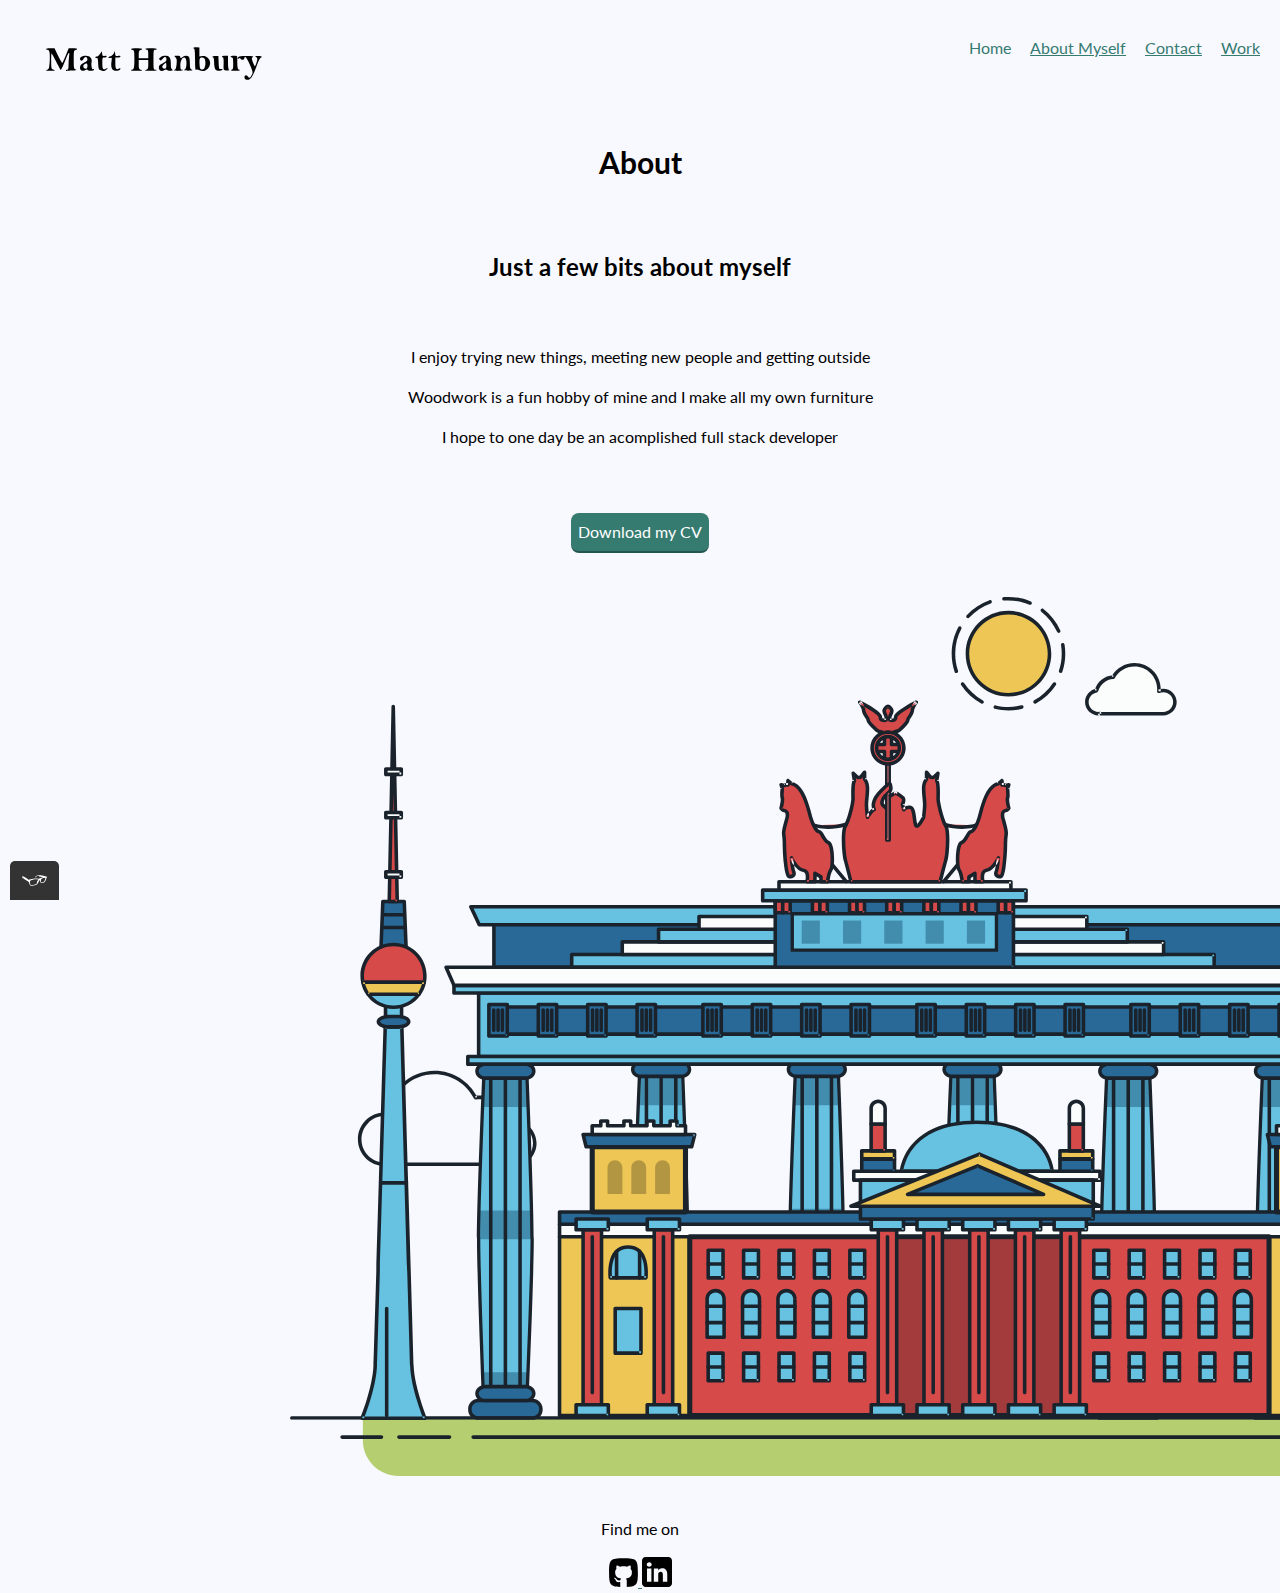
==== about.html @ 6213d6ac "Initial commit" ====
<DOCTYPE html>
<html>
  <body>
      <head>
        <meta charset="utf-8">
        <title>Matt Hanbury</title>
        <link rel="shortcut icon" type="image.png" href="img/favicon-196x196.png">
        <link href="https://fonts.googleapis.com/css2?family=Lato:wght@400;700&display=swap" rel="stylesheet">
        <link rel="stylesheet" href="css/normalize.css">
        <link rel="stylesheet" href="css/style.production.css">
        <meta name="viewport" content="width=device-width, initial-scale=1.0">
      </head>

      <header class="page-header">
          <img src="img/logomatt.svg" alt="my logo" class="page-header__image">

          <nav class="page-header__item">
            <ul role="menubar" class="navigation-list">
              <li role="presentation">
                <a href="index.html" role="menuitem" class="navigation-list__item navigation-list__item--active">Home</a>
              </li>
              <li role="presentation">
                <a href="about.html" role="menuitem" class="navigation-list__item" >About Myself</a>
              </li>
              <li role="presentation">
                <a href="contact.html" role="menuitem" class="navigation-list__item" >Contact</a>
              </li>
              <li role="presentation">
                <a href="work.html" role="menuitem" class="navigation-list__item" >Work</a>
              </li>
            </ul>
          </nav>
      </header>
<div class="about-myself-main-body"><!Main Body>
  <h1>About</h1>
<br>
<div>
  <h2> Just a few bits about myself </h2>
<br>
<p> I enjoy trying new things, meeting new people and getting outside </p>
<p> Woodwork is a fun hobby of mine and I make all my own furniture </p>
<p> I hope to one day be an acomplished full stack developer </p>
</div>
<br>
<br>
<a href="files/matt hanbury cv 2021.pdf" class="button_cv" target="_blank"> Download my CV </a>
<br>
<br>
<svg id="about-picture" xmlns="http://www.w3.org/2000/svg" class="berlin-illustration" height="auto" viewBox="0 0 700 505" xmlns:xlink="http://www.w3.org/1999/xlink" class="svg-image">
        <defs>
            <polygon id="a" points=".06 231.917 .06 .929 688.717 .929 688.717 231.917"></polygon>
        </defs>
        <g fill="none" fill-rule="evenodd">
          <g transform="translate(0 241)" class="cloud-front">
          <path fill="#1A232C" d="M87.602,29 L87.602,28 C87.326,28.001 87.103,28.024 86.927,28.033 L86.979,29.031 L87.947,28.78 C85.741,20.282 78.041,14.002 68.852,14 C67.858,14 66.904,14.096 65.98,14.231 L66.125,15.22 L67.019,14.772 C62.626,6.015 53.567,0.001 43.102,0 C29.041,0.002 17.524,10.848 16.443,24.632 L17.44,24.71 L17.606,23.724 C16.803,23.589 15.969,23.5 15.102,23.5 C6.817,23.501 0.102,30.215 0.102,38.5 C0.102,46.785 6.817,53.499 15.102,53.5 L87.602,53.5 C94.644,53.499 100.351,47.792 100.352,40.75 C100.351,33.708 94.644,28.001 87.602,28 L87.602,30 C90.573,30 93.254,31.202 95.203,33.149 C97.15,35.097 98.351,37.778 98.352,40.75 C98.351,43.722 97.15,46.403 95.203,48.351 C93.254,50.298 90.573,51.5 87.602,51.5 L15.102,51.5 C11.509,51.5 8.265,50.046 5.909,47.692 C3.555,45.337 2.102,42.093 2.102,38.5 C2.102,34.907 3.555,31.663 5.909,29.308 C8.265,26.954 11.509,25.5 15.102,25.5 C15.831,25.5 16.553,25.575 17.273,25.697 C17.551,25.743 17.832,25.672 18.055,25.499 C18.277,25.325 18.414,25.07 18.436,24.789 C19.436,12.04 30.094,1.998 43.102,2 C52.786,1.999 61.163,7.564 65.231,15.669 C65.425,16.055 65.842,16.272 66.27,16.21 C67.132,16.084 67.988,16 68.852,16 C77.108,15.998 84.027,21.647 86.011,29.283 C86.13,29.741 86.557,30.054 87.031,30.03 C87.27,30.017 87.457,29.999 87.602,30 L87.602,29" transform="translate(38 36)"></path>
            </g>
            <path fill="#B5CE6F" d="M646.484,484.382 C646.484,489.501 644.531,494.62 640.627,498.525 C636.722,502.43 631.603,504.382 626.484,504.382 L60.873,504.382 C55.754,504.382 50.636,502.43 46.731,498.525 C42.826,494.62 40.873,489.501 40.873,484.382 L40.873,471.917 L646.484,471.917 L646.484,484.382"></path>
            <polyline fill="#67C2E2" points="334.824 185.029 101.449 185.029 106.209 195.08 563.438 195.08 568.2 185.029 334.824 185.029"></polyline>
            <path fill="#1A232C" d="M334.824,185.029 L334.824,184.029 L101.449,184.029 C101.104,184.029 100.788,184.203 100.604,184.494 C100.42,184.785 100.398,185.146 100.545,185.457 L105.306,195.508 C105.471,195.856 105.824,196.079 106.209,196.079 L563.438,196.079 C563.824,196.079 564.177,195.856 564.342,195.508 L569.104,185.457 C569.251,185.146 569.229,184.785 569.045,184.494 C568.861,184.203 568.544,184.029 568.2,184.029 L334.824,184.029 L334.824,186.029 L566.62,186.029 L562.806,194.08 L106.842,194.08 L103.029,186.029 L334.824,186.029 L334.824,185.029"></path>
            <polygon fill="#296997" points="114.416 218.974 560.222 218.974 560.222 195.08 114.416 195.08"></polygon>
            <path fill="#1A232C" d="M560.222,218.974 L560.222,217.974 L115.416,217.974 L115.416,196.079 L559.222,196.079 L559.222,218.974 L560.222,218.974 L560.222,217.974 L560.222,218.974 L561.222,218.974 L561.222,195.08 C561.222,194.816 561.115,194.559 560.929,194.372 C560.742,194.186 560.485,194.08 560.222,194.08 L114.416,194.08 C114.152,194.08 113.895,194.186 113.708,194.372 C113.522,194.559 113.416,194.816 113.416,195.08 L113.416,218.974 C113.416,219.237 113.522,219.495 113.708,219.681 C113.895,219.867 114.152,219.974 114.416,219.974 L560.222,219.974 C560.485,219.974 560.742,219.867 560.929,219.681 C561.115,219.495 561.222,219.237 561.222,218.974 L560.222,218.974"></path>
            <polygon fill="#67C2E2" points="105.85 269.08 573.225 269.08 573.225 233.398 105.85 233.398"></polygon>
            <path fill="#1A232C" d="M573.225,233.398 L573.225,232.398 L105.85,232.398 C105.587,232.398 105.329,232.505 105.143,232.691 C104.957,232.877 104.85,233.134 104.85,233.398 L104.85,269.08 C104.85,269.344 104.957,269.601 105.143,269.788 C105.329,269.974 105.587,270.08 105.85,270.08 L573.225,270.08 C573.488,270.08 573.745,269.974 573.932,269.788 C574.118,269.601 574.225,269.344 574.225,269.08 L574.225,233.398 C574.225,233.134 574.118,232.877 573.932,232.691 C573.745,232.505 573.488,232.398 573.225,232.398 L573.225,233.398 L572.225,233.398 L572.225,268.08 L106.85,268.08 L106.85,234.398 L573.225,234.398 L573.225,233.398 L572.225,233.398 L573.225,233.398"></path>
            <polygon fill="#296997" points="116.751 256.508 562.557 256.508 562.557 241.243 116.751 241.243"></polygon>
            <path fill="#1A232C" d="M562.557,256.508 L562.557,255.508 L117.75,255.508 L117.75,242.243 L561.557,242.243 L561.557,256.508 L562.557,256.508 L562.557,255.508 L562.557,256.508 L563.557,256.508 L563.557,241.243 C563.557,240.979 563.45,240.722 563.264,240.535 C563.078,240.349 562.82,240.243 562.557,240.243 L116.75,240.243 C116.487,240.243 116.23,240.349 116.043,240.535 C115.857,240.722 115.751,240.979 115.751,241.243 L115.751,256.508 C115.751,256.771 115.857,257.029 116.043,257.215 C116.23,257.401 116.487,257.508 116.751,257.508 L562.557,257.508 C562.82,257.508 563.077,257.401 563.264,257.215 C563.45,257.029 563.557,256.771 563.557,256.508 L562.557,256.508"></path>
            <polygon fill="#67C2E2" points="158.07 218.974 518.563 218.974 518.563 211.858 158.07 211.858"></polygon>
            <path fill="#1A232C" d="M518.563,211.858 L518.563,210.858 L158.07,210.858 C157.807,210.858 157.549,210.964 157.363,211.151 C157.177,211.337 157.07,211.594 157.07,211.858 L157.07,218.974 C157.07,219.237 157.177,219.495 157.363,219.681 C157.549,219.867 157.807,219.974 158.07,219.974 L518.563,219.974 C518.826,219.974 519.083,219.867 519.27,219.681 C519.456,219.495 519.562,219.237 519.562,218.974 L519.562,211.858 C519.562,211.594 519.456,211.337 519.27,211.151 C519.083,210.964 518.826,210.858 518.563,210.858 L518.563,211.858 L517.563,211.858 L517.563,217.974 L159.07,217.974 L159.07,212.858 L518.563,212.858 L518.563,211.858 L517.563,211.858 L518.563,211.858"></path>
            <polygon fill="#FBFDFC" points="186.438 211.858 490.194 211.858 490.194 204.741 186.438 204.741"></polygon>
            <path fill="#1A232C" d="M490.194,204.741 L490.194,203.741 L186.438,203.741 C186.175,203.741 185.917,203.848 185.731,204.034 C185.545,204.221 185.438,204.478 185.438,204.741 L185.438,211.858 C185.438,212.121 185.545,212.379 185.731,212.565 C185.917,212.751 186.175,212.858 186.438,212.858 L490.194,212.858 C490.458,212.858 490.715,212.751 490.902,212.565 C491.088,212.379 491.194,212.121 491.194,211.858 L491.194,204.741 C491.194,204.478 491.088,204.221 490.902,204.034 C490.715,203.848 490.458,203.741 490.194,203.741 L490.194,204.741 L489.194,204.741 L489.194,210.858 L187.438,210.858 L187.438,205.741 L490.194,205.741 L490.194,204.741 L489.194,204.741 L490.194,204.741"></path>
            <polygon fill="#67C2E2" points="206.805 204.741 469.828 204.741 469.828 197.624 206.805 197.624"></polygon>
            <path fill="#1A232C" d="M469.828,197.624 L469.828,196.624 L206.805,196.624 C206.541,196.624 206.284,196.731 206.098,196.917 C205.911,197.103 205.805,197.361 205.805,197.624 L205.805,204.741 C205.805,205.005 205.911,205.262 206.098,205.449 C206.284,205.635 206.541,205.741 206.805,205.741 L469.828,205.741 C470.091,205.741 470.349,205.635 470.535,205.449 C470.722,205.262 470.828,205.005 470.828,204.741 L470.828,197.624 C470.828,197.361 470.722,197.103 470.535,196.917 C470.349,196.731 470.091,196.624 469.828,196.624 L469.828,197.624 L468.828,197.624 L468.828,203.741 L207.805,203.741 L207.805,198.624 L469.828,198.624 L469.828,197.624 L468.828,197.624 L469.828,197.624"></path>
            <polygon fill="#FBFDFC" points="229.521 197.624 447.111 197.624 447.111 190.509 229.521 190.509"></polygon>
            <path fill="#1A232C" d="M447.111,190.509 L447.111,189.509 L229.521,189.509 C229.258,189.509 229,189.616 228.814,189.802 C228.628,189.988 228.521,190.246 228.521,190.509 L228.521,197.624 C228.521,197.888 228.628,198.145 228.814,198.332 C229,198.518 229.258,198.624 229.521,198.624 L447.111,198.624 C447.375,198.624 447.632,198.518 447.818,198.332 C448.005,198.145 448.111,197.888 448.111,197.624 L448.111,190.509 C448.111,190.246 448.005,189.988 447.818,189.802 C447.632,189.616 447.375,189.509 447.111,189.509 L447.111,190.509 L446.111,190.509 L446.111,196.624 L230.521,196.624 L230.521,191.509 L447.111,191.509 L447.111,190.509 L446.111,190.509 L447.111,190.509"></path>
            <path fill="#67C2E2" d="M135.607,355.447 C135.163,337.766 134.264,313.326 133.648,297.387 C133.274,287.721 133.004,281.18 133.004,281.18 L108.722,281.18 C108.722,281.18 108.452,287.721 108.079,297.387 C107.462,313.326 106.563,337.766 106.119,355.447 C105.953,362.059 105.85,367.732 105.85,371.653 L105.85,371.654 C105.85,386.117 107.243,424.332 108.089,446.189 C108.457,455.706 108.722,462.126 108.722,462.126 L133.004,462.126 C133.004,462.126 133.269,455.706 133.637,446.189 C134.482,424.332 135.876,386.117 135.876,371.654 L135.876,371.653 C135.876,367.732 135.773,362.059 135.607,355.447"></path>
            <path fill="#428DAE" d="M133.648 297.387L108.079 297.387C108.452 287.721 108.722 281.18 108.722 281.18L133.004 281.18C133.004 281.18 133.274 287.721 133.648 297.387M135.876 371.654L105.85 371.654 105.85 371.653C105.85 367.732 105.953 362.059 106.119 355.447L135.607 355.447C135.773 362.059 135.876 367.732 135.876 371.653L135.876 371.654M133.004 462.126L108.722 462.126C108.722 462.126 108.457 455.706 108.089 446.189L133.637 446.189C133.269 455.706 133.004 462.126 133.004 462.126"></path>
            <path fill="#1A232C" d="M109.612,461.199 L132.114,461.199 C132.447,453.007 134.949,390.886 134.949,371.653 C134.949,352.42 132.447,290.299 132.114,282.108 L109.612,282.108 C109.279,290.299 106.778,352.42 106.778,371.653 C106.778,390.886 109.279,453.007 109.612,461.199 Z M133.895,463.054 L107.832,463.054 L107.794,462.164 C107.766,461.466 104.922,392.193 104.922,371.653 C104.922,351.114 107.766,281.839 107.794,281.142 L107.832,280.252 L133.895,280.252 L133.931,281.142 C133.96,281.839 136.804,351.114 136.804,371.653 C136.804,392.193 133.96,461.466 133.931,462.164 L133.895,463.054 L133.895,463.054 Z"></path>
            <path fill="#1A232C" d="M111.638 281.18L111.638 462.126C111.638 462.679 112.086 463.126 112.638 463.126 113.19 463.126 113.638 462.679 113.638 462.126L113.638 281.18C113.638 280.628 113.19 280.18 112.638 280.18 112.086 280.18 111.638 280.628 111.638 281.18M119.863 281.18L119.863 462.126C119.863 462.679 120.311 463.126 120.863 463.126 121.416 463.126 121.863 462.679 121.863 462.126L121.863 281.18C121.863 280.628 121.416 280.18 120.863 280.18 120.311 280.18 119.863 280.628 119.863 281.18M128.088 281.18L128.088 462.126C128.088 462.679 128.536 463.126 129.088 463.126 129.64 463.126 130.088 462.679 130.088 462.126L130.088 281.18C130.088 280.628 129.64 280.18 129.088 280.18 128.536 280.18 128.088 280.628 128.088 281.18"></path>
            <path fill="#296997" d="M136.79,277.265 C136.79,279.418 134.675,281.18 132.09,281.18 L109.636,281.18 C107.051,281.18 104.936,279.418 104.936,277.265 C104.936,275.111 107.051,273.349 109.636,273.349 L132.09,273.349 C134.675,273.349 136.79,275.111 136.79,277.265"></path>
            <path fill="#1A232C" d="M136.79,277.265 L135.79,277.265 C135.789,278.005 135.433,278.704 134.769,279.262 C134.109,279.814 133.155,280.181 132.09,280.18 L109.636,280.18 C108.571,280.181 107.617,279.814 106.956,279.262 C106.293,278.704 105.936,278.005 105.936,277.265 C105.936,276.524 106.293,275.825 106.957,275.267 C107.617,274.715 108.571,274.348 109.636,274.349 L132.09,274.349 C133.155,274.348 134.109,274.716 134.769,275.267 C135.433,275.825 135.789,276.524 135.79,277.265 L137.79,277.265 C137.791,275.851 137.09,274.593 136.049,273.731 C135.006,272.863 133.61,272.35 132.09,272.349 L109.636,272.349 C108.116,272.35 106.72,272.863 105.676,273.731 C104.636,274.593 103.935,275.851 103.936,277.265 C103.935,278.678 104.636,279.937 105.677,280.798 C106.72,281.666 108.116,282.179 109.636,282.18 L132.09,282.18 C133.61,282.179 135.006,281.666 136.049,280.798 C137.09,279.937 137.791,278.678 137.79,277.265 L136.79,277.265"></path>
            <path fill="#296997" d="M140.775,467.217 C140.775,469.803 138.661,471.917 136.076,471.917 L105.65,471.917 C103.065,471.917 100.951,469.803 100.951,467.217 L100.951,466.825 C100.951,464.241 103.065,462.126 105.65,462.126 L136.076,462.126 C138.661,462.126 140.775,464.241 140.775,466.825 L140.775,467.217"></path>
            <path fill="#1A232C" d="M140.775,467.217 L139.775,467.217 C139.775,468.235 139.361,469.155 138.688,469.83 C138.013,470.503 137.093,470.917 136.076,470.917 L105.65,470.917 C104.633,470.917 103.713,470.504 103.038,469.83 C102.365,469.155 101.951,468.235 101.951,467.217 L101.951,466.825 C101.951,465.808 102.365,464.889 103.038,464.214 C103.713,463.54 104.633,463.127 105.65,463.126 L136.076,463.126 C137.093,463.127 138.013,463.54 138.688,464.214 C139.362,464.889 139.775,465.808 139.775,466.825 L139.775,467.217 L141.775,467.217 L141.775,466.825 C141.772,463.684 139.217,461.13 136.076,461.126 L105.65,461.126 C102.509,461.13 99.955,463.684 99.951,466.825 L99.951,467.217 C99.954,470.36 102.509,472.914 105.65,472.917 L136.076,472.917 C139.217,472.914 141.772,470.36 141.775,467.217 L140.775,467.217"></path>
            <path fill="#296997" d="M136.79,458.208 C136.79,460.363 134.675,462.126 132.09,462.126 L109.636,462.126 C107.051,462.126 104.936,460.363 104.936,458.208 C104.936,456.057 107.051,454.292 109.636,454.292 L132.09,454.292 C134.675,454.292 136.79,456.057 136.79,458.208"></path>
            <path fill="#1A232C" d="M136.79,458.208 L135.79,458.208 C135.789,458.949 135.432,459.649 134.769,460.207 C134.108,460.76 133.154,461.128 132.09,461.126 L109.636,461.126 C108.572,461.128 107.617,460.76 106.957,460.207 C106.293,459.649 105.936,458.949 105.936,458.208 C105.936,457.47 106.293,456.77 106.957,456.212 C107.617,455.659 108.572,455.291 109.636,455.292 L132.09,455.292 C133.154,455.291 134.108,455.659 134.769,456.212 C135.433,456.77 135.789,457.47 135.79,458.208 L137.79,458.208 C137.791,456.796 137.09,455.538 136.05,454.675 C135.006,453.808 133.61,453.294 132.09,453.292 L109.636,453.292 C108.115,453.294 106.719,453.808 105.676,454.675 C104.636,455.538 103.935,456.796 103.936,458.208 C103.935,459.622 104.636,460.881 105.676,461.743 C106.72,462.611 108.116,463.125 109.636,463.126 L132.09,463.126 C133.61,463.125 135.006,462.611 136.05,461.743 C137.09,460.881 137.791,459.622 137.79,458.208 L136.79,458.208"></path>
            <path fill="#67C2E2" d="M572.471,355.447 C572.025,337.766 571.126,313.326 570.51,297.387 C570.137,287.721 569.867,281.18 569.867,281.18 L545.585,281.18 C545.585,281.18 545.315,287.721 544.942,297.387 C544.326,313.326 543.427,337.766 542.981,355.447 C542.815,362.059 542.713,367.732 542.713,371.653 L542.713,371.654 C542.713,386.117 544.107,424.332 544.952,446.189 C545.32,455.706 545.585,462.126 545.585,462.126 L569.867,462.126 C569.867,462.126 570.132,455.706 570.499,446.189 C571.346,424.332 572.739,386.117 572.739,371.654 L572.739,371.653 C572.739,367.732 572.637,362.059 572.471,355.447"></path>
            <path fill="#428DAE" d="M569.582 297.387L566.951 297.387 566.951 282.108 568.977 282.108C569.063 284.206 569.29 289.841 569.582 297.387M564.951 297.387L545.871 297.387C546.162 289.841 546.39 284.206 546.476 282.108L564.951 282.108 564.951 297.387M571.8 369.187L566.951 369.187 566.951 356.265 571.562 356.265C571.685 361.272 571.771 365.701 571.8 369.187M564.951 369.187L543.653 369.187C543.684 365.512 543.777 360.79 543.912 355.447L553.551 355.447 553.551 356.265 564.951 356.265 564.951 369.187"></path>
            <path fill="#1A232C" d="M546.476,461.199 L568.977,461.199 C569.31,453.007 571.812,390.886 571.812,371.653 C571.812,352.42 569.31,290.299 568.977,282.108 L546.476,282.108 C546.142,290.299 543.642,352.42 543.642,371.653 C543.642,390.886 546.142,453.007 546.476,461.199 M570.758,463.054 L544.694,463.054 L544.658,462.164 C544.629,461.466 541.785,392.193 541.785,371.653 C541.785,351.114 544.629,281.839 544.658,281.142 L544.694,280.252 L570.758,280.252 L570.795,281.142 C570.823,281.839 573.667,351.114 573.667,371.653 C573.667,392.193 570.823,461.466 570.795,462.164 L570.758,463.054"></path>
            <path fill="#1A232C" d="M548.501 281.18L548.501 462.126C548.501 462.679 548.949 463.126 549.501 463.126 550.053 463.126 550.501 462.679 550.501 462.126L550.501 281.18C550.501 280.628 550.053 280.18 549.501 280.18 548.949 280.18 548.501 280.628 548.501 281.18M556.727 281.18L556.727 462.126C556.727 462.679 557.174 463.126 557.727 463.126 558.279 463.126 558.727 462.679 558.727 462.126L558.727 281.18C558.727 280.628 558.279 280.18 557.727 280.18 557.174 280.18 556.727 280.628 556.727 281.18M564.951 281.18L564.951 462.126C564.951 462.679 565.399 463.126 565.951 463.126 566.503 463.126 566.951 462.679 566.951 462.126L566.951 281.18C566.951 280.628 566.503 280.18 565.951 280.18 565.399 280.18 564.951 280.628 564.951 281.18"></path>
            <path fill="#296997" d="M573.653,277.265 C573.653,279.418 571.537,281.18 568.953,281.18 L546.499,281.18 C543.915,281.18 541.799,279.418 541.799,277.265 C541.799,275.111 543.915,273.349 546.499,273.349 L568.953,273.349 C571.537,273.349 573.653,275.111 573.653,277.265"></path>
            <path fill="#1A232C" d="M573.653,277.265 L572.653,277.265 C572.653,278.005 572.296,278.704 571.632,279.262 C570.972,279.814 570.017,280.181 568.953,280.18 L546.499,280.18 C545.435,280.181 544.48,279.814 543.82,279.262 C543.156,278.704 542.8,278.005 542.799,277.265 C542.8,276.525 543.156,275.825 543.82,275.267 C544.481,274.715 545.435,274.348 546.499,274.349 L568.953,274.349 C570.017,274.348 570.972,274.715 571.632,275.267 C572.296,275.825 572.653,276.525 572.653,277.265 L574.653,277.265 C574.654,275.851 573.953,274.593 572.912,273.731 C571.869,272.863 570.473,272.35 568.953,272.349 L546.499,272.349 C544.979,272.35 543.583,272.863 542.54,273.731 C541.499,274.593 540.798,275.851 540.799,277.265 C540.798,278.679 541.499,279.937 542.54,280.798 C543.583,281.666 544.979,282.179 546.499,282.18 L568.953,282.18 C570.473,282.179 571.869,281.666 572.912,280.798 C573.953,279.937 574.654,278.679 574.653,277.265 L573.653,277.265"></path>
            <path fill="#296997" d="M577.639,467.217 C577.639,469.803 575.524,471.917 572.938,471.917 L542.514,471.917 C539.929,471.917 537.813,469.803 537.813,467.217 L537.813,466.825 C537.813,464.241 539.929,462.126 542.514,462.126 L572.938,462.126 C575.524,462.126 577.639,464.241 577.639,466.825 L577.639,467.217"></path>
            <path fill="#1A232C" d="M577.639,467.217 L576.639,467.217 C576.638,468.235 576.225,469.155 575.551,469.83 C574.876,470.503 573.956,470.917 572.938,470.917 L542.514,470.917 C541.497,470.917 540.576,470.503 539.901,469.83 C539.227,469.155 538.814,468.234 538.813,467.217 L538.813,466.825 C538.814,465.808 539.227,464.889 539.901,464.214 C540.576,463.54 541.497,463.127 542.514,463.126 L572.938,463.126 C573.956,463.127 574.876,463.54 575.551,464.214 C576.225,464.888 576.638,465.808 576.639,466.825 L576.639,467.217 L578.639,467.217 L578.639,466.825 C578.635,463.684 576.081,461.13 572.938,461.126 L542.514,461.126 C539.372,461.13 536.817,463.684 536.813,466.825 L536.813,467.217 C536.817,470.36 539.372,472.914 542.514,472.917 L572.938,472.917 C576.081,472.914 578.635,470.359 578.639,467.217 L577.639,467.217"></path>
            <path fill="#296997" d="M573.653,458.208 C573.653,460.363 571.537,462.126 568.953,462.126 L546.499,462.126 C543.915,462.126 541.799,460.363 541.799,458.208 C541.799,456.057 543.915,454.292 546.499,454.292 L568.953,454.292 C571.537,454.292 573.653,456.057 573.653,458.208"></path>
            <path fill="#1A232C" d="M573.653,458.208 L572.653,458.208 C572.653,458.949 572.296,459.649 571.632,460.207 C570.971,460.76 570.017,461.128 568.953,461.126 L546.499,461.126 C545.435,461.128 544.481,460.76 543.82,460.207 C543.157,459.649 542.799,458.949 542.799,458.208 C542.799,457.47 543.156,456.77 543.82,456.212 C544.481,455.659 545.435,455.291 546.499,455.292 L568.953,455.292 C570.017,455.291 570.971,455.659 571.632,456.212 C572.296,456.77 572.653,457.47 572.653,458.208 L574.653,458.208 C574.654,456.796 573.953,455.538 572.912,454.675 C571.869,453.808 570.473,453.294 568.953,453.292 L546.499,453.292 C544.979,453.294 543.583,453.808 542.54,454.675 C541.499,455.538 540.798,456.796 540.799,458.208 C540.798,459.622 541.499,460.881 542.54,461.743 C543.583,462.611 544.979,463.125 546.499,463.126 L568.953,463.126 C570.473,463.125 571.869,462.611 572.912,461.743 C573.953,460.881 574.654,459.622 574.653,458.208 L573.653,458.208"></path>
            <path fill="#67C2E2" d="M485.098,355.447 C484.654,337.766 483.753,313.326 483.137,297.387 C482.764,287.721 482.494,281.18 482.494,281.18 L458.213,281.18 C458.213,281.18 457.942,287.721 457.569,297.387 C456.953,313.326 456.055,337.766 455.608,355.447 C455.443,362.059 455.34,367.732 455.34,371.653 L455.34,371.654 C455.34,386.117 456.733,424.332 457.58,446.189 C457.948,455.706 458.213,462.126 458.213,462.126 L482.494,462.126 C482.494,462.126 482.759,455.706 483.126,446.189 C483.973,424.332 485.366,386.117 485.366,371.654 L485.366,371.653 C485.366,367.732 485.265,362.059 485.098,355.447"></path>
            <path fill="#428DAE" d="M483.137 297.387L457.569 297.387C457.942 287.721 458.213 281.18 458.213 281.18L482.494 281.18C482.494 281.18 482.764 287.721 483.137 297.387M485.355 369.187L455.351 369.187C455.382 365.502 455.475 360.78 455.608 355.447L485.098 355.447C485.232 360.78 485.325 365.502 485.355 369.187"></path>
            <path fill="#1A232C" d="M459.103,461.199 L481.605,461.199 C481.938,453.007 484.439,390.886 484.439,371.653 C484.439,352.42 481.938,290.299 481.605,282.108 L459.103,282.108 C458.769,290.299 456.268,352.42 456.268,371.653 C456.268,390.886 458.769,453.007 459.103,461.199 Z M483.386,463.054 L457.321,463.054 L457.285,462.164 C457.256,461.466 454.412,392.193 454.412,371.653 C454.412,351.114 457.256,281.839 457.285,281.142 L457.321,280.252 L483.386,280.252 L483.422,281.142 C483.45,281.839 486.294,351.114 486.294,371.653 C486.294,392.193 483.45,461.466 483.422,462.164 L483.386,463.054 L483.386,463.054 Z"></path>
            <path fill="#1A232C" d="M461.128 281.18L461.128 462.126C461.128 462.679 461.576 463.126 462.128 463.126 462.68 463.126 463.128 462.679 463.128 462.126L463.128 281.18C463.128 280.628 462.68 280.18 462.128 280.18 461.576 280.18 461.128 280.628 461.128 281.18M469.354 281.18L469.354 462.126C469.354 462.679 469.801 463.126 470.354 463.126 470.906 463.126 471.354 462.679 471.354 462.126L471.354 281.18C471.354 280.628 470.906 280.18 470.354 280.18 469.801 280.18 469.354 280.628 469.354 281.18M477.578 281.18L477.578 462.126C477.578 462.679 478.026 463.126 478.578 463.126 479.13 463.126 479.578 462.679 479.578 462.126L479.578 281.18C479.578 280.628 479.13 280.18 478.578 280.18 478.026 280.18 477.578 280.628 477.578 281.18"></path>
            <path fill="#296997" d="M486.281,277.265 C486.281,279.418 484.164,281.18 481.58,281.18 L459.126,281.18 C456.542,281.18 454.426,279.418 454.426,277.265 C454.426,275.111 456.542,273.349 459.126,273.349 L481.58,273.349 C484.164,273.349 486.281,275.111 486.281,277.265"></path>
            <path fill="#1A232C" d="M486.281,277.265 L485.281,277.265 C485.281,278.005 484.924,278.704 484.26,279.262 C483.599,279.814 482.644,280.181 481.58,280.18 L459.126,280.18 C458.062,280.181 457.107,279.814 456.447,279.262 C455.783,278.704 455.427,278.005 455.426,277.265 C455.427,276.525 455.783,275.825 456.447,275.267 C457.108,274.715 458.062,274.348 459.126,274.349 L481.58,274.349 C482.644,274.348 483.599,274.716 484.26,275.268 C484.924,275.825 485.281,276.525 485.281,277.265 L487.281,277.265 C487.282,275.851 486.58,274.593 485.54,273.731 C484.496,272.863 483.1,272.35 481.58,272.349 L459.126,272.349 C457.606,272.35 456.21,272.863 455.167,273.731 C454.126,274.593 453.425,275.851 453.426,277.265 C453.425,278.679 454.126,279.937 455.167,280.798 C456.21,281.666 457.606,282.179 459.126,282.18 L481.58,282.18 C483.1,282.179 484.496,281.666 485.54,280.799 C486.58,279.937 487.282,278.679 487.281,277.265 L486.281,277.265"></path>
            <path fill="#296997" d="M490.266,467.217 C490.266,469.803 488.151,471.917 485.565,471.917 L455.141,471.917 C452.556,471.917 450.44,469.803 450.44,467.217 L450.44,466.825 C450.44,464.241 452.556,462.126 455.141,462.126 L485.565,462.126 C488.151,462.126 490.266,464.241 490.266,466.825 L490.266,467.217"></path>
            <path fill="#1A232C" d="M490.266,467.217 L489.266,467.217 C489.265,468.235 488.852,469.155 488.178,469.83 C487.503,470.503 486.583,470.917 485.565,470.917 L455.141,470.917 C454.124,470.917 453.203,470.503 452.528,469.83 C451.854,469.155 451.441,468.234 451.44,467.217 L451.44,466.825 C451.441,465.808 451.854,464.889 452.528,464.214 C453.203,463.54 454.124,463.127 455.141,463.126 L485.565,463.126 C486.583,463.127 487.503,463.54 488.178,464.214 C488.852,464.888 489.265,465.808 489.266,466.825 L489.266,467.217 L491.266,467.217 L491.266,466.825 C491.262,463.684 488.708,461.13 485.565,461.126 L455.141,461.126 C451.999,461.13 449.444,463.684 449.44,466.825 L449.44,467.217 C449.444,470.36 451.999,472.914 455.141,472.917 L485.565,472.917 C488.708,472.914 491.262,470.359 491.266,467.217 L490.266,467.217"></path>
            <path fill="#296997" d="M486.281,458.208 C486.281,460.363 484.164,462.126 481.58,462.126 L459.126,462.126 C456.542,462.126 454.426,460.363 454.426,458.208 C454.426,456.057 456.542,454.292 459.126,454.292 L481.58,454.292 C484.164,454.292 486.281,456.057 486.281,458.208"></path>
            <path fill="#1A232C" d="M486.281,458.208 L485.281,458.208 C485.281,458.949 484.923,459.649 484.26,460.207 C483.599,460.76 482.644,461.128 481.58,461.126 L459.126,461.126 C458.062,461.128 457.108,460.76 456.447,460.207 C455.784,459.649 455.427,458.949 455.426,458.208 C455.426,457.47 455.783,456.77 456.447,456.212 C457.108,455.659 458.062,455.291 459.126,455.292 L481.58,455.292 C482.644,455.291 483.598,455.659 484.26,456.212 C484.924,456.77 485.281,457.47 485.281,458.208 L487.281,458.208 C487.282,456.795 486.58,455.538 485.54,454.675 C484.496,453.808 483.1,453.294 481.58,453.292 L459.126,453.292 C457.606,453.294 456.21,453.808 455.167,454.675 C454.126,455.538 453.425,456.796 453.426,458.208 C453.425,459.622 454.126,460.881 455.167,461.743 C456.21,462.611 457.606,463.125 459.126,463.126 L481.58,463.126 C483.1,463.125 484.496,462.611 485.54,461.743 C486.581,460.881 487.282,459.622 487.281,458.208 L486.281,458.208"></path>
            <path fill="#67C2E2" d="M397.726,354.466 C397.28,336.787 396.381,312.346 395.765,296.407 C395.392,286.742 395.122,280.2 395.122,280.2 L370.84,280.2 C370.84,280.2 370.57,286.742 370.197,296.407 C369.581,312.346 368.682,336.787 368.236,354.466 C368.07,361.078 367.968,366.751 367.968,370.672 L367.968,370.673 C367.968,385.136 369.361,423.352 370.207,445.208 C370.575,454.726 370.84,461.146 370.84,461.146 L395.122,461.146 C395.122,461.146 395.386,454.726 395.754,445.208 C396.601,423.352 397.994,385.136 397.994,370.673 L397.994,370.672 C397.994,366.751 397.892,361.078 397.726,354.466"></path>
            <path fill="#428DAE" d="M394.837 296.407L392.206 296.407 392.206 281.127 394.233 281.127C394.318 283.225 394.545 288.861 394.837 296.407L394.837 296.407zM383.981 296.407L390.206 296.407 390.206 281.127 383.981 281.127 383.981 296.407zM375.756 296.407L381.98 296.407 381.98 281.127 375.756 281.127 375.756 296.407zM373.756 296.407L371.126 296.407C371.417 288.861 371.645 283.225 371.73 281.127L373.756 281.127 373.756 296.407 373.756 296.407zM397.062 369.187L392.206 369.187 392.206 354.466 396.796 354.466C396.943 360.298 397.041 365.389 397.062 369.187L397.062 369.187zM383.981 369.187L390.206 369.187 390.206 354.466 383.981 354.466 383.981 369.187zM375.756 369.187L381.98 369.187 381.98 354.466 375.756 354.466 375.756 369.187zM373.756 369.187L368.9 369.187C368.921 365.389 369.019 360.298 369.166 354.466L373.756 354.466 373.756 369.187 373.756 369.187z"></path>
            <path fill="#1A232C" d="M371.73,460.218 L394.233,460.218 C394.565,452.027 397.066,389.906 397.066,370.672 C397.066,351.44 394.565,289.319 394.233,281.127 L371.73,281.127 C371.397,289.319 368.895,351.44 368.895,370.672 C368.895,389.906 371.397,452.027 371.73,460.218 M396.013,462.074 L369.949,462.074 L369.912,461.184 C369.884,460.486 367.04,391.212 367.04,370.672 C367.04,350.133 369.884,280.859 369.912,280.162 L369.949,279.272 L396.013,279.272 L396.05,280.162 C396.078,280.859 398.922,350.133 398.922,370.672 C398.922,391.212 396.078,460.486 396.05,461.184 L396.013,462.074"></path>
            <path fill="#1A232C" d="M373.756 280.2L373.756 461.146C373.756 461.698 374.203 462.146 374.756 462.146 375.308 462.146 375.756 461.698 375.756 461.146L375.756 280.2C375.756 279.647 375.308 279.2 374.756 279.2 374.203 279.2 373.756 279.647 373.756 280.2M381.98 280.2L381.98 461.146C381.98 461.698 382.428 462.146 382.98 462.146 383.533 462.146 383.981 461.698 383.981 461.146L383.981 280.2C383.981 279.647 383.533 279.2 382.98 279.2 382.428 279.2 381.98 279.647 381.98 280.2M390.206 280.2L390.206 461.146C390.206 461.698 390.654 462.146 391.206 462.146 391.758 462.146 392.206 461.698 392.206 461.146L392.206 280.2C392.206 279.647 391.758 279.2 391.206 279.2 390.654 279.2 390.206 279.647 390.206 280.2"></path>
            <path fill="#296997" d="M398.908,276.285 C398.908,278.439 396.792,280.2 394.208,280.2 L371.754,280.2 C369.17,280.2 367.053,278.439 367.053,276.285 C367.053,274.13 369.17,272.369 371.754,272.369 L394.208,272.369 C396.792,272.369 398.908,274.13 398.908,276.285"></path>
            <path fill="#1A232C" d="M398.908,276.285 L397.908,276.285 C397.907,277.025 397.551,277.724 396.887,278.281 C396.227,278.833 395.272,279.201 394.208,279.2 L371.754,279.2 C370.69,279.201 369.735,278.833 369.074,278.281 C368.41,277.724 368.053,277.025 368.053,276.285 C368.053,275.544 368.41,274.845 369.074,274.287 C369.735,273.735 370.69,273.367 371.754,273.369 L394.208,273.369 C395.272,273.367 396.227,273.735 396.887,274.287 C397.551,274.844 397.907,275.544 397.908,276.285 L399.908,276.285 C399.909,274.871 399.208,273.612 398.167,272.75 C397.124,271.883 395.728,271.37 394.208,271.369 L371.754,271.369 C370.234,271.37 368.838,271.883 367.794,272.75 C366.754,273.612 366.052,274.871 366.053,276.285 C366.052,277.699 366.754,278.957 367.795,279.818 C368.838,280.686 370.234,281.198 371.754,281.2 L394.208,281.2 C395.728,281.198 397.123,280.686 398.167,279.818 C399.208,278.957 399.909,277.698 399.908,276.285 L398.908,276.285"></path>
            <path fill="#296997" d="M402.894,466.237 C402.894,468.823 400.779,470.937 398.193,470.937 L367.768,470.937 C365.183,470.937 363.068,468.823 363.068,466.237 L363.068,465.844 C363.068,463.26 365.183,461.146 367.768,461.146 L398.193,461.146 C400.779,461.146 402.894,463.26 402.894,465.844 L402.894,466.237"></path>
            <path fill="#1A232C" d="M402.894,466.237 L401.894,466.237 C401.893,467.254 401.48,468.174 400.806,468.849 C400.131,469.523 399.211,469.937 398.193,469.937 L367.768,469.937 C366.751,469.937 365.831,469.523 365.156,468.849 C364.482,468.174 364.069,467.254 364.068,466.237 L364.068,465.844 C364.069,464.828 364.482,463.908 365.156,463.233 C365.831,462.56 366.751,462.146 367.768,462.146 L398.193,462.146 C399.211,462.146 400.131,462.56 400.806,463.233 C401.48,463.908 401.893,464.828 401.894,465.844 L401.894,466.237 L403.894,466.237 L403.894,465.844 C403.89,462.703 401.336,460.15 398.193,460.146 L367.768,460.146 C364.626,460.15 362.072,462.703 362.068,465.844 L362.068,466.237 C362.072,469.379 364.626,471.933 367.768,471.937 L398.193,471.937 C401.336,471.933 403.89,469.379 403.894,466.237 L402.894,466.237"></path>
            <path fill="#296997" d="M398.908,457.228 C398.908,459.382 396.792,461.146 394.208,461.146 L371.754,461.146 C369.17,461.146 367.053,459.382 367.053,457.228 C367.053,455.077 369.17,453.312 371.754,453.312 L394.208,453.312 C396.792,453.312 398.908,455.077 398.908,457.228"></path>
            <path fill="#1A232C" d="M398.908,457.228 L397.908,457.228 C397.908,457.968 397.55,458.669 396.887,459.226 C396.226,459.779 395.272,460.147 394.208,460.146 L371.754,460.146 C370.69,460.147 369.736,459.779 369.074,459.226 C368.411,458.668 368.053,457.968 368.053,457.228 C368.053,456.489 368.41,455.789 369.074,455.231 C369.736,454.679 370.69,454.311 371.754,454.312 L394.208,454.312 C395.272,454.311 396.226,454.679 396.887,455.231 C397.551,455.789 397.908,456.489 397.908,457.228 L399.908,457.228 C399.909,455.815 399.208,454.557 398.167,453.695 C397.124,452.827 395.728,452.313 394.208,452.312 L371.754,452.312 C370.234,452.313 368.838,452.827 367.794,453.695 C366.754,454.557 366.052,455.815 366.053,457.228 C366.052,458.642 366.753,459.901 367.794,460.763 C368.838,461.631 370.234,462.145 371.754,462.146 L394.208,462.146 C395.728,462.145 397.124,461.631 398.167,460.763 C399.208,459.9 399.909,458.642 399.908,457.228 L398.908,457.228"></path>
            <path fill="#67C2E2" d="M310.353,354.466 C309.908,336.787 309.009,312.346 308.393,296.407 C308.019,286.742 307.75,280.2 307.75,280.2 L283.467,280.2 C283.467,280.2 283.198,286.742 282.824,296.407 C282.208,312.346 281.309,336.787 280.864,354.466 C280.698,361.078 280.596,366.751 280.596,370.672 L280.596,370.673 C280.596,385.136 281.989,423.352 282.834,445.208 C283.202,454.726 283.467,461.146 283.467,461.146 L307.75,461.146 C307.75,461.146 308.014,454.726 308.382,445.208 C309.228,423.352 310.622,385.136 310.622,370.673 L310.622,370.672 C310.622,366.751 310.518,361.078 310.353,354.466"></path>
            <path fill="#428DAE" d="M308.393 296.407L282.824 296.407C283.198 286.742 283.467 280.2 283.467 280.2L307.75 280.2C307.75 280.2 308.019 286.742 308.393 296.407M310.617 369.187L280.6 369.187C280.621 365.377 280.718 360.285 280.864 354.466L310.353 354.466C310.498 360.285 310.596 365.377 310.617 369.187"></path>
            <path fill="#1A232C" d="M284.357,460.218 L306.86,460.218 C307.193,452.027 309.694,389.906 309.694,370.672 C309.694,351.44 307.193,289.319 306.86,281.127 L284.357,281.127 C284.024,289.319 281.523,351.44 281.523,370.672 C281.523,389.906 284.024,452.027 284.357,460.218 Z M308.639,462.074 L282.576,462.074 L282.54,461.184 C282.511,460.486 279.668,391.212 279.668,370.672 C279.668,350.133 282.511,280.859 282.54,280.162 L282.576,279.272 L308.639,279.272 L308.677,280.162 C308.706,280.859 311.549,350.133 311.549,370.672 C311.549,391.212 308.706,460.486 308.677,461.184 L308.639,462.074 L308.639,462.074 Z"></path>
            <path fill="#1A232C" d="M286.383 280.2L286.383 461.146C286.383 461.698 286.831 462.146 287.383 462.146 287.936 462.146 288.383 461.698 288.383 461.146L288.383 280.2C288.383 279.647 287.936 279.2 287.383 279.2 286.831 279.2 286.383 279.647 286.383 280.2M294.608 280.2L294.608 461.146C294.608 461.698 295.056 462.146 295.608 462.146 296.161 462.146 296.608 461.698 296.608 461.146L296.608 280.2C296.608 279.647 296.161 279.2 295.608 279.2 295.056 279.2 294.608 279.647 294.608 280.2M302.834 280.2L302.834 461.146C302.834 461.698 303.281 462.146 303.834 462.146 304.386 462.146 304.834 461.698 304.834 461.146L304.834 280.2C304.834 279.647 304.386 279.2 303.834 279.2 303.281 279.2 302.834 279.647 302.834 280.2"></path>
            <path fill="#296997" d="M311.535,276.285 C311.535,278.439 309.42,280.2 306.836,280.2 L284.381,280.2 C281.797,280.2 279.681,278.439 279.681,276.285 C279.681,274.13 281.797,272.369 284.381,272.369 L306.836,272.369 C309.42,272.369 311.535,274.13 311.535,276.285"></path>
            <path fill="#1A232C" d="M311.535,276.285 L310.535,276.285 C310.534,277.025 310.177,277.724 309.514,278.282 C308.854,278.833 307.901,279.201 306.836,279.2 L284.381,279.2 C283.316,279.201 282.362,278.833 281.702,278.281 C281.038,277.724 280.681,277.025 280.681,276.285 C280.681,275.544 281.038,274.844 281.702,274.287 C282.362,273.735 283.317,273.367 284.381,273.369 L306.836,273.369 C307.9,273.367 308.854,273.735 309.514,274.287 C310.177,274.844 310.534,275.544 310.535,276.285 L312.535,276.285 C312.535,274.871 311.835,273.613 310.795,272.75 C309.751,271.883 308.356,271.37 306.836,271.369 L284.381,271.369 C282.861,271.37 281.465,271.883 280.422,272.75 C279.381,273.612 278.68,274.871 278.681,276.285 C278.68,277.698 279.381,278.957 280.422,279.818 C281.465,280.686 282.861,281.198 284.381,281.2 L306.836,281.2 C308.356,281.198 309.751,280.685 310.794,279.818 C311.835,278.956 312.535,277.698 312.535,276.285 L311.535,276.285"></path>
            <path fill="#296997" d="M315.522,466.237 C315.522,468.823 313.407,470.937 310.821,470.937 L280.396,470.937 C277.811,470.937 275.696,468.823 275.696,466.237 L275.696,465.844 C275.696,463.26 277.811,461.146 280.396,461.146 L310.821,461.146 C313.407,461.146 315.522,463.26 315.522,465.844 L315.522,466.237"></path>
            <path fill="#1A232C" d="M315.522,466.237 L314.522,466.237 C314.521,467.254 314.108,468.174 313.434,468.849 C312.759,469.523 311.838,469.937 310.821,469.937 L280.396,469.937 C279.379,469.937 278.458,469.523 277.783,468.849 C277.11,468.174 276.696,467.254 276.696,466.237 L276.696,465.844 C276.696,464.828 277.11,463.908 277.783,463.233 C278.458,462.56 279.379,462.146 280.396,462.146 L310.821,462.146 C311.838,462.146 312.759,462.56 313.434,463.233 C314.108,463.908 314.521,464.828 314.522,465.844 L314.522,466.237 L316.521,466.237 L316.521,465.844 C316.518,462.703 313.963,460.15 310.821,460.146 L280.396,460.146 C277.254,460.15 274.7,462.703 274.696,465.844 L274.696,466.237 C274.699,469.379 277.254,471.933 280.396,471.937 L310.821,471.937 C313.963,471.933 316.518,469.379 316.521,466.237 L315.522,466.237"></path>
            <path fill="#296997" d="M311.535,457.228 C311.535,459.382 309.42,461.146 306.836,461.146 L284.381,461.146 C281.797,461.146 279.681,459.382 279.681,457.228 C279.681,455.077 281.797,453.312 284.381,453.312 L306.836,453.312 C309.42,453.312 311.535,455.077 311.535,457.228"></path>
            <path fill="#1A232C" d="M311.535,457.228 L310.535,457.228 C310.534,457.969 310.177,458.669 309.514,459.227 C308.854,459.779 307.9,460.147 306.836,460.146 L284.381,460.146 C283.317,460.147 282.363,459.779 281.702,459.227 C281.038,458.669 280.681,457.968 280.681,457.228 C280.681,456.489 281.038,455.789 281.702,455.231 C282.363,454.679 283.317,454.311 284.381,454.312 L306.836,454.312 C307.9,454.311 308.854,454.679 309.514,455.231 C310.177,455.789 310.534,456.489 310.535,457.228 L312.535,457.228 C312.535,455.815 311.835,454.558 310.795,453.695 C309.752,452.827 308.356,452.313 306.836,452.312 L284.381,452.312 C282.861,452.313 281.465,452.827 280.422,453.695 C279.381,454.557 278.68,455.815 278.681,457.228 C278.68,458.642 279.381,459.9 280.422,460.763 C281.465,461.631 282.861,462.145 284.381,462.146 L306.836,462.146 C308.356,462.145 309.752,461.631 310.795,460.763 C311.835,459.9 312.535,458.641 312.535,457.228 L311.535,457.228"></path>
            <path fill="#67C2E2" d="M222.981,354.466 C222.535,336.787 221.636,312.346 221.02,296.407 C220.647,286.742 220.377,280.2 220.377,280.2 L196.094,280.2 C196.094,280.2 195.825,286.742 195.452,296.407 C194.835,312.346 193.936,336.787 193.491,354.466 C193.325,361.078 193.223,366.751 193.223,370.672 L193.223,370.673 C193.223,385.136 194.616,423.352 195.462,445.208 C195.83,454.726 196.094,461.146 196.094,461.146 L220.377,461.146 C220.377,461.146 220.642,454.726 221.009,445.208 C221.855,423.352 223.249,385.136 223.249,370.673 L223.249,370.672 C223.249,366.751 223.146,361.078 222.981,354.466"></path>
            <path fill="#428DAE" d="M220.091 296.407L209.236 296.407 209.236 281.127 219.487 281.127C219.573 283.225 219.8 288.861 220.091 296.407L220.091 296.407zM201.011 296.407L207.236 296.407 207.236 281.127 201.011 281.127 201.011 296.407zM199.011 296.407L196.381 296.407C196.672 288.861 196.899 283.225 196.985 281.127L199.011 281.127 199.011 296.407 199.011 296.407zM222.317 369.187L209.236 369.187 209.236 356.265 221.923 356.265 221.923 354.466 222.051 354.466C222.198 360.298 222.296 365.389 222.317 369.187L222.317 369.187zM201.011 369.187L207.236 369.187 207.236 356.265 201.011 356.265 201.011 369.187zM199.011 369.187L194.155 369.187C194.174 365.784 194.255 361.345 194.377 356.265L199.011 356.265 199.011 369.187 199.011 369.187z"></path>
            <path fill="#1A232C" d="M196.985,460.218 L219.487,460.218 C219.82,452.027 222.321,389.906 222.321,370.672 C222.321,351.44 219.82,289.319 219.487,281.127 L196.985,281.127 C196.651,289.319 194.151,351.44 194.151,370.672 C194.151,389.906 196.651,452.027 196.985,460.218 M221.267,462.074 L195.204,462.074 L195.167,461.184 C195.138,460.486 192.295,391.212 192.295,370.672 C192.295,350.133 195.138,280.859 195.167,280.162 L195.204,279.272 L221.267,279.272 L221.305,280.162 C221.334,280.859 224.177,350.133 224.177,370.672 C224.177,391.212 221.334,460.486 221.305,461.184 L221.267,462.074"></path>
            <path fill="#1A232C" d="M199.011 280.2L199.011 461.146C199.011 461.698 199.458 462.146 200.011 462.146 200.563 462.146 201.011 461.698 201.011 461.146L201.011 280.2C201.011 279.647 200.563 279.2 200.011 279.2 199.458 279.2 199.011 279.647 199.011 280.2M207.236 280.2L207.236 461.146C207.236 461.698 207.684 462.146 208.236 462.146 208.788 462.146 209.236 461.698 209.236 461.146L209.236 280.2C209.236 279.647 208.788 279.2 208.236 279.2 207.684 279.2 207.236 279.647 207.236 280.2M215.461 280.2L215.461 461.146C215.461 461.698 215.909 462.146 216.461 462.146 217.013 462.146 217.461 461.698 217.461 461.146L217.461 280.2C217.461 279.647 217.013 279.2 216.461 279.2 215.909 279.2 215.461 279.647 215.461 280.2"></path>
            <path fill="#296997" d="M224.162,276.285 C224.162,278.439 222.047,280.2 219.463,280.2 L197.008,280.2 C194.424,280.2 192.308,278.439 192.308,276.285 C192.308,274.13 194.424,272.369 197.008,272.369 L219.463,272.369 C222.047,272.369 224.162,274.13 224.162,276.285"></path>
            <path fill="#1A232C" d="M224.162,276.285 L223.162,276.285 C223.161,277.025 222.805,277.724 222.142,278.282 C221.482,278.833 220.528,279.201 219.463,279.2 L197.008,279.2 C195.944,279.201 194.99,278.833 194.329,278.281 C193.665,277.724 193.308,277.025 193.308,276.285 C193.308,275.544 193.665,274.845 194.329,274.287 C194.99,273.735 195.944,273.367 197.008,273.369 L219.463,273.369 C220.528,273.367 221.481,273.735 222.142,274.287 C222.805,274.844 223.161,275.544 223.162,276.285 L225.162,276.285 C225.163,274.871 224.462,273.613 223.422,272.75 C222.379,271.883 220.983,271.37 219.463,271.369 L197.008,271.369 C195.489,271.37 194.093,271.883 193.049,272.75 C192.008,273.612 191.307,274.871 191.308,276.285 C191.307,277.698 192.008,278.957 193.049,279.818 C194.093,280.686 195.489,281.198 197.008,281.2 L219.463,281.2 C220.983,281.198 222.379,280.686 223.422,279.818 C224.462,278.956 225.163,277.698 225.162,276.285 L224.162,276.285"></path>
            <path fill="#296997" d="M228.149,466.237 C228.149,468.823 226.034,470.937 223.448,470.937 L193.022,470.937 C190.438,470.937 188.323,468.823 188.323,466.237 L188.323,465.844 C188.323,463.26 190.438,461.146 193.022,461.146 L223.448,461.146 C226.034,461.146 228.149,463.26 228.149,465.844 L228.149,466.237"></path>
            <path fill="#1A232C" d="M228.149,466.237 L227.149,466.237 C227.149,467.254 226.735,468.174 226.061,468.849 C225.386,469.523 224.466,469.937 223.448,469.937 L193.022,469.937 C192.006,469.937 191.086,469.523 190.411,468.849 C189.737,468.174 189.324,467.254 189.323,466.237 L189.323,465.844 C189.324,464.828 189.737,463.908 190.411,463.233 C191.086,462.56 192.006,462.146 193.022,462.146 L223.448,462.146 C224.466,462.146 225.386,462.56 226.061,463.233 C226.735,463.908 227.149,464.828 227.149,465.844 L227.149,466.237 L229.149,466.237 L229.149,465.844 C229.145,462.703 226.59,460.15 223.448,460.146 L193.022,460.146 C189.881,460.15 187.327,462.703 187.323,465.844 L187.323,466.237 C187.327,469.379 189.881,471.933 193.022,471.937 L223.448,471.937 C226.59,471.933 229.145,469.379 229.149,466.237 L228.149,466.237"></path>
            <path fill="#296997" d="M224.162,457.228 C224.162,459.382 222.047,461.146 219.463,461.146 L197.008,461.146 C194.424,461.146 192.308,459.382 192.308,457.228 C192.308,455.077 194.424,453.312 197.008,453.312 L219.463,453.312 C222.047,453.312 224.162,455.077 224.162,457.228"></path>
            <path fill="#1A232C" d="M224.162,457.228 L223.162,457.228 C223.161,457.969 222.805,458.669 222.141,459.227 C221.481,459.779 220.527,460.147 219.463,460.146 L197.008,460.146 C195.944,460.147 194.99,459.779 194.329,459.227 C193.665,458.669 193.308,457.968 193.308,457.228 C193.308,456.489 193.665,455.789 194.329,455.231 C194.99,454.679 195.945,454.311 197.008,454.312 L219.463,454.312 C220.527,454.311 221.481,454.679 222.141,455.231 C222.805,455.789 223.161,456.489 223.162,457.228 L225.162,457.228 C225.163,455.815 224.462,454.557 223.422,453.695 C222.379,452.827 220.984,452.313 219.463,452.312 L197.008,452.312 C195.488,452.313 194.092,452.827 193.049,453.695 C192.008,454.557 191.307,455.815 191.308,457.228 C191.307,458.642 192.008,459.9 193.049,460.763 C194.092,461.631 195.488,462.145 197.008,462.146 L219.463,462.146 C220.983,462.145 222.379,461.631 223.422,460.763 C224.462,459.9 225.163,458.641 225.162,457.228 L224.162,457.228"></path>
            <polygon fill="#67C2E2" points="99.774 273.349 579.301 273.349 579.301 269.08 99.774 269.08"></polygon>
            <path fill="#1A232C" d="M579.301,273.349 L579.301,272.349 L100.774,272.349 L100.774,270.08 L578.301,270.08 L578.301,273.349 L579.301,273.349 L579.301,272.349 L579.301,273.349 L580.301,273.349 L580.301,269.08 C580.301,268.817 580.194,268.56 580.008,268.373 C579.822,268.187 579.564,268.08 579.301,268.08 L99.774,268.08 C99.511,268.08 99.254,268.187 99.067,268.373 C98.881,268.56 98.774,268.817 98.774,269.08 L98.774,273.349 C98.774,273.612 98.881,273.87 99.067,274.056 C99.254,274.242 99.511,274.349 99.774,274.349 L579.301,274.349 C579.564,274.349 579.822,274.242 580.008,274.056 C580.194,273.87 580.301,273.612 580.301,273.349 L579.301,273.349"></path>
            <polygon fill="#67C2E2" points="92.01 233.398 587.064 233.398 587.064 229.131 92.01 229.131"></polygon>
            <path fill="#1A232C" d="M587.064,233.398 L587.064,232.398 L93.01,232.398 L93.01,230.131 L586.064,230.131 L586.064,233.398 L587.064,233.398 L587.064,232.398 L587.064,233.398 L588.064,233.398 L588.064,229.131 C588.064,228.868 587.958,228.61 587.772,228.424 C587.585,228.238 587.328,228.131 587.064,228.131 L92.01,228.131 C91.746,228.131 91.489,228.238 91.303,228.424 C91.116,228.61 91.01,228.868 91.01,229.131 L91.01,233.398 C91.01,233.661 91.117,233.919 91.303,234.105 C91.489,234.291 91.746,234.398 92.01,234.398 L587.064,234.398 C587.328,234.398 587.585,234.291 587.771,234.105 C587.958,233.919 588.064,233.661 588.064,233.398 L587.064,233.398"></path>
            <polyline fill="#FBFDFC" points="337.318 218.974 87.572 218.974 92.01 229.131 582.626 229.131 587.064 218.974 337.318 218.974"></polyline>
            <path fill="#1A232C" d="M337.318,218.974 L337.318,217.974 L87.572,217.974 C87.235,217.974 86.92,218.144 86.736,218.426 C86.551,218.709 86.521,219.065 86.656,219.374 L91.093,229.532 C91.253,229.896 91.612,230.131 92.01,230.131 L582.626,230.131 C583.024,230.131 583.383,229.897 583.542,229.532 L587.981,219.374 C588.116,219.065 588.086,218.709 587.901,218.426 C587.716,218.144 587.402,217.974 587.064,217.974 L337.318,217.974 L337.318,219.974 L585.536,219.974 L581.972,228.131 L92.664,228.131 L89.1,219.974 L337.318,219.974 L337.318,218.974"></path>
            <polygon fill="#296997" points="272.283 218.974 405.943 218.974 405.943 181.701 272.283 181.701"></polygon>
            <path fill="#1A232C" d="M405.943,218.974 L405.943,217.974 L273.283,217.974 L273.283,182.701 L404.943,182.701 L404.943,218.974 L405.943,218.974 L405.943,217.974 L405.943,218.974 L406.943,218.974 L406.943,181.701 C406.943,181.437 406.837,181.18 406.65,180.993 C406.464,180.807 406.207,180.701 405.943,180.701 L272.283,180.701 C272.02,180.701 271.762,180.807 271.576,180.993 C271.39,181.18 271.283,181.437 271.283,181.701 L271.283,218.974 C271.283,219.237 271.39,219.495 271.576,219.681 C271.762,219.867 272.02,219.974 272.283,219.974 L405.943,219.974 C406.207,219.974 406.464,219.867 406.65,219.681 C406.837,219.495 406.943,219.237 406.943,218.974 L405.943,218.974"></path>
            <polygon fill="#67C2E2" points="281.833 209.312 396.393 209.312 396.393 188.946 281.833 188.946"></polygon>
            <polygon fill="#428DAE" points="287.111 205.753 297.328 205.753 297.328 192.749 287.111 192.749"></polygon>
            <polygon fill="#428DAE" points="310.284 205.753 320.501 205.753 320.501 192.749 310.284 192.749"></polygon>
            <polygon fill="#428DAE" points="333.457 205.753 343.673 205.753 343.673 192.749 333.457 192.749"></polygon>
            <polygon fill="#428DAE" points="356.63 205.753 366.847 205.753 366.847 192.749 356.63 192.749"></polygon>
            <polygon fill="#428DAE" points="379.804 205.753 390.02 205.753 390.02 192.749 379.804 192.749"></polygon>
            <path fill="#1A232C" d="M282.761,208.384 L395.465,208.384 L395.465,189.873 L282.761,189.873 L282.761,208.384 Z M280.905,210.24 L397.32,210.24 L397.32,188.018 L280.905,188.018 L280.905,210.24 Z"></path>
            <polygon fill="#D64A4A" points="272.283 188.359 276.48 188.359 276.48 181.701 272.283 181.701"></polygon>
            <path fill="#1A232C" d="M276.48,188.359 L276.48,187.359 L273.283,187.359 L273.283,182.701 L275.48,182.701 L275.48,188.359 L276.48,188.359 L276.48,187.359 L276.48,188.359 L277.48,188.359 L277.48,181.701 C277.48,181.437 277.374,181.18 277.188,180.993 C277.001,180.807 276.744,180.701 276.48,180.701 L272.283,180.701 C272.02,180.701 271.762,180.807 271.576,180.993 C271.39,181.18 271.283,181.437 271.283,181.701 L271.283,188.359 C271.283,188.622 271.39,188.88 271.576,189.066 C271.762,189.252 272.02,189.359 272.283,189.359 L276.48,189.359 C276.744,189.359 277.001,189.252 277.188,189.066 C277.374,188.88 277.48,188.622 277.48,188.359 L276.48,188.359"></path>
            <polygon fill="#D64A4A" points="276.48 188.359 280.678 188.359 280.678 181.701 276.48 181.701"></polygon>
            <path fill="#1A232C" d="M280.678,188.359 L280.678,187.359 L277.48,187.359 L277.48,182.701 L279.678,182.701 L279.678,188.359 L280.678,188.359 L280.678,187.359 L280.678,188.359 L281.678,188.359 L281.678,181.701 C281.678,181.437 281.571,181.18 281.385,180.993 C281.199,180.807 280.941,180.701 280.678,180.701 L276.48,180.701 C276.217,180.701 275.96,180.807 275.773,180.993 C275.587,181.18 275.48,181.437 275.48,181.701 L275.48,188.359 C275.48,188.622 275.587,188.88 275.773,189.066 C275.96,189.252 276.217,189.359 276.48,189.359 L280.678,189.359 C280.941,189.359 281.199,189.252 281.385,189.066 C281.571,188.88 281.678,188.622 281.678,188.359 L280.678,188.359"></path>
            <polygon fill="#D64A4A" points="293.13 188.359 297.328 188.359 297.328 181.701 293.13 181.701"></polygon>
            <path fill="#1A232C" d="M297.328,188.359 L297.328,187.359 L294.13,187.359 L294.13,182.701 L296.328,182.701 L296.328,188.359 L297.328,188.359 L297.328,187.359 L297.328,188.359 L298.328,188.359 L298.328,181.701 C298.328,181.437 298.221,181.18 298.035,180.993 C297.849,180.807 297.591,180.701 297.328,180.701 L293.13,180.701 C292.867,180.701 292.609,180.807 292.423,180.993 C292.237,181.18 292.13,181.437 292.13,181.701 L292.13,188.359 C292.13,188.622 292.237,188.88 292.423,189.066 C292.609,189.252 292.867,189.359 293.13,189.359 L297.328,189.359 C297.591,189.359 297.849,189.252 298.035,189.066 C298.221,188.88 298.328,188.622 298.328,188.359 L297.328,188.359"></path>
            <polygon fill="#D64A4A" points="297.328 188.359 301.524 188.359 301.524 181.701 297.328 181.701"></polygon>
            <path fill="#1A232C" d="M301.524,188.359 L301.524,187.359 L298.328,187.359 L298.328,182.701 L300.524,182.701 L300.524,188.359 L301.524,188.359 L301.524,187.359 L301.524,188.359 L302.524,188.359 L302.524,181.701 C302.524,181.437 302.418,181.18 302.232,180.993 C302.045,180.807 301.788,180.701 301.524,180.701 L297.328,180.701 C297.064,180.701 296.807,180.807 296.621,180.993 C296.434,181.18 296.328,181.437 296.328,181.701 L296.328,188.359 C296.328,188.622 296.434,188.88 296.621,189.066 C296.807,189.252 297.064,189.359 297.328,189.359 L301.524,189.359 C301.788,189.359 302.045,189.252 302.232,189.066 C302.418,188.88 302.524,188.622 302.524,188.359 L301.524,188.359"></path>
            <polygon fill="#D64A4A" points="313.977 188.359 318.175 188.359 318.175 181.701 313.977 181.701"></polygon>
            <path fill="#1A232C" d="M318.175,188.359 L318.175,187.359 L314.977,187.359 L314.977,182.701 L317.175,182.701 L317.175,188.359 L318.175,188.359 L318.175,187.359 L318.175,188.359 L319.175,188.359 L319.175,181.701 C319.175,181.437 319.068,181.18 318.882,180.993 C318.696,180.807 318.438,180.701 318.175,180.701 L313.977,180.701 C313.714,180.701 313.456,180.807 313.27,180.993 C313.084,181.18 312.977,181.437 312.977,181.701 L312.977,188.359 C312.977,188.622 313.084,188.88 313.27,189.066 C313.456,189.252 313.714,189.359 313.977,189.359 L318.175,189.359 C318.438,189.359 318.696,189.252 318.882,189.066 C319.068,188.88 319.175,188.622 319.175,188.359 L318.175,188.359"></path>
            <polygon fill="#D64A4A" points="318.175 188.359 322.372 188.359 322.372 181.701 318.175 181.701"></polygon>
            <path fill="#1A232C" d="M322.372,188.359 L322.372,187.359 L319.175,187.359 L319.175,182.701 L321.372,182.701 L321.372,188.359 L322.372,188.359 L322.372,187.359 L322.372,188.359 L323.372,188.359 L323.372,181.701 C323.372,181.437 323.265,181.18 323.079,180.993 C322.893,180.807 322.635,180.701 322.372,180.701 L318.175,180.701 C317.911,180.701 317.654,180.807 317.468,180.993 C317.281,181.18 317.175,181.437 317.175,181.701 L317.175,188.359 C317.175,188.622 317.282,188.88 317.468,189.066 C317.654,189.252 317.911,189.359 318.175,189.359 L322.372,189.359 C322.635,189.359 322.892,189.252 323.079,189.066 C323.265,188.88 323.372,188.622 323.372,188.359 L322.372,188.359"></path>
            <polygon fill="#D64A4A" points="334.824 188.359 339.022 188.359 339.022 181.701 334.824 181.701"></polygon>
            <path fill="#1A232C" d="M339.022,188.359 L339.022,187.359 L335.824,187.359 L335.824,182.701 L338.021,182.701 L338.022,188.359 L339.022,188.359 L339.022,187.359 L339.022,188.359 L340.021,188.359 L340.021,181.701 C340.021,181.437 339.915,181.18 339.729,180.993 C339.542,180.807 339.285,180.701 339.022,180.701 L334.824,180.701 C334.561,180.701 334.303,180.807 334.117,180.993 C333.931,181.18 333.824,181.437 333.824,181.701 L333.824,188.359 C333.824,188.622 333.931,188.88 334.117,189.066 C334.303,189.252 334.561,189.359 334.824,189.359 L339.022,189.359 C339.285,189.359 339.542,189.252 339.729,189.066 C339.915,188.88 340.021,188.622 340.021,188.359 L339.022,188.359"></path>
            <polygon fill="#D64A4A" points="339.022 188.359 343.219 188.359 343.219 181.701 339.022 181.701"></polygon>
            <path fill="#1A232C" d="M343.219,188.359 L343.219,187.359 L340.021,187.359 L340.021,182.701 L342.219,182.701 L342.219,188.359 L343.219,188.359 L343.219,187.359 L343.219,188.359 L344.219,188.359 L344.219,181.701 C344.219,181.437 344.112,181.18 343.926,180.993 C343.74,180.807 343.482,180.701 343.219,180.701 L339.022,180.701 C338.758,180.701 338.501,180.807 338.314,180.993 C338.128,181.18 338.022,181.437 338.022,181.701 L338.022,188.359 C338.022,188.622 338.128,188.88 338.314,189.066 C338.501,189.252 338.758,189.359 339.022,189.359 L343.219,189.359 C343.482,189.359 343.74,189.252 343.926,189.066 C344.112,188.88 344.219,188.622 344.219,188.359 L343.219,188.359"></path>
            <polygon fill="#D64A4A" points="355.671 188.359 359.868 188.359 359.868 181.701 355.671 181.701"></polygon>
            <path fill="#1A232C" d="M359.868,188.359 L359.868,187.359 L356.671,187.359 L356.671,182.701 L358.868,182.701 L358.868,188.359 L359.868,188.359 L359.868,187.359 L359.868,188.359 L360.868,188.359 L360.868,181.701 C360.868,181.437 360.762,181.18 360.575,180.993 C360.389,180.807 360.132,180.701 359.868,180.701 L355.671,180.701 C355.408,180.701 355.15,180.807 354.964,180.993 C354.778,181.18 354.671,181.437 354.671,181.701 L354.671,188.359 C354.671,188.622 354.778,188.88 354.964,189.066 C355.15,189.252 355.408,189.359 355.671,189.359 L359.868,189.359 C360.132,189.359 360.389,189.252 360.575,189.066 C360.762,188.88 360.868,188.622 360.868,188.359 L359.868,188.359"></path>
            <polygon fill="#D64A4A" points="359.868 188.359 364.065 188.359 364.065 181.701 359.868 181.701"></polygon>
            <path fill="#1A232C" d="M364.065,188.359 L364.065,187.359 L360.868,187.359 L360.868,182.701 L363.065,182.701 L363.065,188.359 L364.065,188.359 L364.065,187.359 L364.065,188.359 L365.065,188.359 L365.065,181.701 C365.065,181.437 364.959,181.18 364.773,180.993 C364.586,180.807 364.329,180.701 364.065,180.701 L359.868,180.701 C359.605,180.701 359.347,180.807 359.161,180.993 C358.975,181.18 358.868,181.437 358.868,181.701 L358.868,188.359 C358.868,188.622 358.975,188.88 359.161,189.066 C359.347,189.252 359.605,189.359 359.868,189.359 L364.065,189.359 C364.329,189.359 364.586,189.252 364.773,189.066 C364.959,188.88 365.065,188.622 365.065,188.359 L364.065,188.359"></path>
            <polygon fill="#D64A4A" points="376.518 188.359 380.715 188.359 380.715 181.701 376.518 181.701"></polygon>
            <path fill="#1A232C" d="M380.715,188.359 L380.715,187.359 L377.518,187.359 L377.518,182.701 L379.715,182.701 L379.715,188.359 L380.715,188.359 L380.715,187.359 L380.715,188.359 L381.715,188.359 L381.715,181.701 C381.715,181.437 381.608,181.18 381.422,180.993 C381.236,180.807 380.978,180.701 380.715,180.701 L376.518,180.701 C376.254,180.701 375.997,180.807 375.81,180.993 C375.624,181.18 375.518,181.437 375.518,181.701 L375.518,188.359 C375.518,188.622 375.624,188.88 375.81,189.066 C375.997,189.252 376.254,189.359 376.518,189.359 L380.715,189.359 C380.978,189.359 381.236,189.252 381.422,189.066 C381.608,188.88 381.715,188.622 381.715,188.359 L380.715,188.359"></path>
            <polygon fill="#D64A4A" points="380.715 188.359 384.912 188.359 384.912 181.701 380.715 181.701"></polygon>
            <path fill="#1A232C" d="M384.912,188.359 L384.912,187.359 L381.715,187.359 L381.715,182.701 L383.912,182.701 L383.912,188.359 L384.912,188.359 L384.912,187.359 L384.912,188.359 L385.912,188.359 L385.912,181.701 C385.912,181.437 385.805,181.18 385.619,180.993 C385.433,180.807 385.175,180.701 384.912,180.701 L380.715,180.701 C380.452,180.701 380.194,180.807 380.008,180.993 C379.822,181.18 379.715,181.437 379.715,181.701 L379.715,188.359 C379.715,188.622 379.822,188.88 380.008,189.066 C380.194,189.252 380.452,189.359 380.715,189.359 L384.912,189.359 C385.175,189.359 385.433,189.252 385.619,189.066 C385.805,188.88 385.912,188.622 385.912,188.359 L384.912,188.359"></path>
            <polygon fill="#D64A4A" points="397.364 188.359 401.561 188.359 401.561 181.701 397.364 181.701"></polygon>
            <path fill="#1A232C" d="M401.561,188.359 L401.561,187.359 L398.364,187.359 L398.364,182.701 L400.561,182.701 L400.561,188.359 L401.561,188.359 L401.561,187.359 L401.561,188.359 L402.561,188.359 L402.561,181.701 C402.561,181.437 402.454,181.18 402.268,180.993 C402.081,180.807 401.824,180.701 401.561,180.701 L397.364,180.701 C397.101,180.701 396.843,180.807 396.657,180.993 C396.471,181.18 396.364,181.437 396.364,181.701 L396.364,188.359 C396.364,188.622 396.471,188.88 396.657,189.066 C396.843,189.252 397.101,189.359 397.364,189.359 L401.561,189.359 C401.824,189.359 402.081,189.252 402.268,189.066 C402.454,188.88 402.561,188.622 402.561,188.359 L401.561,188.359"></path>
            <polygon fill="#D64A4A" points="401.561 188.359 405.759 188.359 405.759 181.701 401.561 181.701"></polygon>
            <path fill="#1A232C" d="M405.759,188.359 L405.759,187.359 L402.561,187.359 L402.561,182.701 L404.759,182.701 L404.759,188.359 L405.759,188.359 L405.759,187.359 L405.759,188.359 L406.759,188.359 L406.759,181.701 C406.759,181.437 406.652,181.18 406.466,180.993 C406.28,180.807 406.022,180.701 405.759,180.701 L401.561,180.701 C401.297,180.701 401.04,180.807 400.853,180.993 C400.667,181.18 400.561,181.437 400.561,181.701 L400.561,188.359 C400.561,188.622 400.667,188.88 400.853,189.066 C401.04,189.252 401.297,189.359 401.561,189.359 L405.759,189.359 C406.022,189.359 406.28,189.252 406.466,189.066 C406.652,188.88 406.759,188.622 406.759,188.359 L405.759,188.359"></path>
            <polygon fill="#67C2E2" points="265.221 181.701 413.006 181.701 413.006 175.695 265.221 175.695"></polygon>
            <path fill="#1A232C" d="M413.006,175.695 L413.006,174.695 L265.221,174.695 C264.957,174.695 264.7,174.801 264.514,174.988 C264.327,175.174 264.221,175.431 264.221,175.695 L264.221,181.701 C264.221,181.964 264.327,182.221 264.514,182.408 C264.7,182.594 264.957,182.701 265.221,182.701 L413.006,182.701 C413.269,182.701 413.527,182.594 413.713,182.408 C413.899,182.221 414.006,181.964 414.006,181.701 L414.006,175.695 C414.006,175.431 413.899,175.174 413.713,174.988 C413.527,174.801 413.269,174.695 413.006,174.695 L413.006,175.695 L412.006,175.695 L412.006,180.701 L266.221,180.701 L266.221,176.695 L413.006,176.695 L413.006,175.695 L412.006,175.695 L413.006,175.695"></path>
            <polygon fill="#FBFDFC" points="274.382 175.695 404.506 175.695 404.506 170.979 274.382 170.979"></polygon>
            <path fill="#1A232C" d="M404.506,170.979 L404.506,169.979 L274.382,169.979 C274.119,169.979 273.861,170.086 273.675,170.272 C273.489,170.458 273.382,170.716 273.382,170.979 L273.382,175.695 C273.382,175.958 273.489,176.216 273.675,176.402 C273.861,176.588 274.119,176.695 274.382,176.695 L404.506,176.695 C404.769,176.695 405.027,176.588 405.213,176.402 C405.399,176.216 405.506,175.958 405.506,175.695 L405.506,170.979 C405.506,170.716 405.399,170.458 405.213,170.272 C405.027,170.086 404.769,169.979 404.506,169.979 L404.506,170.979 L403.506,170.979 L403.506,174.695 L275.382,174.695 L275.382,171.979 L404.506,171.979 L404.506,170.979 L403.506,170.979 L404.506,170.979"></path>
            <path fill="#D64A4A" d="M375.91,159.845 L366.735,170.979"></path>
            <path fill="#1A232C" d="M375.138,159.209 L365.964,170.343 C365.612,170.769 365.673,171.399 366.099,171.751 C366.526,172.102 367.156,172.041 367.507,171.615 L376.682,160.481 C377.033,160.055 376.972,159.425 376.546,159.073 C376.12,158.722 375.49,158.783 375.138,159.209"></path>
            <path fill="#D64A4A" d="M401.361,153.429 C401.361,153.429 400.742,167.964 398.733,168.119 C396.723,168.273 395.486,167.037 396.259,165.335 C397.031,163.634 397.495,157.604 397.495,157.604 C397.495,157.604 394.402,164.098 390.847,164.562 C387.29,165.026 388.837,170.979 388.837,170.979 L384.353,170.979 L384.353,166.263 L380.95,168.273 L380.95,170.979 L377.239,170.979 C377.239,170.979 376.621,165.953 375.384,164.252 C374.147,162.552 374.147,150.336 376.775,149.099 C379.404,147.862 380.485,143.068 382.033,142.914 C383.579,142.759 385.435,139.049 386.672,135.183 C387.909,131.317 390.46,117.285 397.418,116.009 L399.506,114.269 L399.506,116.704 C399.506,116.704 400.55,116.473 401.361,116.936 L403.333,116.588 L402.637,118.676 C402.637,118.676 403.101,122.851 402.637,124.011 C402.173,125.17 403.333,129.693 403.333,129.693 C403.333,129.693 402.985,130.737 401.478,131.085 C399.97,131.433 399.622,132.593 399.854,134.448 C400.086,136.304 402.289,141.986 401.825,144.653 C401.361,147.321 401.519,150.726 401.361,153.429"></path>
            <path fill="#1A232C" d="M401.361,153.429 L400.362,153.387 C400.362,153.387 400.353,153.608 400.332,154.002 C400.26,155.379 400.05,158.847 399.645,161.95 C399.444,163.499 399.189,164.962 398.898,165.982 C398.756,166.49 398.597,166.888 398.479,167.088 L398.408,167.196 L398.387,167.221 L398.569,167.406 L398.449,167.179 L398.387,167.221 L398.569,167.406 L398.449,167.179 L398.697,167.651 L398.657,167.121 L398.449,167.179 L398.697,167.651 L398.657,167.121 L398.4,167.132 C397.86,167.133 397.483,166.988 397.289,166.836 C397.096,166.675 397.036,166.56 397.026,166.316 C397.026,166.178 397.06,165.99 397.169,165.749 C397.429,165.165 397.598,164.439 397.76,163.595 C398.232,161.093 398.49,157.699 398.492,157.681 C398.529,157.199 398.219,156.762 397.753,156.638 C397.286,156.513 396.8,156.738 396.592,157.174 L396.563,157.235 C396.404,157.559 395.603,159.129 394.473,160.622 C393.91,161.368 393.264,162.092 392.605,162.628 C391.945,163.168 391.285,163.5 390.717,163.57 C390.092,163.65 389.529,163.876 389.079,164.214 C388.399,164.723 388.006,165.437 387.788,166.143 C387.568,166.854 387.503,167.584 387.502,168.266 C387.505,169.843 387.859,171.184 387.869,171.23 L388.837,170.979 L388.837,169.979 L385.353,169.979 L385.353,166.263 C385.353,165.903 385.161,165.573 384.848,165.395 C384.535,165.216 384.154,165.219 383.844,165.402 L380.442,167.412 C380.137,167.592 379.95,167.919 379.95,168.273 L379.95,169.979 L377.239,169.979 L377.239,170.979 L378.232,170.857 C378.229,170.84 378.073,169.562 377.754,168.047 C377.594,167.289 377.395,166.472 377.146,165.71 C376.893,164.947 376.61,164.245 376.192,163.664 L376.176,163.636 C376.129,163.552 376.04,163.311 375.966,162.986 C375.733,162 375.58,160.263 375.582,158.403 C375.581,156.47 375.74,154.375 376.074,152.735 C376.24,151.917 376.452,151.213 376.681,150.727 C376.904,150.231 377.156,150.009 377.201,150.004 C378.062,149.596 378.721,148.948 379.272,148.253 C380.096,147.208 380.706,146.017 381.241,145.125 C381.505,144.681 381.752,144.314 381.942,144.105 C382.036,144 382.113,143.937 382.15,143.914 L382.173,143.901 L382.117,143.754 L382.132,143.909 L382.173,143.901 L382.117,143.754 L382.132,143.909 C382.515,143.87 382.854,143.729 383.15,143.547 C383.668,143.224 384.09,142.773 384.499,142.232 C385.107,141.42 385.67,140.39 386.198,139.232 C386.723,138.074 387.208,136.789 387.624,135.488 C387.953,134.457 388.339,132.869 388.858,131.003 C389.632,128.212 390.698,124.826 392.168,122.09 C392.9,120.722 393.733,119.522 394.645,118.638 C395.56,117.752 396.531,117.189 397.598,116.992 C397.765,116.962 397.928,116.885 398.058,116.777 L398.506,116.404 L398.506,116.704 C398.506,117.008 398.643,117.294 398.88,117.484 C399.117,117.674 399.426,117.747 399.723,117.681 L399.644,117.325 L399.716,117.682 L399.723,117.681 L399.644,117.325 L399.716,117.682 C399.725,117.68 399.905,117.646 400.129,117.646 C400.388,117.644 400.688,117.698 400.865,117.805 C401.069,117.921 401.303,117.962 401.535,117.921 L401.853,117.865 L401.688,118.36 C401.642,118.498 401.627,118.641 401.643,118.787 C401.643,118.787 401.655,118.894 401.674,119.088 C401.73,119.666 401.843,120.989 401.843,122.112 C401.843,122.485 401.83,122.836 401.803,123.115 C401.778,123.391 401.725,123.606 401.708,123.639 C401.549,124.057 401.533,124.424 401.527,124.834 C401.531,125.838 401.744,127.072 401.95,128.105 C402.157,129.132 402.362,129.931 402.364,129.942 L403.333,129.693 L402.384,129.377 L402.762,129.503 L402.395,129.347 L402.384,129.377 L402.762,129.503 L402.395,129.347 C402.392,129.356 402.329,129.497 402.165,129.654 C401.999,129.81 401.739,129.996 401.253,130.11 C400.462,130.284 399.756,130.712 399.337,131.358 C398.916,131.999 398.789,132.737 398.788,133.5 C398.788,133.844 398.815,134.201 398.861,134.572 C398.93,135.103 399.092,135.731 399.296,136.481 C399.602,137.597 400.005,138.947 400.329,140.271 C400.655,141.591 400.892,142.895 400.889,143.819 C400.889,144.076 400.872,144.301 400.84,144.482 C400.353,147.317 400.521,150.743 400.363,153.371 L400.362,153.387 L401.361,153.429 L402.36,153.487 C402.516,150.709 402.37,147.325 402.81,144.825 C402.867,144.499 402.889,144.165 402.889,143.819 C402.883,142.181 402.401,140.226 401.915,138.423 C401.671,137.525 401.422,136.673 401.225,135.952 C401.027,135.236 400.882,134.633 400.846,134.324 C400.807,134.016 400.788,133.74 400.788,133.5 C400.787,132.958 400.889,132.631 401.005,132.462 C401.122,132.297 401.261,132.17 401.703,132.059 C402.656,131.843 403.32,131.368 403.712,130.929 C404.108,130.49 404.25,130.103 404.282,130.009 C404.342,129.829 404.349,129.629 404.302,129.445 L404.269,129.315 C404.195,129.014 404.006,128.224 403.837,127.337 C403.668,126.455 403.525,125.457 403.527,124.834 C403.527,124.694 403.534,124.575 403.545,124.493 L403.561,124.4 L403.566,124.381 L403.547,124.375 L403.565,124.382 L403.566,124.381 L403.547,124.375 L403.565,124.382 C403.703,124.028 403.753,123.689 403.793,123.311 C403.83,122.935 403.843,122.529 403.843,122.112 C403.842,120.451 403.632,118.585 403.631,118.566 L402.637,118.676 L403.585,118.993 L404.282,116.905 C404.394,116.569 404.321,116.203 404.09,115.935 C403.859,115.667 403.508,115.542 403.159,115.603 L401.187,115.952 L401.361,116.936 L401.858,116.068 C401.224,115.711 400.595,115.649 400.129,115.646 C399.661,115.647 399.337,115.718 399.289,115.728 L399.506,116.704 L400.506,116.704 L400.506,114.269 C400.506,113.88 400.282,113.528 399.93,113.363 C399.578,113.198 399.165,113.252 398.866,113.501 L396.778,115.24 L397.418,116.009 L397.238,115.025 C395.176,115.405 393.519,116.71 392.195,118.377 C390.205,120.888 388.847,124.295 387.829,127.447 C387.323,129.023 386.907,130.535 386.561,131.829 C386.215,133.121 385.936,134.204 385.719,134.878 C385.118,136.76 384.36,138.607 383.599,139.946 C383.22,140.615 382.838,141.155 382.513,141.494 C382.352,141.663 382.206,141.78 382.101,141.844 C381.995,141.91 381.938,141.919 381.934,141.919 C381.485,141.964 381.12,142.169 380.841,142.397 C380.351,142.803 380.016,143.307 379.669,143.86 C379.161,144.688 378.665,145.643 378.108,146.459 C377.555,147.28 376.945,147.922 376.35,148.194 C375.615,148.556 375.203,149.184 374.869,149.88 C374.379,150.938 374.079,152.284 373.874,153.772 C373.673,155.257 373.583,156.873 373.582,158.403 C373.583,159.803 373.658,161.127 373.803,162.222 C373.876,162.77 373.966,163.261 374.081,163.689 C374.201,164.12 374.322,164.481 374.575,164.84 C374.777,165.11 375.034,165.674 375.245,166.331 C375.569,167.321 375.826,168.528 375.994,169.475 C376.079,169.949 376.142,170.358 376.185,170.648 C376.206,170.793 376.221,170.908 376.232,170.985 L376.247,171.101 C376.308,171.601 376.735,171.979 377.239,171.979 L380.95,171.979 C381.214,171.979 381.471,171.872 381.657,171.686 C381.844,171.5 381.95,171.242 381.95,170.979 L381.95,168.844 L383.353,168.015 L383.353,170.979 C383.353,171.242 383.459,171.5 383.645,171.686 C383.832,171.872 384.089,171.979 384.353,171.979 L388.837,171.979 C389.148,171.979 389.438,171.836 389.628,171.591 C389.818,171.345 389.883,171.028 389.805,170.727 L389.803,170.721 C389.776,170.62 389.5,169.458 389.502,168.266 C389.498,167.536 389.614,166.806 389.854,166.343 C389.973,166.109 390.11,165.941 390.277,165.816 C390.445,165.692 390.65,165.598 390.976,165.553 C392.149,165.395 393.157,164.785 394.035,164.04 C395.349,162.913 396.412,161.428 397.176,160.214 C397.937,159.001 398.386,158.058 398.398,158.034 L397.495,157.604 L396.498,157.527 C396.498,157.528 396.47,157.894 396.415,158.479 C396.333,159.356 396.191,160.715 396,161.994 C395.905,162.634 395.798,163.254 395.683,163.775 C395.571,164.294 395.44,164.725 395.348,164.922 C395.14,165.379 395.026,165.85 395.026,166.316 C395.016,167.158 395.435,167.95 396.075,168.426 C396.713,168.91 397.523,169.13 398.4,169.131 C398.535,169.131 398.671,169.126 398.81,169.116 C399.245,169.082 399.583,168.857 399.801,168.635 C400.213,168.207 400.418,167.722 400.63,167.14 C400.982,166.128 401.245,164.807 401.468,163.351 C402.127,158.999 402.359,153.49 402.36,153.472 L401.361,153.429 L402.36,153.487 L401.361,153.429"></path>
            <path fill="#D64A4A" d="M385.085,139.252 C385.085,139.252 376.873,142.052 366.735,138.714"></path>
            <path fill="#1A232C" d="M384.762,138.305 L384.739,138.313 C384.438,138.411 381.414,139.352 376.96,139.351 C374.127,139.351 370.717,138.973 367.048,137.764 C366.523,137.592 365.958,137.877 365.786,138.402 C365.613,138.926 365.898,139.491 366.423,139.664 C370.325,140.949 373.949,141.351 376.96,141.351 C382.011,141.35 385.335,140.222 385.408,140.198 C385.93,140.02 386.21,139.452 386.031,138.929 C385.853,138.406 385.285,138.127 384.762,138.305"></path>
            <polyline fill="#CA6A6F" points="334.873 122.735 336.209 121.807 336.209 103.793 334.873 103.793 334.873 122.735"></polyline>
            <path fill="#1A232C" d="M334.873,122.735 L335.443,123.556 L336.779,122.628 C337.049,122.441 337.209,122.135 337.209,121.807 L337.209,103.793 C337.209,103.53 337.102,103.272 336.916,103.086 C336.73,102.9 336.472,102.793 336.209,102.793 L334.873,102.793 C334.61,102.793 334.352,102.9 334.166,103.086 C333.98,103.272 333.873,103.53 333.873,103.793 L333.873,122.735 C333.873,123.108 334.079,123.448 334.41,123.621 C334.74,123.794 335.137,123.769 335.443,123.556 L334.873,122.735 L335.873,122.735 L335.873,104.793 L336.209,104.793 L336.209,103.793 L335.209,103.793 L335.209,121.284 L334.303,121.913 L334.873,122.735 L335.873,122.735 L334.873,122.735"></path>
            <path fill="#D64A4A" d="M367.891,139.512 C366.035,136.729 363.603,126.832 363.659,124.359 C363.715,121.885 363.909,115.777 362.865,114.269 L363.562,110.094 L361.01,112.53 L359.387,112.298 L357.183,109.514 L357.183,113.457 C357.183,113.457 355.676,114.849 355.56,118.212 C355.443,121.575 356.255,125.75 356.139,128.302 C356.023,130.853 355.549,134.796 355.549,134.796 C355.549,134.796 352.987,140.117 351.563,139.742 C350.139,139.367 350.663,130.296 348.414,129.396 C346.166,128.497 344.426,130.621 344.426,130.621 L343.614,127.606 C343.614,127.606 344.774,125.634 344.194,124.359 C343.628,123.113 339.976,121.209 339.804,121.12 L339.804,121.111 L339.796,121.116 L339.787,121.111 L339.787,121.12 C339.614,121.21 335.963,123.113 335.397,124.359 C334.816,125.634 335.977,127.606 335.977,127.606 L335.165,130.621 C335.165,130.621 334.469,129.345 332.846,128.185 C331.222,127.026 332.961,123.895 333.657,123.083 C334.353,122.271 337.601,120.415 337.137,118.096 C336.673,115.777 337.368,114.153 331.338,120.3 C325.307,126.446 327.858,130.505 327.858,130.505 C326.351,130.853 324.043,134.796 324.043,134.796 C324.043,134.796 323.568,130.853 323.452,128.302 C323.336,125.75 324.147,121.575 324.032,118.212 C323.916,114.849 322.408,113.457 322.408,113.457 L322.408,109.514 L320.205,112.298 L318.581,112.53 L316.03,110.094 L316.726,114.269 C315.682,115.777 315.875,121.885 315.931,124.359 C315.987,126.832 313.555,136.729 311.7,139.512 C309.844,142.295 310.617,155.285 311.7,159.15 C312.782,163.015 314.792,170.979 314.792,170.979 L364.799,170.979 C364.799,170.979 366.809,163.015 367.891,159.15 C368.974,155.285 369.746,142.295 367.891,139.512"></path>
            <path fill="#1A232C" d="M367.891,139.512 L368.723,138.957 C368.35,138.406 367.861,137.322 367.396,136.025 C366.691,134.073 365.998,131.609 365.488,129.41 C365.233,128.31 365.022,127.275 364.878,126.407 C364.733,125.542 364.656,124.828 364.658,124.447 L364.659,124.386 L364.659,124.381 C364.677,123.58 364.71,122.379 364.71,121.071 C364.71,119.714 364.675,118.244 364.547,116.949 C364.482,116.3 364.395,115.696 364.268,115.155 C364.136,114.613 363.984,114.138 363.687,113.7 L362.865,114.269 L363.852,114.433 L364.548,110.259 C364.619,109.833 364.411,109.412 364.029,109.21 C363.648,109.008 363.184,109.073 362.871,109.371 L360.671,111.471 L359.923,111.364 L357.967,108.893 C357.702,108.559 357.256,108.43 356.854,108.57 C356.452,108.71 356.183,109.088 356.183,109.514 L356.183,113.457 L357.183,113.457 L356.504,112.723 C356.362,112.843 354.68,114.514 354.56,118.178 C354.552,118.416 354.548,118.657 354.548,118.9 C354.549,120.464 354.703,122.111 354.854,123.658 C355.005,125.203 355.151,126.654 355.15,127.767 C355.15,127.939 355.147,128.102 355.14,128.257 C355.084,129.495 354.938,131.11 354.806,132.404 C354.74,133.052 354.677,133.621 354.631,134.028 C354.585,134.434 354.556,134.676 354.556,134.676 L355.549,134.796 L354.648,134.362 L354.624,134.411 C354.5,134.664 353.897,135.868 353.185,136.968 C352.832,137.516 352.447,138.038 352.119,138.379 C351.958,138.549 351.81,138.671 351.719,138.727 L351.641,138.769 L351.712,138.968 L351.712,138.76 L351.641,138.769 L351.712,138.968 L351.712,138.76 L351.712,139.173 L351.816,138.774 L351.712,138.76 L351.712,139.173 L351.816,138.774 L351.691,139.252 L352.076,138.922 C352.063,138.906 351.978,138.817 351.817,138.775 L351.691,139.252 L352.076,138.922 L352.021,138.969 L352.08,138.927 L352.076,138.922 L352.021,138.969 L352.08,138.927 C352.066,138.917 351.966,138.714 351.888,138.414 C351.741,137.884 351.611,137.06 351.488,136.142 C351.301,134.758 351.122,133.155 350.799,131.766 C350.636,131.07 350.44,130.425 350.153,129.856 C350.008,129.571 349.838,129.303 349.619,129.061 C349.401,128.821 349.124,128.603 348.786,128.468 C348.276,128.263 347.766,128.174 347.289,128.174 C346.154,128.178 345.255,128.651 344.647,129.084 C344.035,129.522 343.69,129.943 343.652,129.987 L344.426,130.621 L345.391,130.361 L344.58,127.346 L343.614,127.606 L344.476,128.113 C344.493,128.084 344.7,127.731 344.913,127.204 C345.123,126.675 345.352,125.977 345.357,125.186 C345.356,124.791 345.295,124.364 345.105,123.945 C344.969,123.65 344.791,123.418 344.593,123.196 C344.247,122.814 343.826,122.468 343.375,122.135 C342.031,121.149 340.398,120.304 340.265,120.233 L339.804,121.12 L340.804,121.12 L340.804,121.111 C340.804,120.757 340.614,120.427 340.309,120.248 C340.003,120.069 339.622,120.066 339.313,120.24 L339.306,120.244 L339.796,121.116 L340.243,120.221 L340.234,120.217 C339.923,120.061 339.557,120.078 339.261,120.261 C338.966,120.443 338.787,120.764 338.787,121.111 L338.787,121.12 L339.787,121.12 L339.326,120.233 C339.226,120.285 338.249,120.793 337.201,121.463 C336.675,121.8 336.132,122.175 335.656,122.573 C335.418,122.772 335.196,122.977 334.998,123.196 C334.8,123.418 334.622,123.65 334.486,123.945 C334.296,124.364 334.234,124.791 334.234,125.186 C334.239,125.977 334.468,126.675 334.678,127.204 C334.891,127.731 335.098,128.084 335.115,128.113 L335.977,127.606 L335.011,127.346 L334.199,130.361 L335.165,130.621 L336.043,130.142 C335.995,130.057 335.223,128.658 333.427,127.372 C333.33,127.3 333.288,127.243 333.245,127.148 C333.204,127.054 333.173,126.912 333.173,126.722 C333.167,126.278 333.363,125.608 333.639,125.023 C333.907,124.44 334.262,123.909 334.416,123.734 C334.465,123.669 334.758,123.413 335.116,123.124 C335.66,122.677 336.383,122.09 337.003,121.354 C337.313,120.984 337.6,120.574 337.818,120.109 C338.035,119.645 338.182,119.118 338.182,118.55 C338.182,118.336 338.161,118.118 338.117,117.9 C338.016,117.403 337.978,116.908 337.867,116.413 C337.805,116.163 337.736,115.896 337.518,115.592 C337.409,115.442 337.248,115.287 337.042,115.178 C336.837,115.068 336.599,115.018 336.389,115.019 C335.932,115.029 335.609,115.188 335.271,115.38 C334.77,115.679 334.219,116.129 333.471,116.81 C332.727,117.49 331.801,118.4 330.624,119.599 C327.22,123.058 326.316,126.058 326.322,128.137 C326.323,129.893 326.943,130.927 327.012,131.037 L327.858,130.505 L327.633,129.53 C327.271,129.616 326.974,129.777 326.699,129.962 C326.221,130.29 325.799,130.714 325.394,131.173 C324.197,132.543 323.198,134.264 323.18,134.291 L324.043,134.796 L325.035,134.676 C325.035,134.676 325.006,134.434 324.96,134.027 C324.822,132.81 324.535,130.118 324.451,128.256 C324.444,128.103 324.44,127.94 324.44,127.769 C324.439,126.656 324.585,125.204 324.737,123.658 C324.888,122.11 325.043,120.462 325.043,118.897 C325.043,118.655 325.039,118.416 325.031,118.178 C324.911,114.514 323.229,112.843 323.087,112.723 L322.408,113.457 L323.408,113.457 L323.408,109.514 C323.408,109.088 323.139,108.709 322.737,108.57 C322.335,108.43 321.888,108.559 321.624,108.893 L319.668,111.364 L318.92,111.471 L316.72,109.371 C316.408,109.073 315.944,109.008 315.562,109.21 C315.18,109.412 314.972,109.832 315.043,110.259 L315.739,114.433 L316.726,114.269 L315.903,113.7 C315.607,114.138 315.455,114.614 315.323,115.157 C315.133,115.967 315.028,116.928 314.963,117.954 C314.9,118.978 314.88,120.061 314.88,121.079 C314.88,122.384 314.913,123.581 314.931,124.382 L314.931,124.38 L314.932,124.446 C314.935,124.96 314.795,126.042 314.546,127.326 C314.175,129.263 313.567,131.723 312.889,133.931 C312.55,135.034 312.193,136.076 311.843,136.953 C311.495,137.828 311.144,138.546 310.868,138.957 C310.573,139.404 310.38,139.916 310.218,140.502 C309.746,142.248 309.583,144.724 309.579,147.403 C309.58,149.695 309.709,152.114 309.916,154.248 C310.125,156.387 310.402,158.218 310.737,159.42 C311.274,161.337 312.047,164.293 312.683,166.763 C313.002,167.999 313.287,169.114 313.492,169.921 C313.697,170.727 313.822,171.222 313.822,171.224 C313.935,171.669 314.333,171.979 314.792,171.979 L364.799,171.979 C365.258,171.979 365.656,171.669 365.768,171.224 C365.769,171.222 365.894,170.727 366.099,169.921 C366.714,167.504 368.048,162.297 368.854,159.419 C369.188,158.218 369.465,156.387 369.675,154.249 C369.882,152.115 370.011,149.696 370.011,147.404 C370.011,145.621 369.933,143.919 369.747,142.472 C369.653,141.748 369.532,141.088 369.373,140.502 C369.21,139.916 369.018,139.404 368.723,138.957 L367.059,140.067 C367.169,140.228 367.32,140.569 367.443,141.03 C367.83,142.422 368.015,144.825 368.011,147.404 C368.011,149.62 367.885,151.987 367.684,154.055 C367.485,156.119 367.203,157.907 366.928,158.88 C365.839,162.771 363.831,170.73 363.829,170.734 L364.799,170.979 L364.799,169.979 L314.792,169.979 L314.792,170.979 L315.762,170.734 C315.76,170.73 313.752,162.771 312.663,158.88 C312.388,157.907 312.105,156.119 311.906,154.055 C311.706,151.986 311.579,149.619 311.579,147.403 C311.579,145.681 311.656,144.046 311.827,142.728 C311.912,142.069 312.021,141.49 312.147,141.03 C312.271,140.569 312.421,140.228 312.532,140.067 C313.077,139.242 313.575,138.082 314.075,136.704 C314.819,134.644 315.524,132.128 316.05,129.861 C316.313,128.727 316.531,127.657 316.685,126.734 C316.838,125.807 316.93,125.043 316.932,124.446 L316.93,124.337 L316.93,124.336 C316.912,123.529 316.88,122.351 316.88,121.079 C316.879,119.758 316.915,118.335 317.033,117.15 C317.092,116.559 317.172,116.028 317.269,115.615 C317.362,115.204 317.492,114.909 317.548,114.838 C317.695,114.625 317.755,114.36 317.712,114.105 L317.509,112.889 L317.891,113.253 C318.113,113.465 318.418,113.563 318.723,113.52 L320.346,113.288 C320.599,113.252 320.83,113.119 320.989,112.918 L321.408,112.388 L321.408,113.457 C321.408,113.736 321.525,114.003 321.73,114.192 L321.98,113.921 L321.72,114.183 L321.73,114.192 L321.98,113.921 L321.72,114.183 C321.749,114.222 322.927,115.373 323.032,118.247 C323.04,118.459 323.043,118.676 323.043,118.897 C323.043,120.33 322.897,121.924 322.746,123.464 C322.597,125.007 322.441,126.493 322.44,127.769 C322.44,127.966 322.444,128.159 322.453,128.347 C322.573,130.964 323.049,134.903 323.05,134.915 C323.101,135.341 323.419,135.688 323.839,135.775 C324.259,135.862 324.689,135.671 324.905,135.301 L324.928,135.264 C325.045,135.066 325.627,134.109 326.326,133.195 C326.673,132.738 327.053,132.293 327.394,131.971 C327.563,131.811 327.723,131.682 327.85,131.599 C327.977,131.514 328.07,131.48 328.083,131.479 C328.399,131.406 328.659,131.186 328.783,130.886 C328.907,130.586 328.878,130.247 328.705,129.973 L328.242,130.263 L328.712,129.984 L328.705,129.973 L328.242,130.263 L328.712,129.984 L328.654,129.869 C328.545,129.629 328.323,129.035 328.322,128.137 C328.329,126.634 328.923,124.201 332.052,121 C333.601,119.42 334.701,118.363 335.449,117.731 C335.822,117.416 336.108,117.208 336.289,117.102 L336.463,117.014 L336.461,117.009 L336.462,117.013 L336.463,117.014 L336.461,117.009 L336.462,117.013 L336.389,116.646 L336.389,117.019 L336.462,117.013 L336.389,116.646 L336.389,117.019 L336.389,116.416 L336.109,116.947 C336.206,117 336.321,117.021 336.389,117.019 L336.389,116.416 L336.109,116.947 L336.385,116.423 L335.924,116.799 L336.109,116.947 L336.385,116.423 L335.924,116.799 L336.176,116.593 L335.881,116.734 L335.924,116.799 L336.176,116.593 L335.881,116.734 L335.891,116.762 C335.918,116.84 335.959,117.051 335.998,117.32 C336.038,117.591 336.083,117.925 336.156,118.292 L336.182,118.55 C336.182,118.845 336.081,119.166 335.866,119.524 C335.547,120.06 334.976,120.627 334.407,121.112 C334.122,121.356 333.839,121.583 333.585,121.794 C333.328,122.009 333.107,122.192 332.898,122.432 C332.566,122.825 332.178,123.429 331.826,124.181 C331.482,124.931 331.18,125.796 331.173,126.722 C331.173,127.119 331.235,127.535 331.408,127.939 C331.579,128.342 331.873,128.722 332.265,128.999 C332.99,129.517 333.507,130.062 333.838,130.469 C334.003,130.672 334.122,130.841 334.196,130.953 L334.274,131.077 L334.288,131.102 L334.29,131.105 L334.771,130.836 L334.287,131.1 L334.29,131.105 L334.771,130.836 L334.287,131.1 C334.482,131.458 334.878,131.662 335.283,131.614 C335.688,131.566 336.025,131.274 336.131,130.881 L336.942,127.866 C337.012,127.608 336.974,127.329 336.838,127.099 L336.547,127.27 L336.84,127.101 L336.838,127.099 L336.547,127.27 L336.84,127.101 C336.835,127.093 336.671,126.807 336.518,126.419 C336.362,126.034 336.23,125.541 336.234,125.186 C336.234,125.002 336.265,124.864 336.307,124.773 C336.312,124.756 336.372,124.656 336.484,124.535 C336.678,124.318 337.014,124.029 337.4,123.747 C338.565,122.888 340.156,122.054 340.248,122.007 C340.579,121.835 340.787,121.493 340.787,121.12 L340.787,121.111 L339.787,121.111 L339.34,122.006 L339.349,122.01 C339.645,122.158 339.998,122.149 340.286,121.987 L340.294,121.983 L339.804,121.111 L338.804,121.111 L338.804,121.12 C338.804,121.493 339.011,121.835 339.342,122.007 C339.415,122.045 340.35,122.533 341.312,123.148 C341.792,123.455 342.279,123.794 342.652,124.107 C342.839,124.262 342.996,124.411 343.107,124.535 C343.218,124.656 343.279,124.756 343.284,124.773 C343.326,124.864 343.357,125.002 343.357,125.186 C343.361,125.553 343.219,126.065 343.058,126.456 C342.979,126.653 342.898,126.821 342.84,126.936 L342.771,127.066 L342.754,127.096 L342.751,127.101 L343.045,127.271 L342.752,127.099 L342.751,127.101 L343.045,127.271 L342.752,127.099 C342.617,127.329 342.579,127.608 342.649,127.866 L343.46,130.881 C343.558,131.244 343.848,131.52 344.216,131.599 C344.584,131.678 344.961,131.546 345.199,131.255 L345.151,131.215 L345.198,131.256 L345.199,131.255 L345.151,131.215 L345.198,131.256 C345.227,131.221 345.494,130.922 345.886,130.658 C346.281,130.389 346.779,130.172 347.289,130.174 C347.522,130.175 347.767,130.215 348.043,130.325 L348.11,130.376 C348.192,130.452 348.335,130.656 348.465,130.968 C348.7,131.511 348.903,132.349 349.062,133.274 C349.305,134.668 349.464,136.261 349.677,137.579 C349.786,138.241 349.904,138.831 350.084,139.346 C350.176,139.604 350.282,139.848 350.453,140.09 C350.62,140.324 350.887,140.595 351.308,140.709 C351.443,140.744 351.58,140.761 351.712,140.76 C352.185,140.755 352.546,140.576 352.846,140.379 C353.37,140.025 353.788,139.544 354.199,139.009 C355.406,137.413 356.433,135.258 356.45,135.23 C356.498,135.13 356.528,135.025 356.542,134.915 C356.543,134.903 357.019,130.964 357.138,128.347 C357.146,128.158 357.15,127.965 357.15,127.767 C357.149,126.491 356.994,125.007 356.844,123.464 C356.694,121.925 356.548,120.332 356.548,118.9 C356.548,118.678 356.552,118.46 356.559,118.247 C356.613,116.71 356.978,115.674 357.306,115.027 C357.47,114.705 357.627,114.48 357.733,114.343 L357.85,114.204 L357.871,114.183 L357.611,113.922 L357.861,114.192 L357.871,114.183 L357.611,113.922 L357.861,114.192 C358.066,114.003 358.183,113.736 358.183,113.457 L358.183,112.388 L358.603,112.918 C358.761,113.119 358.992,113.252 359.245,113.288 L360.868,113.52 C361.172,113.563 361.478,113.465 361.7,113.253 L362.082,112.889 L361.879,114.104 C361.836,114.36 361.895,114.625 362.043,114.838 C362.099,114.909 362.228,115.203 362.321,115.614 C362.468,116.233 362.571,117.114 362.63,118.073 C362.69,119.034 362.71,120.081 362.71,121.071 C362.71,122.346 362.678,123.527 362.659,124.336 L362.66,124.332 L362.658,124.447 C362.661,125.238 362.822,126.348 363.079,127.704 C363.468,129.726 364.088,132.233 364.79,134.519 C365.141,135.661 365.512,136.748 365.89,137.695 C366.271,138.644 366.647,139.447 367.059,140.067 L367.891,139.512"></path>
            <polyline fill="#CA6A6F" points="334.873 122.028 334.873 147.553 336.209 147.553 336.209 120.741 334.873 122.028"></polyline>
            <path fill="#1A232C" d="M334.873,122.028 L333.873,122.028 L333.873,147.553 C333.873,147.816 333.98,148.074 334.166,148.26 C334.352,148.446 334.61,148.553 334.873,148.553 L336.209,148.553 C336.472,148.553 336.73,148.446 336.916,148.26 C337.102,148.074 337.209,147.816 337.209,147.553 L337.209,120.741 C337.209,120.339 336.97,119.977 336.6,119.82 C336.231,119.663 335.804,119.742 335.515,120.02 L334.179,121.308 C333.984,121.496 333.873,121.757 333.873,122.028 L334.873,122.028 L335.567,122.748 L336.903,121.461 L336.209,120.741 L335.209,120.741 L335.209,146.553 L334.873,146.553 L334.873,147.553 L335.873,147.553 L335.873,122.028 L334.873,122.028 L335.567,122.748 L334.873,122.028"></path>
            <polyline fill="#D64A4A" points="342.586 93.971 337.516 93.971 337.516 88.9 333.565 88.9 333.565 93.971 328.495 93.971 328.495 97.921 333.565 97.921 333.565 102.991 337.516 102.991 337.516 97.921 342.586 97.921 342.586 93.971"></polyline>
            <path fill="#1A232C" d="M342.586,93.971 L342.586,92.971 L338.516,92.971 L338.516,88.9 C338.516,88.637 338.409,88.379 338.223,88.193 C338.037,88.007 337.779,87.9 337.516,87.9 L333.565,87.9 C333.302,87.9 333.045,88.007 332.858,88.193 C332.672,88.379 332.565,88.637 332.565,88.9 L332.565,92.971 L328.495,92.971 C328.232,92.971 327.974,93.077 327.788,93.263 C327.602,93.45 327.495,93.707 327.495,93.971 L327.495,97.921 C327.495,98.184 327.602,98.442 327.788,98.628 C327.974,98.814 328.232,98.921 328.495,98.921 L332.565,98.921 L332.565,102.991 C332.565,103.254 332.672,103.512 332.858,103.698 C333.045,103.884 333.302,103.991 333.565,103.991 L337.516,103.991 C337.779,103.991 338.037,103.884 338.223,103.698 C338.409,103.512 338.516,103.254 338.516,102.991 L338.516,98.921 L342.586,98.921 C342.849,98.921 343.107,98.814 343.293,98.628 C343.479,98.442 343.586,98.184 343.586,97.921 L343.586,93.971 C343.586,93.707 343.479,93.45 343.293,93.263 C343.107,93.077 342.849,92.971 342.586,92.971 L342.586,93.971 L341.586,93.971 L341.586,96.921 L337.516,96.921 C337.252,96.921 336.995,97.027 336.809,97.214 C336.622,97.4 336.516,97.657 336.516,97.921 L336.516,101.991 L334.565,101.991 L334.565,97.921 C334.565,97.657 334.459,97.4 334.273,97.214 C334.086,97.027 333.829,96.921 333.565,96.921 L329.495,96.921 L329.495,94.971 L333.565,94.971 C333.829,94.971 334.086,94.864 334.273,94.678 C334.459,94.491 334.565,94.234 334.565,93.971 L334.565,89.9 L336.516,89.9 L336.516,93.971 C336.516,94.234 336.622,94.491 336.809,94.678 C336.995,94.864 337.252,94.971 337.516,94.971 L342.586,94.971 L342.586,93.971 L341.586,93.971 L342.586,93.971"></path>
            <path fill="#D64A4A" d="M335.541,102.324 C332.019,102.324 329.162,99.468 329.162,95.946 C329.162,92.423 332.019,89.567 335.541,89.567 C339.064,89.567 341.919,92.423 341.919,95.946 C341.919,99.468 339.064,102.324 335.541,102.324 Z M335.541,87.016 C330.609,87.016 326.611,91.014 326.611,95.946 C326.611,100.878 330.609,104.875 335.541,104.875 C340.473,104.875 344.471,100.878 344.471,95.946 C344.471,91.014 340.473,87.016 335.541,87.016 L335.541,87.016 Z"></path>
            <path fill="#1A232C" d="M335.541,102.324 L335.541,101.324 C334.053,101.324 332.714,100.724 331.738,99.749 C330.763,98.772 330.163,97.434 330.162,95.946 C330.163,94.458 330.763,93.119 331.738,92.143 C332.714,91.168 334.053,90.568 335.541,90.567 C337.029,90.568 338.367,91.168 339.344,92.143 C340.319,93.119 340.918,94.457 340.919,95.946 C340.918,97.434 340.319,98.772 339.344,99.749 C338.367,100.724 337.029,101.324 335.541,101.324 L335.541,103.324 C339.616,103.323 342.918,100.021 342.919,95.946 C342.918,91.871 339.616,88.568 335.541,88.567 C331.466,88.568 328.163,91.87 328.162,95.946 C328.163,100.021 331.466,103.323 335.541,103.324 L335.541,102.324 Z M335.541,87.016 L335.541,86.016 C330.057,86.017 325.612,90.461 325.611,95.946 C325.612,101.431 330.057,105.875 335.541,105.875 C341.025,105.875 345.47,101.43 345.471,95.946 C345.47,90.461 341.025,86.017 335.541,86.016 L335.541,88.016 C337.734,88.016 339.71,88.902 341.148,90.339 C342.585,91.777 343.47,93.753 343.471,95.946 C343.47,98.139 342.585,100.115 341.148,101.553 C339.71,102.989 337.734,103.875 335.541,103.875 C333.348,103.875 331.372,102.989 329.934,101.553 C328.497,100.115 327.611,98.139 327.611,95.946 C327.611,93.753 328.497,91.777 329.934,90.339 C331.372,88.902 333.348,88.016 335.541,88.016 L335.541,87.016 L335.541,87.016 Z"></path>
            <path fill="#D64A4A" d="M339.82,78.756 C340.028,80.465 338.022,80.532 336.685,80.394 C336.639,80.248 336.308,79.108 336.693,77.97 C337.106,76.752 338.44,75.129 337.223,73.853 C336.005,72.578 335.541,72.531 335.541,72.531 C335.541,72.531 335.077,72.578 333.859,73.853 C332.642,75.129 333.976,76.752 334.389,77.97 C334.774,79.108 334.442,80.248 334.397,80.394 C333.061,80.532 331.054,80.465 331.261,78.756 C331.569,76.217 319.664,70.239 319.664,70.239 C319.664,70.239 321.751,72.868 321.905,74.955 C322.06,77.042 324.303,78.975 324.457,80.367 C324.611,81.759 327.858,84.62 328.941,85.702 C330.024,86.784 333.432,87.272 333.432,87.272 L335.541,87.016 L337.65,87.272 C337.65,87.272 341.058,86.784 342.141,85.702 C343.223,84.62 346.47,81.759 346.624,80.367 C346.779,78.975 349.022,77.042 349.176,74.955 C349.33,72.868 351.418,70.239 351.418,70.239 C351.418,70.239 339.512,76.217 339.82,78.756"></path>
            <path fill="#1A232C" d="M339.82,78.756 L338.828,78.876 L338.835,78.993 C338.832,79.12 338.813,79.136 338.803,79.155 C338.793,79.177 338.711,79.261 338.471,79.333 C338.239,79.403 337.894,79.442 337.536,79.441 C337.284,79.441 337.025,79.424 336.787,79.4 L336.685,80.394 L337.639,80.094 C337.629,80.067 337.507,79.648 337.509,79.151 C337.508,78.872 337.545,78.571 337.64,78.291 C337.74,77.987 337.987,77.518 338.229,76.983 C338.466,76.445 338.718,75.822 338.723,75.074 C338.734,74.437 338.483,73.711 337.946,73.163 C337.297,72.484 336.824,72.102 336.463,71.871 C336.103,71.642 335.847,71.558 335.641,71.536 L335.442,71.536 C335.235,71.558 334.979,71.642 334.619,71.871 C334.258,72.102 333.785,72.484 333.136,73.163 C332.599,73.711 332.348,74.437 332.359,75.074 C332.364,75.822 332.616,76.445 332.853,76.983 C333.095,77.518 333.342,77.987 333.442,78.291 C333.537,78.57 333.573,78.871 333.573,79.15 C333.574,79.649 333.454,80.062 333.441,80.102 L334.397,80.394 L334.295,79.4 C334.057,79.424 333.798,79.441 333.546,79.441 C333.068,79.446 332.614,79.365 332.42,79.26 C332.319,79.209 332.29,79.172 332.278,79.155 C332.268,79.136 332.249,79.119 332.246,78.992 L332.253,78.877 L332.254,78.876 L332.267,78.657 C332.266,78.306 332.172,77.996 332.045,77.718 C331.802,77.197 331.435,76.752 330.989,76.296 C330.206,75.506 329.155,74.707 327.998,73.918 C324.537,71.564 320.132,69.357 320.112,69.345 C319.694,69.135 319.183,69.245 318.888,69.608 C318.592,69.972 318.589,70.495 318.88,70.861 L318.897,70.882 C318.993,71.006 319.488,71.658 319.96,72.485 C320.436,73.306 320.866,74.325 320.908,75.029 C321.023,76.411 321.738,77.524 322.344,78.468 C322.651,78.939 322.943,79.366 323.147,79.724 C323.355,80.08 323.457,80.368 323.463,80.477 L323.463,80.478 C323.503,80.824 323.616,81.114 323.753,81.395 C323.997,81.883 324.336,82.35 324.727,82.826 C325.311,83.537 326.014,84.255 326.662,84.891 C327.308,85.524 327.904,86.078 328.235,86.409 C328.666,86.833 329.176,87.096 329.713,87.326 C330.517,87.662 331.392,87.886 332.084,88.038 C332.773,88.188 333.273,88.26 333.29,88.262 L333.552,88.265 L335.541,88.023 L337.53,88.265 L337.792,88.262 C337.815,88.259 338.694,88.133 339.742,87.861 C340.266,87.723 340.833,87.551 341.369,87.326 C341.906,87.096 342.416,86.833 342.848,86.409 C343.356,85.899 344.46,84.894 345.458,83.837 C345.959,83.304 346.438,82.757 346.825,82.216 C347.018,81.945 347.189,81.675 347.328,81.395 C347.465,81.114 347.577,80.823 347.618,80.477 L347.618,80.478 C347.624,80.369 347.726,80.08 347.934,79.725 C348.241,79.185 348.743,78.5 349.202,77.727 C349.657,76.95 350.092,76.065 350.173,75.029 C350.217,74.277 350.706,73.171 351.216,72.322 C351.468,71.894 351.719,71.522 351.905,71.261 C351.997,71.131 352.074,71.028 352.126,70.959 L352.185,70.882 L352.201,70.861 C352.492,70.495 352.489,69.972 352.194,69.608 C351.899,69.245 351.388,69.135 350.969,69.345 C350.955,69.353 348.039,70.816 345.093,72.624 C343.619,73.529 342.139,74.516 340.986,75.481 C340.408,75.966 339.911,76.442 339.524,76.936 C339.331,77.185 339.165,77.439 339.036,77.718 C338.909,77.996 338.815,78.306 338.814,78.657 L338.828,78.879 L338.828,78.876 L339.82,78.756 L340.813,78.633 L340.62,78.657 L340.814,78.657 L340.813,78.633 L340.62,78.657 L340.814,78.657 L340.756,78.657 L340.814,78.664 L340.814,78.657 L340.756,78.657 L340.814,78.664 C340.804,78.655 340.903,78.387 341.189,78.057 C341.677,77.468 342.617,76.685 343.724,75.907 C345.387,74.733 347.433,73.531 349.054,72.631 C349.865,72.181 350.57,71.805 351.072,71.543 C351.322,71.411 351.522,71.308 351.659,71.238 C351.795,71.169 351.866,71.133 351.867,71.133 L351.418,70.239 L350.635,69.617 C350.617,69.641 350.071,70.327 349.493,71.306 C348.921,72.294 348.289,73.545 348.179,74.881 C348.139,75.587 347.655,76.484 347.063,77.375 C346.771,77.823 346.463,78.27 346.199,78.731 C345.938,79.194 345.702,79.669 345.63,80.256 L345.63,80.257 C345.632,80.259 345.609,80.362 345.535,80.508 C345.409,80.767 345.146,81.15 344.81,81.556 C344.306,82.17 343.643,82.852 343.019,83.463 C342.394,84.076 341.813,84.615 341.434,84.994 C341.324,85.112 341.002,85.315 340.595,85.482 C339.984,85.74 339.194,85.949 338.573,86.084 C338.262,86.151 337.991,86.202 337.801,86.235 C337.706,86.251 337.631,86.264 337.58,86.272 L337.509,86.282 L337.65,87.272 L337.771,86.28 L335.662,86.023 L335.42,86.023 L333.311,86.28 L333.432,87.272 L333.574,86.282 L333.443,86.262 C333.134,86.212 332.316,86.067 331.495,85.829 C331.085,85.711 330.675,85.57 330.339,85.417 C330.003,85.268 329.745,85.096 329.648,84.994 C329.074,84.422 328.013,83.455 327.078,82.464 C326.613,81.972 326.184,81.475 325.884,81.055 C325.735,80.845 325.618,80.655 325.545,80.508 C325.471,80.362 325.448,80.258 325.45,80.257 L325.451,80.257 C325.38,79.67 325.143,79.195 324.883,78.731 C324.486,78.042 323.992,77.373 323.601,76.709 C323.206,76.047 322.937,75.41 322.903,74.881 C322.792,73.545 322.161,72.294 321.588,71.306 C321.01,70.327 320.465,69.641 320.447,69.617 L319.664,70.239 L319.215,71.133 C319.215,71.133 319.389,71.22 319.702,71.382 C320.797,71.949 323.555,73.414 326.005,74.997 C327.228,75.786 328.376,76.608 329.174,77.329 C329.573,77.687 329.883,78.022 330.065,78.28 C330.156,78.408 330.214,78.515 330.241,78.584 L330.265,78.655 L330.267,78.665 L330.335,78.657 L330.267,78.657 L330.267,78.665 L330.335,78.657 L330.267,78.657 L330.443,78.657 L330.268,78.635 L330.267,78.657 L330.443,78.657 L330.268,78.635 L330.268,78.634 C330.254,78.754 330.246,78.873 330.246,78.992 C330.243,79.45 330.371,79.907 330.617,80.269 C330.99,80.82 331.537,81.1 332.04,81.25 C332.551,81.4 333.063,81.44 333.546,81.441 C333.885,81.441 334.208,81.419 334.5,81.389 C334.899,81.348 335.236,81.071 335.354,80.687 C335.398,80.539 335.572,79.948 335.573,79.15 C335.573,78.703 335.517,78.187 335.336,77.649 C335.146,77.1 334.878,76.617 334.678,76.165 C334.472,75.717 334.353,75.318 334.359,75.074 C334.369,74.861 334.39,74.761 334.583,74.544 C335.152,73.947 335.519,73.668 335.695,73.557 L335.79,73.501 L335.813,73.49 L335.582,72.942 L335.641,73.526 C335.756,73.515 335.813,73.49 335.813,73.49 L335.582,72.942 L335.641,73.526 L335.541,72.531 L335.442,73.526 L335.506,72.885 L335.27,73.49 C335.28,73.494 335.339,73.516 335.442,73.526 L335.506,72.885 L335.27,73.49 L335.28,73.495 C335.352,73.527 335.753,73.76 336.499,74.544 C336.692,74.761 336.713,74.861 336.723,75.074 C336.729,75.318 336.61,75.717 336.404,76.165 C336.204,76.617 335.936,77.1 335.746,77.649 C335.564,78.187 335.509,78.704 335.509,79.151 C335.51,79.95 335.682,80.535 335.731,80.694 C335.85,81.074 336.186,81.348 336.582,81.389 C336.874,81.419 337.197,81.441 337.536,81.441 C338.179,81.436 338.876,81.378 339.551,81.051 C339.885,80.886 340.22,80.634 340.464,80.27 C340.71,79.908 340.838,79.451 340.835,78.993 C340.835,78.875 340.828,78.755 340.813,78.635 L340.813,78.633 L339.82,78.756"></path>
            <path fill="#D64A4A" d="M302.979,159.845 L312.154,170.979"></path>
            <path fill="#1A232C" d="M302.207,160.481 L311.382,171.615 C311.733,172.041 312.364,172.102 312.79,171.751 C313.216,171.399 313.277,170.769 312.926,170.343 L303.75,159.209 C303.399,158.783 302.769,158.722 302.343,159.073 C301.916,159.425 301.856,160.055 302.207,160.481"></path>
            <path fill="#D64A4A" d="M277.527,153.429 C277.527,153.429 278.146,167.964 280.156,168.119 C282.166,168.273 283.403,167.037 282.63,165.335 C281.856,163.634 281.393,157.604 281.393,157.604 C281.393,157.604 284.485,164.098 288.042,164.562 C291.598,165.026 290.052,170.979 290.052,170.979 L294.536,170.979 L294.536,166.263 L297.938,168.273 L297.938,170.979 L301.649,170.979 C301.649,170.979 302.267,165.953 303.505,164.252 C304.742,162.552 304.742,150.336 302.113,149.099 C299.484,147.862 298.402,143.068 296.855,142.914 C295.309,142.759 293.454,139.049 292.217,135.183 C290.98,131.317 288.429,117.285 281.47,116.009 L279.383,114.269 L279.383,116.704 C279.383,116.704 278.339,116.473 277.527,116.936 L275.556,116.588 L276.251,118.676 C276.251,118.676 275.788,122.851 276.251,124.011 C276.715,125.17 275.556,129.693 275.556,129.693 C275.556,129.693 275.904,130.737 277.411,131.085 C278.919,131.433 279.267,132.593 279.035,134.448 C278.803,136.304 276.6,141.986 277.064,144.653 C277.527,147.321 277.37,150.726 277.527,153.429"></path>
            <path fill="#1A232C" d="M277.527,153.429 L276.528,153.472 C276.529,153.484 276.684,157.131 277.094,160.826 C277.3,162.677 277.567,164.534 277.926,165.997 C278.109,166.732 278.307,167.364 278.574,167.896 C278.711,168.162 278.863,168.408 279.088,168.635 C279.307,168.857 279.644,169.082 280.079,169.116 C280.218,169.126 280.354,169.131 280.489,169.131 C281.366,169.13 282.176,168.91 282.814,168.426 C283.454,167.95 283.873,167.158 283.862,166.316 C283.862,165.85 283.748,165.379 283.54,164.922 C283.414,164.655 283.234,163.989 283.093,163.224 C282.873,162.065 282.695,160.63 282.575,159.496 C282.514,158.928 282.468,158.434 282.437,158.083 C282.405,157.732 282.39,157.528 282.39,157.527 L281.393,157.604 L280.49,158.034 C280.506,158.066 281.297,159.73 282.574,161.495 C283.214,162.379 283.975,163.289 284.853,164.04 C285.731,164.785 286.739,165.395 287.912,165.553 C288.238,165.598 288.444,165.692 288.612,165.816 C288.858,166 289.054,166.298 289.191,166.737 C289.328,167.172 289.387,167.721 289.386,168.268 C289.387,168.902 289.31,169.531 289.233,169.992 C289.194,170.223 289.156,170.413 289.128,170.541 L289.094,170.687 L289.086,170.721 L289.084,170.728 C289.006,171.028 289.071,171.345 289.261,171.591 C289.451,171.836 289.742,171.979 290.052,171.979 L294.536,171.979 C294.799,171.979 295.057,171.872 295.243,171.686 C295.429,171.5 295.536,171.242 295.536,170.979 L295.536,168.015 L296.938,168.844 L296.938,170.979 C296.938,171.242 297.045,171.5 297.231,171.686 C297.417,171.872 297.675,171.979 297.938,171.979 L301.649,171.979 C302.153,171.979 302.581,171.601 302.642,171.101 C302.642,171.101 302.651,171.031 302.669,170.895 C302.734,170.421 302.917,169.189 303.211,167.919 C303.357,167.285 303.531,166.641 303.725,166.089 C303.916,165.538 304.139,165.076 304.313,164.841 C304.567,164.481 304.688,164.12 304.808,163.689 C304.979,163.048 305.098,162.261 305.181,161.36 C305.264,160.46 305.306,159.452 305.307,158.402 C305.306,156.361 305.147,154.172 304.774,152.337 C304.586,151.417 304.348,150.586 304.02,149.88 C303.686,149.184 303.273,148.556 302.539,148.194 C302.085,147.983 301.623,147.569 301.184,147.012 C300.522,146.179 299.939,145.069 299.364,144.1 C299.072,143.614 298.784,143.161 298.433,142.768 C298.257,142.572 298.062,142.388 297.822,142.232 C297.584,142.078 297.289,141.952 296.955,141.919 C296.951,141.919 296.893,141.91 296.787,141.844 C296.601,141.734 296.301,141.453 295.989,141.032 C295.514,140.402 294.997,139.475 294.512,138.405 C294.025,137.333 293.565,136.114 293.169,134.878 C292.88,133.976 292.483,132.36 291.958,130.468 C291.166,127.622 290.079,124.123 288.484,121.144 C287.683,119.654 286.755,118.29 285.636,117.203 C284.521,116.119 283.192,115.307 281.651,115.025 L281.47,116.009 L282.11,115.24 L280.023,113.501 C279.724,113.252 279.311,113.198 278.959,113.363 C278.606,113.528 278.383,113.88 278.383,114.269 L278.383,116.704 L279.383,116.704 L279.6,115.728 C279.551,115.718 279.228,115.647 278.759,115.646 C278.293,115.649 277.665,115.711 277.031,116.068 L277.527,116.936 L277.701,115.952 L275.73,115.603 C275.384,115.543 275.028,115.669 274.799,115.935 C274.569,116.201 274.496,116.572 274.607,116.904 L275.303,118.992 L276.251,118.676 L275.258,118.566 C275.256,118.585 275.046,120.451 275.045,122.112 C275.045,122.529 275.058,122.935 275.095,123.311 C275.135,123.689 275.185,124.028 275.323,124.382 L275.342,124.374 L275.322,124.38 L275.323,124.382 L275.342,124.374 L275.322,124.38 C275.333,124.405 275.363,124.59 275.361,124.834 C275.364,125.549 275.175,126.744 274.978,127.711 C274.88,128.197 274.782,128.634 274.708,128.947 C274.671,129.104 274.641,129.229 274.619,129.315 L274.587,129.445 C274.54,129.629 274.547,129.829 274.607,130.01 C274.639,130.103 274.781,130.49 275.177,130.929 C275.569,131.368 276.233,131.843 277.186,132.059 C277.628,132.17 277.766,132.297 277.884,132.462 C278,132.631 278.102,132.958 278.101,133.499 C278.101,133.739 278.081,134.016 278.043,134.324 C278.006,134.633 277.862,135.237 277.664,135.952 C277.368,137.034 276.957,138.407 276.617,139.796 C276.278,141.189 276.003,142.587 275.999,143.82 C276,144.165 276.022,144.5 276.078,144.825 C276.296,146.07 276.373,147.548 276.411,149.053 C276.449,150.56 276.448,152.093 276.529,153.487 L277.527,153.429 L276.528,153.472 L277.527,153.429 L278.526,153.371 C278.449,152.062 278.448,150.541 278.41,149.003 C278.371,147.462 278.295,145.904 278.049,144.482 C278.017,144.301 277.999,144.076 277.999,143.82 C277.993,142.582 278.424,140.691 278.903,138.948 C279.142,138.072 279.389,137.225 279.593,136.481 C279.797,135.731 279.959,135.103 280.027,134.572 C280.074,134.201 280.101,133.844 280.101,133.499 C280.099,132.737 279.973,131.998 279.551,131.357 C279.132,130.712 278.426,130.284 277.636,130.11 C277.082,129.979 276.818,129.757 276.66,129.587 L276.512,129.384 L276.493,129.346 L276.127,129.503 L276.504,129.377 L276.493,129.346 L276.127,129.503 L276.504,129.377 L275.556,129.693 L276.524,129.942 C276.527,129.931 276.732,129.132 276.939,128.105 C277.144,127.072 277.357,125.838 277.361,124.834 C277.355,124.425 277.339,124.057 277.18,123.639 C277.163,123.606 277.11,123.391 277.086,123.115 C277.058,122.836 277.045,122.485 277.045,122.112 C277.045,121.364 277.095,120.525 277.145,119.879 C277.171,119.556 277.196,119.281 277.215,119.088 C277.233,118.894 277.245,118.787 277.245,118.787 C277.261,118.641 277.246,118.499 277.2,118.36 L277.035,117.865 L277.353,117.921 C277.585,117.962 277.819,117.921 278.024,117.805 C278.201,117.698 278.501,117.644 278.759,117.646 C278.887,117.646 279.001,117.657 279.077,117.667 L279.159,117.68 L279.173,117.682 L279.245,117.324 L279.166,117.681 L279.173,117.682 L279.245,117.324 L279.166,117.681 C279.462,117.747 279.772,117.674 280.009,117.484 C280.245,117.294 280.383,117.008 280.383,116.704 L280.383,116.404 L280.83,116.777 C280.964,116.889 281.118,116.961 281.29,116.992 C282.707,117.25 283.978,118.178 285.128,119.622 C286.85,121.776 288.181,125.012 289.156,128.06 C289.646,129.584 290.053,131.062 290.396,132.346 C290.74,133.631 291.017,134.712 291.264,135.488 C291.9,137.471 292.689,139.412 293.551,140.934 C293.984,141.695 294.433,142.353 294.929,142.875 C295.179,143.136 295.441,143.364 295.739,143.547 C296.035,143.729 296.373,143.87 296.756,143.909 L296.775,143.724 L296.723,143.903 L296.756,143.909 L296.775,143.724 L296.723,143.903 L296.738,143.852 L296.715,143.9 L296.723,143.903 L296.738,143.852 L296.715,143.9 C296.723,143.902 296.807,143.953 296.92,144.076 C297.122,144.289 297.395,144.696 297.686,145.191 C298.128,145.935 298.626,146.875 299.248,147.76 C299.873,148.641 300.627,149.499 301.688,150.004 C301.733,150.009 301.984,150.231 302.208,150.727 C302.554,151.458 302.85,152.671 303.033,154.04 C303.219,155.413 303.307,156.952 303.307,158.402 C303.307,159.728 303.233,160.983 303.103,161.958 C303.039,162.445 302.959,162.863 302.877,163.171 C302.836,163.324 302.794,163.449 302.758,163.536 L302.713,163.636 L302.696,163.664 C302.279,164.245 301.995,164.947 301.742,165.71 C301.004,167.983 300.663,170.825 300.657,170.857 L301.649,170.979 L301.649,169.979 L298.938,169.979 L298.938,168.273 C298.938,167.919 298.751,167.592 298.447,167.412 L295.045,165.402 C294.734,165.219 294.354,165.216 294.04,165.395 C293.727,165.573 293.536,165.903 293.536,166.263 L293.536,169.979 L290.052,169.979 L290.052,170.979 L291.02,171.23 C291.03,171.184 291.384,169.844 291.386,168.268 C291.382,167.36 291.277,166.361 290.82,165.443 C290.591,164.987 290.261,164.552 289.809,164.214 C289.359,163.876 288.796,163.65 288.171,163.57 C287.565,163.496 286.854,163.121 286.151,162.518 C285.096,161.622 284.104,160.27 283.406,159.152 C283.055,158.593 282.775,158.092 282.583,157.735 C282.488,157.556 282.414,157.413 282.365,157.316 L282.311,157.206 L282.295,157.174 C282.088,156.738 281.602,156.513 281.135,156.638 C280.668,156.762 280.358,157.199 280.396,157.681 C280.396,157.69 280.513,159.208 280.729,160.954 C280.837,161.828 280.969,162.758 281.128,163.596 C281.291,164.439 281.459,165.165 281.72,165.749 C281.829,165.99 281.862,166.178 281.862,166.316 C281.852,166.56 281.792,166.676 281.6,166.837 C281.405,166.988 281.028,167.133 280.489,167.132 L280.232,167.121 L280.192,167.649 L280.442,167.18 L280.232,167.121 L280.192,167.649 L280.442,167.18 L280.323,167.403 L280.502,167.221 L280.442,167.18 L280.323,167.403 L280.502,167.221 C280.487,167.222 280.298,166.935 280.15,166.49 C279.872,165.706 279.61,164.454 279.4,163.063 C279.082,160.972 278.862,158.544 278.723,156.647 C278.654,155.698 278.605,154.881 278.573,154.302 C278.541,153.724 278.527,153.387 278.526,153.387 L278.526,153.371 L277.527,153.429"></path>
            <path fill="#D64A4A" d="M293.804,139.252 C293.804,139.252 302.015,142.052 312.154,138.714"></path>
            <path fill="#1A232C" d="M293.481,140.198 C293.555,140.222 296.878,141.35 301.929,141.351 C304.939,141.351 308.564,140.949 312.467,139.664 C312.991,139.491 313.276,138.926 313.104,138.402 C312.931,137.877 312.366,137.592 311.841,137.764 C308.171,138.973 304.762,139.351 301.929,139.351 C299.553,139.351 297.585,139.084 296.219,138.82 C295.536,138.687 295.004,138.556 294.647,138.459 C294.469,138.41 294.334,138.37 294.246,138.343 L294.15,138.313 L294.127,138.305 C293.604,138.127 293.036,138.406 292.858,138.929 C292.679,139.452 292.959,140.02 293.481,140.198"></path>
            <polygon fill="#296997" points="111.594 257.55 121.907 257.55 121.907 239.925 111.594 239.925"></polygon>
            <path fill="#1A232C" d="M121.907,257.55 L121.907,256.55 L112.594,256.55 L112.594,240.925 L120.907,240.925 L120.907,257.55 L121.907,257.55 L121.907,256.55 L121.907,257.55 L122.907,257.55 L122.907,239.925 C122.907,239.662 122.801,239.404 122.614,239.218 C122.428,239.032 122.171,238.925 121.907,238.925 L111.594,238.925 C111.331,238.925 111.073,239.032 110.887,239.218 C110.701,239.404 110.594,239.662 110.594,239.925 L110.594,257.55 C110.594,257.813 110.701,258.071 110.887,258.257 C111.073,258.443 111.331,258.55 111.594,258.55 L121.907,258.55 C122.171,258.55 122.428,258.443 122.614,258.257 C122.801,258.071 122.907,257.813 122.907,257.55 L121.907,257.55"></path>
            <path fill="#296997" d="M114.335,242.929 L114.335,254.287"></path>
            <path fill="#1A232C" d="M113.335,242.929 L113.335,254.287 C113.335,254.839 113.783,255.287 114.335,255.287 C114.888,255.287 115.335,254.839 115.335,254.287 L115.335,242.929 C115.335,242.377 114.888,241.929 114.335,241.929 C113.783,241.929 113.335,242.377 113.335,242.929"></path>
            <path fill="#296997" d="M116.751,242.929 L116.751,254.287"></path>
            <path fill="#1A232C" d="M115.751,242.929 L115.751,254.287 C115.751,254.839 116.198,255.287 116.751,255.287 C117.303,255.287 117.751,254.839 117.751,254.287 L117.751,242.929 C117.751,242.377 117.303,241.929 116.751,241.929 C116.198,241.929 115.751,242.377 115.751,242.929"></path>
            <path fill="#296997" d="M119.166,242.929 L119.166,254.287"></path>
            <path fill="#1A232C" d="M118.166,242.929 L118.166,254.287 C118.166,254.839 118.614,255.287 119.166,255.287 C119.718,255.287 120.166,254.839 120.166,254.287 L120.166,242.929 C120.166,242.377 119.718,241.929 119.166,241.929 C118.614,241.929 118.166,242.377 118.166,242.929"></path>
            <polygon fill="#296997" points="139.314 257.55 149.627 257.55 149.627 239.925 139.314 239.925"></polygon>
            <path fill="#1A232C" d="M149.627,257.55 L149.627,256.55 L140.314,256.55 L140.314,240.925 L148.627,240.925 L148.627,257.55 L149.627,257.55 L149.627,256.55 L149.627,257.55 L150.627,257.55 L150.627,239.925 C150.627,239.662 150.521,239.404 150.335,239.218 C150.148,239.032 149.891,238.925 149.627,238.925 L139.314,238.925 C139.051,238.925 138.794,239.032 138.607,239.218 C138.421,239.404 138.314,239.662 138.314,239.925 L138.314,257.55 C138.314,257.813 138.421,258.071 138.607,258.257 C138.794,258.443 139.051,258.55 139.314,258.55 L149.627,258.55 C149.891,258.55 150.148,258.443 150.335,258.257 C150.521,258.071 150.627,257.813 150.627,257.55 L149.627,257.55"></path>
            <path fill="#296997" d="M142.055,242.929 L142.055,254.287"></path>
            <path fill="#1A232C" d="M141.055,242.929 L141.055,254.287 C141.055,254.839 141.503,255.287 142.055,255.287 C142.607,255.287 143.055,254.839 143.055,254.287 L143.055,242.929 C143.055,242.377 142.607,241.929 142.055,241.929 C141.503,241.929 141.055,242.377 141.055,242.929"></path>
            <path fill="#296997" d="M144.47,242.929 L144.47,254.287"></path>
            <path fill="#1A232C" d="M143.47,242.929 L143.47,254.287 C143.47,254.839 143.918,255.287 144.47,255.287 C145.023,255.287 145.47,254.839 145.47,254.287 L145.47,242.929 C145.47,242.377 145.023,241.929 144.47,241.929 C143.918,241.929 143.47,242.377 143.47,242.929"></path>
            <path fill="#296997" d="M146.886,242.929 L146.886,254.287"></path>
            <path fill="#1A232C" d="M145.886,242.929 L145.886,254.287 C145.886,254.839 146.333,255.287 146.886,255.287 C147.438,255.287 147.886,254.839 147.886,254.287 L147.886,242.929 C147.886,242.377 147.438,241.929 146.886,241.929 C146.333,241.929 145.886,242.377 145.886,242.929"></path>
            <polygon fill="#296997" points="167.034 257.55 177.347 257.55 177.347 239.925 167.034 239.925"></polygon>
            <path fill="#1A232C" d="M177.347,257.55 L177.347,256.55 L168.034,256.55 L168.034,240.925 L176.347,240.925 L176.347,257.55 L177.347,257.55 L177.347,256.55 L177.347,257.55 L178.347,257.55 L178.347,239.925 C178.347,239.662 178.241,239.404 178.054,239.218 C177.868,239.032 177.611,238.925 177.347,238.925 L167.034,238.925 C166.771,238.925 166.513,239.032 166.327,239.218 C166.141,239.404 166.034,239.662 166.034,239.925 L166.034,257.55 C166.034,257.813 166.141,258.071 166.327,258.257 C166.513,258.443 166.771,258.55 167.034,258.55 L177.347,258.55 C177.611,258.55 177.868,258.443 178.054,258.257 C178.24,258.071 178.347,257.813 178.347,257.55 L177.347,257.55"></path>
            <path fill="#296997" d="M169.775,242.929 L169.775,254.287"></path>
            <path fill="#1A232C" d="M168.775,242.929 L168.775,254.287 C168.775,254.839 169.223,255.287 169.775,255.287 C170.327,255.287 170.775,254.839 170.775,254.287 L170.775,242.929 C170.775,242.377 170.327,241.929 169.775,241.929 C169.223,241.929 168.775,242.377 168.775,242.929"></path>
            <path fill="#296997" d="M172.19,242.929 L172.19,254.287"></path>
            <path fill="#1A232C" d="M171.19,242.929 L171.19,254.287 C171.19,254.839 171.638,255.287 172.19,255.287 C172.743,255.287 173.19,254.839 173.19,254.287 L173.19,242.929 C173.19,242.377 172.743,241.929 172.19,241.929 C171.638,241.929 171.19,242.377 171.19,242.929"></path>
            <path fill="#296997" d="M174.606,242.929 L174.606,254.287"></path>
            <path fill="#1A232C" d="M173.606,242.929 L173.606,254.287 C173.606,254.839 174.054,255.287 174.606,255.287 C175.158,255.287 175.606,254.839 175.606,254.287 L175.606,242.929 C175.606,242.377 175.158,241.929 174.606,241.929 C174.054,241.929 173.606,242.377 173.606,242.929"></path>
            <polygon fill="#296997" points="194.754 257.55 205.067 257.55 205.067 239.925 194.754 239.925"></polygon>
            <path fill="#1A232C" d="M205.067,257.55 L205.067,256.55 L195.754,256.55 L195.754,240.925 L204.067,240.925 L204.067,257.55 L205.067,257.55 L205.067,256.55 L205.067,257.55 L206.067,257.55 L206.067,239.925 C206.067,239.662 205.961,239.404 205.775,239.218 C205.588,239.032 205.331,238.925 205.067,238.925 L194.754,238.925 C194.491,238.925 194.233,239.032 194.047,239.218 C193.861,239.404 193.754,239.662 193.754,239.925 L193.754,257.55 C193.754,257.813 193.861,258.071 194.047,258.257 C194.233,258.443 194.491,258.55 194.754,258.55 L205.067,258.55 C205.331,258.55 205.588,258.443 205.775,258.257 C205.961,258.071 206.067,257.813 206.067,257.55 L205.067,257.55"></path>
            <path fill="#296997" d="M197.495,242.929 L197.495,254.287"></path>
            <path fill="#1A232C" d="M196.495,242.929 L196.495,254.287 C196.495,254.839 196.942,255.287 197.495,255.287 C198.047,255.287 198.495,254.839 198.495,254.287 L198.495,242.929 C198.495,242.377 198.047,241.929 197.495,241.929 C196.942,241.929 196.495,242.377 196.495,242.929"></path>
            <path fill="#296997" d="M199.91,242.929 L199.91,254.287"></path>
            <path fill="#1A232C" d="M198.91,242.929 L198.91,254.287 C198.91,254.839 199.358,255.287 199.91,255.287 C200.462,255.287 200.91,254.839 200.91,254.287 L200.91,242.929 C200.91,242.377 200.462,241.929 199.91,241.929 C199.358,241.929 198.91,242.377 198.91,242.929"></path>
            <path fill="#296997" d="M202.326,242.929 L202.326,254.287"></path>
            <path fill="#1A232C" d="M201.326,242.929 L201.326,254.287 C201.326,254.839 201.773,255.287 202.326,255.287 C202.878,255.287 203.326,254.839 203.326,254.287 L203.326,242.929 C203.326,242.377 202.878,241.929 202.326,241.929 C201.773,241.929 201.326,242.377 201.326,242.929"></path>
            <polygon fill="#296997" points="231.671 257.55 241.985 257.55 241.985 239.925 231.671 239.925"></polygon>
            <path fill="#1A232C" d="M241.985,257.55 L241.985,256.55 L232.671,256.55 L232.671,240.925 L240.985,240.925 L240.985,257.55 L241.985,257.55 L241.985,256.55 L241.985,257.55 L242.985,257.55 L242.985,239.925 C242.985,239.662 242.878,239.404 242.692,239.218 C242.506,239.032 242.248,238.925 241.985,238.925 L231.671,238.925 C231.408,238.925 231.15,239.032 230.964,239.218 C230.778,239.404 230.671,239.662 230.671,239.925 L230.671,257.55 C230.671,257.813 230.778,258.071 230.964,258.257 C231.15,258.443 231.408,258.55 231.671,258.55 L241.985,258.55 C242.248,258.55 242.506,258.443 242.692,258.257 C242.878,258.071 242.985,257.813 242.985,257.55 L241.985,257.55"></path>
            <path fill="#296997" d="M234.413,242.929 L234.413,254.287"></path>
            <path fill="#1A232C" d="M233.413,242.929 L233.413,254.287 C233.413,254.839 233.86,255.287 234.413,255.287 C234.965,255.287 235.413,254.839 235.413,254.287 L235.413,242.929 C235.413,242.377 234.965,241.929 234.413,241.929 C233.86,241.929 233.413,242.377 233.413,242.929"></path>
            <path fill="#296997" d="M236.828,242.929 L236.828,254.287"></path>
            <path fill="#1A232C" d="M235.828,242.929 L235.828,254.287 C235.828,254.839 236.276,255.287 236.828,255.287 C237.38,255.287 237.828,254.839 237.828,254.287 L237.828,242.929 C237.828,242.377 237.38,241.929 236.828,241.929 C236.276,241.929 235.828,242.377 235.828,242.929"></path>
            <path fill="#296997" d="M239.243,242.929 L239.243,254.287"></path>
            <path fill="#1A232C" d="M238.243,242.929 L238.243,254.287 C238.243,254.839 238.691,255.287 239.243,255.287 C239.795,255.287 240.243,254.839 240.243,254.287 L240.243,242.929 C240.243,242.377 239.795,241.929 239.243,241.929 C238.691,241.929 238.243,242.377 238.243,242.929"></path>
            <polygon fill="#296997" points="259.391 257.55 269.705 257.55 269.705 239.925 259.391 239.925"></polygon>
            <path fill="#1A232C" d="M269.705,257.55 L269.705,256.55 L260.391,256.55 L260.391,240.925 L268.705,240.925 L268.705,257.55 L269.705,257.55 L269.705,256.55 L269.705,257.55 L270.705,257.55 L270.705,239.925 C270.705,239.662 270.598,239.404 270.412,239.218 C270.226,239.032 269.968,238.925 269.705,238.925 L259.391,238.925 C259.128,238.925 258.87,239.032 258.684,239.218 C258.498,239.404 258.391,239.662 258.391,239.925 L258.391,257.55 C258.391,257.813 258.498,258.071 258.684,258.257 C258.87,258.443 259.128,258.55 259.391,258.55 L269.705,258.55 C269.968,258.55 270.225,258.443 270.412,258.257 C270.598,258.071 270.705,257.813 270.705,257.55 L269.705,257.55"></path>
            <path fill="#296997" d="M262.133,242.929 L262.133,254.287"></path>
            <path fill="#1A232C" d="M261.133,242.929 L261.133,254.287 C261.133,254.839 261.581,255.287 262.133,255.287 C262.685,255.287 263.133,254.839 263.133,254.287 L263.133,242.929 C263.133,242.377 262.685,241.929 262.133,241.929 C261.581,241.929 261.133,242.377 261.133,242.929"></path>
            <path fill="#296997" d="M264.548,242.929 L264.548,254.287"></path>
            <path fill="#1A232C" d="M263.548,242.929 L263.548,254.287 C263.548,254.839 263.996,255.287 264.548,255.287 C265.1,255.287 265.548,254.839 265.548,254.287 L265.548,242.929 C265.548,242.377 265.1,241.929 264.548,241.929 C263.996,241.929 263.548,242.377 263.548,242.929"></path>
            <path fill="#296997" d="M266.963,242.929 L266.963,254.287"></path>
            <path fill="#1A232C" d="M265.963,242.929 L265.963,254.287 C265.963,254.839 266.411,255.287 266.963,255.287 C267.515,255.287 267.963,254.839 267.963,254.287 L267.963,242.929 C267.963,242.377 267.515,241.929 266.963,241.929 C266.411,241.929 265.963,242.377 265.963,242.929"></path>
            <polygon fill="#296997" points="287.111 257.55 297.425 257.55 297.425 239.925 287.111 239.925"></polygon>
            <path fill="#1A232C" d="M297.425,257.55 L297.425,256.55 L288.111,256.55 L288.111,240.925 L296.425,240.925 L296.425,257.55 L297.425,257.55 L297.425,256.55 L297.425,257.55 L298.425,257.55 L298.425,239.925 C298.425,239.662 298.318,239.404 298.132,239.218 C297.946,239.032 297.688,238.925 297.425,238.925 L287.111,238.925 C286.848,238.925 286.59,239.032 286.404,239.218 C286.218,239.404 286.111,239.662 286.111,239.925 L286.111,257.55 C286.111,257.813 286.218,258.071 286.404,258.257 C286.59,258.443 286.848,258.55 287.111,258.55 L297.425,258.55 C297.688,258.55 297.946,258.443 298.132,258.257 C298.318,258.071 298.425,257.813 298.425,257.55 L297.425,257.55"></path>
            <path fill="#296997" d="M289.853,242.929 L289.853,254.287"></path>
            <path fill="#1A232C" d="M288.853,242.929 L288.853,254.287 C288.853,254.839 289.3,255.287 289.853,255.287 C290.405,255.287 290.853,254.839 290.853,254.287 L290.853,242.929 C290.853,242.377 290.405,241.929 289.853,241.929 C289.3,241.929 288.853,242.377 288.853,242.929"></path>
            <path fill="#296997" d="M292.268,242.929 L292.268,254.287"></path>
            <path fill="#1A232C" d="M291.268,242.929 L291.268,254.287 C291.268,254.839 291.715,255.287 292.268,255.287 C292.82,255.287 293.268,254.839 293.268,254.287 L293.268,242.929 C293.268,242.377 292.82,241.929 292.268,241.929 C291.715,241.929 291.268,242.377 291.268,242.929"></path>
            <path fill="#296997" d="M294.683,242.929 L294.683,254.287"></path>
            <path fill="#1A232C" d="M293.683,242.929 L293.683,254.287 C293.683,254.839 294.13,255.287 294.683,255.287 C295.235,255.287 295.683,254.839 295.683,254.287 L295.683,242.929 C295.683,242.377 295.235,241.929 294.683,241.929 C294.13,241.929 293.683,242.377 293.683,242.929"></path>
            <polygon fill="#296997" points="314.831 257.55 325.145 257.55 325.145 239.925 314.831 239.925"></polygon>
            <path fill="#1A232C" d="M325.145,257.55 L325.145,256.55 L315.831,256.55 L315.831,240.925 L324.145,240.925 L324.145,257.55 L325.145,257.55 L325.145,256.55 L325.145,257.55 L326.145,257.55 L326.145,239.925 C326.145,239.662 326.038,239.404 325.852,239.218 C325.665,239.032 325.408,238.925 325.145,238.925 L314.831,238.925 C314.568,238.925 314.31,239.032 314.124,239.218 C313.938,239.404 313.831,239.662 313.831,239.925 L313.831,257.55 C313.831,257.813 313.938,258.071 314.124,258.257 C314.31,258.443 314.568,258.55 314.831,258.55 L325.145,258.55 C325.408,258.55 325.665,258.443 325.852,258.257 C326.038,258.071 326.145,257.813 326.145,257.55 L325.145,257.55"></path>
            <path fill="#296997" d="M317.573,242.929 L317.573,254.287"></path>
            <path fill="#1A232C" d="M316.573,242.929 L316.573,254.287 C316.573,254.839 317.02,255.287 317.573,255.287 C318.125,255.287 318.573,254.839 318.573,254.287 L318.573,242.929 C318.573,242.377 318.125,241.929 317.573,241.929 C317.02,241.929 316.573,242.377 316.573,242.929"></path>
            <path fill="#296997" d="M319.987,242.929 L319.987,254.287"></path>
            <path fill="#1A232C" d="M318.987,242.929 L318.987,254.287 C318.987,254.839 319.435,255.287 319.987,255.287 C320.54,255.287 320.987,254.839 320.987,254.287 L320.987,242.929 C320.987,242.377 320.54,241.929 319.987,241.929 C319.435,241.929 318.987,242.377 318.987,242.929"></path>
            <path fill="#296997" d="M322.403,242.929 L322.403,254.287"></path>
            <path fill="#1A232C" d="M321.403,242.929 L321.403,254.287 C321.403,254.839 321.851,255.287 322.403,255.287 C322.955,255.287 323.403,254.839 323.403,254.287 L323.403,242.929 C323.403,242.377 322.955,241.929 322.403,241.929 C321.851,241.929 321.403,242.377 321.403,242.929"></path>
            <polygon fill="#296997" points="351.749 257.55 362.063 257.55 362.063 239.925 351.749 239.925"></polygon>
            <path fill="#1A232C" d="M362.063,257.55 L362.063,256.55 L352.749,256.55 L352.749,240.925 L361.063,240.925 L361.063,257.55 L362.063,257.55 L362.063,256.55 L362.063,257.55 L363.063,257.55 L363.063,239.925 C363.063,239.662 362.956,239.404 362.77,239.218 C362.583,239.032 362.326,238.925 362.063,238.925 L351.749,238.925 C351.486,238.925 351.228,239.032 351.042,239.218 C350.856,239.404 350.749,239.662 350.749,239.925 L350.749,257.55 C350.749,257.813 350.856,258.071 351.042,258.257 C351.228,258.443 351.486,258.55 351.749,258.55 L362.063,258.55 C362.326,258.55 362.583,258.443 362.77,258.257 C362.956,258.071 363.063,257.813 363.063,257.55 L362.063,257.55"></path>
            <path fill="#296997" d="M354.49,242.929 L354.49,254.287"></path>
            <path fill="#1A232C" d="M353.49,242.929 L353.49,254.287 C353.49,254.839 353.938,255.287 354.49,255.287 C355.043,255.287 355.49,254.839 355.49,254.287 L355.49,242.929 C355.49,242.377 355.043,241.929 354.49,241.929 C353.938,241.929 353.49,242.377 353.49,242.929"></path>
            <path fill="#296997" d="M356.904,242.929 L356.904,254.287"></path>
            <path fill="#1A232C" d="M355.904,242.929 L355.904,254.287 C355.904,254.839 356.352,255.287 356.904,255.287 C357.457,255.287 357.904,254.839 357.904,254.287 L357.904,242.929 C357.904,242.377 357.457,241.929 356.904,241.929 C356.352,241.929 355.904,242.377 355.904,242.929"></path>
            <path fill="#296997" d="M359.321,242.929 L359.321,254.287"></path>
            <path fill="#1A232C" d="M358.321,242.929 L358.321,254.287 C358.321,254.839 358.769,255.287 359.321,255.287 C359.874,255.287 360.321,254.839 360.321,254.287 L360.321,242.929 C360.321,242.377 359.874,241.929 359.321,241.929 C358.769,241.929 358.321,242.377 358.321,242.929"></path>
            <polygon fill="#296997" points="379.469 257.55 389.781 257.55 389.781 239.925 379.469 239.925"></polygon>
            <path fill="#1A232C" d="M389.781,257.55 L389.781,256.55 L380.469,256.55 L380.469,240.925 L388.781,240.925 L388.781,257.55 L389.781,257.55 L389.781,256.55 L389.781,257.55 L390.781,257.55 L390.781,239.925 C390.781,239.662 390.675,239.404 390.488,239.218 C390.302,239.032 390.045,238.925 389.781,238.925 L379.469,238.925 C379.205,238.925 378.948,239.032 378.762,239.218 C378.575,239.404 378.469,239.662 378.469,239.925 L378.469,257.55 C378.469,257.813 378.575,258.071 378.762,258.257 C378.948,258.443 379.205,258.55 379.469,258.55 L389.781,258.55 C390.045,258.55 390.302,258.443 390.488,258.257 C390.675,258.071 390.781,257.813 390.781,257.55 L389.781,257.55"></path>
            <path fill="#296997" d="M382.21,242.929 L382.21,254.287"></path>
            <path fill="#1A232C" d="M381.21,242.929 L381.21,254.287 C381.21,254.839 381.658,255.287 382.21,255.287 C382.762,255.287 383.21,254.839 383.21,254.287 L383.21,242.929 C383.21,242.377 382.762,241.929 382.21,241.929 C381.658,241.929 381.21,242.377 381.21,242.929"></path>
            <path fill="#296997" d="M384.625,242.929 L384.625,254.287"></path>
            <path fill="#1A232C" d="M383.625,242.929 L383.625,254.287 C383.625,254.839 384.073,255.287 384.625,255.287 C385.177,255.287 385.625,254.839 385.625,254.287 L385.625,242.929 C385.625,242.377 385.177,241.929 384.625,241.929 C384.073,241.929 383.625,242.377 383.625,242.929"></path>
            <path fill="#296997" d="M387.041,242.929 L387.041,254.287"></path>
            <path fill="#1A232C" d="M386.041,242.929 L386.041,254.287 C386.041,254.839 386.489,255.287 387.041,255.287 C387.593,255.287 388.041,254.839 388.041,254.287 L388.041,242.929 C388.041,242.377 387.593,241.929 387.041,241.929 C386.489,241.929 386.041,242.377 386.041,242.929"></path>
            <polygon fill="#296997" points="407.189 257.55 417.502 257.55 417.502 239.925 407.189 239.925"></polygon>
            <path fill="#1A232C" d="M417.502,257.55 L417.502,256.55 L408.188,256.55 L408.188,240.925 L416.502,240.925 L416.502,257.55 L417.502,257.55 L417.502,256.55 L417.502,257.55 L418.502,257.55 L418.502,239.925 C418.502,239.662 418.395,239.404 418.209,239.218 C418.023,239.032 417.765,238.925 417.502,238.925 L407.189,238.925 C406.925,238.925 406.668,239.032 406.481,239.218 C406.295,239.404 406.189,239.662 406.189,239.925 L406.189,257.55 C406.189,257.813 406.295,258.071 406.481,258.257 C406.668,258.443 406.925,258.55 407.189,258.55 L417.502,258.55 C417.765,258.55 418.023,258.443 418.209,258.257 C418.395,258.071 418.502,257.813 418.502,257.55 L417.502,257.55"></path>
            <path fill="#296997" d="M409.93,242.929 L409.93,254.287"></path>
            <path fill="#1A232C" d="M408.93,242.929 L408.93,254.287 C408.93,254.839 409.377,255.287 409.93,255.287 C410.482,255.287 410.93,254.839 410.93,254.287 L410.93,242.929 C410.93,242.377 410.482,241.929 409.93,241.929 C409.377,241.929 408.93,242.377 408.93,242.929"></path>
            <path fill="#296997" d="M412.345,242.929 L412.345,254.287"></path>
            <path fill="#1A232C" d="M411.345,242.929 L411.345,254.287 C411.345,254.839 411.792,255.287 412.345,255.287 C412.897,255.287 413.345,254.839 413.345,254.287 L413.345,242.929 C413.345,242.377 412.897,241.929 412.345,241.929 C411.792,241.929 411.345,242.377 411.345,242.929"></path>
            <path fill="#296997" d="M414.761,242.929 L414.761,254.287"></path>
            <path fill="#1A232C" d="M413.761,242.929 L413.761,254.287 C413.761,254.839 414.208,255.287 414.761,255.287 C415.313,255.287 415.761,254.839 415.761,254.287 L415.761,242.929 C415.761,242.377 415.313,241.929 414.761,241.929 C414.208,241.929 413.761,242.377 413.761,242.929"></path>
            <polygon fill="#296997" points="434.908 257.55 445.222 257.55 445.222 239.925 434.908 239.925"></polygon>
            <path fill="#1A232C" d="M445.222,257.55 L445.222,256.55 L435.908,256.55 L435.908,240.925 L444.222,240.925 L444.222,257.55 L445.222,257.55 L445.222,256.55 L445.222,257.55 L446.222,257.55 L446.222,239.925 C446.222,239.662 446.115,239.404 445.929,239.218 C445.743,239.032 445.485,238.925 445.222,238.925 L434.908,238.925 C434.645,238.925 434.387,239.032 434.201,239.218 C434.015,239.404 433.908,239.662 433.908,239.925 L433.908,257.55 C433.908,257.813 434.015,258.071 434.201,258.257 C434.387,258.443 434.645,258.55 434.908,258.55 L445.222,258.55 C445.485,258.55 445.743,258.443 445.929,258.257 C446.115,258.071 446.222,257.813 446.222,257.55 L445.222,257.55"></path>
            <path fill="#296997" d="M437.649,242.929 L437.649,254.287"></path>
            <path fill="#1A232C" d="M436.649,242.929 L436.649,254.287 C436.649,254.839 437.097,255.287 437.649,255.287 C438.202,255.287 438.649,254.839 438.649,254.287 L438.649,242.929 C438.649,242.377 438.202,241.929 437.649,241.929 C437.097,241.929 436.649,242.377 436.649,242.929"></path>
            <path fill="#296997" d="M440.065,242.929 L440.065,254.287"></path>
            <path fill="#1A232C" d="M439.065,242.929 L439.065,254.287 C439.065,254.839 439.513,255.287 440.065,255.287 C440.618,255.287 441.065,254.839 441.065,254.287 L441.065,242.929 C441.065,242.377 440.618,241.929 440.065,241.929 C439.513,241.929 439.065,242.377 439.065,242.929"></path>
            <path fill="#296997" d="M442.48,242.929 L442.48,254.287"></path>
            <path fill="#1A232C" d="M441.48,242.929 L441.48,254.287 C441.48,254.839 441.928,255.287 442.48,255.287 C443.033,255.287 443.48,254.839 443.48,254.287 L443.48,242.929 C443.48,242.377 443.033,241.929 442.48,241.929 C441.928,241.929 441.48,242.377 441.48,242.929"></path>
            <polygon fill="#296997" points="471.825 257.55 482.139 257.55 482.139 239.925 471.825 239.925"></polygon>
            <path fill="#1A232C" d="M482.139,257.55 L482.139,256.55 L472.825,256.55 L472.825,240.925 L481.139,240.925 L481.139,257.55 L482.139,257.55 L482.139,256.55 L482.139,257.55 L483.139,257.55 L483.139,239.925 C483.139,239.662 483.032,239.404 482.846,239.218 C482.66,239.032 482.402,238.925 482.139,238.925 L471.825,238.925 C471.562,238.925 471.304,239.032 471.118,239.218 C470.932,239.404 470.825,239.662 470.825,239.925 L470.825,257.55 C470.825,257.813 470.932,258.071 471.118,258.257 C471.304,258.443 471.562,258.55 471.825,258.55 L482.139,258.55 C482.402,258.55 482.66,258.443 482.846,258.257 C483.032,258.071 483.139,257.813 483.139,257.55 L482.139,257.55"></path>
            <path fill="#296997" d="M474.566,242.929 L474.566,254.287"></path>
            <path fill="#1A232C" d="M473.566,242.929 L473.566,254.287 C473.566,254.839 474.014,255.287 474.566,255.287 C475.119,255.287 475.566,254.839 475.566,254.287 L475.566,242.929 C475.566,242.377 475.119,241.929 474.566,241.929 C474.014,241.929 473.566,242.377 473.566,242.929"></path>
            <path fill="#296997" d="M476.981,242.929 L476.981,254.287"></path>
            <path fill="#1A232C" d="M475.981,242.929 L475.981,254.287 C475.981,254.839 476.429,255.287 476.981,255.287 C477.534,255.287 477.981,254.839 477.981,254.287 L477.981,242.929 C477.981,242.377 477.534,241.929 476.981,241.929 C476.429,241.929 475.981,242.377 475.981,242.929"></path>
            <path fill="#296997" d="M479.397,242.929 L479.397,254.287"></path>
            <path fill="#1A232C" d="M478.397,242.929 L478.397,254.287 C478.397,254.839 478.844,255.287 479.397,255.287 C479.949,255.287 480.397,254.839 480.397,254.287 L480.397,242.929 C480.397,242.377 479.949,241.929 479.397,241.929 C478.844,241.929 478.397,242.377 478.397,242.929"></path>
            <polygon fill="#296997" points="499.545 257.55 509.858 257.55 509.858 239.925 499.545 239.925"></polygon>
            <path fill="#1A232C" d="M509.858,257.55 L509.858,256.55 L500.545,256.55 L500.545,240.925 L508.858,240.925 L508.858,257.55 L509.858,257.55 L509.858,256.55 L509.858,257.55 L510.858,257.55 L510.858,239.925 C510.858,239.662 510.752,239.404 510.566,239.218 C510.379,239.032 510.122,238.925 509.858,238.925 L499.545,238.925 C499.282,238.925 499.024,239.032 498.838,239.218 C498.652,239.404 498.545,239.662 498.545,239.925 L498.545,257.55 C498.545,257.813 498.652,258.071 498.838,258.257 C499.024,258.443 499.282,258.55 499.545,258.55 L509.858,258.55 C510.122,258.55 510.379,258.443 510.566,258.257 C510.752,258.071 510.858,257.813 510.858,257.55 L509.858,257.55"></path>
            <path fill="#296997" d="M502.286,242.929 L502.286,254.287"></path>
            <path fill="#1A232C" d="M501.286,242.929 L501.286,254.287 C501.286,254.839 501.734,255.287 502.286,255.287 C502.838,255.287 503.286,254.839 503.286,254.287 L503.286,242.929 C503.286,242.377 502.838,241.929 502.286,241.929 C501.734,241.929 501.286,242.377 501.286,242.929"></path>
            <path fill="#296997" d="M504.702,242.929 L504.702,254.287"></path>
            <path fill="#1A232C" d="M503.702,242.929 L503.702,254.287 C503.702,254.839 504.15,255.287 504.702,255.287 C505.254,255.287 505.702,254.839 505.702,254.287 L505.702,242.929 C505.702,242.377 505.254,241.929 504.702,241.929 C504.15,241.929 503.702,242.377 503.702,242.929"></path>
            <path fill="#296997" d="M507.117,242.929 L507.117,254.287"></path>
            <path fill="#1A232C" d="M506.117,242.929 L506.117,254.287 C506.117,254.839 506.565,255.287 507.117,255.287 C507.669,255.287 508.117,254.839 508.117,254.287 L508.117,242.929 C508.117,242.377 507.669,241.929 507.117,241.929 C506.565,241.929 506.117,242.377 506.117,242.929"></path>
            <polygon fill="#296997" points="527.265 257.55 537.579 257.55 537.579 239.925 527.265 239.925"></polygon>
            <path fill="#1A232C" d="M537.579,257.55 L537.579,256.55 L528.265,256.55 L528.265,240.925 L536.579,240.925 L536.579,257.55 L537.579,257.55 L537.579,256.55 L537.579,257.55 L538.579,257.55 L538.579,239.925 C538.579,239.662 538.472,239.404 538.286,239.218 C538.1,239.032 537.842,238.925 537.579,238.925 L527.265,238.925 C527.001,238.925 526.744,239.032 526.557,239.218 C526.371,239.404 526.265,239.662 526.265,239.925 L526.265,257.55 C526.265,257.813 526.371,258.071 526.557,258.257 C526.744,258.443 527.001,258.55 527.265,258.55 L537.579,258.55 C537.842,258.55 538.1,258.443 538.286,258.257 C538.472,258.071 538.579,257.813 538.579,257.55 L537.579,257.55"></path>
            <path fill="#296997" d="M530.007,242.929 L530.007,254.287"></path>
            <path fill="#1A232C" d="M529.007,242.929 L529.007,254.287 C529.007,254.839 529.455,255.287 530.007,255.287 C530.559,255.287 531.007,254.839 531.007,254.287 L531.007,242.929 C531.007,242.377 530.559,241.929 530.007,241.929 C529.455,241.929 529.007,242.377 529.007,242.929"></path>
            <path fill="#296997" d="M532.422,242.929 L532.422,254.287"></path>
            <path fill="#1A232C" d="M531.422,242.929 L531.422,254.287 C531.422,254.839 531.87,255.287 532.422,255.287 C532.974,255.287 533.422,254.839 533.422,254.287 L533.422,242.929 C533.422,242.377 532.974,241.929 532.422,241.929 C531.87,241.929 531.422,242.377 531.422,242.929"></path>
            <path fill="#296997" d="M534.838,242.929 L534.838,254.287"></path>
            <path fill="#1A232C" d="M533.838,242.929 L533.838,254.287 C533.838,254.839 534.286,255.287 534.838,255.287 C535.39,255.287 535.838,254.839 535.838,254.287 L535.838,242.929 C535.838,242.377 535.39,241.929 534.838,241.929 C534.286,241.929 533.838,242.377 533.838,242.929"></path>
            <polygon fill="#296997" points="554.985 257.55 565.299 257.55 565.299 239.925 554.985 239.925"></polygon>
            <path fill="#1A232C" d="M565.299,257.55 L565.299,256.55 L555.985,256.55 L555.985,240.925 L564.299,240.925 L564.299,257.55 L565.299,257.55 L565.299,256.55 L565.299,257.55 L566.299,257.55 L566.299,239.925 C566.299,239.662 566.192,239.404 566.006,239.218 C565.82,239.032 565.562,238.925 565.299,238.925 L554.985,238.925 C554.722,238.925 554.464,239.032 554.278,239.218 C554.092,239.404 553.985,239.662 553.985,239.925 L553.985,257.55 C553.985,257.813 554.092,258.071 554.278,258.257 C554.464,258.443 554.722,258.55 554.985,258.55 L565.299,258.55 C565.562,258.55 565.82,258.443 566.006,258.257 C566.192,258.071 566.299,257.813 566.299,257.55 L565.299,257.55"></path>
            <path fill="#296997" d="M557.727,242.929 L557.727,254.287"></path>
            <path fill="#1A232C" d="M556.727,242.929 L556.727,254.287 C556.727,254.839 557.174,255.287 557.727,255.287 C558.279,255.287 558.727,254.839 558.727,254.287 L558.727,242.929 C558.727,242.377 558.279,241.929 557.727,241.929 C557.174,241.929 556.727,242.377 556.727,242.929"></path>
            <path fill="#296997" d="M560.142,242.929 L560.142,254.287"></path>
            <path fill="#1A232C" d="M559.142,242.929 L559.142,254.287 C559.142,254.839 559.589,255.287 560.142,255.287 C560.694,255.287 561.142,254.839 561.142,254.287 L561.142,242.929 C561.142,242.377 560.694,241.929 560.142,241.929 C559.589,241.929 559.142,242.377 559.142,242.929"></path>
            <path fill="#296997" d="M562.557,242.929 L562.557,254.287"></path>
            <g transform="translate(0 241)">
                <mask id="b" fill="white">
                    <use xlink:href="#a"></use>
                </mask>
                <path fill="#1A232C" d="M561.557 1.929L561.557 13.287C561.557 13.839 562.004 14.287 562.557 14.287 563.109 14.287 563.557 13.839 563.557 13.287L563.557 1.929C563.557 1.377 563.109.929 562.557.929 562.004.929 561.557 1.377 561.557 1.929M1 231.917L687.717 231.917C688.269 231.917 688.717 231.47 688.717 230.917 688.717 230.365 688.269 229.917 687.717 229.917L1 229.917C.448 229.917 0 230.365 0 230.917 0 231.47.448 231.917 1 231.917" mask="url(#b)"></path>
            </g>

            <path fill="#FBFDFC" d="M102.808,482.615 L585.908,482.615"></path>
            <path fill="#1A232C" d="M102.808,483.615 L585.908,483.615 C586.46,483.615 586.908,483.167 586.908,482.615 C586.908,482.062 586.46,481.615 585.908,481.615 L102.808,481.615 C102.256,481.615 101.808,482.062 101.808,482.615 C101.808,483.167 102.256,483.615 102.808,483.615"></path>
            <path fill="#67C2E2" d="M68.388,442.64 C67.908,430.16 62.767,252.426 62.767,252.426 L53.434,252.426 C53.434,252.426 48.293,430.16 47.814,442.64 C47.333,455.12 40.434,472.06 40.434,472.06 L75.767,472.06 C75.767,472.06 68.868,455.12 68.388,442.64"></path>
            <path fill="#1A232C" d="M68.388,442.64 L69.387,442.602 C69.147,436.377 67.742,388.814 66.397,342.824 C65.724,319.827 65.067,297.22 64.577,280.363 C64.333,271.934 64.13,264.943 63.988,260.059 C63.918,257.616 63.862,255.701 63.824,254.396 C63.787,253.091 63.767,252.399 63.767,252.397 C63.751,251.857 63.307,251.426 62.767,251.426 L53.434,251.426 C52.894,251.426 52.45,251.857 52.434,252.397 C52.434,252.399 52.414,253.091 52.377,254.396 C51.81,273.964 47.264,430.919 46.814,442.602 C46.584,448.681 44.762,455.987 42.988,461.736 C42.102,464.612 41.23,467.104 40.581,468.874 C40.256,469.759 39.987,470.463 39.799,470.945 C39.706,471.186 39.632,471.372 39.583,471.496 C39.533,471.621 39.508,471.683 39.508,471.683 C39.382,471.992 39.418,472.34 39.604,472.618 C39.791,472.895 40.1,473.06 40.434,473.06 L75.767,473.06 C76.101,473.06 76.41,472.895 76.597,472.618 C76.784,472.34 76.819,471.992 76.693,471.683 C76.693,471.683 76.668,471.621 76.618,471.496 C76.246,470.562 74.542,466.204 72.881,460.64 C71.218,455.079 69.603,448.3 69.387,442.602 L68.388,442.64 L67.388,442.678 C67.638,449.08 69.505,456.484 71.302,462.324 C73.1,468.161 74.834,472.419 74.841,472.437 L75.767,472.06 L75.767,471.06 L40.434,471.06 L40.434,472.06 L41.36,472.437 C41.368,472.419 43.102,468.161 44.9,462.324 C46.696,456.484 48.563,449.08 48.813,442.678 C49.293,430.18 54.434,252.459 54.434,252.455 L53.434,252.426 L53.434,253.426 L62.767,253.426 L62.767,252.426 L61.768,252.455 C61.768,252.459 66.908,430.18 67.388,442.678 L68.388,442.64"></path>
            <polygon fill="#67C2E2" points="53.601 247.426 62.601 247.426 62.601 239.676 53.601 239.676"></polygon>
            <path fill="#1A232C" d="M62.601,247.426 L62.601,246.426 L54.601,246.426 L54.601,240.676 L61.601,240.676 L61.601,247.426 L62.601,247.426 L62.601,246.426 L62.601,247.426 L63.601,247.426 L63.601,239.676 C63.601,239.413 63.494,239.155 63.308,238.969 C63.121,238.783 62.864,238.676 62.601,238.676 L53.601,238.676 C53.337,238.676 53.08,238.783 52.894,238.969 C52.707,239.155 52.601,239.413 52.601,239.676 L52.601,247.426 C52.601,247.689 52.707,247.947 52.894,248.133 C53.08,248.319 53.337,248.426 53.601,248.426 L62.601,248.426 C62.864,248.426 63.121,248.319 63.308,248.133 C63.494,247.947 63.601,247.689 63.601,247.426 L62.601,247.426"></path>
            <polyline fill="#296997" points="65.267 211.176 50.934 211.176 52.101 182.093 64.101 182.093 65.267 211.176"></polyline>
            <path fill="#1A232C" d="M65.267,211.176 L65.267,210.176 L51.975,210.176 L53.061,183.093 L63.14,183.093 L64.268,211.216 L65.267,211.176 L65.267,210.176 L65.267,211.176 L66.266,211.136 L65.1,182.053 C65.078,181.516 64.638,181.093 64.101,181.093 L52.101,181.093 C51.564,181.093 51.123,181.516 51.101,182.053 L49.935,211.136 C49.924,211.407 50.025,211.674 50.213,211.869 C50.401,212.064 50.663,212.176 50.934,212.176 L65.267,212.176 C65.538,212.176 65.8,212.064 65.988,211.869 C66.176,211.674 66.277,211.407 66.266,211.136 L65.267,211.176"></path>
            <path fill="#296997" d="M66.601,249.509 C66.601,251.114 63.9,252.426 60.601,252.426 L55.601,252.426 C52.301,252.426 49.601,251.114 49.601,249.509 C49.601,247.906 52.301,246.593 55.601,246.593 L60.601,246.593 C63.9,246.593 66.601,247.906 66.601,249.509"></path>
            <path fill="#296997" d="M66.601,249.509 C66.601,251.114 63.9,252.426 60.601,252.426 L55.601,252.426 C52.301,252.426 49.601,251.114 49.601,249.509 C49.601,247.906 52.301,246.593 55.601,246.593 L60.601,246.593 C63.9,246.593 66.601,247.906 66.601,249.509"></path>
            <path fill="#1A232C" d="M66.601,249.509 L65.601,249.509 C65.599,249.621 65.562,249.764 65.374,249.984 C65.099,250.308 64.48,250.703 63.637,250.976 C62.794,251.254 61.738,251.427 60.601,251.426 L55.601,251.426 C54.084,251.429 52.71,251.116 51.8,250.67 C51.345,250.45 51.012,250.198 50.827,249.984 C50.639,249.764 50.602,249.621 50.601,249.509 C50.602,249.397 50.639,249.255 50.827,249.035 C51.102,248.711 51.721,248.316 52.565,248.043 C53.407,247.765 54.463,247.592 55.601,247.593 L60.601,247.593 C62.117,247.59 63.491,247.903 64.401,248.349 C64.856,248.569 65.189,248.821 65.374,249.035 C65.562,249.255 65.599,249.397 65.601,249.509 L67.601,249.509 C67.602,248.819 67.301,248.196 66.88,247.719 C66.241,246.998 65.334,246.501 64.262,246.143 C63.188,245.79 61.938,245.594 60.601,245.593 L55.601,245.593 C53.817,245.596 52.191,245.939 50.926,246.55 C50.294,246.859 49.746,247.236 49.321,247.719 C48.9,248.196 48.599,248.819 48.601,249.509 C48.599,250.199 48.9,250.823 49.321,251.3 C49.96,252.021 50.867,252.518 51.939,252.876 C53.013,253.229 54.263,253.425 55.601,253.426 L60.601,253.426 C62.384,253.423 64.01,253.08 65.275,252.469 C65.907,252.16 66.456,251.783 66.88,251.3 C67.301,250.823 67.602,250.199 67.601,249.509 L66.601,249.509"></path>
            <polyline fill="#D64A4A" points="60.184 182.093 55.684 182.093 57.934 72.676 60.184 182.093"></polyline>
            <path fill="#1A232C" d="M60.184,182.093 L60.184,181.093 L56.705,181.093 L57.934,121.316 L59.184,182.114 L60.184,182.093 L60.184,181.093 L60.184,182.093 L61.184,182.073 L58.934,72.656 C58.923,72.113 58.477,71.676 57.934,71.676 C57.391,71.676 56.945,72.113 56.934,72.656 L54.684,182.073 C54.679,182.34 54.783,182.602 54.97,182.793 C55.157,182.984 55.417,183.093 55.684,183.093 L60.184,183.093 C60.451,183.093 60.712,182.984 60.898,182.793 C61.085,182.602 61.189,182.34 61.184,182.073 L60.184,182.093"></path>
            <polygon fill="#FBFDFC" points="53.768 168.426 62.435 168.426 62.435 165.426 53.768 165.426"></polygon>
            <path fill="#1A232C" d="M62.434,168.426 L62.434,167.426 L54.768,167.426 L54.768,166.426 L61.434,166.426 L61.434,168.426 L62.434,168.426 L62.434,167.426 L62.434,168.426 L63.434,168.426 L63.434,165.426 C63.434,165.163 63.327,164.905 63.141,164.719 C62.955,164.533 62.697,164.426 62.434,164.426 L53.768,164.426 C53.504,164.426 53.247,164.533 53.061,164.719 C52.874,164.905 52.768,165.163 52.768,165.426 L52.768,168.426 C52.768,168.689 52.874,168.947 53.061,169.133 C53.247,169.319 53.504,169.426 53.768,169.426 L62.434,169.426 C62.697,169.426 62.955,169.319 63.141,169.133 C63.327,168.947 63.434,168.689 63.434,168.426 L62.434,168.426"></path>
            <polygon fill="#FBFDFC" points="53.768 135.093 62.435 135.093 62.435 132.093 53.768 132.093"></polygon>
            <path fill="#1A232C" d="M62.434,135.093 L62.434,134.093 L54.768,134.093 L54.768,133.093 L61.434,133.093 L61.434,135.093 L62.434,135.093 L62.434,134.093 L62.434,135.093 L63.434,135.093 L63.434,132.093 C63.434,131.829 63.327,131.572 63.141,131.386 C62.955,131.199 62.697,131.093 62.434,131.093 L53.768,131.093 C53.504,131.093 53.247,131.199 53.061,131.386 C52.874,131.572 52.768,131.829 52.768,132.093 L52.768,135.093 C52.768,135.356 52.874,135.614 53.061,135.8 C53.247,135.986 53.504,136.093 53.768,136.093 L62.434,136.093 C62.697,136.093 62.955,135.986 63.141,135.8 C63.327,135.614 63.434,135.356 63.434,135.093 L62.434,135.093"></path>
            <polygon fill="#FBFDFC" points="53.768 110.759 62.435 110.759 62.435 107.759 53.768 107.759"></polygon>
            <path fill="#1A232C" d="M62.434 110.759L62.434 109.759 54.768 109.759 54.768 108.759 61.434 108.759 61.434 110.759 62.434 110.759 62.434 109.759 62.434 110.759 63.434 110.759 63.434 107.759C63.434 107.496 63.327 107.238 63.141 107.052 62.955 106.866 62.697 106.759 62.434 106.759L53.768 106.759C53.504 106.759 53.247 106.866 53.061 107.052 52.874 107.238 52.768 107.496 52.768 107.759L52.768 110.759C52.768 111.022 52.874 111.28 53.061 111.466 53.247 111.652 53.504 111.759 53.768 111.759L62.434 111.759C62.697 111.759 62.955 111.652 63.141 111.466 63.327 111.28 63.434 111.022 63.434 110.759L62.434 110.759M52.05 190.551L63.809 190.551C64.361 190.551 64.809 190.103 64.809 189.551 64.809 188.999 64.361 188.551 63.809 188.551L52.05 188.551C51.498 188.551 51.05 188.999 51.05 189.551 51.05 190.103 51.498 190.551 52.05 190.551M52.05 197.634L63.809 197.634C64.361 197.634 64.809 197.186 64.809 196.634 64.809 196.082 64.361 195.634 63.809 195.634L52.05 195.634C51.498 195.634 51.05 196.082 51.05 196.634 51.05 197.186 51.498 197.634 52.05 197.634"></path>
            <path fill="#D64A4A" d="M75.684,223.843 C75.684,214.132 67.811,206.259 58.101,206.259 C48.39,206.259 40.517,214.132 40.517,223.843 C40.517,225.072 40.645,226.269 40.884,227.426 L75.317,227.426 C75.556,226.269 75.684,225.072 75.684,223.843"></path>
            <path fill="#1A232C" d="M75.684,223.843 L76.684,223.843 C76.683,213.58 68.364,205.26 58.101,205.259 C47.837,205.26 39.518,213.58 39.517,223.843 C39.517,225.141 39.652,226.407 39.905,227.629 C40.001,228.093 40.41,228.426 40.884,228.426 L75.317,228.426 C75.791,228.426 76.2,228.093 76.296,227.629 C76.549,226.407 76.684,225.141 76.684,223.843 L74.684,223.843 C74.684,225.002 74.564,226.131 74.338,227.224 L75.317,227.426 L75.317,226.426 L40.884,226.426 L40.884,227.426 L41.864,227.224 C41.638,226.131 41.517,225.002 41.517,223.843 C41.518,219.261 43.372,215.121 46.374,212.117 C49.379,209.114 53.518,207.26 58.101,207.259 C62.683,207.26 66.823,209.114 69.827,212.117 C72.829,215.121 74.684,219.261 74.684,223.843 L75.684,223.843"></path>
            <path fill="#67C2E2" d="M58.101,241.426 C63.971,241.426 69.155,238.538 72.349,234.118 L43.852,234.118 C47.046,238.538 52.23,241.426 58.101,241.426"></path>
            <path fill="#1A232C" d="M58.101,241.426 L58.101,242.426 C64.305,242.426 69.789,239.371 73.16,234.703 C73.38,234.398 73.411,233.998 73.24,233.662 C73.068,233.327 72.725,233.118 72.349,233.118 L43.852,233.118 C43.476,233.118 43.133,233.327 42.962,233.662 C42.79,233.997 42.821,234.398 43.042,234.703 C46.412,239.371 51.897,242.426 58.101,242.426 L58.101,240.426 C52.563,240.426 47.68,237.705 44.663,233.532 L43.852,234.118 L43.852,235.118 L72.349,235.118 L72.349,234.118 L71.538,233.532 C68.521,237.705 63.638,240.426 58.101,240.426 L58.101,241.426"></path>
            <path fill="#EDC655" d="M40.884,227.426 C41.394,229.888 42.431,232.15 43.852,234.118 L72.349,234.118 C73.771,232.15 74.807,229.888 75.317,227.426 L40.884,227.426"></path>
            <path fill="#1A232C" d="M40.884,227.426 L39.905,227.629 C40.445,230.236 41.542,232.628 43.041,234.703 C43.229,234.963 43.531,235.118 43.852,235.118 L72.349,235.118 C72.67,235.118 72.972,234.963 73.16,234.703 C74.659,232.628 75.756,230.236 76.296,227.629 C76.357,227.335 76.282,227.028 76.092,226.795 C75.903,226.562 75.617,226.426 75.317,226.426 L40.884,226.426 C40.584,226.426 40.298,226.562 40.109,226.795 C39.919,227.028 39.844,227.335 39.905,227.629 L40.884,227.426 L40.884,228.426 L75.317,228.426 L75.317,227.426 L74.338,227.223 C73.858,229.54 72.882,231.672 71.538,233.532 L72.349,234.118 L72.349,233.118 L43.852,233.118 L43.852,234.118 L44.663,233.532 C43.319,231.672 42.343,229.54 41.863,227.223 L40.884,227.426 L40.884,228.426 L40.884,227.426"></path>
            <polygon fill="#FBFDFC" points="151.248 370.187 622.418 370.187 622.418 363.226 151.248 363.226"></polygon>
            <path fill="#1A232C" d="M622.418,363.226 L622.418,362.226 L151.248,362.226 C150.984,362.226 150.727,362.333 150.54,362.519 C150.354,362.705 150.248,362.963 150.248,363.226 L150.248,370.187 C150.248,370.45 150.354,370.708 150.54,370.894 C150.727,371.08 150.984,371.187 151.248,371.187 L622.418,371.187 C622.681,371.187 622.939,371.08 623.125,370.894 C623.311,370.708 623.418,370.45 623.418,370.187 L623.418,363.226 C623.418,362.963 623.311,362.705 623.125,362.519 C622.939,362.333 622.681,362.226 622.418,362.226 L622.418,363.226 L621.418,363.226 L621.418,369.187 L152.248,369.187 L152.248,364.226 L622.418,364.226 L622.418,363.226 L621.418,363.226 L622.418,363.226"></path>
            <polygon fill="#296997" points="151.248 363.226 622.418 363.226 622.418 356.265 151.248 356.265"></polygon>
            <path fill="#1A232C" d="M622.418,356.265 L622.418,355.265 L151.248,355.265 C150.984,355.265 150.727,355.372 150.54,355.558 C150.354,355.744 150.248,356.002 150.248,356.265 L150.248,363.226 C150.248,363.489 150.354,363.747 150.54,363.933 C150.727,364.119 150.984,364.226 151.248,364.226 L622.418,364.226 C622.681,364.226 622.939,364.119 623.125,363.933 C623.311,363.747 623.418,363.489 623.418,363.226 L623.418,356.265 C623.418,356.002 623.311,355.744 623.125,355.558 C622.939,355.372 622.681,355.265 622.418,355.265 L622.418,356.265 L621.418,356.265 L621.418,362.226 L152.248,362.226 L152.248,357.265 L622.418,357.265 L622.418,356.265 L621.418,356.265 L622.418,356.265"></path>
            <polygon fill="#EDC655" points="151.248 470.489 622.418 470.489 622.418 370.187 151.248 370.187"></polygon>
            <path fill="#1A232C" d="M622.418,470.489 L622.418,469.489 L152.248,469.489 L152.248,371.187 L621.418,371.187 L621.418,470.489 L622.418,470.489 L622.418,469.489 L622.418,470.489 L623.418,470.489 L623.418,370.187 C623.418,369.923 623.311,369.666 623.125,369.48 C622.939,369.294 622.681,369.187 622.418,369.187 L151.248,369.187 C150.984,369.187 150.727,369.294 150.541,369.48 C150.354,369.666 150.248,369.923 150.248,370.187 L150.248,470.489 C150.248,470.752 150.354,471.009 150.541,471.196 C150.727,471.382 150.984,471.489 151.248,471.489 L622.418,471.489 C622.681,471.489 622.939,471.382 623.125,471.196 C623.311,471.009 623.418,470.752 623.418,470.489 L622.418,470.489"></path>
            <path fill="#67C2E2" d="M385.404,305.937 C345.101,305.937 343.136,333.42 343.136,333.42 L427.674,333.42 C427.674,333.42 425.709,305.937 385.404,305.937"></path>
            <path fill="#1A232C" d="M385.404,305.937 L385.404,304.937 C375.216,304.937 367.392,306.675 361.394,309.316 C352.392,313.274 347.542,319.273 344.993,324.269 C342.438,329.268 342.146,333.259 342.138,333.349 C342.118,333.627 342.214,333.898 342.404,334.102 C342.594,334.305 342.857,334.42 343.136,334.42 L427.674,334.42 C427.952,334.42 428.216,334.305 428.406,334.102 C428.595,333.898 428.691,333.627 428.671,333.349 C428.66,333.234 428.148,326.163 422.432,319.052 C419.576,315.5 415.414,311.955 409.415,309.316 C403.417,306.675 395.593,304.937 385.404,304.937 L385.404,306.937 C395.368,306.937 402.904,308.634 408.609,311.146 C417.164,314.918 421.644,320.513 424.036,325.18 C425.229,327.512 425.892,329.612 426.255,331.118 C426.436,331.871 426.542,332.476 426.603,332.887 C426.633,333.092 426.652,333.249 426.663,333.352 L426.674,333.464 L426.676,333.492 L427.674,333.42 L427.674,332.42 L343.136,332.42 L343.136,333.42 L344.133,333.492 L344.134,333.483 C344.156,333.184 344.779,326.52 350.189,319.994 C352.896,316.727 356.796,313.478 362.469,311.029 C368.141,308.582 375.597,306.937 385.404,306.937 L385.404,305.937"></path>
            <polygon fill="#FBFDFC" points="316.336 338.418 454.474 338.418 454.474 333.42 316.336 333.42"></polygon>
            <path fill="#1A232C" d="M454.474,338.418 L454.474,337.418 L317.336,337.418 L317.336,334.42 L453.474,334.42 L453.474,338.418 L454.474,338.418 L454.474,337.418 L454.474,338.418 L455.474,338.418 L455.474,333.42 C455.474,333.157 455.367,332.899 455.181,332.713 C454.995,332.527 454.737,332.42 454.474,332.42 L316.336,332.42 C316.073,332.42 315.815,332.527 315.629,332.713 C315.443,332.899 315.336,333.157 315.336,333.42 L315.336,338.418 C315.336,338.682 315.443,338.939 315.629,339.125 C315.815,339.312 316.073,339.418 316.336,339.418 L454.474,339.418 C454.737,339.418 454.995,339.312 455.181,339.125 C455.367,338.939 455.474,338.682 455.474,338.418 L454.474,338.418"></path>
            <polygon fill="#67C2E2" points="320.084 353.053 450.726 353.053 450.726 338.418 320.084 338.418"></polygon>
            <path fill="#1A232C" d="M450.726,353.053 L450.726,352.053 L321.083,352.053 L321.083,339.418 L449.726,339.418 L449.726,353.053 L450.726,353.053 L450.726,352.053 L450.726,353.053 L451.726,353.053 L451.726,338.418 C451.726,338.155 451.619,337.897 451.433,337.711 C451.247,337.525 450.989,337.418 450.726,337.418 L320.084,337.418 C319.82,337.418 319.563,337.525 319.376,337.711 C319.19,337.897 319.084,338.155 319.084,338.418 L319.084,353.053 C319.084,353.316 319.19,353.574 319.376,353.76 C319.563,353.946 319.82,354.053 320.084,354.053 L450.726,354.053 C450.989,354.053 451.246,353.946 451.433,353.76 C451.619,353.574 451.726,353.316 451.726,353.053 L450.726,353.053"></path>
            <polygon fill="#D64A4A" points="224.304 470.489 549.362 470.489 549.362 370.187 224.304 370.187"></polygon>
            <polygon fill="#A33B3C" points="333.939 470.489 437.875 470.489 437.875 371.615 333.939 371.615"></polygon>
            <path fill="#1A232C" d="M225.731,469.061 L547.935,469.061 L547.935,371.615 L225.731,371.615 L225.731,469.061 Z M549.362,471.916 L224.304,471.916 C223.514,471.916 222.876,471.278 222.876,470.489 L222.876,370.187 C222.876,369.397 223.514,368.758 224.304,368.758 L549.362,368.758 C550.151,368.758 550.79,369.397 550.79,370.187 L550.79,470.489 C550.79,471.278 550.151,471.916 549.362,471.916 L549.362,471.916 Z"></path>
            <polygon fill="#D64A4A" points="330.079 464.42 340.429 464.42 340.429 366.26 330.079 366.26"></polygon>
            <path fill="#1A232C" d="M340.429,464.42 L340.429,463.42 L331.079,463.42 L331.079,367.26 L339.429,367.26 L339.429,464.42 L340.429,464.42 L340.429,463.42 L340.429,464.42 L341.429,464.42 L341.429,366.26 C341.429,365.997 341.322,365.739 341.136,365.553 C340.95,365.367 340.692,365.26 340.429,365.26 L330.079,365.26 C329.816,365.26 329.558,365.367 329.372,365.553 C329.186,365.739 329.079,365.997 329.079,366.26 L329.079,464.42 C329.079,464.684 329.186,464.941 329.372,465.127 C329.558,465.314 329.816,465.42 330.079,465.42 L340.429,465.42 C340.692,465.42 340.95,465.314 341.136,465.127 C341.322,464.941 341.429,464.684 341.429,464.42 L340.429,464.42"></path>
            <path fill="#1A232C" d="M334.254,370.187 L334.254,457.52 C334.254,458.072 334.702,458.52 335.254,458.52 C335.806,458.52 336.254,458.072 336.254,457.52 L336.254,370.187 C336.254,369.635 335.806,369.187 335.254,369.187 C334.702,369.187 334.254,369.635 334.254,370.187"></path>
            <polygon fill="#67C2E2" points="326.15 366.26 344.237 366.26 344.237 360.192 326.15 360.192"></polygon>
            <path fill="#1A232C" d="M344.237,366.26 L344.237,365.26 L327.15,365.26 L327.15,361.192 L343.237,361.192 L343.237,366.26 L344.237,366.26 L344.237,365.26 L344.237,366.26 L345.237,366.26 L345.237,360.192 C345.237,359.928 345.131,359.671 344.944,359.485 C344.758,359.298 344.501,359.192 344.237,359.192 L326.15,359.192 C325.887,359.192 325.63,359.298 325.443,359.485 C325.257,359.671 325.15,359.928 325.15,360.192 L325.15,366.26 C325.15,366.523 325.257,366.781 325.443,366.967 C325.63,367.153 325.887,367.26 326.15,367.26 L344.237,367.26 C344.501,367.26 344.758,367.153 344.944,366.967 C345.131,366.781 345.237,366.523 345.237,366.26 L344.237,366.26"></path>
            <polygon fill="#67C2E2" points="326.15 470.489 344.237 470.489 344.237 464.42 326.15 464.42"></polygon>
            <path fill="#1A232C" d="M344.237,470.489 L344.237,469.489 L327.15,469.489 L327.15,465.42 L343.237,465.42 L343.237,470.489 L344.237,470.489 L344.237,469.489 L344.237,470.489 L345.237,470.489 L345.237,464.42 C345.237,464.157 345.131,463.899 344.944,463.713 C344.758,463.527 344.501,463.42 344.237,463.42 L326.15,463.42 C325.887,463.42 325.63,463.527 325.443,463.713 C325.257,463.899 325.15,464.157 325.15,464.42 L325.15,470.489 C325.15,470.752 325.257,471.01 325.443,471.196 C325.63,471.382 325.887,471.489 326.15,471.489 L344.237,471.489 C344.501,471.489 344.758,471.382 344.944,471.196 C345.131,471.01 345.237,470.752 345.237,470.489 L344.237,470.489"></path>
            <polygon fill="#D64A4A" points="164.455 464.42 174.806 464.42 174.806 366.26 164.455 366.26"></polygon>
            <path fill="#1A232C" d="M174.806,464.42 L174.806,463.42 L165.455,463.42 L165.455,367.26 L173.806,367.26 L173.806,464.42 L174.806,464.42 L174.806,463.42 L174.806,464.42 L175.806,464.42 L175.806,366.26 C175.806,365.997 175.699,365.739 175.513,365.553 C175.327,365.367 175.069,365.26 174.806,365.26 L164.455,365.26 C164.191,365.26 163.934,365.367 163.748,365.553 C163.561,365.739 163.455,365.997 163.455,366.26 L163.455,464.42 C163.455,464.684 163.561,464.941 163.748,465.127 C163.934,465.314 164.191,465.42 164.455,465.42 L174.806,465.42 C175.069,465.42 175.327,465.314 175.513,465.127 C175.699,464.941 175.806,464.684 175.806,464.42 L174.806,464.42"></path>
            <path fill="#1A232C" d="M168.631,370.187 L168.631,457.52 C168.631,458.072 169.079,458.52 169.631,458.52 C170.183,458.52 170.631,458.072 170.631,457.52 L170.631,370.187 C170.631,369.635 170.183,369.187 169.631,369.187 C169.079,369.187 168.631,369.635 168.631,370.187"></path>
            <polygon fill="#67C2E2" points="160.528 366.26 178.614 366.26 178.614 360.192 160.528 360.192"></polygon>
            <path fill="#1A232C" d="M178.614,366.26 L178.614,365.26 L161.528,365.26 L161.528,361.192 L177.614,361.192 L177.614,366.26 L178.614,366.26 L178.614,365.26 L178.614,366.26 L179.614,366.26 L179.614,360.192 C179.614,359.928 179.507,359.671 179.321,359.485 C179.135,359.298 178.877,359.192 178.614,359.192 L160.528,359.192 C160.265,359.192 160.007,359.298 159.821,359.485 C159.635,359.671 159.528,359.928 159.528,360.192 L159.528,366.26 C159.528,366.523 159.635,366.781 159.821,366.967 C160.007,367.153 160.265,367.26 160.528,367.26 L178.614,367.26 C178.877,367.26 179.135,367.153 179.321,366.967 C179.507,366.781 179.614,366.523 179.614,366.26 L178.614,366.26"></path>
            <polygon fill="#67C2E2" points="160.528 470.489 178.614 470.489 178.614 464.42 160.528 464.42"></polygon>
            <path fill="#1A232C" d="M178.614,470.489 L178.614,469.489 L161.528,469.489 L161.528,465.42 L177.614,465.42 L177.614,470.489 L178.614,470.489 L178.614,469.489 L178.614,470.489 L179.614,470.489 L179.614,464.42 C179.614,464.157 179.507,463.899 179.321,463.713 C179.135,463.527 178.877,463.42 178.614,463.42 L160.528,463.42 C160.265,463.42 160.007,463.527 159.821,463.713 C159.635,463.899 159.528,464.157 159.528,464.42 L159.528,470.489 C159.528,470.752 159.635,471.01 159.821,471.196 C160.007,471.382 160.265,471.489 160.528,471.489 L178.614,471.489 C178.877,471.489 179.135,471.382 179.321,471.196 C179.507,471.01 179.614,470.752 179.614,470.489 L178.614,470.489"></path>
            <polygon fill="#D64A4A" points="204.375 464.42 214.726 464.42 214.726 366.26 204.375 366.26"></polygon>
            <path fill="#1A232C" d="M214.726,464.42 L214.726,463.42 L205.375,463.42 L205.375,367.26 L213.726,367.26 L213.726,464.42 L214.726,464.42 L214.726,463.42 L214.726,464.42 L215.726,464.42 L215.726,366.26 C215.726,365.997 215.619,365.739 215.433,365.553 C215.247,365.367 214.989,365.26 214.726,365.26 L204.375,365.26 C204.111,365.26 203.854,365.367 203.667,365.553 C203.481,365.739 203.375,365.997 203.375,366.26 L203.375,464.42 C203.375,464.684 203.481,464.941 203.667,465.127 C203.854,465.314 204.111,465.42 204.375,465.42 L214.726,465.42 C214.989,465.42 215.246,465.314 215.433,465.127 C215.619,464.941 215.726,464.684 215.726,464.42 L214.726,464.42"></path>
            <path fill="#1A232C" d="M208.55,370.187 L208.55,457.52 C208.55,458.072 208.998,458.52 209.55,458.52 C210.102,458.52 210.55,458.072 210.55,457.52 L210.55,370.187 C210.55,369.635 210.102,369.187 209.55,369.187 C208.998,369.187 208.55,369.635 208.55,370.187"></path>
            <polygon fill="#67C2E2" points="200.447 366.26 218.534 366.26 218.534 360.192 200.447 360.192"></polygon>
            <path fill="#1A232C" d="M218.534,366.26 L218.534,365.26 L201.447,365.26 L201.447,361.192 L217.534,361.192 L217.534,366.26 L218.534,366.26 L218.534,365.26 L218.534,366.26 L219.534,366.26 L219.534,360.192 C219.534,359.928 219.427,359.671 219.241,359.485 C219.055,359.298 218.797,359.192 218.534,359.192 L200.447,359.192 C200.184,359.192 199.926,359.298 199.74,359.485 C199.554,359.671 199.447,359.928 199.447,360.192 L199.447,366.26 C199.447,366.523 199.554,366.781 199.74,366.967 C199.926,367.153 200.184,367.26 200.447,367.26 L218.534,367.26 C218.797,367.26 219.055,367.153 219.241,366.967 C219.427,366.781 219.534,366.523 219.534,366.26 L218.534,366.26"></path>
            <polygon fill="#67C2E2" points="200.447 470.489 218.534 470.489 218.534 464.42 200.447 464.42"></polygon>
            <path fill="#1A232C" d="M218.534,470.489 L218.534,469.489 L201.447,469.489 L201.447,465.42 L217.534,465.42 L217.534,470.489 L218.534,470.489 L218.534,469.489 L218.534,470.489 L219.534,470.489 L219.534,464.42 C219.534,464.157 219.427,463.899 219.241,463.713 C219.055,463.527 218.797,463.42 218.534,463.42 L200.447,463.42 C200.184,463.42 199.926,463.527 199.74,463.713 C199.554,463.899 199.447,464.157 199.447,464.42 L199.447,470.489 C199.447,470.752 199.554,471.01 199.74,471.196 C199.926,471.382 200.184,471.489 200.447,471.489 L218.534,471.489 C218.797,471.489 219.055,471.382 219.241,471.196 C219.427,471.01 219.534,470.752 219.534,470.489 L218.534,470.489"></path>
            <polygon fill="#D64A4A" points="432.7 464.42 443.053 464.42 443.053 366.26 432.7 366.26"></polygon>
            <path fill="#1A232C" d="M443.053,464.42 L443.053,463.42 L433.7,463.42 L433.7,367.26 L442.053,367.26 L442.053,464.42 L443.053,464.42 L443.053,463.42 L443.053,464.42 L444.053,464.42 L444.053,366.26 C444.053,365.997 443.946,365.739 443.76,365.553 C443.574,365.367 443.316,365.26 443.053,365.26 L432.7,365.26 C432.437,365.26 432.179,365.367 431.993,365.553 C431.807,365.739 431.7,365.997 431.7,366.26 L431.7,464.42 C431.7,464.684 431.807,464.941 431.993,465.127 C432.179,465.314 432.437,465.42 432.7,465.42 L443.053,465.42 C443.316,465.42 443.574,465.314 443.76,465.127 C443.946,464.941 444.053,464.684 444.053,464.42 L443.053,464.42"></path>
            <path fill="#1A232C" d="M436.875,370.187 L436.875,457.52 C436.875,458.072 437.323,458.52 437.875,458.52 C438.427,458.52 438.875,458.072 438.875,457.52 L438.875,370.187 C438.875,369.635 438.427,369.187 437.875,369.187 C437.323,369.187 436.875,369.635 436.875,370.187"></path>
            <polygon fill="#67C2E2" points="428.774 366.26 446.859 366.26 446.859 360.192 428.774 360.192"></polygon>
            <path fill="#1A232C" d="M446.859,366.26 L446.859,365.26 L429.774,365.26 L429.774,361.192 L445.859,361.192 L445.859,366.26 L446.859,366.26 L446.859,365.26 L446.859,366.26 L447.859,366.26 L447.859,360.192 C447.859,359.928 447.753,359.671 447.566,359.485 C447.38,359.298 447.123,359.192 446.859,359.192 L428.774,359.192 C428.511,359.192 428.254,359.298 428.067,359.485 C427.881,359.671 427.774,359.928 427.774,360.192 L427.774,366.26 C427.774,366.523 427.881,366.781 428.067,366.967 C428.254,367.153 428.511,367.26 428.774,367.26 L446.859,367.26 C447.123,367.26 447.38,367.153 447.566,366.967 C447.753,366.781 447.859,366.523 447.859,366.26 L446.859,366.26"></path>
            <polygon fill="#67C2E2" points="428.774 470.489 446.859 470.489 446.859 464.42 428.774 464.42"></polygon>
            <path fill="#1A232C" d="M446.859,470.489 L446.859,469.489 L429.774,469.489 L429.774,465.42 L445.859,465.42 L445.859,470.489 L446.859,470.489 L446.859,469.489 L446.859,470.489 L447.859,470.489 L447.859,464.42 C447.859,464.157 447.753,463.899 447.566,463.713 C447.38,463.527 447.123,463.42 446.859,463.42 L428.774,463.42 C428.511,463.42 428.254,463.527 428.067,463.713 C427.881,463.899 427.774,464.157 427.774,464.42 L427.774,470.489 C427.774,470.752 427.881,471.01 428.067,471.196 C428.254,471.382 428.511,471.489 428.774,471.489 L446.859,471.489 C447.123,471.489 447.38,471.382 447.566,471.196 C447.753,471.01 447.859,470.752 447.859,470.489 L446.859,470.489"></path>
            <polygon fill="#D64A4A" points="407.045 464.42 417.396 464.42 417.396 366.26 407.045 366.26"></polygon>
            <path fill="#1A232C" d="M417.396,464.42 L417.396,463.42 L408.045,463.42 L408.045,367.26 L416.396,367.26 L416.396,464.42 L417.396,464.42 L417.396,463.42 L417.396,464.42 L418.396,464.42 L418.396,366.26 C418.396,365.997 418.289,365.739 418.103,365.553 C417.916,365.367 417.659,365.26 417.396,365.26 L407.045,365.26 C406.782,365.26 406.524,365.367 406.338,365.553 C406.152,365.739 406.045,365.997 406.045,366.26 L406.045,464.42 C406.045,464.684 406.152,464.941 406.338,465.127 C406.524,465.314 406.782,465.42 407.045,465.42 L417.396,465.42 C417.659,465.42 417.916,465.314 418.103,465.127 C418.289,464.941 418.396,464.684 418.396,464.42 L417.396,464.42"></path>
            <path fill="#1A232C" d="M411.221,370.187 L411.221,457.52 C411.221,458.072 411.668,458.52 412.221,458.52 C412.773,458.52 413.221,458.072 413.221,457.52 L413.221,370.187 C413.221,369.635 412.773,369.187 412.221,369.187 C411.668,369.187 411.221,369.635 411.221,370.187"></path>
            <polygon fill="#67C2E2" points="403.118 366.26 421.203 366.26 421.203 360.192 403.118 360.192"></polygon>
            <path fill="#1A232C" d="M421.203,366.26 L421.203,365.26 L404.118,365.26 L404.118,361.192 L420.203,361.192 L420.203,366.26 L421.203,366.26 L421.203,365.26 L421.203,366.26 L422.203,366.26 L422.203,360.192 C422.203,359.928 422.096,359.671 421.91,359.485 C421.724,359.298 421.466,359.192 421.203,359.192 L403.118,359.192 C402.855,359.192 402.597,359.298 402.411,359.485 C402.225,359.671 402.118,359.928 402.118,360.192 L402.118,366.26 C402.118,366.523 402.225,366.781 402.411,366.967 C402.597,367.153 402.855,367.26 403.118,367.26 L421.203,367.26 C421.466,367.26 421.724,367.153 421.91,366.967 C422.096,366.781 422.203,366.523 422.203,366.26 L421.203,366.26"></path>
            <polygon fill="#67C2E2" points="403.118 470.489 421.203 470.489 421.203 464.42 403.118 464.42"></polygon>
            <path fill="#1A232C" d="M421.203,470.489 L421.203,469.489 L404.118,469.489 L404.118,465.42 L420.203,465.42 L420.203,470.489 L421.203,470.489 L421.203,469.489 L421.203,470.489 L422.203,470.489 L422.203,464.42 C422.203,464.157 422.096,463.899 421.91,463.713 C421.724,463.527 421.466,463.42 421.203,463.42 L403.118,463.42 C402.855,463.42 402.597,463.527 402.411,463.713 C402.225,463.899 402.118,464.157 402.118,464.42 L402.118,470.489 C402.118,470.752 402.225,471.01 402.411,471.196 C402.597,471.382 402.855,471.489 403.118,471.489 L421.203,471.489 C421.466,471.489 421.724,471.382 421.91,471.196 C422.096,471.01 422.203,470.752 422.203,470.489 L421.203,470.489"></path>
            <polygon fill="#D64A4A" points="381.389 464.42 391.74 464.42 391.74 366.26 381.389 366.26"></polygon>
            <path fill="#1A232C" d="M391.74,464.42 L391.74,463.42 L382.389,463.42 L382.389,367.26 L390.74,367.26 L390.74,464.42 L391.74,464.42 L391.74,463.42 L391.74,464.42 L392.74,464.42 L392.74,366.26 C392.74,365.997 392.634,365.739 392.447,365.553 C392.261,365.367 392.004,365.26 391.74,365.26 L381.389,365.26 C381.125,365.26 380.868,365.367 380.682,365.553 C380.495,365.739 380.389,365.997 380.389,366.26 L380.389,464.42 C380.389,464.684 380.495,464.941 380.682,465.127 C380.868,465.314 381.125,465.42 381.389,465.42 L391.74,465.42 C392.004,465.42 392.261,465.314 392.447,465.127 C392.634,464.941 392.74,464.684 392.74,464.42 L391.74,464.42"></path>
            <path fill="#1A232C" d="M385.565,370.187 L385.565,457.52 C385.565,458.072 386.013,458.52 386.565,458.52 C387.118,458.52 387.565,458.072 387.565,457.52 L387.565,370.187 C387.565,369.635 387.118,369.187 386.565,369.187 C386.013,369.187 385.565,369.635 385.565,370.187"></path>
            <polygon fill="#67C2E2" points="377.463 366.26 395.549 366.26 395.549 360.192 377.463 360.192"></polygon>
            <path fill="#1A232C" d="M395.549,366.26 L395.549,365.26 L378.463,365.26 L378.463,361.192 L394.549,361.192 L394.549,366.26 L395.549,366.26 L395.549,365.26 L395.549,366.26 L396.549,366.26 L396.549,360.192 C396.549,359.928 396.442,359.671 396.256,359.485 C396.07,359.298 395.812,359.192 395.549,359.192 L377.463,359.192 C377.2,359.192 376.942,359.298 376.756,359.485 C376.57,359.671 376.463,359.928 376.463,360.192 L376.463,366.26 C376.463,366.523 376.57,366.781 376.756,366.967 C376.942,367.153 377.2,367.26 377.463,367.26 L395.549,367.26 C395.812,367.26 396.07,367.153 396.256,366.967 C396.442,366.781 396.549,366.523 396.549,366.26 L395.549,366.26"></path>
            <polygon fill="#67C2E2" points="377.463 470.489 395.549 470.489 395.549 464.42 377.463 464.42"></polygon>
            <path fill="#1A232C" d="M395.549,470.489 L395.549,469.489 L378.463,469.489 L378.463,465.42 L394.549,465.42 L394.549,470.489 L395.549,470.489 L395.549,469.489 L395.549,470.489 L396.549,470.489 L396.549,464.42 C396.549,464.157 396.442,463.899 396.256,463.713 C396.07,463.527 395.812,463.42 395.549,463.42 L377.463,463.42 C377.2,463.42 376.942,463.527 376.756,463.713 C376.57,463.899 376.463,464.157 376.463,464.42 L376.463,470.489 C376.463,470.752 376.57,471.01 376.756,471.196 C376.942,471.382 377.2,471.489 377.463,471.489 L395.549,471.489 C395.812,471.489 396.07,471.382 396.256,471.196 C396.442,471.01 396.549,470.752 396.549,470.489 L395.549,470.489"></path>
            <polygon fill="#D64A4A" points="355.733 464.42 366.086 464.42 366.086 366.26 355.733 366.26"></polygon>
            <path fill="#1A232C" d="M366.086,464.42 L366.086,463.42 L356.733,463.42 L356.733,367.26 L365.086,367.26 L365.086,464.42 L366.086,464.42 L366.086,463.42 L366.086,464.42 L367.086,464.42 L367.086,366.26 C367.086,365.997 366.979,365.739 366.793,365.553 C366.607,365.367 366.349,365.26 366.086,365.26 L355.733,365.26 C355.47,365.26 355.213,365.367 355.026,365.553 C354.84,365.739 354.733,365.997 354.733,366.26 L354.733,464.42 C354.733,464.684 354.84,464.941 355.026,465.127 C355.213,465.314 355.47,465.42 355.733,465.42 L366.086,465.42 C366.349,465.42 366.607,465.314 366.793,465.127 C366.979,464.941 367.086,464.684 367.086,464.42 L366.086,464.42"></path>
            <path fill="#1A232C" d="M359.909,370.187 L359.909,457.52 C359.909,458.072 360.357,458.52 360.909,458.52 C361.461,458.52 361.909,458.072 361.909,457.52 L361.909,370.187 C361.909,369.635 361.461,369.187 360.909,369.187 C360.357,369.187 359.909,369.635 359.909,370.187"></path>
            <polygon fill="#67C2E2" points="351.808 366.26 369.893 366.26 369.893 360.192 351.808 360.192"></polygon>
            <path fill="#1A232C" d="M369.893,366.26 L369.893,365.26 L352.808,365.26 L352.808,361.192 L368.893,361.192 L368.893,366.26 L369.893,366.26 L369.893,365.26 L369.893,366.26 L370.893,366.26 L370.893,360.192 C370.893,359.928 370.786,359.671 370.6,359.485 C370.414,359.298 370.156,359.192 369.893,359.192 L351.808,359.192 C351.544,359.192 351.287,359.298 351.101,359.485 C350.914,359.671 350.808,359.928 350.808,360.192 L350.808,366.26 C350.808,366.523 350.914,366.781 351.101,366.967 C351.287,367.153 351.544,367.26 351.808,367.26 L369.893,367.26 C370.156,367.26 370.413,367.153 370.6,366.967 C370.786,366.781 370.893,366.523 370.893,366.26 L369.893,366.26"></path>
            <polygon fill="#67C2E2" points="351.808 470.489 369.893 470.489 369.893 464.42 351.808 464.42"></polygon>
            <path fill="#1A232C" d="M369.893,470.489 L369.893,469.489 L352.808,469.489 L352.808,465.42 L368.893,465.42 L368.893,470.489 L369.893,470.489 L369.893,469.489 L369.893,470.489 L370.893,470.489 L370.893,464.42 C370.893,464.157 370.786,463.899 370.6,463.713 C370.414,463.527 370.156,463.42 369.893,463.42 L351.808,463.42 C351.544,463.42 351.287,463.527 351.101,463.713 C350.914,463.899 350.808,464.157 350.808,464.42 L350.808,470.489 C350.808,470.752 350.914,471.01 351.101,471.196 C351.287,471.382 351.544,471.489 351.808,471.489 L369.893,471.489 C370.156,471.489 370.413,471.382 370.6,471.196 C370.786,471.01 370.893,470.752 370.893,470.489 L369.893,470.489"></path>
            <polygon fill="#296997" points="320.084 360.192 450.726 360.192 450.726 353.053 320.084 353.053"></polygon>
            <path fill="#1A232C" d="M450.726,360.192 L450.726,359.192 L321.083,359.192 L321.083,354.053 L449.726,354.053 L449.726,360.192 L450.726,360.192 L450.726,359.192 L450.726,360.192 L451.726,360.192 L451.726,353.053 C451.726,352.79 451.619,352.532 451.433,352.346 C451.247,352.16 450.989,352.053 450.726,352.053 L320.084,352.053 C319.82,352.053 319.563,352.16 319.376,352.346 C319.19,352.532 319.084,352.79 319.084,353.053 L319.084,360.192 C319.084,360.455 319.19,360.713 319.376,360.899 C319.563,361.085 319.82,361.192 320.084,361.192 L450.726,361.192 C450.989,361.192 451.246,361.085 451.433,360.899 C451.619,360.713 451.726,360.455 451.726,360.192 L450.726,360.192"></path>
            <polyline fill="#EDC655" points="386.833 323.783 314.73 353.053 454.651 353.053 386.833 323.783"></polyline>
            <path fill="#1A232C" d="M386.833,323.783 L386.457,322.856 L314.353,352.127 C313.911,352.306 313.657,352.777 313.748,353.245 C313.839,353.713 314.253,354.053 314.73,354.053 L454.651,354.053 C455.125,354.053 455.535,353.72 455.631,353.255 C455.727,352.791 455.483,352.323 455.048,352.135 L387.229,322.864 C386.984,322.759 386.704,322.756 386.457,322.856 L386.833,323.783 L386.437,324.701 L449.811,352.053 L319.851,352.053 L387.209,324.709 L386.833,323.783 L386.437,324.701 L386.833,323.783"></path>
            <polyline fill="#296997" points="385.859 330.435 346.522 346.403 422.859 346.403 385.859 330.435"></polyline>
            <path fill="#1A232C" d="M385.859,330.435 L385.483,329.508 L346.146,345.476 C345.704,345.656 345.45,346.126 345.541,346.594 C345.632,347.062 346.046,347.403 346.522,347.403 L422.859,347.403 C423.333,347.403 423.743,347.069 423.839,346.605 C423.935,346.141 423.691,345.672 423.256,345.485 L386.256,329.517 C386.01,329.411 385.731,329.408 385.483,329.508 L385.859,330.435 L385.463,331.353 L418.018,345.403 L351.645,345.403 L386.236,331.361 L385.859,330.435 L385.463,331.353 L385.859,330.435"></path>
            <polygon fill="#296997" points="320.821 333.42 339.204 333.42 339.204 326.639 320.821 326.639"></polygon>
            <path fill="#1A232C" d="M339.204,333.42 L339.204,332.42 L321.821,332.42 L321.821,327.639 L338.204,327.639 L338.204,333.42 L339.204,333.42 L339.204,332.42 L339.204,333.42 L340.204,333.42 L340.204,326.639 C340.204,326.376 340.097,326.118 339.911,325.932 C339.725,325.746 339.467,325.639 339.204,325.639 L320.821,325.639 C320.558,325.639 320.3,325.746 320.114,325.932 C319.928,326.118 319.821,326.376 319.821,326.639 L319.821,333.42 C319.821,333.684 319.928,333.941 320.114,334.127 C320.3,334.314 320.558,334.42 320.821,334.42 L339.204,334.42 C339.467,334.42 339.725,334.314 339.911,334.127 C340.097,333.941 340.204,333.684 340.204,333.42 L339.204,333.42"></path>
            <polygon fill="#EDC655" points="320.821 326.459 339.204 326.459 339.204 321.999 320.821 321.999"></polygon>
            <path fill="#1A232C" d="M339.204,326.459 L339.204,325.459 L321.821,325.459 L321.821,322.999 L338.204,322.999 L338.204,326.459 L339.204,326.459 L339.204,325.459 L339.204,326.459 L340.204,326.459 L340.204,321.999 C340.204,321.736 340.097,321.478 339.911,321.292 C339.725,321.106 339.467,320.999 339.204,320.999 L320.821,320.999 C320.558,320.999 320.3,321.106 320.114,321.292 C319.928,321.478 319.821,321.736 319.821,321.999 L319.821,326.459 C319.821,326.723 319.928,326.98 320.114,327.166 C320.3,327.353 320.558,327.459 320.821,327.459 L339.204,327.459 C339.467,327.459 339.725,327.353 339.911,327.166 C340.097,326.98 340.204,326.723 340.204,326.459 L339.204,326.459"></path>
            <polygon fill="#D64A4A" points="326.086 321.999 333.939 321.999 333.939 306.956 326.086 306.956"></polygon>
            <path fill="#1A232C" d="M333.939,321.999 L333.939,320.999 L327.086,320.999 L327.086,307.956 L332.939,307.956 L332.939,321.999 L333.939,321.999 L333.939,320.999 L333.939,321.999 L334.939,321.999 L334.939,306.956 C334.939,306.693 334.833,306.436 334.647,306.249 C334.46,306.063 334.203,305.956 333.939,305.956 L326.086,305.956 C325.823,305.956 325.565,306.063 325.379,306.249 C325.193,306.436 325.086,306.693 325.086,306.956 L325.086,321.999 C325.086,322.263 325.193,322.52 325.379,322.706 C325.565,322.893 325.823,322.999 326.086,322.999 L333.939,322.999 C334.203,322.999 334.46,322.893 334.647,322.706 C334.833,322.52 334.939,322.263 334.939,321.999 L333.939,321.999"></path>
            <path fill="#FBFDFC" d="M330.012,294.232 C327.842,294.232 326.086,295.99 326.086,298.159 L326.086,306.956 L333.939,306.956 L333.939,298.159 C333.939,295.99 332.183,294.232 330.012,294.232"></path>
            <path fill="#1A232C" d="M330.012,294.232 L330.012,293.232 C327.29,293.232 325.086,295.438 325.086,298.159 L325.086,306.956 C325.086,307.22 325.193,307.477 325.379,307.664 C325.565,307.85 325.823,307.956 326.086,307.956 L333.939,307.956 C334.203,307.956 334.46,307.85 334.647,307.664 C334.833,307.477 334.939,307.22 334.939,306.956 L334.939,298.159 C334.939,295.437 332.735,293.232 330.012,293.232 L330.012,295.232 C331.63,295.235 332.937,296.542 332.939,298.159 L332.939,305.956 L327.086,305.956 L327.086,298.159 C327.089,296.542 328.395,295.235 330.012,295.232 L330.012,294.232"></path>
            <polygon fill="#296997" points="432.034 333.42 450.418 333.42 450.418 326.639 432.034 326.639"></polygon>
            <path fill="#1A232C" d="M450.418,333.42 L450.418,332.42 L433.034,332.42 L433.034,327.639 L449.418,327.639 L449.418,333.42 L450.418,333.42 L450.418,332.42 L450.418,333.42 L451.418,333.42 L451.418,326.639 C451.418,326.376 451.311,326.118 451.125,325.932 C450.939,325.746 450.681,325.639 450.418,325.639 L432.034,325.639 C431.771,325.639 431.513,325.746 431.327,325.932 C431.141,326.118 431.034,326.376 431.034,326.639 L431.034,333.42 C431.034,333.684 431.141,333.941 431.327,334.127 C431.513,334.314 431.771,334.42 432.034,334.42 L450.418,334.42 C450.681,334.42 450.939,334.314 451.125,334.127 C451.311,333.941 451.418,333.684 451.418,333.42 L450.418,333.42"></path>
            <polygon fill="#EDC655" points="432.034 326.459 450.418 326.459 450.418 321.999 432.034 321.999"></polygon>
            <path fill="#1A232C" d="M450.418,326.459 L450.418,325.459 L433.034,325.459 L433.034,322.999 L449.418,322.999 L449.418,326.459 L450.418,326.459 L450.418,325.459 L450.418,326.459 L451.418,326.459 L451.418,321.999 C451.418,321.736 451.311,321.478 451.125,321.292 C450.939,321.106 450.681,320.999 450.418,320.999 L432.034,320.999 C431.771,320.999 431.513,321.106 431.327,321.292 C431.141,321.478 431.034,321.736 431.034,321.999 L431.034,326.459 C431.034,326.723 431.141,326.98 431.327,327.166 C431.513,327.353 431.771,327.459 432.034,327.459 L450.418,327.459 C450.681,327.459 450.939,327.353 451.125,327.166 C451.311,326.98 451.418,326.723 451.418,326.459 L450.418,326.459"></path>
            <polygon fill="#D64A4A" points="437.301 321.999 445.152 321.999 445.152 306.956 437.301 306.956"></polygon>
            <path fill="#1A232C" d="M445.152,321.999 L445.152,320.999 L438.301,320.999 L438.301,307.956 L444.152,307.956 L444.152,321.999 L445.152,321.999 L445.152,320.999 L445.152,321.999 L446.152,321.999 L446.152,306.956 C446.152,306.693 446.046,306.436 445.859,306.249 C445.673,306.063 445.416,305.956 445.152,305.956 L437.301,305.956 C437.037,305.956 436.78,306.063 436.594,306.249 C436.407,306.436 436.301,306.693 436.301,306.956 L436.301,321.999 C436.301,322.263 436.408,322.52 436.594,322.706 C436.78,322.893 437.037,322.999 437.301,322.999 L445.152,322.999 C445.416,322.999 445.673,322.893 445.859,322.706 C446.046,322.52 446.152,322.263 446.152,321.999 L445.152,321.999"></path>
            <path fill="#FBFDFC" d="M441.227,294.232 C439.057,294.232 437.301,295.99 437.301,298.159 L437.301,306.956 L445.152,306.956 L445.152,298.159 C445.152,295.99 443.397,294.232 441.227,294.232"></path>
            <path fill="#1A232C" d="M441.227,294.232 L441.227,293.232 C438.504,293.232 436.301,295.438 436.301,298.159 L436.301,306.956 C436.301,307.22 436.408,307.477 436.594,307.664 C436.78,307.85 437.037,307.956 437.301,307.956 L445.152,307.956 C445.416,307.956 445.673,307.85 445.859,307.664 C446.046,307.477 446.152,307.22 446.152,306.956 L446.152,298.159 C446.152,295.438 443.949,293.232 441.227,293.232 L441.227,295.232 C442.844,295.235 444.149,296.541 444.152,298.159 L444.152,305.956 L438.301,305.956 L438.301,298.159 C438.304,296.541 439.609,295.235 441.227,295.232 L441.227,294.232"></path>
            <path fill="#67C2E2" d="M323.059,405.168 C323.059,402.541 320.928,400.409 318.298,400.409 C315.668,400.409 313.539,402.541 313.539,405.168 L313.539,426.585 L323.058,426.585 L323.058,405.182 L323.059,405.168"></path>
            <path fill="#1A232C" d="M323.059,405.168 L324.059,405.168 C324.058,401.989 321.481,399.409 318.298,399.409 C315.115,399.409 312.54,401.989 312.539,405.168 L312.539,426.585 C312.539,426.849 312.646,427.106 312.832,427.292 C313.018,427.479 313.276,427.585 313.539,427.585 L323.058,427.585 C323.321,427.585 323.579,427.479 323.765,427.292 C323.951,427.106 324.058,426.849 324.058,426.585 L324.058,405.182 L323.058,405.182 L324.055,405.253 L324.056,405.24 L324.059,405.168 L323.059,405.168 L322.061,405.097 L322.06,405.111 L322.058,405.182 L322.058,425.585 L314.539,425.585 L314.539,405.168 C314.54,404.128 314.958,403.194 315.64,402.51 C316.323,401.828 317.256,401.409 318.298,401.409 C319.34,401.409 320.274,401.828 320.957,402.51 C321.639,403.194 322.058,404.128 322.059,405.168 L323.059,405.168 L322.061,405.097 L323.059,405.168"></path>
            <path fill="#67C2E2" d="M313.539,409.212 L323.058,409.212"></path>
            <path fill="#1A232C" d="M313.539,410.212 L323.058,410.212 C323.61,410.212 324.058,409.765 324.058,409.212 C324.058,408.66 323.61,408.212 323.058,408.212 L313.539,408.212 C312.987,408.212 312.539,408.66 312.539,409.212 C312.539,409.765 312.987,410.212 313.539,410.212"></path>
            <path fill="#67C2E2" d="M313.539,418.373 L323.058,418.373"></path>
            <path fill="#1A232C" d="M313.539,419.373 L323.058,419.373 C323.61,419.373 324.058,418.926 324.058,418.373 C324.058,417.821 323.61,417.373 323.058,417.373 L313.539,417.373 C312.987,417.373 312.539,417.821 312.539,418.373 C312.539,418.926 312.987,419.373 313.539,419.373"></path>
            <path fill="#67C2E2" d="M303.189,405.168 C303.189,402.541 301.058,400.409 298.43,400.409 C295.8,400.409 293.67,402.541 293.67,405.168 L293.67,426.585 L303.189,426.585 L303.189,405.168"></path>
            <path fill="#1A232C" d="M303.189,405.168 L304.189,405.168 C304.188,401.988 301.611,399.41 298.43,399.409 C295.247,399.409 292.671,401.989 292.67,405.168 L292.67,426.585 C292.67,426.849 292.777,427.106 292.963,427.292 C293.149,427.479 293.407,427.585 293.67,427.585 L303.189,427.585 C303.452,427.585 303.709,427.479 303.896,427.292 C304.082,427.106 304.188,426.849 304.188,426.585 L304.188,405.182 L303.189,405.182 L304.186,405.253 L304.187,405.24 L304.189,405.168 L303.189,405.168 L302.192,405.097 L302.191,405.111 L302.189,405.182 L302.189,425.585 L294.67,425.585 L294.67,405.168 C294.67,404.128 295.089,403.194 295.771,402.51 C296.454,401.828 297.388,401.409 298.43,401.409 C299.471,401.409 300.404,401.828 301.088,402.51 C301.77,403.194 302.189,404.128 302.189,405.168 L303.189,405.168 L302.192,405.097 L303.189,405.168"></path>
            <path fill="#67C2E2" d="M293.67,409.212 L303.189,409.212"></path>
            <path fill="#1A232C" d="M293.67,410.212 L303.189,410.212 C303.741,410.212 304.189,409.765 304.189,409.212 C304.189,408.66 303.741,408.212 303.189,408.212 L293.67,408.212 C293.118,408.212 292.67,408.66 292.67,409.212 C292.67,409.765 293.118,410.212 293.67,410.212"></path>
            <path fill="#67C2E2" d="M293.67,418.373 L303.189,418.373"></path>
            <path fill="#1A232C" d="M293.67,419.373 L303.189,419.373 C303.741,419.373 304.189,418.926 304.189,418.373 C304.189,417.821 303.741,417.373 303.189,417.373 L293.67,417.373 C293.118,417.373 292.67,417.821 292.67,418.373 C292.67,418.926 293.118,419.373 293.67,419.373"></path>
            <path fill="#67C2E2" d="M283.321,405.168 C283.321,402.541 281.189,400.409 278.561,400.409 C275.931,400.409 273.8,402.541 273.8,405.168 L273.8,426.585 L283.319,426.585 L283.319,405.182 L283.321,405.168"></path>
            <path fill="#1A232C" d="M283.321,405.168 L284.321,405.168 C284.32,401.988 281.743,399.41 278.561,399.409 C275.378,399.409 272.801,401.989 272.8,405.168 L272.8,426.585 C272.8,426.849 272.907,427.106 273.093,427.292 C273.279,427.479 273.537,427.585 273.8,427.585 L283.319,427.585 C283.582,427.585 283.84,427.479 284.026,427.292 C284.212,427.106 284.319,426.849 284.319,426.585 L284.319,405.182 L283.319,405.182 L284.303,405.358 L284.306,405.344 L284.321,405.168 L283.321,405.168 L282.337,404.993 L282.334,405.006 L282.319,405.182 L282.319,425.585 L274.8,425.585 L274.8,405.168 C274.801,404.128 275.219,403.194 275.901,402.51 C276.585,401.828 277.519,401.409 278.561,401.409 C279.602,401.409 280.536,401.828 281.22,402.51 C281.902,403.194 282.321,404.128 282.321,405.168 L283.321,405.168 L282.337,404.993 L283.321,405.168"></path>
            <path fill="#67C2E2" d="M273.8,409.212 L283.319,409.212"></path>
            <path fill="#1A232C" d="M273.8,410.212 L283.319,410.212 C283.871,410.212 284.319,409.765 284.319,409.212 C284.319,408.66 283.871,408.212 283.319,408.212 L273.8,408.212 C273.248,408.212 272.8,408.66 272.8,409.212 C272.8,409.765 273.248,410.212 273.8,410.212"></path>
            <path fill="#67C2E2" d="M273.8,418.373 L283.319,418.373"></path>
            <path fill="#1A232C" d="M273.8,419.373 L283.319,419.373 C283.871,419.373 284.319,418.926 284.319,418.373 C284.319,417.821 283.871,417.373 283.319,417.373 L273.8,417.373 C273.248,417.373 272.8,417.821 272.8,418.373 C272.8,418.926 273.248,419.373 273.8,419.373"></path>
            <path fill="#67C2E2" d="M263.452,405.168 C263.452,402.541 261.32,400.409 258.691,400.409 C256.062,400.409 253.931,402.541 253.931,405.168 L253.931,426.585 L263.451,426.585 L263.451,405.182 L263.452,405.168"></path>
            <path fill="#1A232C" d="M263.452,405.168 L264.452,405.168 C264.451,401.988 261.873,399.41 258.691,399.409 C255.509,399.409 252.932,401.989 252.931,405.168 L252.931,426.585 C252.931,426.849 253.038,427.106 253.224,427.292 C253.41,427.479 253.668,427.585 253.931,427.585 L263.451,427.585 C263.714,427.585 263.972,427.479 264.158,427.292 C264.344,427.106 264.451,426.849 264.451,426.585 L264.451,405.182 L263.451,405.182 L264.448,405.253 L264.449,405.24 L264.452,405.168 L263.452,405.168 L262.454,405.097 L262.453,405.111 L262.451,405.182 L262.451,425.585 L254.931,425.585 L254.931,405.168 C254.932,404.128 255.35,403.194 256.032,402.51 C256.716,401.828 257.65,401.409 258.691,401.409 C259.732,401.409 260.666,401.828 261.35,402.51 C262.032,403.194 262.451,404.128 262.452,405.168 L263.452,405.168 L262.454,405.097 L263.452,405.168"></path>
            <path fill="#67C2E2" d="M253.931,409.212 L263.451,409.212"></path>
            <path fill="#1A232C" d="M253.931,410.212 L263.451,410.212 C264.003,410.212 264.451,409.765 264.451,409.212 C264.451,408.66 264.003,408.212 263.451,408.212 L253.931,408.212 C253.379,408.212 252.931,408.66 252.931,409.212 C252.931,409.765 253.379,410.212 253.931,410.212"></path>
            <path fill="#67C2E2" d="M253.931,418.373 L263.451,418.373"></path>
            <path fill="#1A232C" d="M253.931,419.373 L263.451,419.373 C264.003,419.373 264.451,418.926 264.451,418.373 C264.451,417.821 264.003,417.373 263.451,417.373 L253.931,417.373 C253.379,417.373 252.931,417.821 252.931,418.373 C252.931,418.926 253.379,419.373 253.931,419.373"></path>
            <path fill="#67C2E2" d="M243.583,405.168 C243.583,402.541 241.451,400.409 238.822,400.409 C236.193,400.409 234.062,402.541 234.062,405.168 L234.062,426.585 L243.581,426.585 L243.581,405.182 L243.583,405.168"></path>
            <path fill="#1A232C" d="M243.583,405.168 L244.583,405.168 C244.582,401.988 242.004,399.41 238.822,399.409 C235.64,399.409 233.063,401.989 233.062,405.168 L233.062,426.585 C233.062,426.849 233.169,427.106 233.355,427.292 C233.541,427.479 233.799,427.585 234.062,427.585 L243.581,427.585 C243.844,427.585 244.102,427.479 244.288,427.292 C244.474,427.106 244.581,426.849 244.581,426.585 L244.581,405.182 L243.581,405.182 L244.575,405.289 L244.577,405.275 L244.583,405.168 L243.583,405.168 L242.588,405.062 L242.587,405.075 L242.581,405.182 L242.581,425.585 L235.062,425.585 L235.062,405.168 C235.063,404.128 235.481,403.194 236.163,402.51 C236.847,401.828 237.781,401.409 238.822,401.409 C239.863,401.409 240.797,401.828 241.481,402.51 C242.163,403.194 242.582,404.128 242.583,405.168 L243.583,405.168 L242.588,405.062 L243.583,405.168"></path>
            <path fill="#67C2E2" d="M234.062,409.212 L243.581,409.212"></path>
            <path fill="#1A232C" d="M234.062,410.212 L243.581,410.212 C244.133,410.212 244.581,409.765 244.581,409.212 C244.581,408.66 244.133,408.212 243.581,408.212 L234.062,408.212 C233.51,408.212 233.062,408.66 233.062,409.212 C233.062,409.765 233.51,410.212 234.062,410.212"></path>
            <path fill="#67C2E2" d="M234.062,418.373 L243.581,418.373"></path>
            <path fill="#1A232C" d="M234.062,419.373 L243.581,419.373 C244.133,419.373 244.581,418.926 244.581,418.373 C244.581,417.821 244.133,417.373 243.581,417.373 L234.062,417.373 C233.51,417.373 233.062,417.821 233.062,418.373 C233.062,418.926 233.51,419.373 234.062,419.373"></path>
            <polygon fill="#67C2E2" points="314.134 393.269 322.464 393.269 322.464 377.801 314.134 377.801"></polygon>
            <path fill="#1A232C" d="M322.464,393.269 L322.464,392.269 L315.134,392.269 L315.134,378.801 L321.464,378.801 L321.464,393.269 L322.464,393.269 L322.464,392.269 L322.464,393.269 L323.464,393.269 L323.464,377.801 C323.464,377.538 323.357,377.28 323.171,377.094 C322.985,376.908 322.727,376.801 322.464,376.801 L314.134,376.801 C313.87,376.801 313.613,376.908 313.427,377.094 C313.24,377.28 313.134,377.538 313.134,377.801 L313.134,393.269 C313.134,393.532 313.241,393.79 313.427,393.976 C313.613,394.162 313.87,394.269 314.134,394.269 L322.464,394.269 C322.727,394.269 322.985,394.162 323.171,393.976 C323.357,393.79 323.464,393.532 323.464,393.269 L322.464,393.269"></path>
            <path fill="#67C2E2" d="M314.134,385.535 L322.464,385.535"></path>
            <path fill="#1A232C" d="M314.134,386.535 L322.464,386.535 C323.016,386.535 323.464,386.087 323.464,385.535 C323.464,384.982 323.016,384.535 322.464,384.535 L314.134,384.535 C313.582,384.535 313.134,384.982 313.134,385.535 C313.134,386.087 313.582,386.535 314.134,386.535"></path>
            <polygon fill="#67C2E2" points="294.264 393.269 302.593 393.269 302.593 377.801 294.264 377.801"></polygon>
            <path fill="#1A232C" d="M302.593,393.269 L302.593,392.269 L295.264,392.269 L295.264,378.801 L301.593,378.801 L301.593,393.269 L302.593,393.269 L302.593,392.269 L302.593,393.269 L303.593,393.269 L303.593,377.801 C303.593,377.538 303.486,377.28 303.3,377.094 C303.114,376.908 302.856,376.801 302.593,376.801 L294.264,376.801 C294,376.801 293.743,376.908 293.557,377.094 C293.37,377.28 293.264,377.538 293.264,377.801 L293.264,393.269 C293.264,393.532 293.37,393.79 293.557,393.976 C293.743,394.162 294,394.269 294.264,394.269 L302.593,394.269 C302.856,394.269 303.114,394.162 303.3,393.976 C303.486,393.79 303.593,393.532 303.593,393.269 L302.593,393.269"></path>
            <path fill="#67C2E2" d="M294.264,385.535 L302.593,385.535"></path>
            <path fill="#1A232C" d="M294.264,386.535 L302.593,386.535 C303.145,386.535 303.593,386.087 303.593,385.535 C303.593,384.982 303.145,384.535 302.593,384.535 L294.264,384.535 C293.711,384.535 293.264,384.982 293.264,385.535 C293.264,386.087 293.711,386.535 294.264,386.535"></path>
            <polygon fill="#67C2E2" points="274.393 393.269 282.723 393.269 282.723 377.801 274.393 377.801"></polygon>
            <path fill="#1A232C" d="M282.723,393.269 L282.723,392.269 L275.393,392.269 L275.393,378.801 L281.723,378.801 L281.723,393.269 L282.723,393.269 L282.723,392.269 L282.723,393.269 L283.723,393.269 L283.723,377.801 C283.723,377.538 283.616,377.28 283.43,377.094 C283.244,376.908 282.986,376.801 282.723,376.801 L274.393,376.801 C274.13,376.801 273.872,376.908 273.686,377.094 C273.5,377.28 273.393,377.538 273.393,377.801 L273.393,393.269 C273.393,393.532 273.5,393.79 273.686,393.976 C273.872,394.162 274.13,394.269 274.393,394.269 L282.723,394.269 C282.986,394.269 283.244,394.162 283.43,393.976 C283.616,393.79 283.723,393.532 283.723,393.269 L282.723,393.269"></path>
            <path fill="#67C2E2" d="M274.393,385.535 L282.723,385.535"></path>
            <path fill="#1A232C" d="M274.393,386.535 L282.723,386.535 C283.275,386.535 283.723,386.087 283.723,385.535 C283.723,384.982 283.275,384.535 282.723,384.535 L274.393,384.535 C273.841,384.535 273.393,384.982 273.393,385.535 C273.393,386.087 273.841,386.535 274.393,386.535"></path>
            <polygon fill="#67C2E2" points="254.522 393.269 262.852 393.269 262.852 377.801 254.522 377.801"></polygon>
            <path fill="#1A232C" d="M262.852,393.269 L262.852,392.269 L255.522,392.269 L255.522,378.801 L261.852,378.801 L261.852,393.269 L262.852,393.269 L262.852,392.269 L262.852,393.269 L263.852,393.269 L263.852,377.801 C263.852,377.538 263.745,377.28 263.559,377.094 C263.373,376.908 263.115,376.801 262.852,376.801 L254.522,376.801 C254.259,376.801 254.001,376.908 253.815,377.094 C253.629,377.28 253.522,377.538 253.522,377.801 L253.522,393.269 C253.522,393.532 253.629,393.79 253.815,393.976 C254.001,394.162 254.259,394.269 254.522,394.269 L262.852,394.269 C263.115,394.269 263.373,394.162 263.559,393.976 C263.745,393.79 263.852,393.532 263.852,393.269 L262.852,393.269"></path>
            <path fill="#67C2E2" d="M254.522,385.535 L262.852,385.535"></path>
            <path fill="#1A232C" d="M254.522,386.535 L262.852,386.535 C263.404,386.535 263.852,386.087 263.852,385.535 C263.852,384.982 263.404,384.535 262.852,384.535 L254.522,384.535 C253.97,384.535 253.522,384.982 253.522,385.535 C253.522,386.087 253.97,386.535 254.522,386.535"></path>
            <polygon fill="#67C2E2" points="234.651 393.269 242.981 393.269 242.981 377.801 234.651 377.801"></polygon>
            <path fill="#1A232C" d="M242.981,393.269 L242.981,392.269 L235.651,392.269 L235.651,378.801 L241.981,378.801 L241.981,393.269 L242.981,393.269 L242.981,392.269 L242.981,393.269 L243.981,393.269 L243.981,377.801 C243.981,377.538 243.875,377.28 243.689,377.094 C243.502,376.908 243.245,376.801 242.981,376.801 L234.651,376.801 C234.388,376.801 234.13,376.908 233.944,377.094 C233.758,377.28 233.651,377.538 233.651,377.801 L233.651,393.269 C233.651,393.532 233.758,393.79 233.944,393.976 C234.131,394.162 234.388,394.269 234.651,394.269 L242.981,394.269 C243.245,394.269 243.502,394.162 243.689,393.976 C243.875,393.79 243.981,393.532 243.981,393.269 L242.981,393.269"></path>
            <path fill="#67C2E2" d="M234.651,385.535 L242.981,385.535"></path>
            <path fill="#1A232C" d="M234.651,386.535 L242.981,386.535 C243.534,386.535 243.981,386.087 243.981,385.535 C243.981,384.982 243.534,384.535 242.981,384.535 L234.651,384.535 C234.099,384.535 233.651,384.982 233.651,385.535 C233.651,386.087 234.099,386.535 234.651,386.535"></path>
            <polygon fill="#67C2E2" points="314.134 450.974 322.464 450.974 322.464 435.506 314.134 435.506"></polygon>
            <path fill="#1A232C" d="M322.464,450.974 L322.464,449.974 L315.134,449.974 L315.134,436.506 L321.464,436.506 L321.464,450.974 L322.464,450.974 L322.464,449.974 L322.464,450.974 L323.464,450.974 L323.464,435.506 C323.464,435.243 323.357,434.985 323.171,434.799 C322.985,434.613 322.727,434.506 322.464,434.506 L314.134,434.506 C313.87,434.506 313.613,434.613 313.427,434.799 C313.24,434.985 313.134,435.243 313.134,435.506 L313.134,450.974 C313.134,451.237 313.241,451.495 313.427,451.681 C313.613,451.867 313.87,451.974 314.134,451.974 L322.464,451.974 C322.727,451.974 322.985,451.867 323.171,451.681 C323.357,451.495 323.464,451.237 323.464,450.974 L322.464,450.974"></path>
            <path fill="#67C2E2" d="M314.134,443.241 L322.464,443.241"></path>
            <path fill="#1A232C" d="M314.134,444.241 L322.464,444.241 C323.016,444.241 323.464,443.793 323.464,443.241 C323.464,442.688 323.016,442.241 322.464,442.241 L314.134,442.241 C313.582,442.241 313.134,442.688 313.134,443.241 C313.134,443.793 313.582,444.241 314.134,444.241"></path>
            <polygon fill="#67C2E2" points="294.264 450.974 302.593 450.974 302.593 435.506 294.264 435.506"></polygon>
            <path fill="#1A232C" d="M302.593,450.974 L302.593,449.974 L295.264,449.974 L295.264,436.506 L301.593,436.506 L301.593,450.974 L302.593,450.974 L302.593,449.974 L302.593,450.974 L303.593,450.974 L303.593,435.506 C303.593,435.243 303.486,434.985 303.3,434.799 C303.114,434.613 302.856,434.506 302.593,434.506 L294.264,434.506 C294,434.506 293.743,434.613 293.557,434.799 C293.37,434.985 293.264,435.243 293.264,435.506 L293.264,450.974 C293.264,451.237 293.37,451.495 293.557,451.681 C293.743,451.867 294,451.974 294.264,451.974 L302.593,451.974 C302.856,451.974 303.114,451.867 303.3,451.681 C303.486,451.495 303.593,451.237 303.593,450.974 L302.593,450.974"></path>
            <path fill="#67C2E2" d="M294.264,443.241 L302.593,443.241"></path>
            <path fill="#1A232C" d="M294.264,444.241 L302.593,444.241 C303.145,444.241 303.593,443.793 303.593,443.241 C303.593,442.688 303.145,442.241 302.593,442.241 L294.264,442.241 C293.711,442.241 293.264,442.688 293.264,443.241 C293.264,443.793 293.711,444.241 294.264,444.241"></path>
            <polygon fill="#67C2E2" points="274.393 450.974 282.723 450.974 282.723 435.506 274.393 435.506"></polygon>
            <path fill="#1A232C" d="M282.723,450.974 L282.723,449.974 L275.393,449.974 L275.393,436.506 L281.723,436.506 L281.723,450.974 L282.723,450.974 L282.723,449.974 L282.723,450.974 L283.723,450.974 L283.723,435.506 C283.723,435.243 283.616,434.985 283.43,434.799 C283.244,434.613 282.986,434.506 282.723,434.506 L274.393,434.506 C274.13,434.506 273.872,434.613 273.686,434.799 C273.5,434.985 273.393,435.243 273.393,435.506 L273.393,450.974 C273.393,451.237 273.5,451.495 273.686,451.681 C273.872,451.867 274.13,451.974 274.393,451.974 L282.723,451.974 C282.986,451.974 283.244,451.867 283.43,451.681 C283.616,451.495 283.723,451.237 283.723,450.974 L282.723,450.974"></path>
            <path fill="#67C2E2" d="M274.393,443.241 L282.723,443.241"></path>
            <path fill="#1A232C" d="M274.393,444.241 L282.723,444.241 C283.275,444.241 283.723,443.793 283.723,443.241 C283.723,442.688 283.275,442.241 282.723,442.241 L274.393,442.241 C273.841,442.241 273.393,442.688 273.393,443.241 C273.393,443.793 273.841,444.241 274.393,444.241"></path>
            <polygon fill="#67C2E2" points="254.522 450.974 262.852 450.974 262.852 435.506 254.522 435.506"></polygon>
            <path fill="#1A232C" d="M262.852,450.974 L262.852,449.974 L255.522,449.974 L255.522,436.506 L261.852,436.506 L261.852,450.974 L262.852,450.974 L262.852,449.974 L262.852,450.974 L263.852,450.974 L263.852,435.506 C263.852,435.243 263.745,434.985 263.559,434.799 C263.373,434.613 263.115,434.506 262.852,434.506 L254.522,434.506 C254.259,434.506 254.001,434.613 253.815,434.799 C253.629,434.985 253.522,435.243 253.522,435.506 L253.522,450.974 C253.522,451.237 253.629,451.495 253.815,451.681 C254.001,451.867 254.259,451.974 254.522,451.974 L262.852,451.974 C263.115,451.974 263.373,451.867 263.559,451.681 C263.745,451.495 263.852,451.237 263.852,450.974 L262.852,450.974"></path>
            <path fill="#67C2E2" d="M254.522,443.241 L262.852,443.241"></path>
            <path fill="#1A232C" d="M254.522,444.241 L262.852,444.241 C263.404,444.241 263.852,443.793 263.852,443.241 C263.852,442.688 263.404,442.241 262.852,442.241 L254.522,442.241 C253.97,442.241 253.522,442.688 253.522,443.241 C253.522,443.793 253.97,444.241 254.522,444.241"></path>
            <polygon fill="#67C2E2" points="234.651 450.974 242.981 450.974 242.981 435.506 234.651 435.506"></polygon>
            <path fill="#1A232C" d="M242.981,450.974 L242.981,449.974 L235.651,449.974 L235.651,436.506 L241.981,436.506 L241.981,450.974 L242.981,450.974 L242.981,449.974 L242.981,450.974 L243.981,450.974 L243.981,435.506 C243.981,435.243 243.875,434.985 243.689,434.799 C243.502,434.613 243.245,434.506 242.981,434.506 L234.651,434.506 C234.388,434.506 234.13,434.613 233.944,434.799 C233.758,434.985 233.651,435.243 233.651,435.506 L233.651,450.974 C233.651,451.237 233.758,451.495 233.944,451.681 C234.131,451.867 234.388,451.974 234.651,451.974 L242.981,451.974 C243.245,451.974 243.502,451.867 243.689,451.681 C243.875,451.495 243.981,451.237 243.981,450.974 L242.981,450.974"></path>
            <path fill="#67C2E2" d="M234.651,443.241 L242.981,443.241"></path>
            <path fill="#1A232C" d="M234.651,444.241 L242.981,444.241 C243.534,444.241 243.981,443.793 243.981,443.241 C243.981,442.688 243.534,442.241 242.981,442.241 L234.651,442.241 C234.099,442.241 233.651,442.688 233.651,443.241 C233.651,443.793 234.099,444.241 234.651,444.241"></path>
            <path fill="#67C2E2" d="M539.414,405.168 C539.414,402.541 537.283,400.409 534.654,400.409 C532.024,400.409 529.894,402.541 529.894,405.168 L529.894,426.585 L539.413,426.585 L539.413,405.182 L539.414,405.168"></path>
            <path fill="#1A232C" d="M539.414,405.168 L540.414,405.168 C540.413,401.989 537.836,399.409 534.654,399.409 C531.471,399.409 528.894,401.989 528.894,405.168 L528.894,426.585 C528.894,426.849 529,427.106 529.186,427.292 C529.373,427.479 529.63,427.585 529.894,427.585 L539.413,427.585 C539.676,427.585 539.934,427.479 540.12,427.292 C540.306,427.106 540.413,426.849 540.413,426.585 L540.413,405.182 L539.413,405.182 L540.411,405.253 L540.411,405.24 L540.414,405.168 L539.414,405.168 L538.417,405.097 L538.416,405.111 L538.413,405.182 L538.413,425.585 L530.893,425.585 L530.893,405.168 C530.894,404.128 531.313,403.194 531.995,402.51 C532.679,401.828 533.612,401.409 534.654,401.409 C535.695,401.409 536.629,401.828 537.313,402.51 C537.995,403.194 538.414,404.128 538.414,405.168 L539.414,405.168 L538.417,405.097 L539.414,405.168"></path>
            <path fill="#67C2E2" d="M529.894,409.212 L539.413,409.212"></path>
            <path fill="#1A232C" d="M529.894,410.212 L539.413,410.212 C539.965,410.212 540.413,409.765 540.413,409.212 C540.413,408.66 539.965,408.212 539.413,408.212 L529.894,408.212 C529.341,408.212 528.894,408.66 528.894,409.212 C528.894,409.765 529.341,410.212 529.894,410.212"></path>
            <path fill="#67C2E2" d="M529.894,418.373 L539.413,418.373"></path>
            <path fill="#1A232C" d="M529.894,419.373 L539.413,419.373 C539.965,419.373 540.413,418.926 540.413,418.373 C540.413,417.821 539.965,417.373 539.413,417.373 L529.894,417.373 C529.341,417.373 528.894,417.821 528.894,418.373 C528.894,418.926 529.341,419.373 529.894,419.373"></path>
            <path fill="#67C2E2" d="M519.545,405.168 C519.545,402.541 517.413,400.409 514.785,400.409 C512.155,400.409 510.025,402.541 510.025,405.168 L510.025,426.585 L519.544,426.585 L519.544,405.182 L519.545,405.168"></path>
            <path fill="#1A232C" d="M519.545,405.168 L520.545,405.168 C520.544,401.988 517.966,399.41 514.785,399.409 C511.602,399.409 509.026,401.989 509.025,405.168 L509.025,426.585 C509.025,426.849 509.132,427.106 509.318,427.292 C509.505,427.479 509.762,427.585 510.025,427.585 L519.544,427.585 C519.807,427.585 520.065,427.479 520.251,427.292 C520.437,427.106 520.544,426.849 520.544,426.585 L520.544,405.182 L519.544,405.182 L520.541,405.253 L520.542,405.24 L520.545,405.168 L519.545,405.168 L518.547,405.097 L518.546,405.111 L518.544,405.182 L518.544,425.585 L511.025,425.585 L511.025,405.168 C511.026,404.128 511.444,403.194 512.126,402.51 C512.81,401.828 513.743,401.409 514.785,401.409 C515.826,401.409 516.76,401.828 517.443,402.51 C518.126,403.194 518.544,404.128 518.545,405.168 L519.545,405.168 L518.547,405.097 L519.545,405.168"></path>
            <path fill="#67C2E2" d="M510.025,409.212 L519.544,409.212"></path>
            <path fill="#1A232C" d="M510.025,410.212 L519.544,410.212 C520.096,410.212 520.544,409.765 520.544,409.212 C520.544,408.66 520.096,408.212 519.544,408.212 L510.025,408.212 C509.473,408.212 509.025,408.66 509.025,409.212 C509.025,409.765 509.473,410.212 510.025,410.212"></path>
            <path fill="#67C2E2" d="M510.025,418.373 L519.544,418.373"></path>
            <path fill="#1A232C" d="M510.025,419.373 L519.544,419.373 C520.096,419.373 520.544,418.926 520.544,418.373 C520.544,417.821 520.096,417.373 519.544,417.373 L510.025,417.373 C509.473,417.373 509.025,417.821 509.025,418.373 C509.025,418.926 509.473,419.373 510.025,419.373"></path>
            <path fill="#67C2E2" d="M499.677,405.168 C499.677,402.541 497.545,400.409 494.917,400.409 C492.287,400.409 490.156,402.541 490.156,405.168 L490.156,426.585 L499.676,426.585 L499.676,405.182 L499.677,405.168"></path>
            <path fill="#1A232C" d="M499.677,405.168 L500.677,405.168 C500.676,401.988 498.098,399.41 494.917,399.409 C491.734,399.409 489.157,401.989 489.156,405.168 L489.156,426.585 C489.156,426.849 489.263,427.106 489.449,427.292 C489.635,427.479 489.893,427.585 490.156,427.585 L499.676,427.585 C499.939,427.585 500.197,427.479 500.383,427.292 C500.569,427.106 500.676,426.849 500.676,426.585 L500.676,405.182 L499.676,405.182 L500.673,405.253 L500.674,405.24 L500.677,405.168 L499.677,405.168 L498.679,405.097 L498.678,405.111 L498.676,405.182 L498.676,425.585 L491.156,425.585 L491.156,405.168 C491.157,404.128 491.575,403.194 492.258,402.51 C492.941,401.828 493.875,401.409 494.917,401.409 C495.958,401.409 496.891,401.828 497.575,402.51 C498.257,403.194 498.676,404.128 498.677,405.168 L499.677,405.168 L498.679,405.097 L499.677,405.168"></path>
            <path fill="#67C2E2" d="M490.156,409.212 L499.676,409.212"></path>
            <path fill="#1A232C" d="M490.156,410.212 L499.676,410.212 C500.228,410.212 500.676,409.765 500.676,409.212 C500.676,408.66 500.228,408.212 499.676,408.212 L490.156,408.212 C489.604,408.212 489.156,408.66 489.156,409.212 C489.156,409.765 489.604,410.212 490.156,410.212"></path>
            <path fill="#67C2E2" d="M490.156,418.373 L499.676,418.373"></path>
            <path fill="#1A232C" d="M490.156,419.373 L499.676,419.373 C500.228,419.373 500.676,418.926 500.676,418.373 C500.676,417.821 500.228,417.373 499.676,417.373 L490.156,417.373 C489.604,417.373 489.156,417.821 489.156,418.373 C489.156,418.926 489.604,419.373 490.156,419.373"></path>
            <path fill="#67C2E2" d="M479.808,405.168 C479.808,402.541 477.676,400.409 475.047,400.409 C472.418,400.409 470.286,402.541 470.286,405.168 L470.286,426.585 L479.807,426.585 L479.807,405.182 L479.808,405.168"></path>
            <path fill="#1A232C" d="M479.808,405.168 L480.808,405.168 C480.807,401.988 478.229,399.41 475.047,399.409 C471.865,399.41 469.287,401.988 469.286,405.168 L469.286,426.585 C469.286,426.849 469.393,427.106 469.579,427.292 C469.765,427.479 470.023,427.585 470.286,427.585 L479.807,427.585 C480.07,427.585 480.328,427.479 480.514,427.292 C480.7,427.106 480.807,426.849 480.807,426.585 L480.807,405.182 L479.807,405.182 L480.804,405.253 L480.805,405.24 L480.808,405.168 L479.808,405.168 L478.81,405.097 L478.809,405.111 L478.807,405.182 L478.807,425.585 L471.286,425.585 L471.286,405.168 C471.287,404.128 471.705,403.194 472.388,402.51 C473.072,401.828 474.006,401.409 475.047,401.409 C476.088,401.409 477.022,401.828 477.706,402.51 C478.388,403.194 478.807,404.128 478.808,405.168 L479.808,405.168 L478.81,405.097 L479.808,405.168"></path>
            <path fill="#67C2E2" d="M470.286,409.212 L479.807,409.212"></path>
            <path fill="#1A232C" d="M470.286,410.212 L479.807,410.212 C480.359,410.212 480.807,409.765 480.807,409.212 C480.807,408.66 480.359,408.212 479.807,408.212 L470.286,408.212 C469.734,408.212 469.286,408.66 469.286,409.212 C469.286,409.765 469.734,410.212 470.286,410.212"></path>
            <path fill="#67C2E2" d="M470.286,418.373 L479.807,418.373"></path>
            <path fill="#1A232C" d="M470.286,419.373 L479.807,419.373 C480.359,419.373 480.807,418.926 480.807,418.373 C480.807,417.821 480.359,417.373 479.807,417.373 L470.286,417.373 C469.734,417.373 469.286,417.821 469.286,418.373 C469.286,418.926 469.734,419.373 470.286,419.373"></path>
            <path fill="#67C2E2" d="M459.939,405.168 C459.939,402.541 457.806,400.409 455.178,400.409 C452.55,400.409 450.418,402.541 450.418,405.168 L450.418,426.585 L459.938,426.585 L459.938,405.182 L459.939,405.168"></path>
            <path fill="#1A232C" d="M459.939,405.168 L460.938,405.168 C460.937,401.988 458.359,399.41 455.178,399.409 C451.997,399.41 449.419,401.988 449.418,405.168 L449.418,426.585 C449.418,426.849 449.525,427.106 449.711,427.292 C449.897,427.479 450.155,427.585 450.418,427.585 L459.938,427.585 C460.201,427.585 460.458,427.479 460.645,427.292 C460.831,427.106 460.938,426.849 460.938,426.585 L460.938,405.182 L459.938,405.182 L460.935,405.253 L460.936,405.24 L460.938,405.168 L459.939,405.168 L458.941,405.097 L458.94,405.111 L458.938,405.182 L458.938,425.585 L451.418,425.585 L451.418,405.168 C451.418,404.128 451.837,403.194 452.52,402.51 C453.203,401.828 454.137,401.409 455.178,401.409 C456.218,401.409 457.152,401.828 457.837,402.511 C458.519,403.194 458.938,404.128 458.939,405.168 L459.939,405.168 L458.941,405.097 L459.939,405.168"></path>
            <path fill="#67C2E2" d="M450.418,409.212 L459.938,409.212"></path>
            <path fill="#1A232C" d="M450.418,410.212 L459.938,410.212 C460.49,410.212 460.938,409.765 460.938,409.212 C460.938,408.66 460.49,408.212 459.938,408.212 L450.418,408.212 C449.866,408.212 449.418,408.66 449.418,409.212 C449.418,409.765 449.866,410.212 450.418,410.212"></path>
            <path fill="#67C2E2" d="M450.418,418.373 L459.938,418.373"></path>
            <path fill="#1A232C" d="M450.418,419.373 L459.938,419.373 C460.49,419.373 460.938,418.926 460.938,418.373 C460.938,417.821 460.49,417.373 459.938,417.373 L450.418,417.373 C449.866,417.373 449.418,417.821 449.418,418.373 C449.418,418.926 449.866,419.373 450.418,419.373"></path>
            <polygon fill="#67C2E2" points="530.49 393.269 538.819 393.269 538.819 377.801 530.49 377.801"></polygon>
            <path fill="#1A232C" d="M538.819,393.269 L538.819,392.269 L531.49,392.269 L531.49,378.801 L537.819,378.801 L537.819,393.269 L538.819,393.269 L538.819,392.269 L538.819,393.269 L539.819,393.269 L539.819,377.801 C539.819,377.538 539.713,377.28 539.526,377.094 C539.34,376.908 539.083,376.801 538.819,376.801 L530.49,376.801 C530.227,376.801 529.969,376.908 529.783,377.094 C529.597,377.28 529.49,377.538 529.49,377.801 L529.49,393.269 C529.49,393.532 529.597,393.79 529.783,393.976 C529.969,394.162 530.227,394.269 530.49,394.269 L538.819,394.269 C539.083,394.269 539.34,394.162 539.526,393.976 C539.713,393.79 539.819,393.532 539.819,393.269 L538.819,393.269"></path>
            <path fill="#67C2E2" d="M530.49,385.535 L538.819,385.535"></path>
            <path fill="#1A232C" d="M530.49,386.535 L538.819,386.535 C539.372,386.535 539.819,386.087 539.819,385.535 C539.819,384.982 539.372,384.535 538.819,384.535 L530.49,384.535 C529.938,384.535 529.49,384.982 529.49,385.535 C529.49,386.087 529.938,386.535 530.49,386.535"></path>
            <polygon fill="#67C2E2" points="510.619 393.269 518.949 393.269 518.949 377.801 510.619 377.801"></polygon>
            <path fill="#1A232C" d="M518.949,393.269 L518.949,392.269 L511.619,392.269 L511.619,378.801 L517.949,378.801 L517.949,393.269 L518.949,393.269 L518.949,392.269 L518.949,393.269 L519.949,393.269 L519.949,377.801 C519.949,377.538 519.843,377.28 519.656,377.094 C519.47,376.908 519.213,376.801 518.949,376.801 L510.619,376.801 C510.356,376.801 510.098,376.908 509.912,377.094 C509.726,377.28 509.619,377.538 509.619,377.801 L509.619,393.269 C509.619,393.532 509.726,393.79 509.912,393.976 C510.098,394.162 510.356,394.269 510.619,394.269 L518.949,394.269 C519.213,394.269 519.47,394.162 519.656,393.976 C519.843,393.79 519.949,393.532 519.949,393.269 L518.949,393.269"></path>
            <path fill="#67C2E2" d="M510.619,385.535 L518.949,385.535"></path>
            <path fill="#1A232C" d="M510.619,386.535 L518.949,386.535 C519.501,386.535 519.949,386.087 519.949,385.535 C519.949,384.982 519.501,384.535 518.949,384.535 L510.619,384.535 C510.067,384.535 509.619,384.982 509.619,385.535 C509.619,386.087 510.067,386.535 510.619,386.535"></path>
            <polygon fill="#67C2E2" points="490.749 393.269 499.078 393.269 499.078 377.801 490.749 377.801"></polygon>
            <path fill="#1A232C" d="M499.078,393.269 L499.078,392.269 L491.749,392.269 L491.749,378.801 L498.078,378.801 L498.078,393.269 L499.078,393.269 L499.078,392.269 L499.078,393.269 L500.078,393.269 L500.078,377.801 C500.078,377.538 499.971,377.28 499.785,377.094 C499.599,376.908 499.341,376.801 499.078,376.801 L490.749,376.801 C490.486,376.801 490.228,376.908 490.042,377.094 C489.856,377.28 489.749,377.538 489.749,377.801 L489.749,393.269 C489.749,393.532 489.856,393.79 490.042,393.976 C490.228,394.162 490.486,394.269 490.749,394.269 L499.078,394.269 C499.341,394.269 499.599,394.162 499.785,393.976 C499.971,393.79 500.078,393.532 500.078,393.269 L499.078,393.269"></path>
            <path fill="#67C2E2" d="M490.749,385.535 L499.078,385.535"></path>
            <path fill="#1A232C" d="M490.749,386.535 L499.078,386.535 C499.63,386.535 500.078,386.087 500.078,385.535 C500.078,384.982 499.63,384.535 499.078,384.535 L490.749,384.535 C490.197,384.535 489.749,384.982 489.749,385.535 C489.749,386.087 490.197,386.535 490.749,386.535"></path>
            <polygon fill="#67C2E2" points="470.878 393.269 479.208 393.269 479.208 377.801 470.878 377.801"></polygon>
            <path fill="#1A232C" d="M479.208,393.269 L479.208,392.269 L471.878,392.269 L471.878,378.801 L478.208,378.801 L478.208,393.269 L479.208,393.269 L479.208,392.269 L479.208,393.269 L480.208,393.269 L480.208,377.801 C480.208,377.538 480.101,377.28 479.915,377.094 C479.729,376.908 479.471,376.801 479.208,376.801 L470.878,376.801 C470.615,376.801 470.357,376.908 470.171,377.094 C469.985,377.28 469.878,377.538 469.878,377.801 L469.878,393.269 C469.878,393.532 469.985,393.79 470.171,393.976 C470.357,394.162 470.615,394.269 470.878,394.269 L479.208,394.269 C479.471,394.269 479.729,394.162 479.915,393.976 C480.101,393.79 480.208,393.532 480.208,393.269 L479.208,393.269"></path>
            <path fill="#67C2E2" d="M470.878,385.535 L479.208,385.535"></path>
            <path fill="#1A232C" d="M470.878,386.535 L479.208,386.535 C479.76,386.535 480.208,386.087 480.208,385.535 C480.208,384.982 479.76,384.535 479.208,384.535 L470.878,384.535 C470.326,384.535 469.878,384.982 469.878,385.535 C469.878,386.087 470.326,386.535 470.878,386.535"></path>
            <polygon fill="#67C2E2" points="451.008 393.269 459.337 393.269 459.337 377.801 451.008 377.801"></polygon>
            <path fill="#1A232C" d="M459.337,393.269 L459.337,392.269 L452.008,392.269 L452.008,378.801 L458.337,378.801 L458.337,393.269 L459.337,393.269 L459.337,392.269 L459.337,393.269 L460.337,393.269 L460.337,377.801 C460.337,377.538 460.23,377.28 460.044,377.094 C459.858,376.908 459.6,376.801 459.337,376.801 L451.008,376.801 C450.745,376.801 450.487,376.908 450.301,377.094 C450.115,377.28 450.008,377.538 450.008,377.801 L450.008,393.269 C450.008,393.532 450.115,393.79 450.301,393.976 C450.487,394.162 450.745,394.269 451.008,394.269 L459.337,394.269 C459.6,394.269 459.858,394.162 460.044,393.976 C460.23,393.79 460.337,393.532 460.337,393.269 L459.337,393.269"></path>
            <path fill="#67C2E2" d="M451.008,385.535 L459.337,385.535"></path>
            <path fill="#1A232C" d="M451.008,386.535 L459.337,386.535 C459.889,386.535 460.337,386.087 460.337,385.535 C460.337,384.982 459.889,384.535 459.337,384.535 L451.008,384.535 C450.456,384.535 450.008,384.982 450.008,385.535 C450.008,386.087 450.456,386.535 451.008,386.535"></path>
            <polygon fill="#67C2E2" points="530.49 450.974 538.819 450.974 538.819 435.506 530.49 435.506"></polygon>
            <path fill="#1A232C" d="M538.819,450.974 L538.819,449.974 L531.49,449.974 L531.49,436.506 L537.819,436.506 L537.819,450.974 L538.819,450.974 L538.819,449.974 L538.819,450.974 L539.819,450.974 L539.819,435.506 C539.819,435.243 539.713,434.985 539.526,434.799 C539.34,434.613 539.083,434.506 538.819,434.506 L530.49,434.506 C530.227,434.506 529.969,434.613 529.783,434.799 C529.597,434.985 529.49,435.243 529.49,435.506 L529.49,450.974 C529.49,451.237 529.597,451.495 529.783,451.681 C529.969,451.867 530.227,451.974 530.49,451.974 L538.819,451.974 C539.083,451.974 539.34,451.867 539.526,451.681 C539.713,451.495 539.819,451.237 539.819,450.974 L538.819,450.974"></path>
            <path fill="#67C2E2" d="M530.49,443.241 L538.819,443.241"></path>
            <path fill="#1A232C" d="M530.49,444.241 L538.819,444.241 C539.372,444.241 539.819,443.793 539.819,443.241 C539.819,442.688 539.372,442.241 538.819,442.241 L530.49,442.241 C529.938,442.241 529.49,442.688 529.49,443.241 C529.49,443.793 529.938,444.241 530.49,444.241"></path>
            <polygon fill="#67C2E2" points="510.619 450.974 518.949 450.974 518.949 435.506 510.619 435.506"></polygon>
            <path fill="#1A232C" d="M518.949,450.974 L518.949,449.974 L511.619,449.974 L511.619,436.506 L517.949,436.506 L517.949,450.974 L518.949,450.974 L518.949,449.974 L518.949,450.974 L519.949,450.974 L519.949,435.506 C519.949,435.243 519.843,434.985 519.656,434.799 C519.47,434.613 519.213,434.506 518.949,434.506 L510.619,434.506 C510.356,434.506 510.098,434.613 509.912,434.799 C509.726,434.985 509.619,435.243 509.619,435.506 L509.619,450.974 C509.619,451.237 509.726,451.495 509.912,451.681 C510.098,451.867 510.356,451.974 510.619,451.974 L518.949,451.974 C519.213,451.974 519.47,451.867 519.656,451.681 C519.843,451.495 519.949,451.237 519.949,450.974 L518.949,450.974"></path>
            <path fill="#67C2E2" d="M510.619,443.241 L518.949,443.241"></path>
            <path fill="#1A232C" d="M510.619,444.241 L518.949,444.241 C519.501,444.241 519.949,443.793 519.949,443.241 C519.949,442.688 519.501,442.241 518.949,442.241 L510.619,442.241 C510.067,442.241 509.619,442.688 509.619,443.241 C509.619,443.793 510.067,444.241 510.619,444.241"></path>
            <polygon fill="#67C2E2" points="490.749 450.974 499.078 450.974 499.078 435.506 490.749 435.506"></polygon>
            <path fill="#1A232C" d="M499.078,450.974 L499.078,449.974 L491.749,449.974 L491.749,436.506 L498.078,436.506 L498.078,450.974 L499.078,450.974 L499.078,449.974 L499.078,450.974 L500.078,450.974 L500.078,435.506 C500.078,435.243 499.971,434.985 499.785,434.799 C499.599,434.613 499.341,434.506 499.078,434.506 L490.749,434.506 C490.486,434.506 490.228,434.613 490.042,434.799 C489.856,434.985 489.749,435.243 489.749,435.506 L489.749,450.974 C489.749,451.237 489.856,451.495 490.042,451.681 C490.228,451.867 490.486,451.974 490.749,451.974 L499.078,451.974 C499.341,451.974 499.599,451.867 499.785,451.681 C499.971,451.495 500.078,451.237 500.078,450.974 L499.078,450.974"></path>
            <path fill="#67C2E2" d="M490.749,443.241 L499.078,443.241"></path>
            <path fill="#1A232C" d="M490.749,444.241 L499.078,444.241 C499.63,444.241 500.078,443.793 500.078,443.241 C500.078,442.688 499.63,442.241 499.078,442.241 L490.749,442.241 C490.197,442.241 489.749,442.688 489.749,443.241 C489.749,443.793 490.197,444.241 490.749,444.241"></path>
            <polygon fill="#67C2E2" points="470.878 450.974 479.208 450.974 479.208 435.506 470.878 435.506"></polygon>
            <path fill="#1A232C" d="M479.208,450.974 L479.208,449.974 L471.878,449.974 L471.878,436.506 L478.208,436.506 L478.208,450.974 L479.208,450.974 L479.208,449.974 L479.208,450.974 L480.208,450.974 L480.208,435.506 C480.208,435.243 480.101,434.985 479.915,434.799 C479.729,434.613 479.471,434.506 479.208,434.506 L470.878,434.506 C470.615,434.506 470.357,434.613 470.171,434.799 C469.985,434.985 469.878,435.243 469.878,435.506 L469.878,450.974 C469.878,451.237 469.985,451.495 470.171,451.681 C470.357,451.867 470.615,451.974 470.878,451.974 L479.208,451.974 C479.471,451.974 479.729,451.867 479.915,451.681 C480.101,451.495 480.208,451.237 480.208,450.974 L479.208,450.974"></path>
            <path fill="#67C2E2" d="M470.878,443.241 L479.208,443.241"></path>
            <path fill="#1A232C" d="M470.878,444.241 L479.208,444.241 C479.76,444.241 480.208,443.793 480.208,443.241 C480.208,442.688 479.76,442.241 479.208,442.241 L470.878,442.241 C470.326,442.241 469.878,442.688 469.878,443.241 C469.878,443.793 470.326,444.241 470.878,444.241"></path>
            <polygon fill="#67C2E2" points="451.008 450.974 459.337 450.974 459.337 435.506 451.008 435.506"></polygon>
            <path fill="#1A232C" d="M459.337,450.974 L459.337,449.974 L452.008,449.974 L452.008,436.506 L458.337,436.506 L458.337,450.974 L459.337,450.974 L459.337,449.974 L459.337,450.974 L460.337,450.974 L460.337,435.506 C460.337,435.243 460.23,434.985 460.044,434.799 C459.858,434.613 459.6,434.506 459.337,434.506 L451.008,434.506 C450.745,434.506 450.487,434.613 450.301,434.799 C450.115,434.985 450.008,435.243 450.008,435.506 L450.008,450.974 C450.008,451.237 450.115,451.495 450.301,451.681 C450.487,451.867 450.745,451.974 451.008,451.974 L459.337,451.974 C459.6,451.974 459.858,451.867 460.044,451.681 C460.23,451.495 460.337,451.237 460.337,450.974 L459.337,450.974"></path>
            <path fill="#67C2E2" d="M451.008,443.241 L459.337,443.241"></path>
            <path fill="#1A232C" d="M451.008,444.241 L459.337,444.241 C459.889,444.241 460.337,443.793 460.337,443.241 C460.337,442.688 459.889,442.241 459.337,442.241 L451.008,442.241 C450.456,442.241 450.008,442.688 450.008,443.241 C450.008,443.793 450.456,444.241 451.008,444.241"></path>
            <path fill="#67C2E2" d="M189.709,375.898 C177.572,375.898 179.714,393.269 179.714,393.269 L199.704,393.269 C199.704,393.269 201.845,375.898 189.709,375.898"></path>
            <path fill="#1A232C" d="M189.709,375.898 L189.709,374.898 C187.292,374.894 185.306,375.549 183.764,376.641 C181.444,378.282 180.165,380.801 179.45,383.321 C178.735,385.848 178.57,388.422 178.569,390.339 C178.569,392.142 178.718,393.361 178.722,393.391 C178.784,393.891 179.21,394.269 179.714,394.269 L199.704,394.269 C200.208,394.269 200.634,393.891 200.696,393.391 C200.7,393.361 200.849,392.143 200.849,390.34 C200.844,387.785 200.564,384.061 199.047,380.835 C198.287,379.225 197.199,377.731 195.654,376.641 C194.112,375.549 192.126,374.894 189.709,374.898 L189.709,376.898 C191.777,376.901 193.301,377.433 194.501,378.275 C196.295,379.535 197.402,381.6 198.044,383.868 C198.686,386.127 198.85,388.543 198.849,390.34 C198.849,391.186 198.814,391.895 198.779,392.389 C198.761,392.636 198.744,392.829 198.731,392.959 L198.716,393.104 L198.711,393.147 L199.704,393.269 L199.704,392.269 L179.714,392.269 L179.714,393.269 L180.707,393.147 L180.702,393.104 C180.677,392.882 180.568,391.819 180.569,390.339 C180.563,387.942 180.868,384.446 182.179,381.689 C182.832,380.307 183.719,379.119 184.916,378.275 C186.116,377.433 187.641,376.901 189.709,376.898 L189.709,375.898"></path>
            <path fill="#1A232C" d="M182.25 378.326L182.25 393.269C182.25 393.821 182.698 394.269 183.25 394.269 183.802 394.269 184.25 393.821 184.25 393.269L184.25 378.326C184.25 377.773 183.802 377.326 183.25 377.326 182.698 377.326 182.25 377.773 182.25 378.326M195.167 378.326L195.167 393.269C195.167 393.821 195.615 394.269 196.167 394.269 196.719 394.269 197.167 393.821 197.167 393.269L197.167 378.326C197.167 377.773 196.719 377.326 196.167 377.326 195.615 377.326 195.167 377.773 195.167 378.326"></path>
            <polygon fill="#67C2E2" points="182.479 435.506 196.939 435.506 196.939 410.403 182.479 410.403"></polygon>
            <path fill="#1A232C" d="M196.939,435.506 L196.939,434.506 L183.479,434.506 L183.479,411.403 L195.938,411.403 L195.939,435.506 L196.939,435.506 L196.939,434.506 L196.939,435.506 L197.938,435.506 L197.938,410.403 C197.938,410.139 197.832,409.882 197.646,409.696 C197.459,409.509 197.202,409.403 196.939,409.403 L182.479,409.403 C182.216,409.403 181.958,409.509 181.772,409.696 C181.586,409.882 181.479,410.139 181.479,410.403 L181.479,435.506 C181.479,435.77 181.586,436.027 181.772,436.213 C181.958,436.4 182.216,436.506 182.479,436.506 L196.939,436.506 C197.202,436.506 197.459,436.4 197.646,436.213 C197.832,436.027 197.938,435.77 197.938,435.506 L196.939,435.506"></path>
            <polygon fill="#D64A4A" points="560.961 464.42 571.313 464.42 571.313 366.26 560.961 366.26"></polygon>
            <path fill="#1A232C" d="M571.313,464.42 L571.313,463.42 L561.961,463.42 L561.961,367.26 L570.312,367.26 L570.313,464.42 L571.313,464.42 L571.313,463.42 L571.313,464.42 L572.312,464.42 L572.312,366.26 C572.312,365.997 572.206,365.739 572.02,365.553 C571.833,365.367 571.576,365.26 571.313,365.26 L560.961,365.26 C560.698,365.26 560.44,365.367 560.254,365.553 C560.068,365.739 559.961,365.997 559.961,366.26 L559.961,464.42 C559.961,464.684 560.068,464.941 560.254,465.127 C560.44,465.314 560.698,465.42 560.961,465.42 L571.313,465.42 C571.576,465.42 571.833,465.314 572.02,465.127 C572.206,464.941 572.312,464.684 572.312,464.42 L571.313,464.42"></path>
            <path fill="#1A232C" d="M565.137,370.187 L565.137,457.52 C565.137,458.072 565.584,458.52 566.137,458.52 C566.689,458.52 567.137,458.072 567.137,457.52 L567.137,370.187 C567.137,369.635 566.689,369.187 566.137,369.187 C565.584,369.187 565.137,369.635 565.137,370.187"></path>
            <polygon fill="#67C2E2" points="557.034 366.26 575.121 366.26 575.121 360.192 557.034 360.192"></polygon>
            <path fill="#1A232C" d="M575.121,366.26 L575.121,365.26 L558.034,365.26 L558.034,361.192 L574.121,361.192 L574.121,366.26 L575.121,366.26 L575.121,365.26 L575.121,366.26 L576.121,366.26 L576.121,360.192 C576.121,359.928 576.014,359.671 575.828,359.485 C575.642,359.298 575.384,359.192 575.121,359.192 L557.034,359.192 C556.771,359.192 556.513,359.298 556.327,359.485 C556.141,359.671 556.034,359.928 556.034,360.192 L556.034,366.26 C556.034,366.523 556.141,366.781 556.327,366.967 C556.513,367.153 556.771,367.26 557.034,367.26 L575.121,367.26 C575.384,367.26 575.642,367.153 575.828,366.967 C576.014,366.781 576.121,366.523 576.121,366.26 L575.121,366.26"></path>
            <polygon fill="#67C2E2" points="557.034 470.489 575.121 470.489 575.121 464.42 557.034 464.42"></polygon>
            <path fill="#1A232C" d="M575.121,470.489 L575.121,469.489 L558.034,469.489 L558.034,465.42 L574.121,465.42 L574.121,470.489 L575.121,470.489 L575.121,469.489 L575.121,470.489 L576.121,470.489 L576.121,464.42 C576.121,464.157 576.014,463.899 575.828,463.713 C575.642,463.527 575.384,463.42 575.121,463.42 L557.034,463.42 C556.771,463.42 556.513,463.527 556.327,463.713 C556.141,463.899 556.034,464.157 556.034,464.42 L556.034,470.489 C556.034,470.752 556.141,471.01 556.327,471.196 C556.513,471.382 556.771,471.489 557.034,471.489 L575.121,471.489 C575.384,471.489 575.642,471.382 575.828,471.196 C576.014,471.01 576.121,470.752 576.121,470.489 L575.121,470.489"></path>
            <polygon fill="#D64A4A" points="600.881 464.42 611.231 464.42 611.231 366.26 600.881 366.26"></polygon>
            <path fill="#1A232C" d="M611.231,464.42 L611.231,463.42 L601.881,463.42 L601.881,367.26 L610.231,367.26 L610.231,464.42 L611.231,464.42 L611.231,463.42 L611.231,464.42 L612.231,464.42 L612.231,366.26 C612.231,365.997 612.125,365.739 611.939,365.553 C611.752,365.367 611.495,365.26 611.231,365.26 L600.881,365.26 C600.617,365.26 600.36,365.367 600.174,365.553 C599.987,365.739 599.881,365.997 599.881,366.26 L599.881,464.42 C599.881,464.684 599.988,464.941 600.174,465.127 C600.36,465.314 600.617,465.42 600.881,465.42 L611.231,465.42 C611.495,465.42 611.752,465.314 611.939,465.127 C612.125,464.941 612.231,464.684 612.231,464.42 L611.231,464.42"></path>
            <path fill="#1A232C" d="M605.057,370.187 L605.057,457.52 C605.057,458.072 605.504,458.52 606.057,458.52 C606.609,458.52 607.057,458.072 607.057,457.52 L607.057,370.187 C607.057,369.635 606.609,369.187 606.057,369.187 C605.504,369.187 605.057,369.635 605.057,370.187"></path>
            <polygon fill="#67C2E2" points="596.955 366.26 615.04 366.26 615.04 360.192 596.955 360.192"></polygon>
            <path fill="#1A232C" d="M615.04,366.26 L615.04,365.26 L597.955,365.26 L597.955,361.192 L614.04,361.192 L614.04,366.26 L615.04,366.26 L615.04,365.26 L615.04,366.26 L616.04,366.26 L616.04,360.192 C616.04,359.928 615.933,359.671 615.747,359.485 C615.561,359.298 615.303,359.192 615.04,359.192 L596.955,359.192 C596.692,359.192 596.434,359.298 596.248,359.485 C596.062,359.671 595.955,359.928 595.955,360.192 L595.955,366.26 C595.955,366.523 596.062,366.781 596.248,366.967 C596.434,367.153 596.692,367.26 596.955,367.26 L615.04,367.26 C615.303,367.26 615.561,367.153 615.747,366.967 C615.933,366.781 616.04,366.523 616.04,366.26 L615.04,366.26"></path>
            <polygon fill="#67C2E2" points="596.955 470.489 615.04 470.489 615.04 464.42 596.955 464.42"></polygon>
            <path fill="#1A232C" d="M615.04,470.489 L615.04,469.489 L597.955,469.489 L597.955,465.42 L614.04,465.42 L614.04,470.489 L615.04,470.489 L615.04,469.489 L615.04,470.489 L616.04,470.489 L616.04,464.42 C616.04,464.157 615.933,463.899 615.747,463.713 C615.561,463.527 615.303,463.42 615.04,463.42 L596.955,463.42 C596.692,463.42 596.434,463.527 596.248,463.713 C596.062,463.899 595.955,464.157 595.955,464.42 L595.955,470.489 C595.955,470.752 596.062,471.01 596.248,471.196 C596.434,471.382 596.692,471.489 596.955,471.489 L615.04,471.489 C615.303,471.489 615.561,471.382 615.747,471.196 C615.933,471.01 616.04,470.752 616.04,470.489 L615.04,470.489"></path>
            <path fill="#67C2E2" d="M586.214,375.898 C574.078,375.898 576.222,393.269 576.222,393.269 L596.209,393.269 C596.209,393.269 598.352,375.898 586.214,375.898"></path>
            <path fill="#1A232C" d="M586.214,375.898 L586.214,374.898 C583.797,374.894 581.812,375.549 580.27,376.64 C577.95,378.281 576.672,380.799 575.957,383.318 C575.242,385.845 575.077,388.419 575.076,390.336 C575.076,392.141 575.226,393.361 575.229,393.391 C575.291,393.892 575.718,394.269 576.222,394.269 L596.209,394.269 C596.713,394.269 597.14,393.891 597.201,393.391 C597.205,393.361 597.355,392.142 597.355,390.338 C597.35,387.783 597.069,384.059 595.552,380.834 C594.792,379.224 593.704,377.73 592.159,376.641 C590.617,375.549 588.631,374.894 586.214,374.898 L586.214,376.898 C588.282,376.901 589.806,377.433 591.007,378.275 C592.8,379.534 593.907,381.599 594.549,383.866 C595.192,386.125 595.356,388.541 595.355,390.338 C595.355,391.184 595.319,391.894 595.284,392.388 C595.267,392.635 595.249,392.829 595.237,392.958 L595.221,393.104 L595.216,393.147 L596.209,393.269 L596.209,392.269 L576.222,392.269 L576.222,393.269 L577.214,393.146 L577.209,393.104 C577.184,392.881 577.075,391.818 577.076,390.336 C577.07,387.939 577.375,384.443 578.686,381.687 C579.339,380.306 580.226,379.119 581.423,378.275 C582.622,377.433 584.146,376.901 586.214,376.898 L586.214,375.898"></path>
            <path fill="#1A232C" d="M578.757 378.326L578.757 393.269C578.757 393.821 579.205 394.269 579.757 394.269 580.309 394.269 580.757 393.821 580.757 393.269L580.757 378.326C580.757 377.773 580.309 377.326 579.757 377.326 579.205 377.326 578.757 377.773 578.757 378.326M591.674 378.326L591.674 393.269C591.674 393.821 592.122 394.269 592.674 394.269 593.226 394.269 593.674 393.821 593.674 393.269L593.674 378.326C593.674 377.773 593.226 377.326 592.674 377.326 592.122 377.326 591.674 377.773 591.674 378.326"></path>
            <polygon fill="#67C2E2" points="578.986 435.506 593.444 435.506 593.444 410.403 578.986 410.403"></polygon>
            <path fill="#1A232C" d="M593.444,435.506 L593.444,434.506 L579.986,434.506 L579.986,411.403 L592.444,411.403 L592.444,435.506 L593.444,435.506 L593.444,434.506 L593.444,435.506 L594.444,435.506 L594.444,410.403 C594.444,410.139 594.338,409.882 594.151,409.696 C593.965,409.509 593.708,409.403 593.444,409.403 L578.986,409.403 C578.723,409.403 578.465,409.509 578.279,409.696 C578.093,409.882 577.986,410.139 577.986,410.403 L577.986,435.506 C577.986,435.77 578.093,436.027 578.279,436.213 C578.465,436.4 578.723,436.506 578.986,436.506 L593.444,436.506 C593.708,436.506 593.965,436.4 594.151,436.213 C594.338,436.027 594.444,435.77 594.444,435.506 L593.444,435.506"></path>
            <polygon fill="#EDC655" points="169.572 356.265 221.923 356.265 221.923 319.678 169.572 319.678"></polygon>
            <path fill="#B29642" d="M186.496 346.271L178.168 346.271 178.168 331.457C178.168 329.158 180.032 327.294 182.333 327.294 184.632 327.294 186.495 329.158 186.495 331.457L186.496 331.457 186.496 346.271M199.853 346.271L191.524 346.271 191.524 331.457C191.524 329.158 193.388 327.294 195.689 327.294 197.988 327.294 199.851 329.158 199.851 331.457L199.853 331.457 199.853 346.271M213.209 346.271L204.88 346.271 204.88 331.457C204.88 329.158 206.744 327.294 209.046 327.294 211.344 327.294 213.207 329.158 213.207 331.457L213.209 331.457 213.209 346.271"></path>
            <path fill="#1A232C" d="M171,354.837 L220.496,354.837 L220.496,321.107 L171,321.107 L171,354.837 Z M221.923,357.694 L169.572,357.694 C168.782,357.694 168.144,357.055 168.144,356.265 L168.144,319.678 C168.144,318.89 168.782,318.25 169.572,318.25 L221.923,318.25 C222.712,318.25 223.35,318.89 223.35,319.678 L223.35,356.265 C223.35,357.055 222.712,357.694 221.923,357.694 L221.923,357.694 Z"></path>
            <polyline fill="#296997" points="227.102 312.858 164.455 312.858 166.154 319.678 225.402 319.678 227.102 312.858"></polyline>
            <path fill="#1A232C" d="M227.102,312.858 L227.102,311.858 L164.455,311.858 C164.147,311.858 163.856,312 163.667,312.242 C163.478,312.484 163.41,312.802 163.484,313.1 L165.184,319.92 C165.295,320.365 165.695,320.678 166.154,320.678 L225.402,320.678 C225.861,320.678 226.261,320.365 226.372,319.92 L228.072,313.1 C228.147,312.802 228.079,312.484 227.89,312.242 C227.701,312 227.409,311.858 227.102,311.858 L227.102,312.858 L226.132,312.616 L224.621,318.678 L166.936,318.678 L165.734,313.858 L227.102,313.858 L227.102,312.858 L226.132,312.616 L227.102,312.858"></path>
            <polyline fill="#FBFDFC" points="217.104 307.957 217.104 305.223 213.296 305.223 213.296 307.957 204.136 307.957 204.136 305.223 200.328 305.223 200.328 307.957 191.168 307.957 191.168 305.223 187.359 305.223 187.359 307.957 178.199 307.957 178.199 305.223 174.391 305.223 174.391 307.957 169.572 307.957 169.572 312.858 221.923 312.858 221.923 307.957 217.104 307.957"></polyline>
            <path fill="#1A232C" d="M217.104,307.957 L218.104,307.957 L218.104,305.223 C218.104,304.96 217.997,304.702 217.811,304.516 C217.625,304.33 217.367,304.223 217.104,304.223 L213.296,304.223 C213.033,304.223 212.776,304.33 212.589,304.516 C212.403,304.702 212.296,304.96 212.296,305.223 L212.296,306.957 L205.136,306.957 L205.136,305.223 C205.136,304.96 205.029,304.702 204.843,304.516 C204.657,304.33 204.399,304.223 204.136,304.223 L200.328,304.223 C200.065,304.223 199.807,304.33 199.621,304.516 C199.435,304.702 199.328,304.96 199.328,305.223 L199.328,306.957 L192.167,306.957 L192.167,305.223 C192.167,304.96 192.061,304.702 191.875,304.516 C191.688,304.33 191.431,304.223 191.168,304.223 L187.359,304.223 C187.096,304.223 186.839,304.33 186.652,304.516 C186.466,304.702 186.359,304.96 186.359,305.223 L186.359,306.957 L179.199,306.957 L179.199,305.223 C179.199,304.96 179.092,304.702 178.906,304.516 C178.72,304.33 178.462,304.223 178.199,304.223 L174.391,304.223 C174.127,304.223 173.87,304.33 173.684,304.516 C173.497,304.702 173.391,304.96 173.391,305.223 L173.391,306.957 L169.572,306.957 C169.308,306.957 169.051,307.064 168.865,307.25 C168.678,307.437 168.572,307.694 168.572,307.957 L168.572,312.858 C168.572,313.121 168.678,313.379 168.865,313.565 C169.051,313.751 169.308,313.858 169.572,313.858 L221.923,313.858 C222.187,313.858 222.444,313.751 222.63,313.565 C222.817,313.379 222.923,313.121 222.923,312.858 L222.923,307.957 C222.923,307.694 222.817,307.437 222.63,307.25 C222.444,307.064 222.187,306.957 221.923,306.957 L217.104,306.957 L217.104,307.957 L218.104,307.957 L217.104,307.957 L217.104,308.957 L220.923,308.957 L220.923,311.858 L170.572,311.858 L170.572,308.957 L174.391,308.957 C174.654,308.957 174.912,308.851 175.098,308.664 C175.284,308.478 175.391,308.221 175.391,307.957 L175.391,306.223 L177.199,306.223 L177.199,307.957 C177.199,308.221 177.305,308.478 177.492,308.664 C177.678,308.851 177.935,308.957 178.199,308.957 L187.359,308.957 C187.623,308.957 187.88,308.851 188.066,308.664 C188.253,308.478 188.359,308.221 188.359,307.957 L188.359,306.223 L190.168,306.223 L190.168,307.957 C190.168,308.221 190.274,308.478 190.46,308.664 C190.647,308.851 190.904,308.957 191.168,308.957 L200.328,308.957 C200.591,308.957 200.849,308.851 201.035,308.664 C201.221,308.478 201.328,308.221 201.328,307.957 L201.328,306.223 L203.136,306.223 L203.136,307.957 C203.136,308.221 203.242,308.478 203.429,308.664 C203.615,308.851 203.872,308.957 204.136,308.957 L213.296,308.957 C213.56,308.957 213.817,308.851 214.004,308.664 C214.19,308.478 214.296,308.221 214.296,307.957 L214.296,306.223 L216.104,306.223 L216.104,307.957 C216.104,308.221 216.211,308.478 216.397,308.664 C216.583,308.851 216.841,308.957 217.104,308.957 L217.104,307.957"></path>
            <polygon fill="#EDC655" points="553.551 356.265 605.902 356.265 605.902 319.678 553.551 319.678"></polygon>
            <path fill="#B29642" d="M570.476 346.271L562.146 346.271 562.146 331.457C562.146 329.158 564.01 327.294 566.312 327.294 568.609 327.294 570.475 329.158 570.475 331.457L570.476 331.457 570.476 346.271M583.831 346.271L575.503 346.271 575.503 331.457C575.503 329.158 577.367 327.294 579.668 327.294 581.966 327.294 583.83 329.158 583.83 331.457L583.831 331.457 583.831 346.271M597.188 346.271L588.858 346.271 588.858 331.457C588.858 329.158 590.724 327.294 593.023 327.294 595.324 327.294 597.186 329.158 597.186 331.457L597.188 331.457 597.188 346.271"></path>
            <path fill="#1A232C" d="M554.979,354.837 L604.474,354.837 L604.474,321.107 L554.979,321.107 L554.979,354.837 Z M605.902,357.694 L553.551,357.694 C552.762,357.694 552.123,357.055 552.123,356.265 L552.123,319.678 C552.123,318.89 552.762,318.25 553.551,318.25 L605.902,318.25 C606.69,318.25 607.33,318.89 607.33,319.678 L607.33,356.265 C607.33,357.055 606.69,357.694 605.902,357.694 L605.902,357.694 Z"></path>
            <polyline fill="#296997" points="611.08 312.858 548.434 312.858 550.133 319.678 609.381 319.678 611.08 312.858"></polyline>
            <path fill="#1A232C" d="M611.08,312.858 L611.08,311.858 L548.434,311.858 C548.126,311.858 547.835,312 547.646,312.242 C547.456,312.484 547.389,312.801 547.463,313.1 L549.162,319.92 C549.273,320.365 549.674,320.678 550.133,320.678 L609.381,320.678 C609.84,320.678 610.24,320.365 610.351,319.92 L612.05,313.1 C612.125,312.801 612.057,312.484 611.868,312.242 C611.679,312 611.387,311.858 611.08,311.858 L611.08,312.858 L610.11,312.616 L608.599,318.678 L550.914,318.678 L549.713,313.858 L611.08,313.858 L611.08,312.858 L610.11,312.616 L611.08,312.858"></path>
            <polyline fill="#FBFDFC" points="601.083 307.957 601.083 305.223 597.274 305.223 597.274 307.957 588.114 307.957 588.114 305.223 584.306 305.223 584.306 307.957 575.146 307.957 575.146 305.223 571.338 305.223 571.338 307.957 562.178 307.957 562.178 305.223 558.369 305.223 558.369 307.957 553.551 307.957 553.551 312.858 605.902 312.858 605.902 307.957 601.083 307.957"></polyline>
            <path fill="#1A232C" d="M601.083,307.957 L602.083,307.957 L602.083,305.223 C602.083,304.96 601.976,304.702 601.79,304.516 C601.604,304.33 601.346,304.223 601.083,304.223 L597.274,304.223 C597.011,304.223 596.753,304.33 596.567,304.516 C596.381,304.702 596.274,304.96 596.274,305.223 L596.274,306.957 L589.114,306.957 L589.114,305.223 C589.114,304.96 589.008,304.702 588.821,304.516 C588.635,304.33 588.378,304.223 588.114,304.223 L584.306,304.223 C584.042,304.223 583.785,304.33 583.599,304.516 C583.412,304.702 583.306,304.96 583.306,305.223 L583.306,306.957 L576.145,306.957 L576.145,305.223 C576.145,304.96 576.039,304.702 575.853,304.516 C575.666,304.33 575.409,304.223 575.146,304.223 L571.338,304.223 C571.075,304.223 570.817,304.33 570.631,304.516 C570.445,304.702 570.338,304.96 570.338,305.223 L570.338,306.957 L563.178,306.957 L563.178,305.223 C563.178,304.96 563.071,304.702 562.885,304.516 C562.699,304.33 562.441,304.223 562.178,304.223 L558.369,304.223 C558.106,304.223 557.848,304.33 557.662,304.516 C557.476,304.702 557.369,304.96 557.369,305.223 L557.369,306.957 L553.551,306.957 C553.287,306.957 553.03,307.064 552.844,307.25 C552.657,307.437 552.551,307.694 552.551,307.957 L552.551,312.858 C552.551,313.121 552.657,313.379 552.844,313.565 C553.03,313.751 553.287,313.858 553.551,313.858 L605.902,313.858 C606.166,313.858 606.423,313.751 606.609,313.565 C606.796,313.379 606.902,313.121 606.902,312.858 L606.902,307.957 C606.902,307.694 606.796,307.437 606.609,307.25 C606.423,307.064 606.166,306.957 605.902,306.957 L601.083,306.957 L601.083,307.957 L602.083,307.957 L601.083,307.957 L601.083,308.957 L604.902,308.957 L604.902,311.858 L554.551,311.858 L554.551,308.957 L558.369,308.957 C558.632,308.957 558.89,308.851 559.076,308.664 C559.262,308.478 559.369,308.221 559.369,307.957 L559.369,306.223 L561.178,306.223 L561.178,307.957 C561.178,308.221 561.284,308.478 561.471,308.664 C561.657,308.851 561.914,308.957 562.178,308.957 L571.338,308.957 C571.601,308.957 571.859,308.851 572.045,308.664 C572.231,308.478 572.338,308.221 572.338,307.957 L572.338,306.223 L574.145,306.223 L574.146,307.957 C574.146,308.221 574.252,308.478 574.438,308.664 C574.625,308.851 574.882,308.957 575.146,308.957 L584.306,308.957 C584.569,308.957 584.827,308.851 585.013,308.664 C585.199,308.478 585.306,308.221 585.306,307.957 L585.306,306.223 L587.114,306.223 L587.114,307.957 C587.114,308.221 587.221,308.478 587.407,308.664 C587.593,308.851 587.851,308.957 588.114,308.957 L597.274,308.957 C597.538,308.957 597.795,308.851 597.982,308.664 C598.168,308.478 598.274,308.221 598.274,307.957 L598.274,306.223 L600.083,306.223 L600.083,307.957 C600.083,308.221 600.19,308.478 600.376,308.664 C600.562,308.851 600.82,308.957 601.083,308.957 L601.083,307.957"></path>
            <path fill="#FBFDFC" d="M89.484,482.615 L61.151,482.615"></path>
            <path fill="#1A232C" d="M89.484,481.615 L61.151,481.615 C60.599,481.615 60.151,482.062 60.151,482.615 C60.151,483.167 60.599,483.615 61.151,483.615 L89.484,483.615 C90.037,483.615 90.484,483.167 90.484,482.615 C90.484,482.062 90.037,481.615 89.484,481.615"></path>
            <path fill="#FBFDFC" d="M51.309,482.615 L29.273,482.615"></path>
            <path fill="#1A232C" d="M51.309,481.615 L29.273,481.615 C28.721,481.615 28.273,482.062 28.273,482.615 C28.273,483.167 28.721,483.615 29.273,483.615 L51.309,483.615 C51.861,483.615 52.309,483.167 52.309,482.615 C52.309,482.062 51.861,481.615 51.309,481.615"></path>
            <path fill="#FBFDFC" d="M599.187,482.615 L627.52,482.615"></path>
            <path fill="#1A232C" d="M599.187,483.615 L627.52,483.615 C628.072,483.615 628.52,483.167 628.52,482.615 C628.52,482.062 628.072,481.615 627.52,481.615 L599.187,481.615 C598.634,481.615 598.187,482.062 598.187,482.615 C598.187,483.167 598.634,483.615 599.187,483.615"></path>
            <path fill="#FBFDFC" d="M637.361,482.615 L659.398,482.615"></path>
            <path fill="#1A232C" d="M637.361,483.615 L659.398,483.615 C659.951,483.615 660.398,483.167 660.398,482.615 C660.398,482.062 659.951,481.615 659.398,481.615 L637.361,481.615 C636.809,481.615 636.361,482.062 636.361,482.615 C636.361,483.167 636.809,483.615 637.361,483.615"></path>
            <path fill="#FBFDFC" d="M676.652,482.615 L698.689,482.615"></path>
            <path fill="#1A232C" d="M676.652,483.615 L698.689,483.615 C699.242,483.615 699.689,483.167 699.689,482.615 C699.689,482.062 699.242,481.615 698.689,481.615 L676.652,481.615 C676.1,481.615 675.652,482.062 675.652,482.615 C675.652,483.167 676.1,483.615 676.652,483.615"></path>
            <path fill="#EDC655" class="sun" d="M380.124,43.03 C380.124,30.313 390.433,20.004 403.149,20.004 C415.866,20.004 426.175,30.313 426.175,43.03 C426.175,55.746 415.866,66.056 403.149,66.056 C390.433,66.056 380.124,55.746 380.124,43.03"></path>
            <path fill="#1A232C" d="M380.124 43.03L381.124 43.03C381.125 36.944 383.588 31.444 387.575 27.455 391.564 23.468 397.064 21.004 403.149 21.004 409.235 21.004 414.735 23.468 418.724 27.455 422.711 31.444 425.174 36.944 425.175 43.03 425.174 49.115 422.711 54.615 418.724 58.604 414.735 62.592 409.235 65.055 403.149 65.056 397.064 65.055 391.564 62.592 387.575 58.604 383.588 54.615 381.125 49.115 381.124 43.03L379.124 43.03C379.125 56.299 389.88 67.055 403.149 67.056 416.419 67.055 427.174 56.299 427.175 43.03 427.174 29.76 416.419 19.004 403.149 19.004 389.88 19.004 379.125 29.76 379.124 43.03L380.124 43.03M381.18 22.782C384.441 19.246 388.544 16.499 393.169 14.86 393.69 14.676 393.962 14.104 393.778 13.584 393.594 13.063 393.022 12.791 392.502 12.975 387.564 14.725 383.187 17.655 379.71 21.426 379.336 21.832 379.361 22.465 379.767 22.839 380.173 23.214 380.806 23.188 381.18 22.782zM400.715 13.251C401.518 13.186 402.33 13.153 403.149 13.153 407.323 13.153 411.292 14.008 414.898 15.552 415.406 15.769 415.994 15.534 416.211 15.026 416.428 14.518 416.193 13.93 415.685 13.713 411.837 12.065 407.597 11.153 403.149 11.153 402.276 11.153 401.41 11.188 400.554 11.257 400.004 11.302 399.594 11.784 399.638 12.334 399.682 12.885 400.164 13.295 400.715 13.251zM421.54 19.483C425.344 22.458 428.408 26.335 430.411 30.789 430.638 31.293 431.23 31.518 431.734 31.291 432.237 31.065 432.462 30.473 432.236 29.969 430.097 25.214 426.829 21.081 422.773 17.907 422.338 17.567 421.709 17.644 421.369 18.079 421.029 18.514 421.105 19.143 421.54 19.483zM432.634 38.177C432.891 39.756 433.025 41.377 433.025 43.03 433.025 46.344 432.487 49.528 431.492 52.504 431.317 53.028 431.6 53.595 432.124 53.77 432.648 53.945 433.214 53.662 433.389 53.138 434.451 49.961 435.025 46.561 435.025 43.03 435.025 41.269 434.882 39.54 434.607 37.855 434.518 37.31 434.004 36.94 433.459 37.029 432.914 37.118 432.545 37.632 432.634 38.177zM428.116 59.444C425.45 63.492 421.824 66.854 417.566 69.204 417.082 69.471 416.907 70.079 417.174 70.563 417.44 71.047 418.049 71.222 418.532 70.955 423.077 68.447 426.942 64.863 429.786 60.545 430.09 60.084 429.963 59.463 429.501 59.16 429.04 58.856 428.42 58.983 428.116 59.444zM410.384 72.024C408.068 72.6 405.646 72.906 403.149 72.906 400.689 72.906 398.3 72.609 396.014 72.049 395.477 71.917 394.936 72.246 394.805 72.782 394.673 73.319 395.001 73.86 395.538 73.991 397.978 74.589 400.528 74.906 403.149 74.906 405.809 74.906 408.395 74.58 410.867 73.965 411.403 73.832 411.729 73.289 411.596 72.754 411.463 72.218 410.92 71.891 410.384 72.024zM388.821 69.253C384.554 66.916 380.917 63.566 378.238 59.528 377.932 59.068 377.312 58.942 376.852 59.248 376.391 59.553 376.266 60.174 376.571 60.634 379.43 64.941 383.307 68.513 387.86 71.007 388.345 71.272 388.952 71.094 389.218 70.61 389.483 70.126 389.305 69.518 388.821 69.253zM374.839 52.6C373.824 49.597 373.274 46.379 373.273 43.03 373.274 37.989 374.52 33.246 376.721 29.083 376.979 28.595 376.793 27.99 376.305 27.732 375.816 27.473 375.211 27.66 374.953 28.148 372.604 32.59 371.273 37.658 371.273 43.03 371.273 46.599 371.861 50.034 372.944 53.241 373.121 53.764 373.689 54.045 374.212 53.868 374.735 53.691 375.016 53.124 374.839 52.6L374.839 52.6z"></path>

<g transform="translate(446 48)" class="cloud-back">
                <path fill="#FBFDFC" d="M6.576,15.756 C7.715,11.539 11.462,8.405 15.984,8.187 C18.35,4.065 22.785,1.282 27.877,1.282 C35.451,1.282 41.59,7.422 41.59,14.995 C41.59,15.386 41.564,15.77 41.531,16.153 C42.297,15.838 43.134,15.662 44.013,15.662 C47.615,15.662 50.536,18.582 50.536,22.185 C50.536,25.787 47.615,28.708 44.013,28.708 L8.321,28.708 L8.321,28.672 C8.098,28.695 7.871,28.708 7.641,28.708 C4.039,28.708 1.117,25.787 1.117,22.185 C1.117,18.946 3.481,16.266 6.576,15.756"></path>
                <path fill="#1A232C" d="M6.576,15.756 L7.542,16.016 C8.569,12.212 11.952,9.381 16.033,9.186 C16.373,9.169 16.682,8.98 16.852,8.685 C19.048,4.86 23.156,2.282 27.877,2.282 C31.391,2.283 34.563,3.704 36.867,6.006 C39.169,8.309 40.589,11.481 40.59,14.995 C40.59,15.343 40.567,15.698 40.535,16.066 C40.505,16.412 40.659,16.753 40.939,16.959 C41.219,17.164 41.59,17.21 41.912,17.078 C42.562,16.81 43.268,16.662 44.013,16.661 C45.541,16.662 46.916,17.278 47.918,18.279 C48.919,19.282 49.536,20.656 49.536,22.185 C49.536,23.713 48.919,25.088 47.918,26.09 C46.916,27.091 45.541,27.707 44.013,27.708 L8.321,27.708 L8.321,28.708 L9.321,28.708 L9.321,28.672 C9.321,28.39 9.201,28.119 8.991,27.93 C8.782,27.741 8.5,27.649 8.219,27.677 C8.027,27.697 7.834,27.708 7.641,27.708 C6.113,27.707 4.738,27.091 3.735,26.09 C2.734,25.088 2.118,23.713 2.117,22.185 C2.115,19.444 4.12,17.174 6.739,16.742 C7.126,16.679 7.439,16.395 7.542,16.016 L6.576,15.756 L6.414,14.769 C2.843,15.357 0.119,18.447 0.117,22.185 C0.118,26.34 3.486,29.707 7.641,29.708 C7.908,29.708 8.169,29.693 8.423,29.667 L8.321,28.672 L7.321,28.672 L7.321,28.708 C7.321,28.971 7.428,29.229 7.614,29.415 C7.8,29.601 8.058,29.708 8.321,29.708 L44.013,29.708 C48.168,29.707 51.535,26.34 51.536,22.185 C51.535,18.029 48.168,14.662 44.013,14.662 C43,14.661 42.032,14.865 41.151,15.228 L41.531,16.153 L42.528,16.239 C42.562,15.843 42.59,15.429 42.59,14.995 C42.589,6.869 36.004,0.283 27.877,0.282 C22.414,0.282 17.651,3.27 15.117,7.689 L15.984,8.187 L15.936,7.188 C10.972,7.429 6.861,10.865 5.611,15.495 L6.576,15.756 L6.414,14.769 L6.576,15.756"></path>
            </g>
            <path fill="#1A232C" d="M55.253 470.489L55.253 410.403C55.253 409.85 54.805 409.403 54.253 409.403 53.701 409.403 53.253 409.85 53.253 410.403L53.253 470.489C53.253 471.041 53.701 471.489 54.253 471.489 54.805 471.489 55.253 471.041 55.253 470.489M50.889 340.95L65.312 340.95C65.865 340.95 66.312 340.502 66.312 339.95 66.312 339.397 65.865 338.95 65.312 338.95L50.889 338.95C50.336 338.95 49.889 339.397 49.889 339.95 49.889 340.502 50.336 340.95 50.889 340.95"></path>
        </g>
    </svg>
<br>
<br>
</div>
  <footer class="page__footer">
    <div class="social__links">
        <p>Find me on</p>
        <a href="https://github.com/Boerie202/myportfolio.git" target="_blank"</a> <img src="img/github_icon.svg" alt="Github">
        <a href=" https://www.linkedin.com/in/matt-hanbury1" target="_blank"</a> <img src="img/linkedin_icon.svg" alt="LinkedIn">
    </div>
  </footer>
  <script src="js/tota11y.min.js"> </script>
</body>
</html>
---- css/style.production.css ----
/*
* Prefixed by https://autoprefixer.github.io
* PostCSS: v8.3.6,
* Autoprefixer: v10.3.1
* Browsers: last 4 version
*/

/*colours used:

Background colour (Cadet Blue): #5F9EA0

*/

* {
  -webkit-box-sizing: border-box;
          box-sizing: border-box;
}

body {
background-color: #F8F8FF;
font-family: 'Lato', sans-serif;
font-weight: 400;
font-size: 16px;
line-height: 1.5
}

h1{
font-size: 30px;
font-weight: 700;
}

h2{
font-size: 24;
font-weight: 700;
}

h3{
  font-size: 18;
  font-weight: 700;
}


a{   /* Colour of all links*/
  color: #357b70;
}

a:visited {
  /* visited link */
  color: var(visited-link-color);
}

a:hover, a:focus {
  /* No underlining when hovering over a link */
text-decoration: none;
}

a:active {
  /* selected link */
}

button {
  /* overwrites browser defaults and resets the border */
  border: none;
  display: inline-block;
  /* takes the font from the outer container */
  color: #489c79;
  font-family: inherit;
  /* styles the background color, font color, and text decoration (underline, etc.) of the button */
  background-color: #357b70;
  color: white;
  text-decoration: none;
  /*adds spacing to the button (this will be discussed more in-depth later) */
  padding: 7px;
  border-radius: 8px;
  /* gives the button a bottom border with a width of 2px, a type of solid, and a color in RGBA format */
  border-bottom: 2px solid rgba(0, 0, 0, 0.3);
  -webkit-transition: 0.2s opacity;
  -o-transition: 0.2s opacity;
  transition: 0.2s opacity;
}

.button_cv {
  /* overwrites browser defaults and resets the border */
  border: none;
  display: inline-block;
  /* takes the font from the outer container */
  color: #489c79;
  font-family: inherit;
  /* styles the background color, font color, and text decoration (underline, etc.) of the button */
  background-color: #357b70;
  color: white;
  text-decoration: none;
  /*adds spacing to the button (this will be discussed more in-depth later) */
  padding: 7px;
  border-radius: 8px;
  /* gives the button a bottom border with a width of 2px, a type of solid, and a color in RGBA format */
  border-bottom: 2px solid rgba(0, 0, 0, 0.3);
  -webkit-transition: 0.2s opacity;
  -o-transition: 0.2s opacity;
  transition: 0.2s opacity;
}

button:hover, button:focus,
.button_cv:hover, .button_cv:focus {
  /* lets the mouse appear as a hand when hovering over the button */
  cursor: pointer;
  /* reduces the opacity of the button to 80% */
  opacity: 0.7;
}


.navigation-list__item--active {
  text-decoration: none;
}

.navigation-list{
  list-style-type: none;
}

.navigation-list li{
  display: inline-block;
  margin-left: 15px;
}

.page__footer{
  clear: both;
  display: -webkit-box;
  display: -ms-flexbox;
  display: flex;
  -webkit-box-orient: vertical;
  -webkit-box-direction: normal;
      -ms-flex-direction: column;
          flex-direction: column;
  text-align: center;
}

.profile{
  max-width: 700px;
  margin: 0 auto;
}

.social__links{
  max-width: 300px;
  margin: 0 auto;
}
.profile__portrait{
  float: left;
  padding-left: 15px;
  padding-right: 30px;
  padding-bottom: 30px;
  width: auto;
  height: auto;
  min-width: 150px;
  max-width: 360px;
  min-height: 150px;
  max-height: 360px;
  border-radius: 50%;
}

.page-header{
  display: -webkit-box;
  display: -ms-flexbox;
  display: flex;
  width: 100%;
  padding: 20px;
}

.page-header__item{
  -webkit-box-flex: 0;
      -ms-flex: 0 1 200px;
          flex: 0 1 200px;
}

.page-header__image{
  height:80px;
  width:260px;
  -o-object-fit: cover;
     object-fit: cover;
}

.page-header__item:last-child {
  -webkit-box-flex: 1;
      -ms-flex-positive: 1;
          flex-grow: 1;
  text-align: right;
}

/* start grid fallback */
.grid__item {
 display: inline-block;
 width: 33%;
}
/* end grid fallback */

@supports (display: grid) {
.work-project-grid{
  display: -ms-grid;
  display: grid;
  -ms-grid-columns: 1fr 15px 1fr 15px 1fr;
  grid-template-columns: 1fr 1fr 1fr;
  -ms-grid-rows: 300px 15px 300px;
  grid-template-rows: 300px 300px;
  grid-gap: 15px;
  text-align: center;
  padding: 10px;
}
.work-project-grid > *:nth-child(1){
    -ms-grid-row: 1;
    -ms-grid-column: 1;
}
.work-project-grid > *:nth-child(2){
    -ms-grid-row: 1;
    -ms-grid-column: 3;
}
.work-project-grid > *:nth-child(3){
    -ms-grid-row: 1;
    -ms-grid-column: 5;
}
.work-project-grid > *:nth-child(4){
    -ms-grid-row: 3;
    -ms-grid-column: 1;
}
.work-project-grid > *:nth-child(5){
    -ms-grid-row: 3;
    -ms-grid-column: 3;
}
.work-project-grid > *:nth-child(6){
    -ms-grid-row: 3;
    -ms-grid-column: 5;
}
.grid__item{
  background-color: #778899;
  width: auto;
  padding: 10px;
}

.grid__link{
  color: #F0F8FF;
  text-decoration: none;
}
}

.about-myself-main-body{
  max-width: 700px;
  margin: 0 auto;
}

.skills__table{
max-width: 100%;
margin: auto;
}

@media all and (max-width: 500px) {
  .work-project-grid{
    display: -ms-grid;
    display: grid;
    -ms-grid-columns: 1fr;
    grid-template-columns: 1fr;
  }
}

@media all and (min-width: 500px) and (max-width: 750px) {
  .work-project-grid{
    display: -ms-grid;
    display: grid;
    -ms-grid-columns: 1fr 15px 1fr;
    grid-template-columns: 1fr 1fr ;
  }
}
@media all and (max-width: 750px) {
  .work-project-grid{
    grid-gap: 10px;
    text-align: center;
  }
  .grid__item{
    background-color: #778899;
    width: auto;
    padding: 10px;
  }
  h1 {
    font-size: 22px;
  }
}

.about-myself-main-body{
  max-width: 700px;
  margin: 0 auto;
  text-align: center;
}

.skills__table{
max-width: 100%;
margin: auto;
}

.contact-main-body{
max-width: 700px;
margin: 0 auto;
padding: 10px;
text-align: center;
}

.svg-image{
  max-width: 100%;
  margin: auto;
}

@-webkit-keyframes color-change {
  from {
    fill: #edc655;
  }
  to {
    fill: #f76414;
  }
}

@keyframes color-change {
  from {
    fill: #edc655;
  }
  to {
    fill: #f76414;
  }
}

.sun{
  -webkit-animation-name: color-change;
          animation-name: color-change;
  -webkit-animation-duration: 4s;
          animation-duration: 4s;
  -webkit-animation-iteration-count: infinite;
          animation-iteration-count: infinite;
  -webkit-animation-direction: alternate;
          animation-direction: alternate;
  -webkit-animation-timing-function: linear;
          animation-timing-function: linear;
}

@-webkit-keyframes cloud-move {
  from {
    -webkit-transform: translate(0, 50px);
            transform: translate(0, 50px);
  }
  to {
    -webkit-transform: translate(200px, 50px);
            transform: translate(200px, 50px);
  }
}

@keyframes cloud-move {
  from {
    -webkit-transform: translate(0, 50px);
            transform: translate(0, 50px);
  }
  to {
    -webkit-transform: translate(200px, 50px);
            transform: translate(200px, 50px);
  }
}

.cloud-front {
  -webkit-animation-duration: 30s;
          animation-duration: 30s;
  -webkit-animation-name: cloud-move;
          animation-name: cloud-move;
  -webkit-animation-iteration-count: infinite;
          animation-iteration-count: infinite;
  -webkit-animation-direction: alternate;
          animation-direction: alternate;
  -webkit-animation-timing-function: linear;
          animation-timing-function: linear;
}

@-webkit-keyframes cloud-move-reverse {
  from {
    -webkit-transform: translate(446px, 48px);
            transform: translate(446px, 48px);
  }
  to {
    -webkit-transform: translate(100px, 48px);
            transform: translate(100px, 48px);
  }
}

@keyframes cloud-move-reverse {
  from {
    -webkit-transform: translate(446px, 48px);
            transform: translate(446px, 48px);
  }
  to {
    -webkit-transform: translate(100px, 48px);
            transform: translate(100px, 48px);
  }
}
.cloud-back {
  -webkit-animation: 34s cloud-move-reverse infinite alternate linear;
          animation: 34s cloud-move-reverse infinite alternate linear;
}
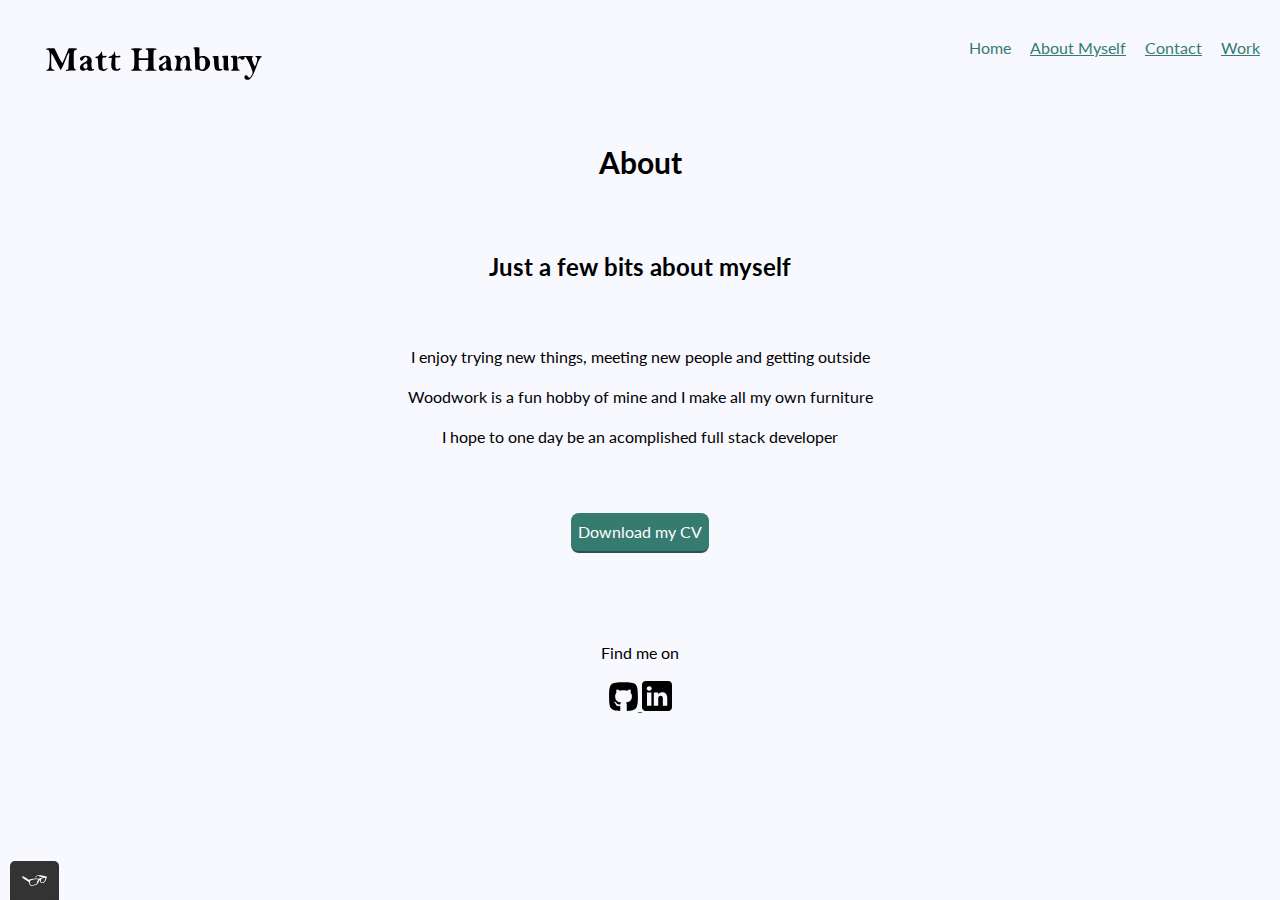
==== commit a8e0f5cd: "Removed animation" ====
--- a/about.html
+++ b/about.html
@@ -3,7 +3,7 @@
   <body>
       <head>
         <meta charset="utf-8">
-        <title>Matt Hanbury</title>
+        <title>About Matt Hanbury</title>
         <link rel="shortcut icon" type="image.png" href="img/favicon-196x196.png">
         <link href="https://fonts.googleapis.com/css2?family=Lato:wght@400;700&display=swap" rel="stylesheet">
         <link rel="stylesheet" href="css/normalize.css">
@@ -46,605 +46,6 @@
 <a href="files/matt hanbury cv 2021.pdf" class="button_cv" target="_blank"> Download my CV </a>
 <br>
 <br>
-<svg id="about-picture" xmlns="http://www.w3.org/2000/svg" class="berlin-illustration" height="auto" viewBox="0 0 700 505" xmlns:xlink="http://www.w3.org/1999/xlink" class="svg-image">
-        <defs>
-            <polygon id="a" points=".06 231.917 .06 .929 688.717 .929 688.717 231.917"></polygon>
-        </defs>
-        <g fill="none" fill-rule="evenodd">
-          <g transform="translate(0 241)" class="cloud-front">
-          <path fill="#1A232C" d="M87.602,29 L87.602,28 C87.326,28.001 87.103,28.024 86.927,28.033 L86.979,29.031 L87.947,28.78 C85.741,20.282 78.041,14.002 68.852,14 C67.858,14 66.904,14.096 65.98,14.231 L66.125,15.22 L67.019,14.772 C62.626,6.015 53.567,0.001 43.102,0 C29.041,0.002 17.524,10.848 16.443,24.632 L17.44,24.71 L17.606,23.724 C16.803,23.589 15.969,23.5 15.102,23.5 C6.817,23.501 0.102,30.215 0.102,38.5 C0.102,46.785 6.817,53.499 15.102,53.5 L87.602,53.5 C94.644,53.499 100.351,47.792 100.352,40.75 C100.351,33.708 94.644,28.001 87.602,28 L87.602,30 C90.573,30 93.254,31.202 95.203,33.149 C97.15,35.097 98.351,37.778 98.352,40.75 C98.351,43.722 97.15,46.403 95.203,48.351 C93.254,50.298 90.573,51.5 87.602,51.5 L15.102,51.5 C11.509,51.5 8.265,50.046 5.909,47.692 C3.555,45.337 2.102,42.093 2.102,38.5 C2.102,34.907 3.555,31.663 5.909,29.308 C8.265,26.954 11.509,25.5 15.102,25.5 C15.831,25.5 16.553,25.575 17.273,25.697 C17.551,25.743 17.832,25.672 18.055,25.499 C18.277,25.325 18.414,25.07 18.436,24.789 C19.436,12.04 30.094,1.998 43.102,2 C52.786,1.999 61.163,7.564 65.231,15.669 C65.425,16.055 65.842,16.272 66.27,16.21 C67.132,16.084 67.988,16 68.852,16 C77.108,15.998 84.027,21.647 86.011,29.283 C86.13,29.741 86.557,30.054 87.031,30.03 C87.27,30.017 87.457,29.999 87.602,30 L87.602,29" transform="translate(38 36)"></path>
-            </g>
-            <path fill="#B5CE6F" d="M646.484,484.382 C646.484,489.501 644.531,494.62 640.627,498.525 C636.722,502.43 631.603,504.382 626.484,504.382 L60.873,504.382 C55.754,504.382 50.636,502.43 46.731,498.525 C42.826,494.62 40.873,489.501 40.873,484.382 L40.873,471.917 L646.484,471.917 L646.484,484.382"></path>
-            <polyline fill="#67C2E2" points="334.824 185.029 101.449 185.029 106.209 195.08 563.438 195.08 568.2 185.029 334.824 185.029"></polyline>
-            <path fill="#1A232C" d="M334.824,185.029 L334.824,184.029 L101.449,184.029 C101.104,184.029 100.788,184.203 100.604,184.494 C100.42,184.785 100.398,185.146 100.545,185.457 L105.306,195.508 C105.471,195.856 105.824,196.079 106.209,196.079 L563.438,196.079 C563.824,196.079 564.177,195.856 564.342,195.508 L569.104,185.457 C569.251,185.146 569.229,184.785 569.045,184.494 C568.861,184.203 568.544,184.029 568.2,184.029 L334.824,184.029 L334.824,186.029 L566.62,186.029 L562.806,194.08 L106.842,194.08 L103.029,186.029 L334.824,186.029 L334.824,185.029"></path>
-            <polygon fill="#296997" points="114.416 218.974 560.222 218.974 560.222 195.08 114.416 195.08"></polygon>
-            <path fill="#1A232C" d="M560.222,218.974 L560.222,217.974 L115.416,217.974 L115.416,196.079 L559.222,196.079 L559.222,218.974 L560.222,218.974 L560.222,217.974 L560.222,218.974 L561.222,218.974 L561.222,195.08 C561.222,194.816 561.115,194.559 560.929,194.372 C560.742,194.186 560.485,194.08 560.222,194.08 L114.416,194.08 C114.152,194.08 113.895,194.186 113.708,194.372 C113.522,194.559 113.416,194.816 113.416,195.08 L113.416,218.974 C113.416,219.237 113.522,219.495 113.708,219.681 C113.895,219.867 114.152,219.974 114.416,219.974 L560.222,219.974 C560.485,219.974 560.742,219.867 560.929,219.681 C561.115,219.495 561.222,219.237 561.222,218.974 L560.222,218.974"></path>
-            <polygon fill="#67C2E2" points="105.85 269.08 573.225 269.08 573.225 233.398 105.85 233.398"></polygon>
-            <path fill="#1A232C" d="M573.225,233.398 L573.225,232.398 L105.85,232.398 C105.587,232.398 105.329,232.505 105.143,232.691 C104.957,232.877 104.85,233.134 104.85,233.398 L104.85,269.08 C104.85,269.344 104.957,269.601 105.143,269.788 C105.329,269.974 105.587,270.08 105.85,270.08 L573.225,270.08 C573.488,270.08 573.745,269.974 573.932,269.788 C574.118,269.601 574.225,269.344 574.225,269.08 L574.225,233.398 C574.225,233.134 574.118,232.877 573.932,232.691 C573.745,232.505 573.488,232.398 573.225,232.398 L573.225,233.398 L572.225,233.398 L572.225,268.08 L106.85,268.08 L106.85,234.398 L573.225,234.398 L573.225,233.398 L572.225,233.398 L573.225,233.398"></path>
-            <polygon fill="#296997" points="116.751 256.508 562.557 256.508 562.557 241.243 116.751 241.243"></polygon>
-            <path fill="#1A232C" d="M562.557,256.508 L562.557,255.508 L117.75,255.508 L117.75,242.243 L561.557,242.243 L561.557,256.508 L562.557,256.508 L562.557,255.508 L562.557,256.508 L563.557,256.508 L563.557,241.243 C563.557,240.979 563.45,240.722 563.264,240.535 C563.078,240.349 562.82,240.243 562.557,240.243 L116.75,240.243 C116.487,240.243 116.23,240.349 116.043,240.535 C115.857,240.722 115.751,240.979 115.751,241.243 L115.751,256.508 C115.751,256.771 115.857,257.029 116.043,257.215 C116.23,257.401 116.487,257.508 116.751,257.508 L562.557,257.508 C562.82,257.508 563.077,257.401 563.264,257.215 C563.45,257.029 563.557,256.771 563.557,256.508 L562.557,256.508"></path>
-            <polygon fill="#67C2E2" points="158.07 218.974 518.563 218.974 518.563 211.858 158.07 211.858"></polygon>
-            <path fill="#1A232C" d="M518.563,211.858 L518.563,210.858 L158.07,210.858 C157.807,210.858 157.549,210.964 157.363,211.151 C157.177,211.337 157.07,211.594 157.07,211.858 L157.07,218.974 C157.07,219.237 157.177,219.495 157.363,219.681 C157.549,219.867 157.807,219.974 158.07,219.974 L518.563,219.974 C518.826,219.974 519.083,219.867 519.27,219.681 C519.456,219.495 519.562,219.237 519.562,218.974 L519.562,211.858 C519.562,211.594 519.456,211.337 519.27,211.151 C519.083,210.964 518.826,210.858 518.563,210.858 L518.563,211.858 L517.563,211.858 L517.563,217.974 L159.07,217.974 L159.07,212.858 L518.563,212.858 L518.563,211.858 L517.563,211.858 L518.563,211.858"></path>
-            <polygon fill="#FBFDFC" points="186.438 211.858 490.194 211.858 490.194 204.741 186.438 204.741"></polygon>
-            <path fill="#1A232C" d="M490.194,204.741 L490.194,203.741 L186.438,203.741 C186.175,203.741 185.917,203.848 185.731,204.034 C185.545,204.221 185.438,204.478 185.438,204.741 L185.438,211.858 C185.438,212.121 185.545,212.379 185.731,212.565 C185.917,212.751 186.175,212.858 186.438,212.858 L490.194,212.858 C490.458,212.858 490.715,212.751 490.902,212.565 C491.088,212.379 491.194,212.121 491.194,211.858 L491.194,204.741 C491.194,204.478 491.088,204.221 490.902,204.034 C490.715,203.848 490.458,203.741 490.194,203.741 L490.194,204.741 L489.194,204.741 L489.194,210.858 L187.438,210.858 L187.438,205.741 L490.194,205.741 L490.194,204.741 L489.194,204.741 L490.194,204.741"></path>
-            <polygon fill="#67C2E2" points="206.805 204.741 469.828 204.741 469.828 197.624 206.805 197.624"></polygon>
-            <path fill="#1A232C" d="M469.828,197.624 L469.828,196.624 L206.805,196.624 C206.541,196.624 206.284,196.731 206.098,196.917 C205.911,197.103 205.805,197.361 205.805,197.624 L205.805,204.741 C205.805,205.005 205.911,205.262 206.098,205.449 C206.284,205.635 206.541,205.741 206.805,205.741 L469.828,205.741 C470.091,205.741 470.349,205.635 470.535,205.449 C470.722,205.262 470.828,205.005 470.828,204.741 L470.828,197.624 C470.828,197.361 470.722,197.103 470.535,196.917 C470.349,196.731 470.091,196.624 469.828,196.624 L469.828,197.624 L468.828,197.624 L468.828,203.741 L207.805,203.741 L207.805,198.624 L469.828,198.624 L469.828,197.624 L468.828,197.624 L469.828,197.624"></path>
-            <polygon fill="#FBFDFC" points="229.521 197.624 447.111 197.624 447.111 190.509 229.521 190.509"></polygon>
-            <path fill="#1A232C" d="M447.111,190.509 L447.111,189.509 L229.521,189.509 C229.258,189.509 229,189.616 228.814,189.802 C228.628,189.988 228.521,190.246 228.521,190.509 L228.521,197.624 C228.521,197.888 228.628,198.145 228.814,198.332 C229,198.518 229.258,198.624 229.521,198.624 L447.111,198.624 C447.375,198.624 447.632,198.518 447.818,198.332 C448.005,198.145 448.111,197.888 448.111,197.624 L448.111,190.509 C448.111,190.246 448.005,189.988 447.818,189.802 C447.632,189.616 447.375,189.509 447.111,189.509 L447.111,190.509 L446.111,190.509 L446.111,196.624 L230.521,196.624 L230.521,191.509 L447.111,191.509 L447.111,190.509 L446.111,190.509 L447.111,190.509"></path>
-            <path fill="#67C2E2" d="M135.607,355.447 C135.163,337.766 134.264,313.326 133.648,297.387 C133.274,287.721 133.004,281.18 133.004,281.18 L108.722,281.18 C108.722,281.18 108.452,287.721 108.079,297.387 C107.462,313.326 106.563,337.766 106.119,355.447 C105.953,362.059 105.85,367.732 105.85,371.653 L105.85,371.654 C105.85,386.117 107.243,424.332 108.089,446.189 C108.457,455.706 108.722,462.126 108.722,462.126 L133.004,462.126 C133.004,462.126 133.269,455.706 133.637,446.189 C134.482,424.332 135.876,386.117 135.876,371.654 L135.876,371.653 C135.876,367.732 135.773,362.059 135.607,355.447"></path>
-            <path fill="#428DAE" d="M133.648 297.387L108.079 297.387C108.452 287.721 108.722 281.18 108.722 281.18L133.004 281.18C133.004 281.18 133.274 287.721 133.648 297.387M135.876 371.654L105.85 371.654 105.85 371.653C105.85 367.732 105.953 362.059 106.119 355.447L135.607 355.447C135.773 362.059 135.876 367.732 135.876 371.653L135.876 371.654M133.004 462.126L108.722 462.126C108.722 462.126 108.457 455.706 108.089 446.189L133.637 446.189C133.269 455.706 133.004 462.126 133.004 462.126"></path>
-            <path fill="#1A232C" d="M109.612,461.199 L132.114,461.199 C132.447,453.007 134.949,390.886 134.949,371.653 C134.949,352.42 132.447,290.299 132.114,282.108 L109.612,282.108 C109.279,290.299 106.778,352.42 106.778,371.653 C106.778,390.886 109.279,453.007 109.612,461.199 Z M133.895,463.054 L107.832,463.054 L107.794,462.164 C107.766,461.466 104.922,392.193 104.922,371.653 C104.922,351.114 107.766,281.839 107.794,281.142 L107.832,280.252 L133.895,280.252 L133.931,281.142 C133.96,281.839 136.804,351.114 136.804,371.653 C136.804,392.193 133.96,461.466 133.931,462.164 L133.895,463.054 L133.895,463.054 Z"></path>
-            <path fill="#1A232C" d="M111.638 281.18L111.638 462.126C111.638 462.679 112.086 463.126 112.638 463.126 113.19 463.126 113.638 462.679 113.638 462.126L113.638 281.18C113.638 280.628 113.19 280.18 112.638 280.18 112.086 280.18 111.638 280.628 111.638 281.18M119.863 281.18L119.863 462.126C119.863 462.679 120.311 463.126 120.863 463.126 121.416 463.126 121.863 462.679 121.863 462.126L121.863 281.18C121.863 280.628 121.416 280.18 120.863 280.18 120.311 280.18 119.863 280.628 119.863 281.18M128.088 281.18L128.088 462.126C128.088 462.679 128.536 463.126 129.088 463.126 129.64 463.126 130.088 462.679 130.088 462.126L130.088 281.18C130.088 280.628 129.64 280.18 129.088 280.18 128.536 280.18 128.088 280.628 128.088 281.18"></path>
-            <path fill="#296997" d="M136.79,277.265 C136.79,279.418 134.675,281.18 132.09,281.18 L109.636,281.18 C107.051,281.18 104.936,279.418 104.936,277.265 C104.936,275.111 107.051,273.349 109.636,273.349 L132.09,273.349 C134.675,273.349 136.79,275.111 136.79,277.265"></path>
-            <path fill="#1A232C" d="M136.79,277.265 L135.79,277.265 C135.789,278.005 135.433,278.704 134.769,279.262 C134.109,279.814 133.155,280.181 132.09,280.18 L109.636,280.18 C108.571,280.181 107.617,279.814 106.956,279.262 C106.293,278.704 105.936,278.005 105.936,277.265 C105.936,276.524 106.293,275.825 106.957,275.267 C107.617,274.715 108.571,274.348 109.636,274.349 L132.09,274.349 C133.155,274.348 134.109,274.716 134.769,275.267 C135.433,275.825 135.789,276.524 135.79,277.265 L137.79,277.265 C137.791,275.851 137.09,274.593 136.049,273.731 C135.006,272.863 133.61,272.35 132.09,272.349 L109.636,272.349 C108.116,272.35 106.72,272.863 105.676,273.731 C104.636,274.593 103.935,275.851 103.936,277.265 C103.935,278.678 104.636,279.937 105.677,280.798 C106.72,281.666 108.116,282.179 109.636,282.18 L132.09,282.18 C133.61,282.179 135.006,281.666 136.049,280.798 C137.09,279.937 137.791,278.678 137.79,277.265 L136.79,277.265"></path>
-            <path fill="#296997" d="M140.775,467.217 C140.775,469.803 138.661,471.917 136.076,471.917 L105.65,471.917 C103.065,471.917 100.951,469.803 100.951,467.217 L100.951,466.825 C100.951,464.241 103.065,462.126 105.65,462.126 L136.076,462.126 C138.661,462.126 140.775,464.241 140.775,466.825 L140.775,467.217"></path>
-            <path fill="#1A232C" d="M140.775,467.217 L139.775,467.217 C139.775,468.235 139.361,469.155 138.688,469.83 C138.013,470.503 137.093,470.917 136.076,470.917 L105.65,470.917 C104.633,470.917 103.713,470.504 103.038,469.83 C102.365,469.155 101.951,468.235 101.951,467.217 L101.951,466.825 C101.951,465.808 102.365,464.889 103.038,464.214 C103.713,463.54 104.633,463.127 105.65,463.126 L136.076,463.126 C137.093,463.127 138.013,463.54 138.688,464.214 C139.362,464.889 139.775,465.808 139.775,466.825 L139.775,467.217 L141.775,467.217 L141.775,466.825 C141.772,463.684 139.217,461.13 136.076,461.126 L105.65,461.126 C102.509,461.13 99.955,463.684 99.951,466.825 L99.951,467.217 C99.954,470.36 102.509,472.914 105.65,472.917 L136.076,472.917 C139.217,472.914 141.772,470.36 141.775,467.217 L140.775,467.217"></path>
-            <path fill="#296997" d="M136.79,458.208 C136.79,460.363 134.675,462.126 132.09,462.126 L109.636,462.126 C107.051,462.126 104.936,460.363 104.936,458.208 C104.936,456.057 107.051,454.292 109.636,454.292 L132.09,454.292 C134.675,454.292 136.79,456.057 136.79,458.208"></path>
-            <path fill="#1A232C" d="M136.79,458.208 L135.79,458.208 C135.789,458.949 135.432,459.649 134.769,460.207 C134.108,460.76 133.154,461.128 132.09,461.126 L109.636,461.126 C108.572,461.128 107.617,460.76 106.957,460.207 C106.293,459.649 105.936,458.949 105.936,458.208 C105.936,457.47 106.293,456.77 106.957,456.212 C107.617,455.659 108.572,455.291 109.636,455.292 L132.09,455.292 C133.154,455.291 134.108,455.659 134.769,456.212 C135.433,456.77 135.789,457.47 135.79,458.208 L137.79,458.208 C137.791,456.796 137.09,455.538 136.05,454.675 C135.006,453.808 133.61,453.294 132.09,453.292 L109.636,453.292 C108.115,453.294 106.719,453.808 105.676,454.675 C104.636,455.538 103.935,456.796 103.936,458.208 C103.935,459.622 104.636,460.881 105.676,461.743 C106.72,462.611 108.116,463.125 109.636,463.126 L132.09,463.126 C133.61,463.125 135.006,462.611 136.05,461.743 C137.09,460.881 137.791,459.622 137.79,458.208 L136.79,458.208"></path>
-            <path fill="#67C2E2" d="M572.471,355.447 C572.025,337.766 571.126,313.326 570.51,297.387 C570.137,287.721 569.867,281.18 569.867,281.18 L545.585,281.18 C545.585,281.18 545.315,287.721 544.942,297.387 C544.326,313.326 543.427,337.766 542.981,355.447 C542.815,362.059 542.713,367.732 542.713,371.653 L542.713,371.654 C542.713,386.117 544.107,424.332 544.952,446.189 C545.32,455.706 545.585,462.126 545.585,462.126 L569.867,462.126 C569.867,462.126 570.132,455.706 570.499,446.189 C571.346,424.332 572.739,386.117 572.739,371.654 L572.739,371.653 C572.739,367.732 572.637,362.059 572.471,355.447"></path>
-            <path fill="#428DAE" d="M569.582 297.387L566.951 297.387 566.951 282.108 568.977 282.108C569.063 284.206 569.29 289.841 569.582 297.387M564.951 297.387L545.871 297.387C546.162 289.841 546.39 284.206 546.476 282.108L564.951 282.108 564.951 297.387M571.8 369.187L566.951 369.187 566.951 356.265 571.562 356.265C571.685 361.272 571.771 365.701 571.8 369.187M564.951 369.187L543.653 369.187C543.684 365.512 543.777 360.79 543.912 355.447L553.551 355.447 553.551 356.265 564.951 356.265 564.951 369.187"></path>
-            <path fill="#1A232C" d="M546.476,461.199 L568.977,461.199 C569.31,453.007 571.812,390.886 571.812,371.653 C571.812,352.42 569.31,290.299 568.977,282.108 L546.476,282.108 C546.142,290.299 543.642,352.42 543.642,371.653 C543.642,390.886 546.142,453.007 546.476,461.199 M570.758,463.054 L544.694,463.054 L544.658,462.164 C544.629,461.466 541.785,392.193 541.785,371.653 C541.785,351.114 544.629,281.839 544.658,281.142 L544.694,280.252 L570.758,280.252 L570.795,281.142 C570.823,281.839 573.667,351.114 573.667,371.653 C573.667,392.193 570.823,461.466 570.795,462.164 L570.758,463.054"></path>
-            <path fill="#1A232C" d="M548.501 281.18L548.501 462.126C548.501 462.679 548.949 463.126 549.501 463.126 550.053 463.126 550.501 462.679 550.501 462.126L550.501 281.18C550.501 280.628 550.053 280.18 549.501 280.18 548.949 280.18 548.501 280.628 548.501 281.18M556.727 281.18L556.727 462.126C556.727 462.679 557.174 463.126 557.727 463.126 558.279 463.126 558.727 462.679 558.727 462.126L558.727 281.18C558.727 280.628 558.279 280.18 557.727 280.18 557.174 280.18 556.727 280.628 556.727 281.18M564.951 281.18L564.951 462.126C564.951 462.679 565.399 463.126 565.951 463.126 566.503 463.126 566.951 462.679 566.951 462.126L566.951 281.18C566.951 280.628 566.503 280.18 565.951 280.18 565.399 280.18 564.951 280.628 564.951 281.18"></path>
-            <path fill="#296997" d="M573.653,277.265 C573.653,279.418 571.537,281.18 568.953,281.18 L546.499,281.18 C543.915,281.18 541.799,279.418 541.799,277.265 C541.799,275.111 543.915,273.349 546.499,273.349 L568.953,273.349 C571.537,273.349 573.653,275.111 573.653,277.265"></path>
-            <path fill="#1A232C" d="M573.653,277.265 L572.653,277.265 C572.653,278.005 572.296,278.704 571.632,279.262 C570.972,279.814 570.017,280.181 568.953,280.18 L546.499,280.18 C545.435,280.181 544.48,279.814 543.82,279.262 C543.156,278.704 542.8,278.005 542.799,277.265 C542.8,276.525 543.156,275.825 543.82,275.267 C544.481,274.715 545.435,274.348 546.499,274.349 L568.953,274.349 C570.017,274.348 570.972,274.715 571.632,275.267 C572.296,275.825 572.653,276.525 572.653,277.265 L574.653,277.265 C574.654,275.851 573.953,274.593 572.912,273.731 C571.869,272.863 570.473,272.35 568.953,272.349 L546.499,272.349 C544.979,272.35 543.583,272.863 542.54,273.731 C541.499,274.593 540.798,275.851 540.799,277.265 C540.798,278.679 541.499,279.937 542.54,280.798 C543.583,281.666 544.979,282.179 546.499,282.18 L568.953,282.18 C570.473,282.179 571.869,281.666 572.912,280.798 C573.953,279.937 574.654,278.679 574.653,277.265 L573.653,277.265"></path>
-            <path fill="#296997" d="M577.639,467.217 C577.639,469.803 575.524,471.917 572.938,471.917 L542.514,471.917 C539.929,471.917 537.813,469.803 537.813,467.217 L537.813,466.825 C537.813,464.241 539.929,462.126 542.514,462.126 L572.938,462.126 C575.524,462.126 577.639,464.241 577.639,466.825 L577.639,467.217"></path>
-            <path fill="#1A232C" d="M577.639,467.217 L576.639,467.217 C576.638,468.235 576.225,469.155 575.551,469.83 C574.876,470.503 573.956,470.917 572.938,470.917 L542.514,470.917 C541.497,470.917 540.576,470.503 539.901,469.83 C539.227,469.155 538.814,468.234 538.813,467.217 L538.813,466.825 C538.814,465.808 539.227,464.889 539.901,464.214 C540.576,463.54 541.497,463.127 542.514,463.126 L572.938,463.126 C573.956,463.127 574.876,463.54 575.551,464.214 C576.225,464.888 576.638,465.808 576.639,466.825 L576.639,467.217 L578.639,467.217 L578.639,466.825 C578.635,463.684 576.081,461.13 572.938,461.126 L542.514,461.126 C539.372,461.13 536.817,463.684 536.813,466.825 L536.813,467.217 C536.817,470.36 539.372,472.914 542.514,472.917 L572.938,472.917 C576.081,472.914 578.635,470.359 578.639,467.217 L577.639,467.217"></path>
-            <path fill="#296997" d="M573.653,458.208 C573.653,460.363 571.537,462.126 568.953,462.126 L546.499,462.126 C543.915,462.126 541.799,460.363 541.799,458.208 C541.799,456.057 543.915,454.292 546.499,454.292 L568.953,454.292 C571.537,454.292 573.653,456.057 573.653,458.208"></path>
-            <path fill="#1A232C" d="M573.653,458.208 L572.653,458.208 C572.653,458.949 572.296,459.649 571.632,460.207 C570.971,460.76 570.017,461.128 568.953,461.126 L546.499,461.126 C545.435,461.128 544.481,460.76 543.82,460.207 C543.157,459.649 542.799,458.949 542.799,458.208 C542.799,457.47 543.156,456.77 543.82,456.212 C544.481,455.659 545.435,455.291 546.499,455.292 L568.953,455.292 C570.017,455.291 570.971,455.659 571.632,456.212 C572.296,456.77 572.653,457.47 572.653,458.208 L574.653,458.208 C574.654,456.796 573.953,455.538 572.912,454.675 C571.869,453.808 570.473,453.294 568.953,453.292 L546.499,453.292 C544.979,453.294 543.583,453.808 542.54,454.675 C541.499,455.538 540.798,456.796 540.799,458.208 C540.798,459.622 541.499,460.881 542.54,461.743 C543.583,462.611 544.979,463.125 546.499,463.126 L568.953,463.126 C570.473,463.125 571.869,462.611 572.912,461.743 C573.953,460.881 574.654,459.622 574.653,458.208 L573.653,458.208"></path>
-            <path fill="#67C2E2" d="M485.098,355.447 C484.654,337.766 483.753,313.326 483.137,297.387 C482.764,287.721 482.494,281.18 482.494,281.18 L458.213,281.18 C458.213,281.18 457.942,287.721 457.569,297.387 C456.953,313.326 456.055,337.766 455.608,355.447 C455.443,362.059 455.34,367.732 455.34,371.653 L455.34,371.654 C455.34,386.117 456.733,424.332 457.58,446.189 C457.948,455.706 458.213,462.126 458.213,462.126 L482.494,462.126 C482.494,462.126 482.759,455.706 483.126,446.189 C483.973,424.332 485.366,386.117 485.366,371.654 L485.366,371.653 C485.366,367.732 485.265,362.059 485.098,355.447"></path>
-            <path fill="#428DAE" d="M483.137 297.387L457.569 297.387C457.942 287.721 458.213 281.18 458.213 281.18L482.494 281.18C482.494 281.18 482.764 287.721 483.137 297.387M485.355 369.187L455.351 369.187C455.382 365.502 455.475 360.78 455.608 355.447L485.098 355.447C485.232 360.78 485.325 365.502 485.355 369.187"></path>
-            <path fill="#1A232C" d="M459.103,461.199 L481.605,461.199 C481.938,453.007 484.439,390.886 484.439,371.653 C484.439,352.42 481.938,290.299 481.605,282.108 L459.103,282.108 C458.769,290.299 456.268,352.42 456.268,371.653 C456.268,390.886 458.769,453.007 459.103,461.199 Z M483.386,463.054 L457.321,463.054 L457.285,462.164 C457.256,461.466 454.412,392.193 454.412,371.653 C454.412,351.114 457.256,281.839 457.285,281.142 L457.321,280.252 L483.386,280.252 L483.422,281.142 C483.45,281.839 486.294,351.114 486.294,371.653 C486.294,392.193 483.45,461.466 483.422,462.164 L483.386,463.054 L483.386,463.054 Z"></path>
-            <path fill="#1A232C" d="M461.128 281.18L461.128 462.126C461.128 462.679 461.576 463.126 462.128 463.126 462.68 463.126 463.128 462.679 463.128 462.126L463.128 281.18C463.128 280.628 462.68 280.18 462.128 280.18 461.576 280.18 461.128 280.628 461.128 281.18M469.354 281.18L469.354 462.126C469.354 462.679 469.801 463.126 470.354 463.126 470.906 463.126 471.354 462.679 471.354 462.126L471.354 281.18C471.354 280.628 470.906 280.18 470.354 280.18 469.801 280.18 469.354 280.628 469.354 281.18M477.578 281.18L477.578 462.126C477.578 462.679 478.026 463.126 478.578 463.126 479.13 463.126 479.578 462.679 479.578 462.126L479.578 281.18C479.578 280.628 479.13 280.18 478.578 280.18 478.026 280.18 477.578 280.628 477.578 281.18"></path>
-            <path fill="#296997" d="M486.281,277.265 C486.281,279.418 484.164,281.18 481.58,281.18 L459.126,281.18 C456.542,281.18 454.426,279.418 454.426,277.265 C454.426,275.111 456.542,273.349 459.126,273.349 L481.58,273.349 C484.164,273.349 486.281,275.111 486.281,277.265"></path>
-            <path fill="#1A232C" d="M486.281,277.265 L485.281,277.265 C485.281,278.005 484.924,278.704 484.26,279.262 C483.599,279.814 482.644,280.181 481.58,280.18 L459.126,280.18 C458.062,280.181 457.107,279.814 456.447,279.262 C455.783,278.704 455.427,278.005 455.426,277.265 C455.427,276.525 455.783,275.825 456.447,275.267 C457.108,274.715 458.062,274.348 459.126,274.349 L481.58,274.349 C482.644,274.348 483.599,274.716 484.26,275.268 C484.924,275.825 485.281,276.525 485.281,277.265 L487.281,277.265 C487.282,275.851 486.58,274.593 485.54,273.731 C484.496,272.863 483.1,272.35 481.58,272.349 L459.126,272.349 C457.606,272.35 456.21,272.863 455.167,273.731 C454.126,274.593 453.425,275.851 453.426,277.265 C453.425,278.679 454.126,279.937 455.167,280.798 C456.21,281.666 457.606,282.179 459.126,282.18 L481.58,282.18 C483.1,282.179 484.496,281.666 485.54,280.799 C486.58,279.937 487.282,278.679 487.281,277.265 L486.281,277.265"></path>
-            <path fill="#296997" d="M490.266,467.217 C490.266,469.803 488.151,471.917 485.565,471.917 L455.141,471.917 C452.556,471.917 450.44,469.803 450.44,467.217 L450.44,466.825 C450.44,464.241 452.556,462.126 455.141,462.126 L485.565,462.126 C488.151,462.126 490.266,464.241 490.266,466.825 L490.266,467.217"></path>
-            <path fill="#1A232C" d="M490.266,467.217 L489.266,467.217 C489.265,468.235 488.852,469.155 488.178,469.83 C487.503,470.503 486.583,470.917 485.565,470.917 L455.141,470.917 C454.124,470.917 453.203,470.503 452.528,469.83 C451.854,469.155 451.441,468.234 451.44,467.217 L451.44,466.825 C451.441,465.808 451.854,464.889 452.528,464.214 C453.203,463.54 454.124,463.127 455.141,463.126 L485.565,463.126 C486.583,463.127 487.503,463.54 488.178,464.214 C488.852,464.888 489.265,465.808 489.266,466.825 L489.266,467.217 L491.266,467.217 L491.266,466.825 C491.262,463.684 488.708,461.13 485.565,461.126 L455.141,461.126 C451.999,461.13 449.444,463.684 449.44,466.825 L449.44,467.217 C449.444,470.36 451.999,472.914 455.141,472.917 L485.565,472.917 C488.708,472.914 491.262,470.359 491.266,467.217 L490.266,467.217"></path>
-            <path fill="#296997" d="M486.281,458.208 C486.281,460.363 484.164,462.126 481.58,462.126 L459.126,462.126 C456.542,462.126 454.426,460.363 454.426,458.208 C454.426,456.057 456.542,454.292 459.126,454.292 L481.58,454.292 C484.164,454.292 486.281,456.057 486.281,458.208"></path>
-            <path fill="#1A232C" d="M486.281,458.208 L485.281,458.208 C485.281,458.949 484.923,459.649 484.26,460.207 C483.599,460.76 482.644,461.128 481.58,461.126 L459.126,461.126 C458.062,461.128 457.108,460.76 456.447,460.207 C455.784,459.649 455.427,458.949 455.426,458.208 C455.426,457.47 455.783,456.77 456.447,456.212 C457.108,455.659 458.062,455.291 459.126,455.292 L481.58,455.292 C482.644,455.291 483.598,455.659 484.26,456.212 C484.924,456.77 485.281,457.47 485.281,458.208 L487.281,458.208 C487.282,456.795 486.58,455.538 485.54,454.675 C484.496,453.808 483.1,453.294 481.58,453.292 L459.126,453.292 C457.606,453.294 456.21,453.808 455.167,454.675 C454.126,455.538 453.425,456.796 453.426,458.208 C453.425,459.622 454.126,460.881 455.167,461.743 C456.21,462.611 457.606,463.125 459.126,463.126 L481.58,463.126 C483.1,463.125 484.496,462.611 485.54,461.743 C486.581,460.881 487.282,459.622 487.281,458.208 L486.281,458.208"></path>
-            <path fill="#67C2E2" d="M397.726,354.466 C397.28,336.787 396.381,312.346 395.765,296.407 C395.392,286.742 395.122,280.2 395.122,280.2 L370.84,280.2 C370.84,280.2 370.57,286.742 370.197,296.407 C369.581,312.346 368.682,336.787 368.236,354.466 C368.07,361.078 367.968,366.751 367.968,370.672 L367.968,370.673 C367.968,385.136 369.361,423.352 370.207,445.208 C370.575,454.726 370.84,461.146 370.84,461.146 L395.122,461.146 C395.122,461.146 395.386,454.726 395.754,445.208 C396.601,423.352 397.994,385.136 397.994,370.673 L397.994,370.672 C397.994,366.751 397.892,361.078 397.726,354.466"></path>
-            <path fill="#428DAE" d="M394.837 296.407L392.206 296.407 392.206 281.127 394.233 281.127C394.318 283.225 394.545 288.861 394.837 296.407L394.837 296.407zM383.981 296.407L390.206 296.407 390.206 281.127 383.981 281.127 383.981 296.407zM375.756 296.407L381.98 296.407 381.98 281.127 375.756 281.127 375.756 296.407zM373.756 296.407L371.126 296.407C371.417 288.861 371.645 283.225 371.73 281.127L373.756 281.127 373.756 296.407 373.756 296.407zM397.062 369.187L392.206 369.187 392.206 354.466 396.796 354.466C396.943 360.298 397.041 365.389 397.062 369.187L397.062 369.187zM383.981 369.187L390.206 369.187 390.206 354.466 383.981 354.466 383.981 369.187zM375.756 369.187L381.98 369.187 381.98 354.466 375.756 354.466 375.756 369.187zM373.756 369.187L368.9 369.187C368.921 365.389 369.019 360.298 369.166 354.466L373.756 354.466 373.756 369.187 373.756 369.187z"></path>
-            <path fill="#1A232C" d="M371.73,460.218 L394.233,460.218 C394.565,452.027 397.066,389.906 397.066,370.672 C397.066,351.44 394.565,289.319 394.233,281.127 L371.73,281.127 C371.397,289.319 368.895,351.44 368.895,370.672 C368.895,389.906 371.397,452.027 371.73,460.218 M396.013,462.074 L369.949,462.074 L369.912,461.184 C369.884,460.486 367.04,391.212 367.04,370.672 C367.04,350.133 369.884,280.859 369.912,280.162 L369.949,279.272 L396.013,279.272 L396.05,280.162 C396.078,280.859 398.922,350.133 398.922,370.672 C398.922,391.212 396.078,460.486 396.05,461.184 L396.013,462.074"></path>
-            <path fill="#1A232C" d="M373.756 280.2L373.756 461.146C373.756 461.698 374.203 462.146 374.756 462.146 375.308 462.146 375.756 461.698 375.756 461.146L375.756 280.2C375.756 279.647 375.308 279.2 374.756 279.2 374.203 279.2 373.756 279.647 373.756 280.2M381.98 280.2L381.98 461.146C381.98 461.698 382.428 462.146 382.98 462.146 383.533 462.146 383.981 461.698 383.981 461.146L383.981 280.2C383.981 279.647 383.533 279.2 382.98 279.2 382.428 279.2 381.98 279.647 381.98 280.2M390.206 280.2L390.206 461.146C390.206 461.698 390.654 462.146 391.206 462.146 391.758 462.146 392.206 461.698 392.206 461.146L392.206 280.2C392.206 279.647 391.758 279.2 391.206 279.2 390.654 279.2 390.206 279.647 390.206 280.2"></path>
-            <path fill="#296997" d="M398.908,276.285 C398.908,278.439 396.792,280.2 394.208,280.2 L371.754,280.2 C369.17,280.2 367.053,278.439 367.053,276.285 C367.053,274.13 369.17,272.369 371.754,272.369 L394.208,272.369 C396.792,272.369 398.908,274.13 398.908,276.285"></path>
-            <path fill="#1A232C" d="M398.908,276.285 L397.908,276.285 C397.907,277.025 397.551,277.724 396.887,278.281 C396.227,278.833 395.272,279.201 394.208,279.2 L371.754,279.2 C370.69,279.201 369.735,278.833 369.074,278.281 C368.41,277.724 368.053,277.025 368.053,276.285 C368.053,275.544 368.41,274.845 369.074,274.287 C369.735,273.735 370.69,273.367 371.754,273.369 L394.208,273.369 C395.272,273.367 396.227,273.735 396.887,274.287 C397.551,274.844 397.907,275.544 397.908,276.285 L399.908,276.285 C399.909,274.871 399.208,273.612 398.167,272.75 C397.124,271.883 395.728,271.37 394.208,271.369 L371.754,271.369 C370.234,271.37 368.838,271.883 367.794,272.75 C366.754,273.612 366.052,274.871 366.053,276.285 C366.052,277.699 366.754,278.957 367.795,279.818 C368.838,280.686 370.234,281.198 371.754,281.2 L394.208,281.2 C395.728,281.198 397.123,280.686 398.167,279.818 C399.208,278.957 399.909,277.698 399.908,276.285 L398.908,276.285"></path>
-            <path fill="#296997" d="M402.894,466.237 C402.894,468.823 400.779,470.937 398.193,470.937 L367.768,470.937 C365.183,470.937 363.068,468.823 363.068,466.237 L363.068,465.844 C363.068,463.26 365.183,461.146 367.768,461.146 L398.193,461.146 C400.779,461.146 402.894,463.26 402.894,465.844 L402.894,466.237"></path>
-            <path fill="#1A232C" d="M402.894,466.237 L401.894,466.237 C401.893,467.254 401.48,468.174 400.806,468.849 C400.131,469.523 399.211,469.937 398.193,469.937 L367.768,469.937 C366.751,469.937 365.831,469.523 365.156,468.849 C364.482,468.174 364.069,467.254 364.068,466.237 L364.068,465.844 C364.069,464.828 364.482,463.908 365.156,463.233 C365.831,462.56 366.751,462.146 367.768,462.146 L398.193,462.146 C399.211,462.146 400.131,462.56 400.806,463.233 C401.48,463.908 401.893,464.828 401.894,465.844 L401.894,466.237 L403.894,466.237 L403.894,465.844 C403.89,462.703 401.336,460.15 398.193,460.146 L367.768,460.146 C364.626,460.15 362.072,462.703 362.068,465.844 L362.068,466.237 C362.072,469.379 364.626,471.933 367.768,471.937 L398.193,471.937 C401.336,471.933 403.89,469.379 403.894,466.237 L402.894,466.237"></path>
-            <path fill="#296997" d="M398.908,457.228 C398.908,459.382 396.792,461.146 394.208,461.146 L371.754,461.146 C369.17,461.146 367.053,459.382 367.053,457.228 C367.053,455.077 369.17,453.312 371.754,453.312 L394.208,453.312 C396.792,453.312 398.908,455.077 398.908,457.228"></path>
-            <path fill="#1A232C" d="M398.908,457.228 L397.908,457.228 C397.908,457.968 397.55,458.669 396.887,459.226 C396.226,459.779 395.272,460.147 394.208,460.146 L371.754,460.146 C370.69,460.147 369.736,459.779 369.074,459.226 C368.411,458.668 368.053,457.968 368.053,457.228 C368.053,456.489 368.41,455.789 369.074,455.231 C369.736,454.679 370.69,454.311 371.754,454.312 L394.208,454.312 C395.272,454.311 396.226,454.679 396.887,455.231 C397.551,455.789 397.908,456.489 397.908,457.228 L399.908,457.228 C399.909,455.815 399.208,454.557 398.167,453.695 C397.124,452.827 395.728,452.313 394.208,452.312 L371.754,452.312 C370.234,452.313 368.838,452.827 367.794,453.695 C366.754,454.557 366.052,455.815 366.053,457.228 C366.052,458.642 366.753,459.901 367.794,460.763 C368.838,461.631 370.234,462.145 371.754,462.146 L394.208,462.146 C395.728,462.145 397.124,461.631 398.167,460.763 C399.208,459.9 399.909,458.642 399.908,457.228 L398.908,457.228"></path>
-            <path fill="#67C2E2" d="M310.353,354.466 C309.908,336.787 309.009,312.346 308.393,296.407 C308.019,286.742 307.75,280.2 307.75,280.2 L283.467,280.2 C283.467,280.2 283.198,286.742 282.824,296.407 C282.208,312.346 281.309,336.787 280.864,354.466 C280.698,361.078 280.596,366.751 280.596,370.672 L280.596,370.673 C280.596,385.136 281.989,423.352 282.834,445.208 C283.202,454.726 283.467,461.146 283.467,461.146 L307.75,461.146 C307.75,461.146 308.014,454.726 308.382,445.208 C309.228,423.352 310.622,385.136 310.622,370.673 L310.622,370.672 C310.622,366.751 310.518,361.078 310.353,354.466"></path>
-            <path fill="#428DAE" d="M308.393 296.407L282.824 296.407C283.198 286.742 283.467 280.2 283.467 280.2L307.75 280.2C307.75 280.2 308.019 286.742 308.393 296.407M310.617 369.187L280.6 369.187C280.621 365.377 280.718 360.285 280.864 354.466L310.353 354.466C310.498 360.285 310.596 365.377 310.617 369.187"></path>
-            <path fill="#1A232C" d="M284.357,460.218 L306.86,460.218 C307.193,452.027 309.694,389.906 309.694,370.672 C309.694,351.44 307.193,289.319 306.86,281.127 L284.357,281.127 C284.024,289.319 281.523,351.44 281.523,370.672 C281.523,389.906 284.024,452.027 284.357,460.218 Z M308.639,462.074 L282.576,462.074 L282.54,461.184 C282.511,460.486 279.668,391.212 279.668,370.672 C279.668,350.133 282.511,280.859 282.54,280.162 L282.576,279.272 L308.639,279.272 L308.677,280.162 C308.706,280.859 311.549,350.133 311.549,370.672 C311.549,391.212 308.706,460.486 308.677,461.184 L308.639,462.074 L308.639,462.074 Z"></path>
-            <path fill="#1A232C" d="M286.383 280.2L286.383 461.146C286.383 461.698 286.831 462.146 287.383 462.146 287.936 462.146 288.383 461.698 288.383 461.146L288.383 280.2C288.383 279.647 287.936 279.2 287.383 279.2 286.831 279.2 286.383 279.647 286.383 280.2M294.608 280.2L294.608 461.146C294.608 461.698 295.056 462.146 295.608 462.146 296.161 462.146 296.608 461.698 296.608 461.146L296.608 280.2C296.608 279.647 296.161 279.2 295.608 279.2 295.056 279.2 294.608 279.647 294.608 280.2M302.834 280.2L302.834 461.146C302.834 461.698 303.281 462.146 303.834 462.146 304.386 462.146 304.834 461.698 304.834 461.146L304.834 280.2C304.834 279.647 304.386 279.2 303.834 279.2 303.281 279.2 302.834 279.647 302.834 280.2"></path>
-            <path fill="#296997" d="M311.535,276.285 C311.535,278.439 309.42,280.2 306.836,280.2 L284.381,280.2 C281.797,280.2 279.681,278.439 279.681,276.285 C279.681,274.13 281.797,272.369 284.381,272.369 L306.836,272.369 C309.42,272.369 311.535,274.13 311.535,276.285"></path>
-            <path fill="#1A232C" d="M311.535,276.285 L310.535,276.285 C310.534,277.025 310.177,277.724 309.514,278.282 C308.854,278.833 307.901,279.201 306.836,279.2 L284.381,279.2 C283.316,279.201 282.362,278.833 281.702,278.281 C281.038,277.724 280.681,277.025 280.681,276.285 C280.681,275.544 281.038,274.844 281.702,274.287 C282.362,273.735 283.317,273.367 284.381,273.369 L306.836,273.369 C307.9,273.367 308.854,273.735 309.514,274.287 C310.177,274.844 310.534,275.544 310.535,276.285 L312.535,276.285 C312.535,274.871 311.835,273.613 310.795,272.75 C309.751,271.883 308.356,271.37 306.836,271.369 L284.381,271.369 C282.861,271.37 281.465,271.883 280.422,272.75 C279.381,273.612 278.68,274.871 278.681,276.285 C278.68,277.698 279.381,278.957 280.422,279.818 C281.465,280.686 282.861,281.198 284.381,281.2 L306.836,281.2 C308.356,281.198 309.751,280.685 310.794,279.818 C311.835,278.956 312.535,277.698 312.535,276.285 L311.535,276.285"></path>
-            <path fill="#296997" d="M315.522,466.237 C315.522,468.823 313.407,470.937 310.821,470.937 L280.396,470.937 C277.811,470.937 275.696,468.823 275.696,466.237 L275.696,465.844 C275.696,463.26 277.811,461.146 280.396,461.146 L310.821,461.146 C313.407,461.146 315.522,463.26 315.522,465.844 L315.522,466.237"></path>
-            <path fill="#1A232C" d="M315.522,466.237 L314.522,466.237 C314.521,467.254 314.108,468.174 313.434,468.849 C312.759,469.523 311.838,469.937 310.821,469.937 L280.396,469.937 C279.379,469.937 278.458,469.523 277.783,468.849 C277.11,468.174 276.696,467.254 276.696,466.237 L276.696,465.844 C276.696,464.828 277.11,463.908 277.783,463.233 C278.458,462.56 279.379,462.146 280.396,462.146 L310.821,462.146 C311.838,462.146 312.759,462.56 313.434,463.233 C314.108,463.908 314.521,464.828 314.522,465.844 L314.522,466.237 L316.521,466.237 L316.521,465.844 C316.518,462.703 313.963,460.15 310.821,460.146 L280.396,460.146 C277.254,460.15 274.7,462.703 274.696,465.844 L274.696,466.237 C274.699,469.379 277.254,471.933 280.396,471.937 L310.821,471.937 C313.963,471.933 316.518,469.379 316.521,466.237 L315.522,466.237"></path>
-            <path fill="#296997" d="M311.535,457.228 C311.535,459.382 309.42,461.146 306.836,461.146 L284.381,461.146 C281.797,461.146 279.681,459.382 279.681,457.228 C279.681,455.077 281.797,453.312 284.381,453.312 L306.836,453.312 C309.42,453.312 311.535,455.077 311.535,457.228"></path>
-            <path fill="#1A232C" d="M311.535,457.228 L310.535,457.228 C310.534,457.969 310.177,458.669 309.514,459.227 C308.854,459.779 307.9,460.147 306.836,460.146 L284.381,460.146 C283.317,460.147 282.363,459.779 281.702,459.227 C281.038,458.669 280.681,457.968 280.681,457.228 C280.681,456.489 281.038,455.789 281.702,455.231 C282.363,454.679 283.317,454.311 284.381,454.312 L306.836,454.312 C307.9,454.311 308.854,454.679 309.514,455.231 C310.177,455.789 310.534,456.489 310.535,457.228 L312.535,457.228 C312.535,455.815 311.835,454.558 310.795,453.695 C309.752,452.827 308.356,452.313 306.836,452.312 L284.381,452.312 C282.861,452.313 281.465,452.827 280.422,453.695 C279.381,454.557 278.68,455.815 278.681,457.228 C278.68,458.642 279.381,459.9 280.422,460.763 C281.465,461.631 282.861,462.145 284.381,462.146 L306.836,462.146 C308.356,462.145 309.752,461.631 310.795,460.763 C311.835,459.9 312.535,458.641 312.535,457.228 L311.535,457.228"></path>
-            <path fill="#67C2E2" d="M222.981,354.466 C222.535,336.787 221.636,312.346 221.02,296.407 C220.647,286.742 220.377,280.2 220.377,280.2 L196.094,280.2 C196.094,280.2 195.825,286.742 195.452,296.407 C194.835,312.346 193.936,336.787 193.491,354.466 C193.325,361.078 193.223,366.751 193.223,370.672 L193.223,370.673 C193.223,385.136 194.616,423.352 195.462,445.208 C195.83,454.726 196.094,461.146 196.094,461.146 L220.377,461.146 C220.377,461.146 220.642,454.726 221.009,445.208 C221.855,423.352 223.249,385.136 223.249,370.673 L223.249,370.672 C223.249,366.751 223.146,361.078 222.981,354.466"></path>
-            <path fill="#428DAE" d="M220.091 296.407L209.236 296.407 209.236 281.127 219.487 281.127C219.573 283.225 219.8 288.861 220.091 296.407L220.091 296.407zM201.011 296.407L207.236 296.407 207.236 281.127 201.011 281.127 201.011 296.407zM199.011 296.407L196.381 296.407C196.672 288.861 196.899 283.225 196.985 281.127L199.011 281.127 199.011 296.407 199.011 296.407zM222.317 369.187L209.236 369.187 209.236 356.265 221.923 356.265 221.923 354.466 222.051 354.466C222.198 360.298 222.296 365.389 222.317 369.187L222.317 369.187zM201.011 369.187L207.236 369.187 207.236 356.265 201.011 356.265 201.011 369.187zM199.011 369.187L194.155 369.187C194.174 365.784 194.255 361.345 194.377 356.265L199.011 356.265 199.011 369.187 199.011 369.187z"></path>
-            <path fill="#1A232C" d="M196.985,460.218 L219.487,460.218 C219.82,452.027 222.321,389.906 222.321,370.672 C222.321,351.44 219.82,289.319 219.487,281.127 L196.985,281.127 C196.651,289.319 194.151,351.44 194.151,370.672 C194.151,389.906 196.651,452.027 196.985,460.218 M221.267,462.074 L195.204,462.074 L195.167,461.184 C195.138,460.486 192.295,391.212 192.295,370.672 C192.295,350.133 195.138,280.859 195.167,280.162 L195.204,279.272 L221.267,279.272 L221.305,280.162 C221.334,280.859 224.177,350.133 224.177,370.672 C224.177,391.212 221.334,460.486 221.305,461.184 L221.267,462.074"></path>
-            <path fill="#1A232C" d="M199.011 280.2L199.011 461.146C199.011 461.698 199.458 462.146 200.011 462.146 200.563 462.146 201.011 461.698 201.011 461.146L201.011 280.2C201.011 279.647 200.563 279.2 200.011 279.2 199.458 279.2 199.011 279.647 199.011 280.2M207.236 280.2L207.236 461.146C207.236 461.698 207.684 462.146 208.236 462.146 208.788 462.146 209.236 461.698 209.236 461.146L209.236 280.2C209.236 279.647 208.788 279.2 208.236 279.2 207.684 279.2 207.236 279.647 207.236 280.2M215.461 280.2L215.461 461.146C215.461 461.698 215.909 462.146 216.461 462.146 217.013 462.146 217.461 461.698 217.461 461.146L217.461 280.2C217.461 279.647 217.013 279.2 216.461 279.2 215.909 279.2 215.461 279.647 215.461 280.2"></path>
-            <path fill="#296997" d="M224.162,276.285 C224.162,278.439 222.047,280.2 219.463,280.2 L197.008,280.2 C194.424,280.2 192.308,278.439 192.308,276.285 C192.308,274.13 194.424,272.369 197.008,272.369 L219.463,272.369 C222.047,272.369 224.162,274.13 224.162,276.285"></path>
-            <path fill="#1A232C" d="M224.162,276.285 L223.162,276.285 C223.161,277.025 222.805,277.724 222.142,278.282 C221.482,278.833 220.528,279.201 219.463,279.2 L197.008,279.2 C195.944,279.201 194.99,278.833 194.329,278.281 C193.665,277.724 193.308,277.025 193.308,276.285 C193.308,275.544 193.665,274.845 194.329,274.287 C194.99,273.735 195.944,273.367 197.008,273.369 L219.463,273.369 C220.528,273.367 221.481,273.735 222.142,274.287 C222.805,274.844 223.161,275.544 223.162,276.285 L225.162,276.285 C225.163,274.871 224.462,273.613 223.422,272.75 C222.379,271.883 220.983,271.37 219.463,271.369 L197.008,271.369 C195.489,271.37 194.093,271.883 193.049,272.75 C192.008,273.612 191.307,274.871 191.308,276.285 C191.307,277.698 192.008,278.957 193.049,279.818 C194.093,280.686 195.489,281.198 197.008,281.2 L219.463,281.2 C220.983,281.198 222.379,280.686 223.422,279.818 C224.462,278.956 225.163,277.698 225.162,276.285 L224.162,276.285"></path>
-            <path fill="#296997" d="M228.149,466.237 C228.149,468.823 226.034,470.937 223.448,470.937 L193.022,470.937 C190.438,470.937 188.323,468.823 188.323,466.237 L188.323,465.844 C188.323,463.26 190.438,461.146 193.022,461.146 L223.448,461.146 C226.034,461.146 228.149,463.26 228.149,465.844 L228.149,466.237"></path>
-            <path fill="#1A232C" d="M228.149,466.237 L227.149,466.237 C227.149,467.254 226.735,468.174 226.061,468.849 C225.386,469.523 224.466,469.937 223.448,469.937 L193.022,469.937 C192.006,469.937 191.086,469.523 190.411,468.849 C189.737,468.174 189.324,467.254 189.323,466.237 L189.323,465.844 C189.324,464.828 189.737,463.908 190.411,463.233 C191.086,462.56 192.006,462.146 193.022,462.146 L223.448,462.146 C224.466,462.146 225.386,462.56 226.061,463.233 C226.735,463.908 227.149,464.828 227.149,465.844 L227.149,466.237 L229.149,466.237 L229.149,465.844 C229.145,462.703 226.59,460.15 223.448,460.146 L193.022,460.146 C189.881,460.15 187.327,462.703 187.323,465.844 L187.323,466.237 C187.327,469.379 189.881,471.933 193.022,471.937 L223.448,471.937 C226.59,471.933 229.145,469.379 229.149,466.237 L228.149,466.237"></path>
-            <path fill="#296997" d="M224.162,457.228 C224.162,459.382 222.047,461.146 219.463,461.146 L197.008,461.146 C194.424,461.146 192.308,459.382 192.308,457.228 C192.308,455.077 194.424,453.312 197.008,453.312 L219.463,453.312 C222.047,453.312 224.162,455.077 224.162,457.228"></path>
-            <path fill="#1A232C" d="M224.162,457.228 L223.162,457.228 C223.161,457.969 222.805,458.669 222.141,459.227 C221.481,459.779 220.527,460.147 219.463,460.146 L197.008,460.146 C195.944,460.147 194.99,459.779 194.329,459.227 C193.665,458.669 193.308,457.968 193.308,457.228 C193.308,456.489 193.665,455.789 194.329,455.231 C194.99,454.679 195.945,454.311 197.008,454.312 L219.463,454.312 C220.527,454.311 221.481,454.679 222.141,455.231 C222.805,455.789 223.161,456.489 223.162,457.228 L225.162,457.228 C225.163,455.815 224.462,454.557 223.422,453.695 C222.379,452.827 220.984,452.313 219.463,452.312 L197.008,452.312 C195.488,452.313 194.092,452.827 193.049,453.695 C192.008,454.557 191.307,455.815 191.308,457.228 C191.307,458.642 192.008,459.9 193.049,460.763 C194.092,461.631 195.488,462.145 197.008,462.146 L219.463,462.146 C220.983,462.145 222.379,461.631 223.422,460.763 C224.462,459.9 225.163,458.641 225.162,457.228 L224.162,457.228"></path>
-            <polygon fill="#67C2E2" points="99.774 273.349 579.301 273.349 579.301 269.08 99.774 269.08"></polygon>
-            <path fill="#1A232C" d="M579.301,273.349 L579.301,272.349 L100.774,272.349 L100.774,270.08 L578.301,270.08 L578.301,273.349 L579.301,273.349 L579.301,272.349 L579.301,273.349 L580.301,273.349 L580.301,269.08 C580.301,268.817 580.194,268.56 580.008,268.373 C579.822,268.187 579.564,268.08 579.301,268.08 L99.774,268.08 C99.511,268.08 99.254,268.187 99.067,268.373 C98.881,268.56 98.774,268.817 98.774,269.08 L98.774,273.349 C98.774,273.612 98.881,273.87 99.067,274.056 C99.254,274.242 99.511,274.349 99.774,274.349 L579.301,274.349 C579.564,274.349 579.822,274.242 580.008,274.056 C580.194,273.87 580.301,273.612 580.301,273.349 L579.301,273.349"></path>
-            <polygon fill="#67C2E2" points="92.01 233.398 587.064 233.398 587.064 229.131 92.01 229.131"></polygon>
-            <path fill="#1A232C" d="M587.064,233.398 L587.064,232.398 L93.01,232.398 L93.01,230.131 L586.064,230.131 L586.064,233.398 L587.064,233.398 L587.064,232.398 L587.064,233.398 L588.064,233.398 L588.064,229.131 C588.064,228.868 587.958,228.61 587.772,228.424 C587.585,228.238 587.328,228.131 587.064,228.131 L92.01,228.131 C91.746,228.131 91.489,228.238 91.303,228.424 C91.116,228.61 91.01,228.868 91.01,229.131 L91.01,233.398 C91.01,233.661 91.117,233.919 91.303,234.105 C91.489,234.291 91.746,234.398 92.01,234.398 L587.064,234.398 C587.328,234.398 587.585,234.291 587.771,234.105 C587.958,233.919 588.064,233.661 588.064,233.398 L587.064,233.398"></path>
-            <polyline fill="#FBFDFC" points="337.318 218.974 87.572 218.974 92.01 229.131 582.626 229.131 587.064 218.974 337.318 218.974"></polyline>
-            <path fill="#1A232C" d="M337.318,218.974 L337.318,217.974 L87.572,217.974 C87.235,217.974 86.92,218.144 86.736,218.426 C86.551,218.709 86.521,219.065 86.656,219.374 L91.093,229.532 C91.253,229.896 91.612,230.131 92.01,230.131 L582.626,230.131 C583.024,230.131 583.383,229.897 583.542,229.532 L587.981,219.374 C588.116,219.065 588.086,218.709 587.901,218.426 C587.716,218.144 587.402,217.974 587.064,217.974 L337.318,217.974 L337.318,219.974 L585.536,219.974 L581.972,228.131 L92.664,228.131 L89.1,219.974 L337.318,219.974 L337.318,218.974"></path>
-            <polygon fill="#296997" points="272.283 218.974 405.943 218.974 405.943 181.701 272.283 181.701"></polygon>
-            <path fill="#1A232C" d="M405.943,218.974 L405.943,217.974 L273.283,217.974 L273.283,182.701 L404.943,182.701 L404.943,218.974 L405.943,218.974 L405.943,217.974 L405.943,218.974 L406.943,218.974 L406.943,181.701 C406.943,181.437 406.837,181.18 406.65,180.993 C406.464,180.807 406.207,180.701 405.943,180.701 L272.283,180.701 C272.02,180.701 271.762,180.807 271.576,180.993 C271.39,181.18 271.283,181.437 271.283,181.701 L271.283,218.974 C271.283,219.237 271.39,219.495 271.576,219.681 C271.762,219.867 272.02,219.974 272.283,219.974 L405.943,219.974 C406.207,219.974 406.464,219.867 406.65,219.681 C406.837,219.495 406.943,219.237 406.943,218.974 L405.943,218.974"></path>
-            <polygon fill="#67C2E2" points="281.833 209.312 396.393 209.312 396.393 188.946 281.833 188.946"></polygon>
-            <polygon fill="#428DAE" points="287.111 205.753 297.328 205.753 297.328 192.749 287.111 192.749"></polygon>
-            <polygon fill="#428DAE" points="310.284 205.753 320.501 205.753 320.501 192.749 310.284 192.749"></polygon>
-            <polygon fill="#428DAE" points="333.457 205.753 343.673 205.753 343.673 192.749 333.457 192.749"></polygon>
-            <polygon fill="#428DAE" points="356.63 205.753 366.847 205.753 366.847 192.749 356.63 192.749"></polygon>
-            <polygon fill="#428DAE" points="379.804 205.753 390.02 205.753 390.02 192.749 379.804 192.749"></polygon>
-            <path fill="#1A232C" d="M282.761,208.384 L395.465,208.384 L395.465,189.873 L282.761,189.873 L282.761,208.384 Z M280.905,210.24 L397.32,210.24 L397.32,188.018 L280.905,188.018 L280.905,210.24 Z"></path>
-            <polygon fill="#D64A4A" points="272.283 188.359 276.48 188.359 276.48 181.701 272.283 181.701"></polygon>
-            <path fill="#1A232C" d="M276.48,188.359 L276.48,187.359 L273.283,187.359 L273.283,182.701 L275.48,182.701 L275.48,188.359 L276.48,188.359 L276.48,187.359 L276.48,188.359 L277.48,188.359 L277.48,181.701 C277.48,181.437 277.374,181.18 277.188,180.993 C277.001,180.807 276.744,180.701 276.48,180.701 L272.283,180.701 C272.02,180.701 271.762,180.807 271.576,180.993 C271.39,181.18 271.283,181.437 271.283,181.701 L271.283,188.359 C271.283,188.622 271.39,188.88 271.576,189.066 C271.762,189.252 272.02,189.359 272.283,189.359 L276.48,189.359 C276.744,189.359 277.001,189.252 277.188,189.066 C277.374,188.88 277.48,188.622 277.48,188.359 L276.48,188.359"></path>
-            <polygon fill="#D64A4A" points="276.48 188.359 280.678 188.359 280.678 181.701 276.48 181.701"></polygon>
-            <path fill="#1A232C" d="M280.678,188.359 L280.678,187.359 L277.48,187.359 L277.48,182.701 L279.678,182.701 L279.678,188.359 L280.678,188.359 L280.678,187.359 L280.678,188.359 L281.678,188.359 L281.678,181.701 C281.678,181.437 281.571,181.18 281.385,180.993 C281.199,180.807 280.941,180.701 280.678,180.701 L276.48,180.701 C276.217,180.701 275.96,180.807 275.773,180.993 C275.587,181.18 275.48,181.437 275.48,181.701 L275.48,188.359 C275.48,188.622 275.587,188.88 275.773,189.066 C275.96,189.252 276.217,189.359 276.48,189.359 L280.678,189.359 C280.941,189.359 281.199,189.252 281.385,189.066 C281.571,188.88 281.678,188.622 281.678,188.359 L280.678,188.359"></path>
-            <polygon fill="#D64A4A" points="293.13 188.359 297.328 188.359 297.328 181.701 293.13 181.701"></polygon>
-            <path fill="#1A232C" d="M297.328,188.359 L297.328,187.359 L294.13,187.359 L294.13,182.701 L296.328,182.701 L296.328,188.359 L297.328,188.359 L297.328,187.359 L297.328,188.359 L298.328,188.359 L298.328,181.701 C298.328,181.437 298.221,181.18 298.035,180.993 C297.849,180.807 297.591,180.701 297.328,180.701 L293.13,180.701 C292.867,180.701 292.609,180.807 292.423,180.993 C292.237,181.18 292.13,181.437 292.13,181.701 L292.13,188.359 C292.13,188.622 292.237,188.88 292.423,189.066 C292.609,189.252 292.867,189.359 293.13,189.359 L297.328,189.359 C297.591,189.359 297.849,189.252 298.035,189.066 C298.221,188.88 298.328,188.622 298.328,188.359 L297.328,188.359"></path>
-            <polygon fill="#D64A4A" points="297.328 188.359 301.524 188.359 301.524 181.701 297.328 181.701"></polygon>
-            <path fill="#1A232C" d="M301.524,188.359 L301.524,187.359 L298.328,187.359 L298.328,182.701 L300.524,182.701 L300.524,188.359 L301.524,188.359 L301.524,187.359 L301.524,188.359 L302.524,188.359 L302.524,181.701 C302.524,181.437 302.418,181.18 302.232,180.993 C302.045,180.807 301.788,180.701 301.524,180.701 L297.328,180.701 C297.064,180.701 296.807,180.807 296.621,180.993 C296.434,181.18 296.328,181.437 296.328,181.701 L296.328,188.359 C296.328,188.622 296.434,188.88 296.621,189.066 C296.807,189.252 297.064,189.359 297.328,189.359 L301.524,189.359 C301.788,189.359 302.045,189.252 302.232,189.066 C302.418,188.88 302.524,188.622 302.524,188.359 L301.524,188.359"></path>
-            <polygon fill="#D64A4A" points="313.977 188.359 318.175 188.359 318.175 181.701 313.977 181.701"></polygon>
-            <path fill="#1A232C" d="M318.175,188.359 L318.175,187.359 L314.977,187.359 L314.977,182.701 L317.175,182.701 L317.175,188.359 L318.175,188.359 L318.175,187.359 L318.175,188.359 L319.175,188.359 L319.175,181.701 C319.175,181.437 319.068,181.18 318.882,180.993 C318.696,180.807 318.438,180.701 318.175,180.701 L313.977,180.701 C313.714,180.701 313.456,180.807 313.27,180.993 C313.084,181.18 312.977,181.437 312.977,181.701 L312.977,188.359 C312.977,188.622 313.084,188.88 313.27,189.066 C313.456,189.252 313.714,189.359 313.977,189.359 L318.175,189.359 C318.438,189.359 318.696,189.252 318.882,189.066 C319.068,188.88 319.175,188.622 319.175,188.359 L318.175,188.359"></path>
-            <polygon fill="#D64A4A" points="318.175 188.359 322.372 188.359 322.372 181.701 318.175 181.701"></polygon>
-            <path fill="#1A232C" d="M322.372,188.359 L322.372,187.359 L319.175,187.359 L319.175,182.701 L321.372,182.701 L321.372,188.359 L322.372,188.359 L322.372,187.359 L322.372,188.359 L323.372,188.359 L323.372,181.701 C323.372,181.437 323.265,181.18 323.079,180.993 C322.893,180.807 322.635,180.701 322.372,180.701 L318.175,180.701 C317.911,180.701 317.654,180.807 317.468,180.993 C317.281,181.18 317.175,181.437 317.175,181.701 L317.175,188.359 C317.175,188.622 317.282,188.88 317.468,189.066 C317.654,189.252 317.911,189.359 318.175,189.359 L322.372,189.359 C322.635,189.359 322.892,189.252 323.079,189.066 C323.265,188.88 323.372,188.622 323.372,188.359 L322.372,188.359"></path>
-            <polygon fill="#D64A4A" points="334.824 188.359 339.022 188.359 339.022 181.701 334.824 181.701"></polygon>
-            <path fill="#1A232C" d="M339.022,188.359 L339.022,187.359 L335.824,187.359 L335.824,182.701 L338.021,182.701 L338.022,188.359 L339.022,188.359 L339.022,187.359 L339.022,188.359 L340.021,188.359 L340.021,181.701 C340.021,181.437 339.915,181.18 339.729,180.993 C339.542,180.807 339.285,180.701 339.022,180.701 L334.824,180.701 C334.561,180.701 334.303,180.807 334.117,180.993 C333.931,181.18 333.824,181.437 333.824,181.701 L333.824,188.359 C333.824,188.622 333.931,188.88 334.117,189.066 C334.303,189.252 334.561,189.359 334.824,189.359 L339.022,189.359 C339.285,189.359 339.542,189.252 339.729,189.066 C339.915,188.88 340.021,188.622 340.021,188.359 L339.022,188.359"></path>
-            <polygon fill="#D64A4A" points="339.022 188.359 343.219 188.359 343.219 181.701 339.022 181.701"></polygon>
-            <path fill="#1A232C" d="M343.219,188.359 L343.219,187.359 L340.021,187.359 L340.021,182.701 L342.219,182.701 L342.219,188.359 L343.219,188.359 L343.219,187.359 L343.219,188.359 L344.219,188.359 L344.219,181.701 C344.219,181.437 344.112,181.18 343.926,180.993 C343.74,180.807 343.482,180.701 343.219,180.701 L339.022,180.701 C338.758,180.701 338.501,180.807 338.314,180.993 C338.128,181.18 338.022,181.437 338.022,181.701 L338.022,188.359 C338.022,188.622 338.128,188.88 338.314,189.066 C338.501,189.252 338.758,189.359 339.022,189.359 L343.219,189.359 C343.482,189.359 343.74,189.252 343.926,189.066 C344.112,188.88 344.219,188.622 344.219,188.359 L343.219,188.359"></path>
-            <polygon fill="#D64A4A" points="355.671 188.359 359.868 188.359 359.868 181.701 355.671 181.701"></polygon>
-            <path fill="#1A232C" d="M359.868,188.359 L359.868,187.359 L356.671,187.359 L356.671,182.701 L358.868,182.701 L358.868,188.359 L359.868,188.359 L359.868,187.359 L359.868,188.359 L360.868,188.359 L360.868,181.701 C360.868,181.437 360.762,181.18 360.575,180.993 C360.389,180.807 360.132,180.701 359.868,180.701 L355.671,180.701 C355.408,180.701 355.15,180.807 354.964,180.993 C354.778,181.18 354.671,181.437 354.671,181.701 L354.671,188.359 C354.671,188.622 354.778,188.88 354.964,189.066 C355.15,189.252 355.408,189.359 355.671,189.359 L359.868,189.359 C360.132,189.359 360.389,189.252 360.575,189.066 C360.762,188.88 360.868,188.622 360.868,188.359 L359.868,188.359"></path>
-            <polygon fill="#D64A4A" points="359.868 188.359 364.065 188.359 364.065 181.701 359.868 181.701"></polygon>
-            <path fill="#1A232C" d="M364.065,188.359 L364.065,187.359 L360.868,187.359 L360.868,182.701 L363.065,182.701 L363.065,188.359 L364.065,188.359 L364.065,187.359 L364.065,188.359 L365.065,188.359 L365.065,181.701 C365.065,181.437 364.959,181.18 364.773,180.993 C364.586,180.807 364.329,180.701 364.065,180.701 L359.868,180.701 C359.605,180.701 359.347,180.807 359.161,180.993 C358.975,181.18 358.868,181.437 358.868,181.701 L358.868,188.359 C358.868,188.622 358.975,188.88 359.161,189.066 C359.347,189.252 359.605,189.359 359.868,189.359 L364.065,189.359 C364.329,189.359 364.586,189.252 364.773,189.066 C364.959,188.88 365.065,188.622 365.065,188.359 L364.065,188.359"></path>
-            <polygon fill="#D64A4A" points="376.518 188.359 380.715 188.359 380.715 181.701 376.518 181.701"></polygon>
-            <path fill="#1A232C" d="M380.715,188.359 L380.715,187.359 L377.518,187.359 L377.518,182.701 L379.715,182.701 L379.715,188.359 L380.715,188.359 L380.715,187.359 L380.715,188.359 L381.715,188.359 L381.715,181.701 C381.715,181.437 381.608,181.18 381.422,180.993 C381.236,180.807 380.978,180.701 380.715,180.701 L376.518,180.701 C376.254,180.701 375.997,180.807 375.81,180.993 C375.624,181.18 375.518,181.437 375.518,181.701 L375.518,188.359 C375.518,188.622 375.624,188.88 375.81,189.066 C375.997,189.252 376.254,189.359 376.518,189.359 L380.715,189.359 C380.978,189.359 381.236,189.252 381.422,189.066 C381.608,188.88 381.715,188.622 381.715,188.359 L380.715,188.359"></path>
-            <polygon fill="#D64A4A" points="380.715 188.359 384.912 188.359 384.912 181.701 380.715 181.701"></polygon>
-            <path fill="#1A232C" d="M384.912,188.359 L384.912,187.359 L381.715,187.359 L381.715,182.701 L383.912,182.701 L383.912,188.359 L384.912,188.359 L384.912,187.359 L384.912,188.359 L385.912,188.359 L385.912,181.701 C385.912,181.437 385.805,181.18 385.619,180.993 C385.433,180.807 385.175,180.701 384.912,180.701 L380.715,180.701 C380.452,180.701 380.194,180.807 380.008,180.993 C379.822,181.18 379.715,181.437 379.715,181.701 L379.715,188.359 C379.715,188.622 379.822,188.88 380.008,189.066 C380.194,189.252 380.452,189.359 380.715,189.359 L384.912,189.359 C385.175,189.359 385.433,189.252 385.619,189.066 C385.805,188.88 385.912,188.622 385.912,188.359 L384.912,188.359"></path>
-            <polygon fill="#D64A4A" points="397.364 188.359 401.561 188.359 401.561 181.701 397.364 181.701"></polygon>
-            <path fill="#1A232C" d="M401.561,188.359 L401.561,187.359 L398.364,187.359 L398.364,182.701 L400.561,182.701 L400.561,188.359 L401.561,188.359 L401.561,187.359 L401.561,188.359 L402.561,188.359 L402.561,181.701 C402.561,181.437 402.454,181.18 402.268,180.993 C402.081,180.807 401.824,180.701 401.561,180.701 L397.364,180.701 C397.101,180.701 396.843,180.807 396.657,180.993 C396.471,181.18 396.364,181.437 396.364,181.701 L396.364,188.359 C396.364,188.622 396.471,188.88 396.657,189.066 C396.843,189.252 397.101,189.359 397.364,189.359 L401.561,189.359 C401.824,189.359 402.081,189.252 402.268,189.066 C402.454,188.88 402.561,188.622 402.561,188.359 L401.561,188.359"></path>
-            <polygon fill="#D64A4A" points="401.561 188.359 405.759 188.359 405.759 181.701 401.561 181.701"></polygon>
-            <path fill="#1A232C" d="M405.759,188.359 L405.759,187.359 L402.561,187.359 L402.561,182.701 L404.759,182.701 L404.759,188.359 L405.759,188.359 L405.759,187.359 L405.759,188.359 L406.759,188.359 L406.759,181.701 C406.759,181.437 406.652,181.18 406.466,180.993 C406.28,180.807 406.022,180.701 405.759,180.701 L401.561,180.701 C401.297,180.701 401.04,180.807 400.853,180.993 C400.667,181.18 400.561,181.437 400.561,181.701 L400.561,188.359 C400.561,188.622 400.667,188.88 400.853,189.066 C401.04,189.252 401.297,189.359 401.561,189.359 L405.759,189.359 C406.022,189.359 406.28,189.252 406.466,189.066 C406.652,188.88 406.759,188.622 406.759,188.359 L405.759,188.359"></path>
-            <polygon fill="#67C2E2" points="265.221 181.701 413.006 181.701 413.006 175.695 265.221 175.695"></polygon>
-            <path fill="#1A232C" d="M413.006,175.695 L413.006,174.695 L265.221,174.695 C264.957,174.695 264.7,174.801 264.514,174.988 C264.327,175.174 264.221,175.431 264.221,175.695 L264.221,181.701 C264.221,181.964 264.327,182.221 264.514,182.408 C264.7,182.594 264.957,182.701 265.221,182.701 L413.006,182.701 C413.269,182.701 413.527,182.594 413.713,182.408 C413.899,182.221 414.006,181.964 414.006,181.701 L414.006,175.695 C414.006,175.431 413.899,175.174 413.713,174.988 C413.527,174.801 413.269,174.695 413.006,174.695 L413.006,175.695 L412.006,175.695 L412.006,180.701 L266.221,180.701 L266.221,176.695 L413.006,176.695 L413.006,175.695 L412.006,175.695 L413.006,175.695"></path>
-            <polygon fill="#FBFDFC" points="274.382 175.695 404.506 175.695 404.506 170.979 274.382 170.979"></polygon>
-            <path fill="#1A232C" d="M404.506,170.979 L404.506,169.979 L274.382,169.979 C274.119,169.979 273.861,170.086 273.675,170.272 C273.489,170.458 273.382,170.716 273.382,170.979 L273.382,175.695 C273.382,175.958 273.489,176.216 273.675,176.402 C273.861,176.588 274.119,176.695 274.382,176.695 L404.506,176.695 C404.769,176.695 405.027,176.588 405.213,176.402 C405.399,176.216 405.506,175.958 405.506,175.695 L405.506,170.979 C405.506,170.716 405.399,170.458 405.213,170.272 C405.027,170.086 404.769,169.979 404.506,169.979 L404.506,170.979 L403.506,170.979 L403.506,174.695 L275.382,174.695 L275.382,171.979 L404.506,171.979 L404.506,170.979 L403.506,170.979 L404.506,170.979"></path>
-            <path fill="#D64A4A" d="M375.91,159.845 L366.735,170.979"></path>
-            <path fill="#1A232C" d="M375.138,159.209 L365.964,170.343 C365.612,170.769 365.673,171.399 366.099,171.751 C366.526,172.102 367.156,172.041 367.507,171.615 L376.682,160.481 C377.033,160.055 376.972,159.425 376.546,159.073 C376.12,158.722 375.49,158.783 375.138,159.209"></path>
-            <path fill="#D64A4A" d="M401.361,153.429 C401.361,153.429 400.742,167.964 398.733,168.119 C396.723,168.273 395.486,167.037 396.259,165.335 C397.031,163.634 397.495,157.604 397.495,157.604 C397.495,157.604 394.402,164.098 390.847,164.562 C387.29,165.026 388.837,170.979 388.837,170.979 L384.353,170.979 L384.353,166.263 L380.95,168.273 L380.95,170.979 L377.239,170.979 C377.239,170.979 376.621,165.953 375.384,164.252 C374.147,162.552 374.147,150.336 376.775,149.099 C379.404,147.862 380.485,143.068 382.033,142.914 C383.579,142.759 385.435,139.049 386.672,135.183 C387.909,131.317 390.46,117.285 397.418,116.009 L399.506,114.269 L399.506,116.704 C399.506,116.704 400.55,116.473 401.361,116.936 L403.333,116.588 L402.637,118.676 C402.637,118.676 403.101,122.851 402.637,124.011 C402.173,125.17 403.333,129.693 403.333,129.693 C403.333,129.693 402.985,130.737 401.478,131.085 C399.97,131.433 399.622,132.593 399.854,134.448 C400.086,136.304 402.289,141.986 401.825,144.653 C401.361,147.321 401.519,150.726 401.361,153.429"></path>
-            <path fill="#1A232C" d="M401.361,153.429 L400.362,153.387 C400.362,153.387 400.353,153.608 400.332,154.002 C400.26,155.379 400.05,158.847 399.645,161.95 C399.444,163.499 399.189,164.962 398.898,165.982 C398.756,166.49 398.597,166.888 398.479,167.088 L398.408,167.196 L398.387,167.221 L398.569,167.406 L398.449,167.179 L398.387,167.221 L398.569,167.406 L398.449,167.179 L398.697,167.651 L398.657,167.121 L398.449,167.179 L398.697,167.651 L398.657,167.121 L398.4,167.132 C397.86,167.133 397.483,166.988 397.289,166.836 C397.096,166.675 397.036,166.56 397.026,166.316 C397.026,166.178 397.06,165.99 397.169,165.749 C397.429,165.165 397.598,164.439 397.76,163.595 C398.232,161.093 398.49,157.699 398.492,157.681 C398.529,157.199 398.219,156.762 397.753,156.638 C397.286,156.513 396.8,156.738 396.592,157.174 L396.563,157.235 C396.404,157.559 395.603,159.129 394.473,160.622 C393.91,161.368 393.264,162.092 392.605,162.628 C391.945,163.168 391.285,163.5 390.717,163.57 C390.092,163.65 389.529,163.876 389.079,164.214 C388.399,164.723 388.006,165.437 387.788,166.143 C387.568,166.854 387.503,167.584 387.502,168.266 C387.505,169.843 387.859,171.184 387.869,171.23 L388.837,170.979 L388.837,169.979 L385.353,169.979 L385.353,166.263 C385.353,165.903 385.161,165.573 384.848,165.395 C384.535,165.216 384.154,165.219 383.844,165.402 L380.442,167.412 C380.137,167.592 379.95,167.919 379.95,168.273 L379.95,169.979 L377.239,169.979 L377.239,170.979 L378.232,170.857 C378.229,170.84 378.073,169.562 377.754,168.047 C377.594,167.289 377.395,166.472 377.146,165.71 C376.893,164.947 376.61,164.245 376.192,163.664 L376.176,163.636 C376.129,163.552 376.04,163.311 375.966,162.986 C375.733,162 375.58,160.263 375.582,158.403 C375.581,156.47 375.74,154.375 376.074,152.735 C376.24,151.917 376.452,151.213 376.681,150.727 C376.904,150.231 377.156,150.009 377.201,150.004 C378.062,149.596 378.721,148.948 379.272,148.253 C380.096,147.208 380.706,146.017 381.241,145.125 C381.505,144.681 381.752,144.314 381.942,144.105 C382.036,144 382.113,143.937 382.15,143.914 L382.173,143.901 L382.117,143.754 L382.132,143.909 L382.173,143.901 L382.117,143.754 L382.132,143.909 C382.515,143.87 382.854,143.729 383.15,143.547 C383.668,143.224 384.09,142.773 384.499,142.232 C385.107,141.42 385.67,140.39 386.198,139.232 C386.723,138.074 387.208,136.789 387.624,135.488 C387.953,134.457 388.339,132.869 388.858,131.003 C389.632,128.212 390.698,124.826 392.168,122.09 C392.9,120.722 393.733,119.522 394.645,118.638 C395.56,117.752 396.531,117.189 397.598,116.992 C397.765,116.962 397.928,116.885 398.058,116.777 L398.506,116.404 L398.506,116.704 C398.506,117.008 398.643,117.294 398.88,117.484 C399.117,117.674 399.426,117.747 399.723,117.681 L399.644,117.325 L399.716,117.682 L399.723,117.681 L399.644,117.325 L399.716,117.682 C399.725,117.68 399.905,117.646 400.129,117.646 C400.388,117.644 400.688,117.698 400.865,117.805 C401.069,117.921 401.303,117.962 401.535,117.921 L401.853,117.865 L401.688,118.36 C401.642,118.498 401.627,118.641 401.643,118.787 C401.643,118.787 401.655,118.894 401.674,119.088 C401.73,119.666 401.843,120.989 401.843,122.112 C401.843,122.485 401.83,122.836 401.803,123.115 C401.778,123.391 401.725,123.606 401.708,123.639 C401.549,124.057 401.533,124.424 401.527,124.834 C401.531,125.838 401.744,127.072 401.95,128.105 C402.157,129.132 402.362,129.931 402.364,129.942 L403.333,129.693 L402.384,129.377 L402.762,129.503 L402.395,129.347 L402.384,129.377 L402.762,129.503 L402.395,129.347 C402.392,129.356 402.329,129.497 402.165,129.654 C401.999,129.81 401.739,129.996 401.253,130.11 C400.462,130.284 399.756,130.712 399.337,131.358 C398.916,131.999 398.789,132.737 398.788,133.5 C398.788,133.844 398.815,134.201 398.861,134.572 C398.93,135.103 399.092,135.731 399.296,136.481 C399.602,137.597 400.005,138.947 400.329,140.271 C400.655,141.591 400.892,142.895 400.889,143.819 C400.889,144.076 400.872,144.301 400.84,144.482 C400.353,147.317 400.521,150.743 400.363,153.371 L400.362,153.387 L401.361,153.429 L402.36,153.487 C402.516,150.709 402.37,147.325 402.81,144.825 C402.867,144.499 402.889,144.165 402.889,143.819 C402.883,142.181 402.401,140.226 401.915,138.423 C401.671,137.525 401.422,136.673 401.225,135.952 C401.027,135.236 400.882,134.633 400.846,134.324 C400.807,134.016 400.788,133.74 400.788,133.5 C400.787,132.958 400.889,132.631 401.005,132.462 C401.122,132.297 401.261,132.17 401.703,132.059 C402.656,131.843 403.32,131.368 403.712,130.929 C404.108,130.49 404.25,130.103 404.282,130.009 C404.342,129.829 404.349,129.629 404.302,129.445 L404.269,129.315 C404.195,129.014 404.006,128.224 403.837,127.337 C403.668,126.455 403.525,125.457 403.527,124.834 C403.527,124.694 403.534,124.575 403.545,124.493 L403.561,124.4 L403.566,124.381 L403.547,124.375 L403.565,124.382 L403.566,124.381 L403.547,124.375 L403.565,124.382 C403.703,124.028 403.753,123.689 403.793,123.311 C403.83,122.935 403.843,122.529 403.843,122.112 C403.842,120.451 403.632,118.585 403.631,118.566 L402.637,118.676 L403.585,118.993 L404.282,116.905 C404.394,116.569 404.321,116.203 404.09,115.935 C403.859,115.667 403.508,115.542 403.159,115.603 L401.187,115.952 L401.361,116.936 L401.858,116.068 C401.224,115.711 400.595,115.649 400.129,115.646 C399.661,115.647 399.337,115.718 399.289,115.728 L399.506,116.704 L400.506,116.704 L400.506,114.269 C400.506,113.88 400.282,113.528 399.93,113.363 C399.578,113.198 399.165,113.252 398.866,113.501 L396.778,115.24 L397.418,116.009 L397.238,115.025 C395.176,115.405 393.519,116.71 392.195,118.377 C390.205,120.888 388.847,124.295 387.829,127.447 C387.323,129.023 386.907,130.535 386.561,131.829 C386.215,133.121 385.936,134.204 385.719,134.878 C385.118,136.76 384.36,138.607 383.599,139.946 C383.22,140.615 382.838,141.155 382.513,141.494 C382.352,141.663 382.206,141.78 382.101,141.844 C381.995,141.91 381.938,141.919 381.934,141.919 C381.485,141.964 381.12,142.169 380.841,142.397 C380.351,142.803 380.016,143.307 379.669,143.86 C379.161,144.688 378.665,145.643 378.108,146.459 C377.555,147.28 376.945,147.922 376.35,148.194 C375.615,148.556 375.203,149.184 374.869,149.88 C374.379,150.938 374.079,152.284 373.874,153.772 C373.673,155.257 373.583,156.873 373.582,158.403 C373.583,159.803 373.658,161.127 373.803,162.222 C373.876,162.77 373.966,163.261 374.081,163.689 C374.201,164.12 374.322,164.481 374.575,164.84 C374.777,165.11 375.034,165.674 375.245,166.331 C375.569,167.321 375.826,168.528 375.994,169.475 C376.079,169.949 376.142,170.358 376.185,170.648 C376.206,170.793 376.221,170.908 376.232,170.985 L376.247,171.101 C376.308,171.601 376.735,171.979 377.239,171.979 L380.95,171.979 C381.214,171.979 381.471,171.872 381.657,171.686 C381.844,171.5 381.95,171.242 381.95,170.979 L381.95,168.844 L383.353,168.015 L383.353,170.979 C383.353,171.242 383.459,171.5 383.645,171.686 C383.832,171.872 384.089,171.979 384.353,171.979 L388.837,171.979 C389.148,171.979 389.438,171.836 389.628,171.591 C389.818,171.345 389.883,171.028 389.805,170.727 L389.803,170.721 C389.776,170.62 389.5,169.458 389.502,168.266 C389.498,167.536 389.614,166.806 389.854,166.343 C389.973,166.109 390.11,165.941 390.277,165.816 C390.445,165.692 390.65,165.598 390.976,165.553 C392.149,165.395 393.157,164.785 394.035,164.04 C395.349,162.913 396.412,161.428 397.176,160.214 C397.937,159.001 398.386,158.058 398.398,158.034 L397.495,157.604 L396.498,157.527 C396.498,157.528 396.47,157.894 396.415,158.479 C396.333,159.356 396.191,160.715 396,161.994 C395.905,162.634 395.798,163.254 395.683,163.775 C395.571,164.294 395.44,164.725 395.348,164.922 C395.14,165.379 395.026,165.85 395.026,166.316 C395.016,167.158 395.435,167.95 396.075,168.426 C396.713,168.91 397.523,169.13 398.4,169.131 C398.535,169.131 398.671,169.126 398.81,169.116 C399.245,169.082 399.583,168.857 399.801,168.635 C400.213,168.207 400.418,167.722 400.63,167.14 C400.982,166.128 401.245,164.807 401.468,163.351 C402.127,158.999 402.359,153.49 402.36,153.472 L401.361,153.429 L402.36,153.487 L401.361,153.429"></path>
-            <path fill="#D64A4A" d="M385.085,139.252 C385.085,139.252 376.873,142.052 366.735,138.714"></path>
-            <path fill="#1A232C" d="M384.762,138.305 L384.739,138.313 C384.438,138.411 381.414,139.352 376.96,139.351 C374.127,139.351 370.717,138.973 367.048,137.764 C366.523,137.592 365.958,137.877 365.786,138.402 C365.613,138.926 365.898,139.491 366.423,139.664 C370.325,140.949 373.949,141.351 376.96,141.351 C382.011,141.35 385.335,140.222 385.408,140.198 C385.93,140.02 386.21,139.452 386.031,138.929 C385.853,138.406 385.285,138.127 384.762,138.305"></path>
-            <polyline fill="#CA6A6F" points="334.873 122.735 336.209 121.807 336.209 103.793 334.873 103.793 334.873 122.735"></polyline>
-            <path fill="#1A232C" d="M334.873,122.735 L335.443,123.556 L336.779,122.628 C337.049,122.441 337.209,122.135 337.209,121.807 L337.209,103.793 C337.209,103.53 337.102,103.272 336.916,103.086 C336.73,102.9 336.472,102.793 336.209,102.793 L334.873,102.793 C334.61,102.793 334.352,102.9 334.166,103.086 C333.98,103.272 333.873,103.53 333.873,103.793 L333.873,122.735 C333.873,123.108 334.079,123.448 334.41,123.621 C334.74,123.794 335.137,123.769 335.443,123.556 L334.873,122.735 L335.873,122.735 L335.873,104.793 L336.209,104.793 L336.209,103.793 L335.209,103.793 L335.209,121.284 L334.303,121.913 L334.873,122.735 L335.873,122.735 L334.873,122.735"></path>
-            <path fill="#D64A4A" d="M367.891,139.512 C366.035,136.729 363.603,126.832 363.659,124.359 C363.715,121.885 363.909,115.777 362.865,114.269 L363.562,110.094 L361.01,112.53 L359.387,112.298 L357.183,109.514 L357.183,113.457 C357.183,113.457 355.676,114.849 355.56,118.212 C355.443,121.575 356.255,125.75 356.139,128.302 C356.023,130.853 355.549,134.796 355.549,134.796 C355.549,134.796 352.987,140.117 351.563,139.742 C350.139,139.367 350.663,130.296 348.414,129.396 C346.166,128.497 344.426,130.621 344.426,130.621 L343.614,127.606 C343.614,127.606 344.774,125.634 344.194,124.359 C343.628,123.113 339.976,121.209 339.804,121.12 L339.804,121.111 L339.796,121.116 L339.787,121.111 L339.787,121.12 C339.614,121.21 335.963,123.113 335.397,124.359 C334.816,125.634 335.977,127.606 335.977,127.606 L335.165,130.621 C335.165,130.621 334.469,129.345 332.846,128.185 C331.222,127.026 332.961,123.895 333.657,123.083 C334.353,122.271 337.601,120.415 337.137,118.096 C336.673,115.777 337.368,114.153 331.338,120.3 C325.307,126.446 327.858,130.505 327.858,130.505 C326.351,130.853 324.043,134.796 324.043,134.796 C324.043,134.796 323.568,130.853 323.452,128.302 C323.336,125.75 324.147,121.575 324.032,118.212 C323.916,114.849 322.408,113.457 322.408,113.457 L322.408,109.514 L320.205,112.298 L318.581,112.53 L316.03,110.094 L316.726,114.269 C315.682,115.777 315.875,121.885 315.931,124.359 C315.987,126.832 313.555,136.729 311.7,139.512 C309.844,142.295 310.617,155.285 311.7,159.15 C312.782,163.015 314.792,170.979 314.792,170.979 L364.799,170.979 C364.799,170.979 366.809,163.015 367.891,159.15 C368.974,155.285 369.746,142.295 367.891,139.512"></path>
-            <path fill="#1A232C" d="M367.891,139.512 L368.723,138.957 C368.35,138.406 367.861,137.322 367.396,136.025 C366.691,134.073 365.998,131.609 365.488,129.41 C365.233,128.31 365.022,127.275 364.878,126.407 C364.733,125.542 364.656,124.828 364.658,124.447 L364.659,124.386 L364.659,124.381 C364.677,123.58 364.71,122.379 364.71,121.071 C364.71,119.714 364.675,118.244 364.547,116.949 C364.482,116.3 364.395,115.696 364.268,115.155 C364.136,114.613 363.984,114.138 363.687,113.7 L362.865,114.269 L363.852,114.433 L364.548,110.259 C364.619,109.833 364.411,109.412 364.029,109.21 C363.648,109.008 363.184,109.073 362.871,109.371 L360.671,111.471 L359.923,111.364 L357.967,108.893 C357.702,108.559 357.256,108.43 356.854,108.57 C356.452,108.71 356.183,109.088 356.183,109.514 L356.183,113.457 L357.183,113.457 L356.504,112.723 C356.362,112.843 354.68,114.514 354.56,118.178 C354.552,118.416 354.548,118.657 354.548,118.9 C354.549,120.464 354.703,122.111 354.854,123.658 C355.005,125.203 355.151,126.654 355.15,127.767 C355.15,127.939 355.147,128.102 355.14,128.257 C355.084,129.495 354.938,131.11 354.806,132.404 C354.74,133.052 354.677,133.621 354.631,134.028 C354.585,134.434 354.556,134.676 354.556,134.676 L355.549,134.796 L354.648,134.362 L354.624,134.411 C354.5,134.664 353.897,135.868 353.185,136.968 C352.832,137.516 352.447,138.038 352.119,138.379 C351.958,138.549 351.81,138.671 351.719,138.727 L351.641,138.769 L351.712,138.968 L351.712,138.76 L351.641,138.769 L351.712,138.968 L351.712,138.76 L351.712,139.173 L351.816,138.774 L351.712,138.76 L351.712,139.173 L351.816,138.774 L351.691,139.252 L352.076,138.922 C352.063,138.906 351.978,138.817 351.817,138.775 L351.691,139.252 L352.076,138.922 L352.021,138.969 L352.08,138.927 L352.076,138.922 L352.021,138.969 L352.08,138.927 C352.066,138.917 351.966,138.714 351.888,138.414 C351.741,137.884 351.611,137.06 351.488,136.142 C351.301,134.758 351.122,133.155 350.799,131.766 C350.636,131.07 350.44,130.425 350.153,129.856 C350.008,129.571 349.838,129.303 349.619,129.061 C349.401,128.821 349.124,128.603 348.786,128.468 C348.276,128.263 347.766,128.174 347.289,128.174 C346.154,128.178 345.255,128.651 344.647,129.084 C344.035,129.522 343.69,129.943 343.652,129.987 L344.426,130.621 L345.391,130.361 L344.58,127.346 L343.614,127.606 L344.476,128.113 C344.493,128.084 344.7,127.731 344.913,127.204 C345.123,126.675 345.352,125.977 345.357,125.186 C345.356,124.791 345.295,124.364 345.105,123.945 C344.969,123.65 344.791,123.418 344.593,123.196 C344.247,122.814 343.826,122.468 343.375,122.135 C342.031,121.149 340.398,120.304 340.265,120.233 L339.804,121.12 L340.804,121.12 L340.804,121.111 C340.804,120.757 340.614,120.427 340.309,120.248 C340.003,120.069 339.622,120.066 339.313,120.24 L339.306,120.244 L339.796,121.116 L340.243,120.221 L340.234,120.217 C339.923,120.061 339.557,120.078 339.261,120.261 C338.966,120.443 338.787,120.764 338.787,121.111 L338.787,121.12 L339.787,121.12 L339.326,120.233 C339.226,120.285 338.249,120.793 337.201,121.463 C336.675,121.8 336.132,122.175 335.656,122.573 C335.418,122.772 335.196,122.977 334.998,123.196 C334.8,123.418 334.622,123.65 334.486,123.945 C334.296,124.364 334.234,124.791 334.234,125.186 C334.239,125.977 334.468,126.675 334.678,127.204 C334.891,127.731 335.098,128.084 335.115,128.113 L335.977,127.606 L335.011,127.346 L334.199,130.361 L335.165,130.621 L336.043,130.142 C335.995,130.057 335.223,128.658 333.427,127.372 C333.33,127.3 333.288,127.243 333.245,127.148 C333.204,127.054 333.173,126.912 333.173,126.722 C333.167,126.278 333.363,125.608 333.639,125.023 C333.907,124.44 334.262,123.909 334.416,123.734 C334.465,123.669 334.758,123.413 335.116,123.124 C335.66,122.677 336.383,122.09 337.003,121.354 C337.313,120.984 337.6,120.574 337.818,120.109 C338.035,119.645 338.182,119.118 338.182,118.55 C338.182,118.336 338.161,118.118 338.117,117.9 C338.016,117.403 337.978,116.908 337.867,116.413 C337.805,116.163 337.736,115.896 337.518,115.592 C337.409,115.442 337.248,115.287 337.042,115.178 C336.837,115.068 336.599,115.018 336.389,115.019 C335.932,115.029 335.609,115.188 335.271,115.38 C334.77,115.679 334.219,116.129 333.471,116.81 C332.727,117.49 331.801,118.4 330.624,119.599 C327.22,123.058 326.316,126.058 326.322,128.137 C326.323,129.893 326.943,130.927 327.012,131.037 L327.858,130.505 L327.633,129.53 C327.271,129.616 326.974,129.777 326.699,129.962 C326.221,130.29 325.799,130.714 325.394,131.173 C324.197,132.543 323.198,134.264 323.18,134.291 L324.043,134.796 L325.035,134.676 C325.035,134.676 325.006,134.434 324.96,134.027 C324.822,132.81 324.535,130.118 324.451,128.256 C324.444,128.103 324.44,127.94 324.44,127.769 C324.439,126.656 324.585,125.204 324.737,123.658 C324.888,122.11 325.043,120.462 325.043,118.897 C325.043,118.655 325.039,118.416 325.031,118.178 C324.911,114.514 323.229,112.843 323.087,112.723 L322.408,113.457 L323.408,113.457 L323.408,109.514 C323.408,109.088 323.139,108.709 322.737,108.57 C322.335,108.43 321.888,108.559 321.624,108.893 L319.668,111.364 L318.92,111.471 L316.72,109.371 C316.408,109.073 315.944,109.008 315.562,109.21 C315.18,109.412 314.972,109.832 315.043,110.259 L315.739,114.433 L316.726,114.269 L315.903,113.7 C315.607,114.138 315.455,114.614 315.323,115.157 C315.133,115.967 315.028,116.928 314.963,117.954 C314.9,118.978 314.88,120.061 314.88,121.079 C314.88,122.384 314.913,123.581 314.931,124.382 L314.931,124.38 L314.932,124.446 C314.935,124.96 314.795,126.042 314.546,127.326 C314.175,129.263 313.567,131.723 312.889,133.931 C312.55,135.034 312.193,136.076 311.843,136.953 C311.495,137.828 311.144,138.546 310.868,138.957 C310.573,139.404 310.38,139.916 310.218,140.502 C309.746,142.248 309.583,144.724 309.579,147.403 C309.58,149.695 309.709,152.114 309.916,154.248 C310.125,156.387 310.402,158.218 310.737,159.42 C311.274,161.337 312.047,164.293 312.683,166.763 C313.002,167.999 313.287,169.114 313.492,169.921 C313.697,170.727 313.822,171.222 313.822,171.224 C313.935,171.669 314.333,171.979 314.792,171.979 L364.799,171.979 C365.258,171.979 365.656,171.669 365.768,171.224 C365.769,171.222 365.894,170.727 366.099,169.921 C366.714,167.504 368.048,162.297 368.854,159.419 C369.188,158.218 369.465,156.387 369.675,154.249 C369.882,152.115 370.011,149.696 370.011,147.404 C370.011,145.621 369.933,143.919 369.747,142.472 C369.653,141.748 369.532,141.088 369.373,140.502 C369.21,139.916 369.018,139.404 368.723,138.957 L367.059,140.067 C367.169,140.228 367.32,140.569 367.443,141.03 C367.83,142.422 368.015,144.825 368.011,147.404 C368.011,149.62 367.885,151.987 367.684,154.055 C367.485,156.119 367.203,157.907 366.928,158.88 C365.839,162.771 363.831,170.73 363.829,170.734 L364.799,170.979 L364.799,169.979 L314.792,169.979 L314.792,170.979 L315.762,170.734 C315.76,170.73 313.752,162.771 312.663,158.88 C312.388,157.907 312.105,156.119 311.906,154.055 C311.706,151.986 311.579,149.619 311.579,147.403 C311.579,145.681 311.656,144.046 311.827,142.728 C311.912,142.069 312.021,141.49 312.147,141.03 C312.271,140.569 312.421,140.228 312.532,140.067 C313.077,139.242 313.575,138.082 314.075,136.704 C314.819,134.644 315.524,132.128 316.05,129.861 C316.313,128.727 316.531,127.657 316.685,126.734 C316.838,125.807 316.93,125.043 316.932,124.446 L316.93,124.337 L316.93,124.336 C316.912,123.529 316.88,122.351 316.88,121.079 C316.879,119.758 316.915,118.335 317.033,117.15 C317.092,116.559 317.172,116.028 317.269,115.615 C317.362,115.204 317.492,114.909 317.548,114.838 C317.695,114.625 317.755,114.36 317.712,114.105 L317.509,112.889 L317.891,113.253 C318.113,113.465 318.418,113.563 318.723,113.52 L320.346,113.288 C320.599,113.252 320.83,113.119 320.989,112.918 L321.408,112.388 L321.408,113.457 C321.408,113.736 321.525,114.003 321.73,114.192 L321.98,113.921 L321.72,114.183 L321.73,114.192 L321.98,113.921 L321.72,114.183 C321.749,114.222 322.927,115.373 323.032,118.247 C323.04,118.459 323.043,118.676 323.043,118.897 C323.043,120.33 322.897,121.924 322.746,123.464 C322.597,125.007 322.441,126.493 322.44,127.769 C322.44,127.966 322.444,128.159 322.453,128.347 C322.573,130.964 323.049,134.903 323.05,134.915 C323.101,135.341 323.419,135.688 323.839,135.775 C324.259,135.862 324.689,135.671 324.905,135.301 L324.928,135.264 C325.045,135.066 325.627,134.109 326.326,133.195 C326.673,132.738 327.053,132.293 327.394,131.971 C327.563,131.811 327.723,131.682 327.85,131.599 C327.977,131.514 328.07,131.48 328.083,131.479 C328.399,131.406 328.659,131.186 328.783,130.886 C328.907,130.586 328.878,130.247 328.705,129.973 L328.242,130.263 L328.712,129.984 L328.705,129.973 L328.242,130.263 L328.712,129.984 L328.654,129.869 C328.545,129.629 328.323,129.035 328.322,128.137 C328.329,126.634 328.923,124.201 332.052,121 C333.601,119.42 334.701,118.363 335.449,117.731 C335.822,117.416 336.108,117.208 336.289,117.102 L336.463,117.014 L336.461,117.009 L336.462,117.013 L336.463,117.014 L336.461,117.009 L336.462,117.013 L336.389,116.646 L336.389,117.019 L336.462,117.013 L336.389,116.646 L336.389,117.019 L336.389,116.416 L336.109,116.947 C336.206,117 336.321,117.021 336.389,117.019 L336.389,116.416 L336.109,116.947 L336.385,116.423 L335.924,116.799 L336.109,116.947 L336.385,116.423 L335.924,116.799 L336.176,116.593 L335.881,116.734 L335.924,116.799 L336.176,116.593 L335.881,116.734 L335.891,116.762 C335.918,116.84 335.959,117.051 335.998,117.32 C336.038,117.591 336.083,117.925 336.156,118.292 L336.182,118.55 C336.182,118.845 336.081,119.166 335.866,119.524 C335.547,120.06 334.976,120.627 334.407,121.112 C334.122,121.356 333.839,121.583 333.585,121.794 C333.328,122.009 333.107,122.192 332.898,122.432 C332.566,122.825 332.178,123.429 331.826,124.181 C331.482,124.931 331.18,125.796 331.173,126.722 C331.173,127.119 331.235,127.535 331.408,127.939 C331.579,128.342 331.873,128.722 332.265,128.999 C332.99,129.517 333.507,130.062 333.838,130.469 C334.003,130.672 334.122,130.841 334.196,130.953 L334.274,131.077 L334.288,131.102 L334.29,131.105 L334.771,130.836 L334.287,131.1 L334.29,131.105 L334.771,130.836 L334.287,131.1 C334.482,131.458 334.878,131.662 335.283,131.614 C335.688,131.566 336.025,131.274 336.131,130.881 L336.942,127.866 C337.012,127.608 336.974,127.329 336.838,127.099 L336.547,127.27 L336.84,127.101 L336.838,127.099 L336.547,127.27 L336.84,127.101 C336.835,127.093 336.671,126.807 336.518,126.419 C336.362,126.034 336.23,125.541 336.234,125.186 C336.234,125.002 336.265,124.864 336.307,124.773 C336.312,124.756 336.372,124.656 336.484,124.535 C336.678,124.318 337.014,124.029 337.4,123.747 C338.565,122.888 340.156,122.054 340.248,122.007 C340.579,121.835 340.787,121.493 340.787,121.12 L340.787,121.111 L339.787,121.111 L339.34,122.006 L339.349,122.01 C339.645,122.158 339.998,122.149 340.286,121.987 L340.294,121.983 L339.804,121.111 L338.804,121.111 L338.804,121.12 C338.804,121.493 339.011,121.835 339.342,122.007 C339.415,122.045 340.35,122.533 341.312,123.148 C341.792,123.455 342.279,123.794 342.652,124.107 C342.839,124.262 342.996,124.411 343.107,124.535 C343.218,124.656 343.279,124.756 343.284,124.773 C343.326,124.864 343.357,125.002 343.357,125.186 C343.361,125.553 343.219,126.065 343.058,126.456 C342.979,126.653 342.898,126.821 342.84,126.936 L342.771,127.066 L342.754,127.096 L342.751,127.101 L343.045,127.271 L342.752,127.099 L342.751,127.101 L343.045,127.271 L342.752,127.099 C342.617,127.329 342.579,127.608 342.649,127.866 L343.46,130.881 C343.558,131.244 343.848,131.52 344.216,131.599 C344.584,131.678 344.961,131.546 345.199,131.255 L345.151,131.215 L345.198,131.256 L345.199,131.255 L345.151,131.215 L345.198,131.256 C345.227,131.221 345.494,130.922 345.886,130.658 C346.281,130.389 346.779,130.172 347.289,130.174 C347.522,130.175 347.767,130.215 348.043,130.325 L348.11,130.376 C348.192,130.452 348.335,130.656 348.465,130.968 C348.7,131.511 348.903,132.349 349.062,133.274 C349.305,134.668 349.464,136.261 349.677,137.579 C349.786,138.241 349.904,138.831 350.084,139.346 C350.176,139.604 350.282,139.848 350.453,140.09 C350.62,140.324 350.887,140.595 351.308,140.709 C351.443,140.744 351.58,140.761 351.712,140.76 C352.185,140.755 352.546,140.576 352.846,140.379 C353.37,140.025 353.788,139.544 354.199,139.009 C355.406,137.413 356.433,135.258 356.45,135.23 C356.498,135.13 356.528,135.025 356.542,134.915 C356.543,134.903 357.019,130.964 357.138,128.347 C357.146,128.158 357.15,127.965 357.15,127.767 C357.149,126.491 356.994,125.007 356.844,123.464 C356.694,121.925 356.548,120.332 356.548,118.9 C356.548,118.678 356.552,118.46 356.559,118.247 C356.613,116.71 356.978,115.674 357.306,115.027 C357.47,114.705 357.627,114.48 357.733,114.343 L357.85,114.204 L357.871,114.183 L357.611,113.922 L357.861,114.192 L357.871,114.183 L357.611,113.922 L357.861,114.192 C358.066,114.003 358.183,113.736 358.183,113.457 L358.183,112.388 L358.603,112.918 C358.761,113.119 358.992,113.252 359.245,113.288 L360.868,113.52 C361.172,113.563 361.478,113.465 361.7,113.253 L362.082,112.889 L361.879,114.104 C361.836,114.36 361.895,114.625 362.043,114.838 C362.099,114.909 362.228,115.203 362.321,115.614 C362.468,116.233 362.571,117.114 362.63,118.073 C362.69,119.034 362.71,120.081 362.71,121.071 C362.71,122.346 362.678,123.527 362.659,124.336 L362.66,124.332 L362.658,124.447 C362.661,125.238 362.822,126.348 363.079,127.704 C363.468,129.726 364.088,132.233 364.79,134.519 C365.141,135.661 365.512,136.748 365.89,137.695 C366.271,138.644 366.647,139.447 367.059,140.067 L367.891,139.512"></path>
-            <polyline fill="#CA6A6F" points="334.873 122.028 334.873 147.553 336.209 147.553 336.209 120.741 334.873 122.028"></polyline>
-            <path fill="#1A232C" d="M334.873,122.028 L333.873,122.028 L333.873,147.553 C333.873,147.816 333.98,148.074 334.166,148.26 C334.352,148.446 334.61,148.553 334.873,148.553 L336.209,148.553 C336.472,148.553 336.73,148.446 336.916,148.26 C337.102,148.074 337.209,147.816 337.209,147.553 L337.209,120.741 C337.209,120.339 336.97,119.977 336.6,119.82 C336.231,119.663 335.804,119.742 335.515,120.02 L334.179,121.308 C333.984,121.496 333.873,121.757 333.873,122.028 L334.873,122.028 L335.567,122.748 L336.903,121.461 L336.209,120.741 L335.209,120.741 L335.209,146.553 L334.873,146.553 L334.873,147.553 L335.873,147.553 L335.873,122.028 L334.873,122.028 L335.567,122.748 L334.873,122.028"></path>
-            <polyline fill="#D64A4A" points="342.586 93.971 337.516 93.971 337.516 88.9 333.565 88.9 333.565 93.971 328.495 93.971 328.495 97.921 333.565 97.921 333.565 102.991 337.516 102.991 337.516 97.921 342.586 97.921 342.586 93.971"></polyline>
-            <path fill="#1A232C" d="M342.586,93.971 L342.586,92.971 L338.516,92.971 L338.516,88.9 C338.516,88.637 338.409,88.379 338.223,88.193 C338.037,88.007 337.779,87.9 337.516,87.9 L333.565,87.9 C333.302,87.9 333.045,88.007 332.858,88.193 C332.672,88.379 332.565,88.637 332.565,88.9 L332.565,92.971 L328.495,92.971 C328.232,92.971 327.974,93.077 327.788,93.263 C327.602,93.45 327.495,93.707 327.495,93.971 L327.495,97.921 C327.495,98.184 327.602,98.442 327.788,98.628 C327.974,98.814 328.232,98.921 328.495,98.921 L332.565,98.921 L332.565,102.991 C332.565,103.254 332.672,103.512 332.858,103.698 C333.045,103.884 333.302,103.991 333.565,103.991 L337.516,103.991 C337.779,103.991 338.037,103.884 338.223,103.698 C338.409,103.512 338.516,103.254 338.516,102.991 L338.516,98.921 L342.586,98.921 C342.849,98.921 343.107,98.814 343.293,98.628 C343.479,98.442 343.586,98.184 343.586,97.921 L343.586,93.971 C343.586,93.707 343.479,93.45 343.293,93.263 C343.107,93.077 342.849,92.971 342.586,92.971 L342.586,93.971 L341.586,93.971 L341.586,96.921 L337.516,96.921 C337.252,96.921 336.995,97.027 336.809,97.214 C336.622,97.4 336.516,97.657 336.516,97.921 L336.516,101.991 L334.565,101.991 L334.565,97.921 C334.565,97.657 334.459,97.4 334.273,97.214 C334.086,97.027 333.829,96.921 333.565,96.921 L329.495,96.921 L329.495,94.971 L333.565,94.971 C333.829,94.971 334.086,94.864 334.273,94.678 C334.459,94.491 334.565,94.234 334.565,93.971 L334.565,89.9 L336.516,89.9 L336.516,93.971 C336.516,94.234 336.622,94.491 336.809,94.678 C336.995,94.864 337.252,94.971 337.516,94.971 L342.586,94.971 L342.586,93.971 L341.586,93.971 L342.586,93.971"></path>
-            <path fill="#D64A4A" d="M335.541,102.324 C332.019,102.324 329.162,99.468 329.162,95.946 C329.162,92.423 332.019,89.567 335.541,89.567 C339.064,89.567 341.919,92.423 341.919,95.946 C341.919,99.468 339.064,102.324 335.541,102.324 Z M335.541,87.016 C330.609,87.016 326.611,91.014 326.611,95.946 C326.611,100.878 330.609,104.875 335.541,104.875 C340.473,104.875 344.471,100.878 344.471,95.946 C344.471,91.014 340.473,87.016 335.541,87.016 L335.541,87.016 Z"></path>
-            <path fill="#1A232C" d="M335.541,102.324 L335.541,101.324 C334.053,101.324 332.714,100.724 331.738,99.749 C330.763,98.772 330.163,97.434 330.162,95.946 C330.163,94.458 330.763,93.119 331.738,92.143 C332.714,91.168 334.053,90.568 335.541,90.567 C337.029,90.568 338.367,91.168 339.344,92.143 C340.319,93.119 340.918,94.457 340.919,95.946 C340.918,97.434 340.319,98.772 339.344,99.749 C338.367,100.724 337.029,101.324 335.541,101.324 L335.541,103.324 C339.616,103.323 342.918,100.021 342.919,95.946 C342.918,91.871 339.616,88.568 335.541,88.567 C331.466,88.568 328.163,91.87 328.162,95.946 C328.163,100.021 331.466,103.323 335.541,103.324 L335.541,102.324 Z M335.541,87.016 L335.541,86.016 C330.057,86.017 325.612,90.461 325.611,95.946 C325.612,101.431 330.057,105.875 335.541,105.875 C341.025,105.875 345.47,101.43 345.471,95.946 C345.47,90.461 341.025,86.017 335.541,86.016 L335.541,88.016 C337.734,88.016 339.71,88.902 341.148,90.339 C342.585,91.777 343.47,93.753 343.471,95.946 C343.47,98.139 342.585,100.115 341.148,101.553 C339.71,102.989 337.734,103.875 335.541,103.875 C333.348,103.875 331.372,102.989 329.934,101.553 C328.497,100.115 327.611,98.139 327.611,95.946 C327.611,93.753 328.497,91.777 329.934,90.339 C331.372,88.902 333.348,88.016 335.541,88.016 L335.541,87.016 L335.541,87.016 Z"></path>
-            <path fill="#D64A4A" d="M339.82,78.756 C340.028,80.465 338.022,80.532 336.685,80.394 C336.639,80.248 336.308,79.108 336.693,77.97 C337.106,76.752 338.44,75.129 337.223,73.853 C336.005,72.578 335.541,72.531 335.541,72.531 C335.541,72.531 335.077,72.578 333.859,73.853 C332.642,75.129 333.976,76.752 334.389,77.97 C334.774,79.108 334.442,80.248 334.397,80.394 C333.061,80.532 331.054,80.465 331.261,78.756 C331.569,76.217 319.664,70.239 319.664,70.239 C319.664,70.239 321.751,72.868 321.905,74.955 C322.06,77.042 324.303,78.975 324.457,80.367 C324.611,81.759 327.858,84.62 328.941,85.702 C330.024,86.784 333.432,87.272 333.432,87.272 L335.541,87.016 L337.65,87.272 C337.65,87.272 341.058,86.784 342.141,85.702 C343.223,84.62 346.47,81.759 346.624,80.367 C346.779,78.975 349.022,77.042 349.176,74.955 C349.33,72.868 351.418,70.239 351.418,70.239 C351.418,70.239 339.512,76.217 339.82,78.756"></path>
-            <path fill="#1A232C" d="M339.82,78.756 L338.828,78.876 L338.835,78.993 C338.832,79.12 338.813,79.136 338.803,79.155 C338.793,79.177 338.711,79.261 338.471,79.333 C338.239,79.403 337.894,79.442 337.536,79.441 C337.284,79.441 337.025,79.424 336.787,79.4 L336.685,80.394 L337.639,80.094 C337.629,80.067 337.507,79.648 337.509,79.151 C337.508,78.872 337.545,78.571 337.64,78.291 C337.74,77.987 337.987,77.518 338.229,76.983 C338.466,76.445 338.718,75.822 338.723,75.074 C338.734,74.437 338.483,73.711 337.946,73.163 C337.297,72.484 336.824,72.102 336.463,71.871 C336.103,71.642 335.847,71.558 335.641,71.536 L335.442,71.536 C335.235,71.558 334.979,71.642 334.619,71.871 C334.258,72.102 333.785,72.484 333.136,73.163 C332.599,73.711 332.348,74.437 332.359,75.074 C332.364,75.822 332.616,76.445 332.853,76.983 C333.095,77.518 333.342,77.987 333.442,78.291 C333.537,78.57 333.573,78.871 333.573,79.15 C333.574,79.649 333.454,80.062 333.441,80.102 L334.397,80.394 L334.295,79.4 C334.057,79.424 333.798,79.441 333.546,79.441 C333.068,79.446 332.614,79.365 332.42,79.26 C332.319,79.209 332.29,79.172 332.278,79.155 C332.268,79.136 332.249,79.119 332.246,78.992 L332.253,78.877 L332.254,78.876 L332.267,78.657 C332.266,78.306 332.172,77.996 332.045,77.718 C331.802,77.197 331.435,76.752 330.989,76.296 C330.206,75.506 329.155,74.707 327.998,73.918 C324.537,71.564 320.132,69.357 320.112,69.345 C319.694,69.135 319.183,69.245 318.888,69.608 C318.592,69.972 318.589,70.495 318.88,70.861 L318.897,70.882 C318.993,71.006 319.488,71.658 319.96,72.485 C320.436,73.306 320.866,74.325 320.908,75.029 C321.023,76.411 321.738,77.524 322.344,78.468 C322.651,78.939 322.943,79.366 323.147,79.724 C323.355,80.08 323.457,80.368 323.463,80.477 L323.463,80.478 C323.503,80.824 323.616,81.114 323.753,81.395 C323.997,81.883 324.336,82.35 324.727,82.826 C325.311,83.537 326.014,84.255 326.662,84.891 C327.308,85.524 327.904,86.078 328.235,86.409 C328.666,86.833 329.176,87.096 329.713,87.326 C330.517,87.662 331.392,87.886 332.084,88.038 C332.773,88.188 333.273,88.26 333.29,88.262 L333.552,88.265 L335.541,88.023 L337.53,88.265 L337.792,88.262 C337.815,88.259 338.694,88.133 339.742,87.861 C340.266,87.723 340.833,87.551 341.369,87.326 C341.906,87.096 342.416,86.833 342.848,86.409 C343.356,85.899 344.46,84.894 345.458,83.837 C345.959,83.304 346.438,82.757 346.825,82.216 C347.018,81.945 347.189,81.675 347.328,81.395 C347.465,81.114 347.577,80.823 347.618,80.477 L347.618,80.478 C347.624,80.369 347.726,80.08 347.934,79.725 C348.241,79.185 348.743,78.5 349.202,77.727 C349.657,76.95 350.092,76.065 350.173,75.029 C350.217,74.277 350.706,73.171 351.216,72.322 C351.468,71.894 351.719,71.522 351.905,71.261 C351.997,71.131 352.074,71.028 352.126,70.959 L352.185,70.882 L352.201,70.861 C352.492,70.495 352.489,69.972 352.194,69.608 C351.899,69.245 351.388,69.135 350.969,69.345 C350.955,69.353 348.039,70.816 345.093,72.624 C343.619,73.529 342.139,74.516 340.986,75.481 C340.408,75.966 339.911,76.442 339.524,76.936 C339.331,77.185 339.165,77.439 339.036,77.718 C338.909,77.996 338.815,78.306 338.814,78.657 L338.828,78.879 L338.828,78.876 L339.82,78.756 L340.813,78.633 L340.62,78.657 L340.814,78.657 L340.813,78.633 L340.62,78.657 L340.814,78.657 L340.756,78.657 L340.814,78.664 L340.814,78.657 L340.756,78.657 L340.814,78.664 C340.804,78.655 340.903,78.387 341.189,78.057 C341.677,77.468 342.617,76.685 343.724,75.907 C345.387,74.733 347.433,73.531 349.054,72.631 C349.865,72.181 350.57,71.805 351.072,71.543 C351.322,71.411 351.522,71.308 351.659,71.238 C351.795,71.169 351.866,71.133 351.867,71.133 L351.418,70.239 L350.635,69.617 C350.617,69.641 350.071,70.327 349.493,71.306 C348.921,72.294 348.289,73.545 348.179,74.881 C348.139,75.587 347.655,76.484 347.063,77.375 C346.771,77.823 346.463,78.27 346.199,78.731 C345.938,79.194 345.702,79.669 345.63,80.256 L345.63,80.257 C345.632,80.259 345.609,80.362 345.535,80.508 C345.409,80.767 345.146,81.15 344.81,81.556 C344.306,82.17 343.643,82.852 343.019,83.463 C342.394,84.076 341.813,84.615 341.434,84.994 C341.324,85.112 341.002,85.315 340.595,85.482 C339.984,85.74 339.194,85.949 338.573,86.084 C338.262,86.151 337.991,86.202 337.801,86.235 C337.706,86.251 337.631,86.264 337.58,86.272 L337.509,86.282 L337.65,87.272 L337.771,86.28 L335.662,86.023 L335.42,86.023 L333.311,86.28 L333.432,87.272 L333.574,86.282 L333.443,86.262 C333.134,86.212 332.316,86.067 331.495,85.829 C331.085,85.711 330.675,85.57 330.339,85.417 C330.003,85.268 329.745,85.096 329.648,84.994 C329.074,84.422 328.013,83.455 327.078,82.464 C326.613,81.972 326.184,81.475 325.884,81.055 C325.735,80.845 325.618,80.655 325.545,80.508 C325.471,80.362 325.448,80.258 325.45,80.257 L325.451,80.257 C325.38,79.67 325.143,79.195 324.883,78.731 C324.486,78.042 323.992,77.373 323.601,76.709 C323.206,76.047 322.937,75.41 322.903,74.881 C322.792,73.545 322.161,72.294 321.588,71.306 C321.01,70.327 320.465,69.641 320.447,69.617 L319.664,70.239 L319.215,71.133 C319.215,71.133 319.389,71.22 319.702,71.382 C320.797,71.949 323.555,73.414 326.005,74.997 C327.228,75.786 328.376,76.608 329.174,77.329 C329.573,77.687 329.883,78.022 330.065,78.28 C330.156,78.408 330.214,78.515 330.241,78.584 L330.265,78.655 L330.267,78.665 L330.335,78.657 L330.267,78.657 L330.267,78.665 L330.335,78.657 L330.267,78.657 L330.443,78.657 L330.268,78.635 L330.267,78.657 L330.443,78.657 L330.268,78.635 L330.268,78.634 C330.254,78.754 330.246,78.873 330.246,78.992 C330.243,79.45 330.371,79.907 330.617,80.269 C330.99,80.82 331.537,81.1 332.04,81.25 C332.551,81.4 333.063,81.44 333.546,81.441 C333.885,81.441 334.208,81.419 334.5,81.389 C334.899,81.348 335.236,81.071 335.354,80.687 C335.398,80.539 335.572,79.948 335.573,79.15 C335.573,78.703 335.517,78.187 335.336,77.649 C335.146,77.1 334.878,76.617 334.678,76.165 C334.472,75.717 334.353,75.318 334.359,75.074 C334.369,74.861 334.39,74.761 334.583,74.544 C335.152,73.947 335.519,73.668 335.695,73.557 L335.79,73.501 L335.813,73.49 L335.582,72.942 L335.641,73.526 C335.756,73.515 335.813,73.49 335.813,73.49 L335.582,72.942 L335.641,73.526 L335.541,72.531 L335.442,73.526 L335.506,72.885 L335.27,73.49 C335.28,73.494 335.339,73.516 335.442,73.526 L335.506,72.885 L335.27,73.49 L335.28,73.495 C335.352,73.527 335.753,73.76 336.499,74.544 C336.692,74.761 336.713,74.861 336.723,75.074 C336.729,75.318 336.61,75.717 336.404,76.165 C336.204,76.617 335.936,77.1 335.746,77.649 C335.564,78.187 335.509,78.704 335.509,79.151 C335.51,79.95 335.682,80.535 335.731,80.694 C335.85,81.074 336.186,81.348 336.582,81.389 C336.874,81.419 337.197,81.441 337.536,81.441 C338.179,81.436 338.876,81.378 339.551,81.051 C339.885,80.886 340.22,80.634 340.464,80.27 C340.71,79.908 340.838,79.451 340.835,78.993 C340.835,78.875 340.828,78.755 340.813,78.635 L340.813,78.633 L339.82,78.756"></path>
-            <path fill="#D64A4A" d="M302.979,159.845 L312.154,170.979"></path>
-            <path fill="#1A232C" d="M302.207,160.481 L311.382,171.615 C311.733,172.041 312.364,172.102 312.79,171.751 C313.216,171.399 313.277,170.769 312.926,170.343 L303.75,159.209 C303.399,158.783 302.769,158.722 302.343,159.073 C301.916,159.425 301.856,160.055 302.207,160.481"></path>
-            <path fill="#D64A4A" d="M277.527,153.429 C277.527,153.429 278.146,167.964 280.156,168.119 C282.166,168.273 283.403,167.037 282.63,165.335 C281.856,163.634 281.393,157.604 281.393,157.604 C281.393,157.604 284.485,164.098 288.042,164.562 C291.598,165.026 290.052,170.979 290.052,170.979 L294.536,170.979 L294.536,166.263 L297.938,168.273 L297.938,170.979 L301.649,170.979 C301.649,170.979 302.267,165.953 303.505,164.252 C304.742,162.552 304.742,150.336 302.113,149.099 C299.484,147.862 298.402,143.068 296.855,142.914 C295.309,142.759 293.454,139.049 292.217,135.183 C290.98,131.317 288.429,117.285 281.47,116.009 L279.383,114.269 L279.383,116.704 C279.383,116.704 278.339,116.473 277.527,116.936 L275.556,116.588 L276.251,118.676 C276.251,118.676 275.788,122.851 276.251,124.011 C276.715,125.17 275.556,129.693 275.556,129.693 C275.556,129.693 275.904,130.737 277.411,131.085 C278.919,131.433 279.267,132.593 279.035,134.448 C278.803,136.304 276.6,141.986 277.064,144.653 C277.527,147.321 277.37,150.726 277.527,153.429"></path>
-            <path fill="#1A232C" d="M277.527,153.429 L276.528,153.472 C276.529,153.484 276.684,157.131 277.094,160.826 C277.3,162.677 277.567,164.534 277.926,165.997 C278.109,166.732 278.307,167.364 278.574,167.896 C278.711,168.162 278.863,168.408 279.088,168.635 C279.307,168.857 279.644,169.082 280.079,169.116 C280.218,169.126 280.354,169.131 280.489,169.131 C281.366,169.13 282.176,168.91 282.814,168.426 C283.454,167.95 283.873,167.158 283.862,166.316 C283.862,165.85 283.748,165.379 283.54,164.922 C283.414,164.655 283.234,163.989 283.093,163.224 C282.873,162.065 282.695,160.63 282.575,159.496 C282.514,158.928 282.468,158.434 282.437,158.083 C282.405,157.732 282.39,157.528 282.39,157.527 L281.393,157.604 L280.49,158.034 C280.506,158.066 281.297,159.73 282.574,161.495 C283.214,162.379 283.975,163.289 284.853,164.04 C285.731,164.785 286.739,165.395 287.912,165.553 C288.238,165.598 288.444,165.692 288.612,165.816 C288.858,166 289.054,166.298 289.191,166.737 C289.328,167.172 289.387,167.721 289.386,168.268 C289.387,168.902 289.31,169.531 289.233,169.992 C289.194,170.223 289.156,170.413 289.128,170.541 L289.094,170.687 L289.086,170.721 L289.084,170.728 C289.006,171.028 289.071,171.345 289.261,171.591 C289.451,171.836 289.742,171.979 290.052,171.979 L294.536,171.979 C294.799,171.979 295.057,171.872 295.243,171.686 C295.429,171.5 295.536,171.242 295.536,170.979 L295.536,168.015 L296.938,168.844 L296.938,170.979 C296.938,171.242 297.045,171.5 297.231,171.686 C297.417,171.872 297.675,171.979 297.938,171.979 L301.649,171.979 C302.153,171.979 302.581,171.601 302.642,171.101 C302.642,171.101 302.651,171.031 302.669,170.895 C302.734,170.421 302.917,169.189 303.211,167.919 C303.357,167.285 303.531,166.641 303.725,166.089 C303.916,165.538 304.139,165.076 304.313,164.841 C304.567,164.481 304.688,164.12 304.808,163.689 C304.979,163.048 305.098,162.261 305.181,161.36 C305.264,160.46 305.306,159.452 305.307,158.402 C305.306,156.361 305.147,154.172 304.774,152.337 C304.586,151.417 304.348,150.586 304.02,149.88 C303.686,149.184 303.273,148.556 302.539,148.194 C302.085,147.983 301.623,147.569 301.184,147.012 C300.522,146.179 299.939,145.069 299.364,144.1 C299.072,143.614 298.784,143.161 298.433,142.768 C298.257,142.572 298.062,142.388 297.822,142.232 C297.584,142.078 297.289,141.952 296.955,141.919 C296.951,141.919 296.893,141.91 296.787,141.844 C296.601,141.734 296.301,141.453 295.989,141.032 C295.514,140.402 294.997,139.475 294.512,138.405 C294.025,137.333 293.565,136.114 293.169,134.878 C292.88,133.976 292.483,132.36 291.958,130.468 C291.166,127.622 290.079,124.123 288.484,121.144 C287.683,119.654 286.755,118.29 285.636,117.203 C284.521,116.119 283.192,115.307 281.651,115.025 L281.47,116.009 L282.11,115.24 L280.023,113.501 C279.724,113.252 279.311,113.198 278.959,113.363 C278.606,113.528 278.383,113.88 278.383,114.269 L278.383,116.704 L279.383,116.704 L279.6,115.728 C279.551,115.718 279.228,115.647 278.759,115.646 C278.293,115.649 277.665,115.711 277.031,116.068 L277.527,116.936 L277.701,115.952 L275.73,115.603 C275.384,115.543 275.028,115.669 274.799,115.935 C274.569,116.201 274.496,116.572 274.607,116.904 L275.303,118.992 L276.251,118.676 L275.258,118.566 C275.256,118.585 275.046,120.451 275.045,122.112 C275.045,122.529 275.058,122.935 275.095,123.311 C275.135,123.689 275.185,124.028 275.323,124.382 L275.342,124.374 L275.322,124.38 L275.323,124.382 L275.342,124.374 L275.322,124.38 C275.333,124.405 275.363,124.59 275.361,124.834 C275.364,125.549 275.175,126.744 274.978,127.711 C274.88,128.197 274.782,128.634 274.708,128.947 C274.671,129.104 274.641,129.229 274.619,129.315 L274.587,129.445 C274.54,129.629 274.547,129.829 274.607,130.01 C274.639,130.103 274.781,130.49 275.177,130.929 C275.569,131.368 276.233,131.843 277.186,132.059 C277.628,132.17 277.766,132.297 277.884,132.462 C278,132.631 278.102,132.958 278.101,133.499 C278.101,133.739 278.081,134.016 278.043,134.324 C278.006,134.633 277.862,135.237 277.664,135.952 C277.368,137.034 276.957,138.407 276.617,139.796 C276.278,141.189 276.003,142.587 275.999,143.82 C276,144.165 276.022,144.5 276.078,144.825 C276.296,146.07 276.373,147.548 276.411,149.053 C276.449,150.56 276.448,152.093 276.529,153.487 L277.527,153.429 L276.528,153.472 L277.527,153.429 L278.526,153.371 C278.449,152.062 278.448,150.541 278.41,149.003 C278.371,147.462 278.295,145.904 278.049,144.482 C278.017,144.301 277.999,144.076 277.999,143.82 C277.993,142.582 278.424,140.691 278.903,138.948 C279.142,138.072 279.389,137.225 279.593,136.481 C279.797,135.731 279.959,135.103 280.027,134.572 C280.074,134.201 280.101,133.844 280.101,133.499 C280.099,132.737 279.973,131.998 279.551,131.357 C279.132,130.712 278.426,130.284 277.636,130.11 C277.082,129.979 276.818,129.757 276.66,129.587 L276.512,129.384 L276.493,129.346 L276.127,129.503 L276.504,129.377 L276.493,129.346 L276.127,129.503 L276.504,129.377 L275.556,129.693 L276.524,129.942 C276.527,129.931 276.732,129.132 276.939,128.105 C277.144,127.072 277.357,125.838 277.361,124.834 C277.355,124.425 277.339,124.057 277.18,123.639 C277.163,123.606 277.11,123.391 277.086,123.115 C277.058,122.836 277.045,122.485 277.045,122.112 C277.045,121.364 277.095,120.525 277.145,119.879 C277.171,119.556 277.196,119.281 277.215,119.088 C277.233,118.894 277.245,118.787 277.245,118.787 C277.261,118.641 277.246,118.499 277.2,118.36 L277.035,117.865 L277.353,117.921 C277.585,117.962 277.819,117.921 278.024,117.805 C278.201,117.698 278.501,117.644 278.759,117.646 C278.887,117.646 279.001,117.657 279.077,117.667 L279.159,117.68 L279.173,117.682 L279.245,117.324 L279.166,117.681 L279.173,117.682 L279.245,117.324 L279.166,117.681 C279.462,117.747 279.772,117.674 280.009,117.484 C280.245,117.294 280.383,117.008 280.383,116.704 L280.383,116.404 L280.83,116.777 C280.964,116.889 281.118,116.961 281.29,116.992 C282.707,117.25 283.978,118.178 285.128,119.622 C286.85,121.776 288.181,125.012 289.156,128.06 C289.646,129.584 290.053,131.062 290.396,132.346 C290.74,133.631 291.017,134.712 291.264,135.488 C291.9,137.471 292.689,139.412 293.551,140.934 C293.984,141.695 294.433,142.353 294.929,142.875 C295.179,143.136 295.441,143.364 295.739,143.547 C296.035,143.729 296.373,143.87 296.756,143.909 L296.775,143.724 L296.723,143.903 L296.756,143.909 L296.775,143.724 L296.723,143.903 L296.738,143.852 L296.715,143.9 L296.723,143.903 L296.738,143.852 L296.715,143.9 C296.723,143.902 296.807,143.953 296.92,144.076 C297.122,144.289 297.395,144.696 297.686,145.191 C298.128,145.935 298.626,146.875 299.248,147.76 C299.873,148.641 300.627,149.499 301.688,150.004 C301.733,150.009 301.984,150.231 302.208,150.727 C302.554,151.458 302.85,152.671 303.033,154.04 C303.219,155.413 303.307,156.952 303.307,158.402 C303.307,159.728 303.233,160.983 303.103,161.958 C303.039,162.445 302.959,162.863 302.877,163.171 C302.836,163.324 302.794,163.449 302.758,163.536 L302.713,163.636 L302.696,163.664 C302.279,164.245 301.995,164.947 301.742,165.71 C301.004,167.983 300.663,170.825 300.657,170.857 L301.649,170.979 L301.649,169.979 L298.938,169.979 L298.938,168.273 C298.938,167.919 298.751,167.592 298.447,167.412 L295.045,165.402 C294.734,165.219 294.354,165.216 294.04,165.395 C293.727,165.573 293.536,165.903 293.536,166.263 L293.536,169.979 L290.052,169.979 L290.052,170.979 L291.02,171.23 C291.03,171.184 291.384,169.844 291.386,168.268 C291.382,167.36 291.277,166.361 290.82,165.443 C290.591,164.987 290.261,164.552 289.809,164.214 C289.359,163.876 288.796,163.65 288.171,163.57 C287.565,163.496 286.854,163.121 286.151,162.518 C285.096,161.622 284.104,160.27 283.406,159.152 C283.055,158.593 282.775,158.092 282.583,157.735 C282.488,157.556 282.414,157.413 282.365,157.316 L282.311,157.206 L282.295,157.174 C282.088,156.738 281.602,156.513 281.135,156.638 C280.668,156.762 280.358,157.199 280.396,157.681 C280.396,157.69 280.513,159.208 280.729,160.954 C280.837,161.828 280.969,162.758 281.128,163.596 C281.291,164.439 281.459,165.165 281.72,165.749 C281.829,165.99 281.862,166.178 281.862,166.316 C281.852,166.56 281.792,166.676 281.6,166.837 C281.405,166.988 281.028,167.133 280.489,167.132 L280.232,167.121 L280.192,167.649 L280.442,167.18 L280.232,167.121 L280.192,167.649 L280.442,167.18 L280.323,167.403 L280.502,167.221 L280.442,167.18 L280.323,167.403 L280.502,167.221 C280.487,167.222 280.298,166.935 280.15,166.49 C279.872,165.706 279.61,164.454 279.4,163.063 C279.082,160.972 278.862,158.544 278.723,156.647 C278.654,155.698 278.605,154.881 278.573,154.302 C278.541,153.724 278.527,153.387 278.526,153.387 L278.526,153.371 L277.527,153.429"></path>
-            <path fill="#D64A4A" d="M293.804,139.252 C293.804,139.252 302.015,142.052 312.154,138.714"></path>
-            <path fill="#1A232C" d="M293.481,140.198 C293.555,140.222 296.878,141.35 301.929,141.351 C304.939,141.351 308.564,140.949 312.467,139.664 C312.991,139.491 313.276,138.926 313.104,138.402 C312.931,137.877 312.366,137.592 311.841,137.764 C308.171,138.973 304.762,139.351 301.929,139.351 C299.553,139.351 297.585,139.084 296.219,138.82 C295.536,138.687 295.004,138.556 294.647,138.459 C294.469,138.41 294.334,138.37 294.246,138.343 L294.15,138.313 L294.127,138.305 C293.604,138.127 293.036,138.406 292.858,138.929 C292.679,139.452 292.959,140.02 293.481,140.198"></path>
-            <polygon fill="#296997" points="111.594 257.55 121.907 257.55 121.907 239.925 111.594 239.925"></polygon>
-            <path fill="#1A232C" d="M121.907,257.55 L121.907,256.55 L112.594,256.55 L112.594,240.925 L120.907,240.925 L120.907,257.55 L121.907,257.55 L121.907,256.55 L121.907,257.55 L122.907,257.55 L122.907,239.925 C122.907,239.662 122.801,239.404 122.614,239.218 C122.428,239.032 122.171,238.925 121.907,238.925 L111.594,238.925 C111.331,238.925 111.073,239.032 110.887,239.218 C110.701,239.404 110.594,239.662 110.594,239.925 L110.594,257.55 C110.594,257.813 110.701,258.071 110.887,258.257 C111.073,258.443 111.331,258.55 111.594,258.55 L121.907,258.55 C122.171,258.55 122.428,258.443 122.614,258.257 C122.801,258.071 122.907,257.813 122.907,257.55 L121.907,257.55"></path>
-            <path fill="#296997" d="M114.335,242.929 L114.335,254.287"></path>
-            <path fill="#1A232C" d="M113.335,242.929 L113.335,254.287 C113.335,254.839 113.783,255.287 114.335,255.287 C114.888,255.287 115.335,254.839 115.335,254.287 L115.335,242.929 C115.335,242.377 114.888,241.929 114.335,241.929 C113.783,241.929 113.335,242.377 113.335,242.929"></path>
-            <path fill="#296997" d="M116.751,242.929 L116.751,254.287"></path>
-            <path fill="#1A232C" d="M115.751,242.929 L115.751,254.287 C115.751,254.839 116.198,255.287 116.751,255.287 C117.303,255.287 117.751,254.839 117.751,254.287 L117.751,242.929 C117.751,242.377 117.303,241.929 116.751,241.929 C116.198,241.929 115.751,242.377 115.751,242.929"></path>
-            <path fill="#296997" d="M119.166,242.929 L119.166,254.287"></path>
-            <path fill="#1A232C" d="M118.166,242.929 L118.166,254.287 C118.166,254.839 118.614,255.287 119.166,255.287 C119.718,255.287 120.166,254.839 120.166,254.287 L120.166,242.929 C120.166,242.377 119.718,241.929 119.166,241.929 C118.614,241.929 118.166,242.377 118.166,242.929"></path>
-            <polygon fill="#296997" points="139.314 257.55 149.627 257.55 149.627 239.925 139.314 239.925"></polygon>
-            <path fill="#1A232C" d="M149.627,257.55 L149.627,256.55 L140.314,256.55 L140.314,240.925 L148.627,240.925 L148.627,257.55 L149.627,257.55 L149.627,256.55 L149.627,257.55 L150.627,257.55 L150.627,239.925 C150.627,239.662 150.521,239.404 150.335,239.218 C150.148,239.032 149.891,238.925 149.627,238.925 L139.314,238.925 C139.051,238.925 138.794,239.032 138.607,239.218 C138.421,239.404 138.314,239.662 138.314,239.925 L138.314,257.55 C138.314,257.813 138.421,258.071 138.607,258.257 C138.794,258.443 139.051,258.55 139.314,258.55 L149.627,258.55 C149.891,258.55 150.148,258.443 150.335,258.257 C150.521,258.071 150.627,257.813 150.627,257.55 L149.627,257.55"></path>
-            <path fill="#296997" d="M142.055,242.929 L142.055,254.287"></path>
-            <path fill="#1A232C" d="M141.055,242.929 L141.055,254.287 C141.055,254.839 141.503,255.287 142.055,255.287 C142.607,255.287 143.055,254.839 143.055,254.287 L143.055,242.929 C143.055,242.377 142.607,241.929 142.055,241.929 C141.503,241.929 141.055,242.377 141.055,242.929"></path>
-            <path fill="#296997" d="M144.47,242.929 L144.47,254.287"></path>
-            <path fill="#1A232C" d="M143.47,242.929 L143.47,254.287 C143.47,254.839 143.918,255.287 144.47,255.287 C145.023,255.287 145.47,254.839 145.47,254.287 L145.47,242.929 C145.47,242.377 145.023,241.929 144.47,241.929 C143.918,241.929 143.47,242.377 143.47,242.929"></path>
-            <path fill="#296997" d="M146.886,242.929 L146.886,254.287"></path>
-            <path fill="#1A232C" d="M145.886,242.929 L145.886,254.287 C145.886,254.839 146.333,255.287 146.886,255.287 C147.438,255.287 147.886,254.839 147.886,254.287 L147.886,242.929 C147.886,242.377 147.438,241.929 146.886,241.929 C146.333,241.929 145.886,242.377 145.886,242.929"></path>
-            <polygon fill="#296997" points="167.034 257.55 177.347 257.55 177.347 239.925 167.034 239.925"></polygon>
-            <path fill="#1A232C" d="M177.347,257.55 L177.347,256.55 L168.034,256.55 L168.034,240.925 L176.347,240.925 L176.347,257.55 L177.347,257.55 L177.347,256.55 L177.347,257.55 L178.347,257.55 L178.347,239.925 C178.347,239.662 178.241,239.404 178.054,239.218 C177.868,239.032 177.611,238.925 177.347,238.925 L167.034,238.925 C166.771,238.925 166.513,239.032 166.327,239.218 C166.141,239.404 166.034,239.662 166.034,239.925 L166.034,257.55 C166.034,257.813 166.141,258.071 166.327,258.257 C166.513,258.443 166.771,258.55 167.034,258.55 L177.347,258.55 C177.611,258.55 177.868,258.443 178.054,258.257 C178.24,258.071 178.347,257.813 178.347,257.55 L177.347,257.55"></path>
-            <path fill="#296997" d="M169.775,242.929 L169.775,254.287"></path>
-            <path fill="#1A232C" d="M168.775,242.929 L168.775,254.287 C168.775,254.839 169.223,255.287 169.775,255.287 C170.327,255.287 170.775,254.839 170.775,254.287 L170.775,242.929 C170.775,242.377 170.327,241.929 169.775,241.929 C169.223,241.929 168.775,242.377 168.775,242.929"></path>
-            <path fill="#296997" d="M172.19,242.929 L172.19,254.287"></path>
-            <path fill="#1A232C" d="M171.19,242.929 L171.19,254.287 C171.19,254.839 171.638,255.287 172.19,255.287 C172.743,255.287 173.19,254.839 173.19,254.287 L173.19,242.929 C173.19,242.377 172.743,241.929 172.19,241.929 C171.638,241.929 171.19,242.377 171.19,242.929"></path>
-            <path fill="#296997" d="M174.606,242.929 L174.606,254.287"></path>
-            <path fill="#1A232C" d="M173.606,242.929 L173.606,254.287 C173.606,254.839 174.054,255.287 174.606,255.287 C175.158,255.287 175.606,254.839 175.606,254.287 L175.606,242.929 C175.606,242.377 175.158,241.929 174.606,241.929 C174.054,241.929 173.606,242.377 173.606,242.929"></path>
-            <polygon fill="#296997" points="194.754 257.55 205.067 257.55 205.067 239.925 194.754 239.925"></polygon>
-            <path fill="#1A232C" d="M205.067,257.55 L205.067,256.55 L195.754,256.55 L195.754,240.925 L204.067,240.925 L204.067,257.55 L205.067,257.55 L205.067,256.55 L205.067,257.55 L206.067,257.55 L206.067,239.925 C206.067,239.662 205.961,239.404 205.775,239.218 C205.588,239.032 205.331,238.925 205.067,238.925 L194.754,238.925 C194.491,238.925 194.233,239.032 194.047,239.218 C193.861,239.404 193.754,239.662 193.754,239.925 L193.754,257.55 C193.754,257.813 193.861,258.071 194.047,258.257 C194.233,258.443 194.491,258.55 194.754,258.55 L205.067,258.55 C205.331,258.55 205.588,258.443 205.775,258.257 C205.961,258.071 206.067,257.813 206.067,257.55 L205.067,257.55"></path>
-            <path fill="#296997" d="M197.495,242.929 L197.495,254.287"></path>
-            <path fill="#1A232C" d="M196.495,242.929 L196.495,254.287 C196.495,254.839 196.942,255.287 197.495,255.287 C198.047,255.287 198.495,254.839 198.495,254.287 L198.495,242.929 C198.495,242.377 198.047,241.929 197.495,241.929 C196.942,241.929 196.495,242.377 196.495,242.929"></path>
-            <path fill="#296997" d="M199.91,242.929 L199.91,254.287"></path>
-            <path fill="#1A232C" d="M198.91,242.929 L198.91,254.287 C198.91,254.839 199.358,255.287 199.91,255.287 C200.462,255.287 200.91,254.839 200.91,254.287 L200.91,242.929 C200.91,242.377 200.462,241.929 199.91,241.929 C199.358,241.929 198.91,242.377 198.91,242.929"></path>
-            <path fill="#296997" d="M202.326,242.929 L202.326,254.287"></path>
-            <path fill="#1A232C" d="M201.326,242.929 L201.326,254.287 C201.326,254.839 201.773,255.287 202.326,255.287 C202.878,255.287 203.326,254.839 203.326,254.287 L203.326,242.929 C203.326,242.377 202.878,241.929 202.326,241.929 C201.773,241.929 201.326,242.377 201.326,242.929"></path>
-            <polygon fill="#296997" points="231.671 257.55 241.985 257.55 241.985 239.925 231.671 239.925"></polygon>
-            <path fill="#1A232C" d="M241.985,257.55 L241.985,256.55 L232.671,256.55 L232.671,240.925 L240.985,240.925 L240.985,257.55 L241.985,257.55 L241.985,256.55 L241.985,257.55 L242.985,257.55 L242.985,239.925 C242.985,239.662 242.878,239.404 242.692,239.218 C242.506,239.032 242.248,238.925 241.985,238.925 L231.671,238.925 C231.408,238.925 231.15,239.032 230.964,239.218 C230.778,239.404 230.671,239.662 230.671,239.925 L230.671,257.55 C230.671,257.813 230.778,258.071 230.964,258.257 C231.15,258.443 231.408,258.55 231.671,258.55 L241.985,258.55 C242.248,258.55 242.506,258.443 242.692,258.257 C242.878,258.071 242.985,257.813 242.985,257.55 L241.985,257.55"></path>
-            <path fill="#296997" d="M234.413,242.929 L234.413,254.287"></path>
-            <path fill="#1A232C" d="M233.413,242.929 L233.413,254.287 C233.413,254.839 233.86,255.287 234.413,255.287 C234.965,255.287 235.413,254.839 235.413,254.287 L235.413,242.929 C235.413,242.377 234.965,241.929 234.413,241.929 C233.86,241.929 233.413,242.377 233.413,242.929"></path>
-            <path fill="#296997" d="M236.828,242.929 L236.828,254.287"></path>
-            <path fill="#1A232C" d="M235.828,242.929 L235.828,254.287 C235.828,254.839 236.276,255.287 236.828,255.287 C237.38,255.287 237.828,254.839 237.828,254.287 L237.828,242.929 C237.828,242.377 237.38,241.929 236.828,241.929 C236.276,241.929 235.828,242.377 235.828,242.929"></path>
-            <path fill="#296997" d="M239.243,242.929 L239.243,254.287"></path>
-            <path fill="#1A232C" d="M238.243,242.929 L238.243,254.287 C238.243,254.839 238.691,255.287 239.243,255.287 C239.795,255.287 240.243,254.839 240.243,254.287 L240.243,242.929 C240.243,242.377 239.795,241.929 239.243,241.929 C238.691,241.929 238.243,242.377 238.243,242.929"></path>
-            <polygon fill="#296997" points="259.391 257.55 269.705 257.55 269.705 239.925 259.391 239.925"></polygon>
-            <path fill="#1A232C" d="M269.705,257.55 L269.705,256.55 L260.391,256.55 L260.391,240.925 L268.705,240.925 L268.705,257.55 L269.705,257.55 L269.705,256.55 L269.705,257.55 L270.705,257.55 L270.705,239.925 C270.705,239.662 270.598,239.404 270.412,239.218 C270.226,239.032 269.968,238.925 269.705,238.925 L259.391,238.925 C259.128,238.925 258.87,239.032 258.684,239.218 C258.498,239.404 258.391,239.662 258.391,239.925 L258.391,257.55 C258.391,257.813 258.498,258.071 258.684,258.257 C258.87,258.443 259.128,258.55 259.391,258.55 L269.705,258.55 C269.968,258.55 270.225,258.443 270.412,258.257 C270.598,258.071 270.705,257.813 270.705,257.55 L269.705,257.55"></path>
-            <path fill="#296997" d="M262.133,242.929 L262.133,254.287"></path>
-            <path fill="#1A232C" d="M261.133,242.929 L261.133,254.287 C261.133,254.839 261.581,255.287 262.133,255.287 C262.685,255.287 263.133,254.839 263.133,254.287 L263.133,242.929 C263.133,242.377 262.685,241.929 262.133,241.929 C261.581,241.929 261.133,242.377 261.133,242.929"></path>
-            <path fill="#296997" d="M264.548,242.929 L264.548,254.287"></path>
-            <path fill="#1A232C" d="M263.548,242.929 L263.548,254.287 C263.548,254.839 263.996,255.287 264.548,255.287 C265.1,255.287 265.548,254.839 265.548,254.287 L265.548,242.929 C265.548,242.377 265.1,241.929 264.548,241.929 C263.996,241.929 263.548,242.377 263.548,242.929"></path>
-            <path fill="#296997" d="M266.963,242.929 L266.963,254.287"></path>
-            <path fill="#1A232C" d="M265.963,242.929 L265.963,254.287 C265.963,254.839 266.411,255.287 266.963,255.287 C267.515,255.287 267.963,254.839 267.963,254.287 L267.963,242.929 C267.963,242.377 267.515,241.929 266.963,241.929 C266.411,241.929 265.963,242.377 265.963,242.929"></path>
-            <polygon fill="#296997" points="287.111 257.55 297.425 257.55 297.425 239.925 287.111 239.925"></polygon>
-            <path fill="#1A232C" d="M297.425,257.55 L297.425,256.55 L288.111,256.55 L288.111,240.925 L296.425,240.925 L296.425,257.55 L297.425,257.55 L297.425,256.55 L297.425,257.55 L298.425,257.55 L298.425,239.925 C298.425,239.662 298.318,239.404 298.132,239.218 C297.946,239.032 297.688,238.925 297.425,238.925 L287.111,238.925 C286.848,238.925 286.59,239.032 286.404,239.218 C286.218,239.404 286.111,239.662 286.111,239.925 L286.111,257.55 C286.111,257.813 286.218,258.071 286.404,258.257 C286.59,258.443 286.848,258.55 287.111,258.55 L297.425,258.55 C297.688,258.55 297.946,258.443 298.132,258.257 C298.318,258.071 298.425,257.813 298.425,257.55 L297.425,257.55"></path>
-            <path fill="#296997" d="M289.853,242.929 L289.853,254.287"></path>
-            <path fill="#1A232C" d="M288.853,242.929 L288.853,254.287 C288.853,254.839 289.3,255.287 289.853,255.287 C290.405,255.287 290.853,254.839 290.853,254.287 L290.853,242.929 C290.853,242.377 290.405,241.929 289.853,241.929 C289.3,241.929 288.853,242.377 288.853,242.929"></path>
-            <path fill="#296997" d="M292.268,242.929 L292.268,254.287"></path>
-            <path fill="#1A232C" d="M291.268,242.929 L291.268,254.287 C291.268,254.839 291.715,255.287 292.268,255.287 C292.82,255.287 293.268,254.839 293.268,254.287 L293.268,242.929 C293.268,242.377 292.82,241.929 292.268,241.929 C291.715,241.929 291.268,242.377 291.268,242.929"></path>
-            <path fill="#296997" d="M294.683,242.929 L294.683,254.287"></path>
-            <path fill="#1A232C" d="M293.683,242.929 L293.683,254.287 C293.683,254.839 294.13,255.287 294.683,255.287 C295.235,255.287 295.683,254.839 295.683,254.287 L295.683,242.929 C295.683,242.377 295.235,241.929 294.683,241.929 C294.13,241.929 293.683,242.377 293.683,242.929"></path>
-            <polygon fill="#296997" points="314.831 257.55 325.145 257.55 325.145 239.925 314.831 239.925"></polygon>
-            <path fill="#1A232C" d="M325.145,257.55 L325.145,256.55 L315.831,256.55 L315.831,240.925 L324.145,240.925 L324.145,257.55 L325.145,257.55 L325.145,256.55 L325.145,257.55 L326.145,257.55 L326.145,239.925 C326.145,239.662 326.038,239.404 325.852,239.218 C325.665,239.032 325.408,238.925 325.145,238.925 L314.831,238.925 C314.568,238.925 314.31,239.032 314.124,239.218 C313.938,239.404 313.831,239.662 313.831,239.925 L313.831,257.55 C313.831,257.813 313.938,258.071 314.124,258.257 C314.31,258.443 314.568,258.55 314.831,258.55 L325.145,258.55 C325.408,258.55 325.665,258.443 325.852,258.257 C326.038,258.071 326.145,257.813 326.145,257.55 L325.145,257.55"></path>
-            <path fill="#296997" d="M317.573,242.929 L317.573,254.287"></path>
-            <path fill="#1A232C" d="M316.573,242.929 L316.573,254.287 C316.573,254.839 317.02,255.287 317.573,255.287 C318.125,255.287 318.573,254.839 318.573,254.287 L318.573,242.929 C318.573,242.377 318.125,241.929 317.573,241.929 C317.02,241.929 316.573,242.377 316.573,242.929"></path>
-            <path fill="#296997" d="M319.987,242.929 L319.987,254.287"></path>
-            <path fill="#1A232C" d="M318.987,242.929 L318.987,254.287 C318.987,254.839 319.435,255.287 319.987,255.287 C320.54,255.287 320.987,254.839 320.987,254.287 L320.987,242.929 C320.987,242.377 320.54,241.929 319.987,241.929 C319.435,241.929 318.987,242.377 318.987,242.929"></path>
-            <path fill="#296997" d="M322.403,242.929 L322.403,254.287"></path>
-            <path fill="#1A232C" d="M321.403,242.929 L321.403,254.287 C321.403,254.839 321.851,255.287 322.403,255.287 C322.955,255.287 323.403,254.839 323.403,254.287 L323.403,242.929 C323.403,242.377 322.955,241.929 322.403,241.929 C321.851,241.929 321.403,242.377 321.403,242.929"></path>
-            <polygon fill="#296997" points="351.749 257.55 362.063 257.55 362.063 239.925 351.749 239.925"></polygon>
-            <path fill="#1A232C" d="M362.063,257.55 L362.063,256.55 L352.749,256.55 L352.749,240.925 L361.063,240.925 L361.063,257.55 L362.063,257.55 L362.063,256.55 L362.063,257.55 L363.063,257.55 L363.063,239.925 C363.063,239.662 362.956,239.404 362.77,239.218 C362.583,239.032 362.326,238.925 362.063,238.925 L351.749,238.925 C351.486,238.925 351.228,239.032 351.042,239.218 C350.856,239.404 350.749,239.662 350.749,239.925 L350.749,257.55 C350.749,257.813 350.856,258.071 351.042,258.257 C351.228,258.443 351.486,258.55 351.749,258.55 L362.063,258.55 C362.326,258.55 362.583,258.443 362.77,258.257 C362.956,258.071 363.063,257.813 363.063,257.55 L362.063,257.55"></path>
-            <path fill="#296997" d="M354.49,242.929 L354.49,254.287"></path>
-            <path fill="#1A232C" d="M353.49,242.929 L353.49,254.287 C353.49,254.839 353.938,255.287 354.49,255.287 C355.043,255.287 355.49,254.839 355.49,254.287 L355.49,242.929 C355.49,242.377 355.043,241.929 354.49,241.929 C353.938,241.929 353.49,242.377 353.49,242.929"></path>
-            <path fill="#296997" d="M356.904,242.929 L356.904,254.287"></path>
-            <path fill="#1A232C" d="M355.904,242.929 L355.904,254.287 C355.904,254.839 356.352,255.287 356.904,255.287 C357.457,255.287 357.904,254.839 357.904,254.287 L357.904,242.929 C357.904,242.377 357.457,241.929 356.904,241.929 C356.352,241.929 355.904,242.377 355.904,242.929"></path>
-            <path fill="#296997" d="M359.321,242.929 L359.321,254.287"></path>
-            <path fill="#1A232C" d="M358.321,242.929 L358.321,254.287 C358.321,254.839 358.769,255.287 359.321,255.287 C359.874,255.287 360.321,254.839 360.321,254.287 L360.321,242.929 C360.321,242.377 359.874,241.929 359.321,241.929 C358.769,241.929 358.321,242.377 358.321,242.929"></path>
-            <polygon fill="#296997" points="379.469 257.55 389.781 257.55 389.781 239.925 379.469 239.925"></polygon>
-            <path fill="#1A232C" d="M389.781,257.55 L389.781,256.55 L380.469,256.55 L380.469,240.925 L388.781,240.925 L388.781,257.55 L389.781,257.55 L389.781,256.55 L389.781,257.55 L390.781,257.55 L390.781,239.925 C390.781,239.662 390.675,239.404 390.488,239.218 C390.302,239.032 390.045,238.925 389.781,238.925 L379.469,238.925 C379.205,238.925 378.948,239.032 378.762,239.218 C378.575,239.404 378.469,239.662 378.469,239.925 L378.469,257.55 C378.469,257.813 378.575,258.071 378.762,258.257 C378.948,258.443 379.205,258.55 379.469,258.55 L389.781,258.55 C390.045,258.55 390.302,258.443 390.488,258.257 C390.675,258.071 390.781,257.813 390.781,257.55 L389.781,257.55"></path>
-            <path fill="#296997" d="M382.21,242.929 L382.21,254.287"></path>
-            <path fill="#1A232C" d="M381.21,242.929 L381.21,254.287 C381.21,254.839 381.658,255.287 382.21,255.287 C382.762,255.287 383.21,254.839 383.21,254.287 L383.21,242.929 C383.21,242.377 382.762,241.929 382.21,241.929 C381.658,241.929 381.21,242.377 381.21,242.929"></path>
-            <path fill="#296997" d="M384.625,242.929 L384.625,254.287"></path>
-            <path fill="#1A232C" d="M383.625,242.929 L383.625,254.287 C383.625,254.839 384.073,255.287 384.625,255.287 C385.177,255.287 385.625,254.839 385.625,254.287 L385.625,242.929 C385.625,242.377 385.177,241.929 384.625,241.929 C384.073,241.929 383.625,242.377 383.625,242.929"></path>
-            <path fill="#296997" d="M387.041,242.929 L387.041,254.287"></path>
-            <path fill="#1A232C" d="M386.041,242.929 L386.041,254.287 C386.041,254.839 386.489,255.287 387.041,255.287 C387.593,255.287 388.041,254.839 388.041,254.287 L388.041,242.929 C388.041,242.377 387.593,241.929 387.041,241.929 C386.489,241.929 386.041,242.377 386.041,242.929"></path>
-            <polygon fill="#296997" points="407.189 257.55 417.502 257.55 417.502 239.925 407.189 239.925"></polygon>
-            <path fill="#1A232C" d="M417.502,257.55 L417.502,256.55 L408.188,256.55 L408.188,240.925 L416.502,240.925 L416.502,257.55 L417.502,257.55 L417.502,256.55 L417.502,257.55 L418.502,257.55 L418.502,239.925 C418.502,239.662 418.395,239.404 418.209,239.218 C418.023,239.032 417.765,238.925 417.502,238.925 L407.189,238.925 C406.925,238.925 406.668,239.032 406.481,239.218 C406.295,239.404 406.189,239.662 406.189,239.925 L406.189,257.55 C406.189,257.813 406.295,258.071 406.481,258.257 C406.668,258.443 406.925,258.55 407.189,258.55 L417.502,258.55 C417.765,258.55 418.023,258.443 418.209,258.257 C418.395,258.071 418.502,257.813 418.502,257.55 L417.502,257.55"></path>
-            <path fill="#296997" d="M409.93,242.929 L409.93,254.287"></path>
-            <path fill="#1A232C" d="M408.93,242.929 L408.93,254.287 C408.93,254.839 409.377,255.287 409.93,255.287 C410.482,255.287 410.93,254.839 410.93,254.287 L410.93,242.929 C410.93,242.377 410.482,241.929 409.93,241.929 C409.377,241.929 408.93,242.377 408.93,242.929"></path>
-            <path fill="#296997" d="M412.345,242.929 L412.345,254.287"></path>
-            <path fill="#1A232C" d="M411.345,242.929 L411.345,254.287 C411.345,254.839 411.792,255.287 412.345,255.287 C412.897,255.287 413.345,254.839 413.345,254.287 L413.345,242.929 C413.345,242.377 412.897,241.929 412.345,241.929 C411.792,241.929 411.345,242.377 411.345,242.929"></path>
-            <path fill="#296997" d="M414.761,242.929 L414.761,254.287"></path>
-            <path fill="#1A232C" d="M413.761,242.929 L413.761,254.287 C413.761,254.839 414.208,255.287 414.761,255.287 C415.313,255.287 415.761,254.839 415.761,254.287 L415.761,242.929 C415.761,242.377 415.313,241.929 414.761,241.929 C414.208,241.929 413.761,242.377 413.761,242.929"></path>
-            <polygon fill="#296997" points="434.908 257.55 445.222 257.55 445.222 239.925 434.908 239.925"></polygon>
-            <path fill="#1A232C" d="M445.222,257.55 L445.222,256.55 L435.908,256.55 L435.908,240.925 L444.222,240.925 L444.222,257.55 L445.222,257.55 L445.222,256.55 L445.222,257.55 L446.222,257.55 L446.222,239.925 C446.222,239.662 446.115,239.404 445.929,239.218 C445.743,239.032 445.485,238.925 445.222,238.925 L434.908,238.925 C434.645,238.925 434.387,239.032 434.201,239.218 C434.015,239.404 433.908,239.662 433.908,239.925 L433.908,257.55 C433.908,257.813 434.015,258.071 434.201,258.257 C434.387,258.443 434.645,258.55 434.908,258.55 L445.222,258.55 C445.485,258.55 445.743,258.443 445.929,258.257 C446.115,258.071 446.222,257.813 446.222,257.55 L445.222,257.55"></path>
-            <path fill="#296997" d="M437.649,242.929 L437.649,254.287"></path>
-            <path fill="#1A232C" d="M436.649,242.929 L436.649,254.287 C436.649,254.839 437.097,255.287 437.649,255.287 C438.202,255.287 438.649,254.839 438.649,254.287 L438.649,242.929 C438.649,242.377 438.202,241.929 437.649,241.929 C437.097,241.929 436.649,242.377 436.649,242.929"></path>
-            <path fill="#296997" d="M440.065,242.929 L440.065,254.287"></path>
-            <path fill="#1A232C" d="M439.065,242.929 L439.065,254.287 C439.065,254.839 439.513,255.287 440.065,255.287 C440.618,255.287 441.065,254.839 441.065,254.287 L441.065,242.929 C441.065,242.377 440.618,241.929 440.065,241.929 C439.513,241.929 439.065,242.377 439.065,242.929"></path>
-            <path fill="#296997" d="M442.48,242.929 L442.48,254.287"></path>
-            <path fill="#1A232C" d="M441.48,242.929 L441.48,254.287 C441.48,254.839 441.928,255.287 442.48,255.287 C443.033,255.287 443.48,254.839 443.48,254.287 L443.48,242.929 C443.48,242.377 443.033,241.929 442.48,241.929 C441.928,241.929 441.48,242.377 441.48,242.929"></path>
-            <polygon fill="#296997" points="471.825 257.55 482.139 257.55 482.139 239.925 471.825 239.925"></polygon>
-            <path fill="#1A232C" d="M482.139,257.55 L482.139,256.55 L472.825,256.55 L472.825,240.925 L481.139,240.925 L481.139,257.55 L482.139,257.55 L482.139,256.55 L482.139,257.55 L483.139,257.55 L483.139,239.925 C483.139,239.662 483.032,239.404 482.846,239.218 C482.66,239.032 482.402,238.925 482.139,238.925 L471.825,238.925 C471.562,238.925 471.304,239.032 471.118,239.218 C470.932,239.404 470.825,239.662 470.825,239.925 L470.825,257.55 C470.825,257.813 470.932,258.071 471.118,258.257 C471.304,258.443 471.562,258.55 471.825,258.55 L482.139,258.55 C482.402,258.55 482.66,258.443 482.846,258.257 C483.032,258.071 483.139,257.813 483.139,257.55 L482.139,257.55"></path>
-            <path fill="#296997" d="M474.566,242.929 L474.566,254.287"></path>
-            <path fill="#1A232C" d="M473.566,242.929 L473.566,254.287 C473.566,254.839 474.014,255.287 474.566,255.287 C475.119,255.287 475.566,254.839 475.566,254.287 L475.566,242.929 C475.566,242.377 475.119,241.929 474.566,241.929 C474.014,241.929 473.566,242.377 473.566,242.929"></path>
-            <path fill="#296997" d="M476.981,242.929 L476.981,254.287"></path>
-            <path fill="#1A232C" d="M475.981,242.929 L475.981,254.287 C475.981,254.839 476.429,255.287 476.981,255.287 C477.534,255.287 477.981,254.839 477.981,254.287 L477.981,242.929 C477.981,242.377 477.534,241.929 476.981,241.929 C476.429,241.929 475.981,242.377 475.981,242.929"></path>
-            <path fill="#296997" d="M479.397,242.929 L479.397,254.287"></path>
-            <path fill="#1A232C" d="M478.397,242.929 L478.397,254.287 C478.397,254.839 478.844,255.287 479.397,255.287 C479.949,255.287 480.397,254.839 480.397,254.287 L480.397,242.929 C480.397,242.377 479.949,241.929 479.397,241.929 C478.844,241.929 478.397,242.377 478.397,242.929"></path>
-            <polygon fill="#296997" points="499.545 257.55 509.858 257.55 509.858 239.925 499.545 239.925"></polygon>
-            <path fill="#1A232C" d="M509.858,257.55 L509.858,256.55 L500.545,256.55 L500.545,240.925 L508.858,240.925 L508.858,257.55 L509.858,257.55 L509.858,256.55 L509.858,257.55 L510.858,257.55 L510.858,239.925 C510.858,239.662 510.752,239.404 510.566,239.218 C510.379,239.032 510.122,238.925 509.858,238.925 L499.545,238.925 C499.282,238.925 499.024,239.032 498.838,239.218 C498.652,239.404 498.545,239.662 498.545,239.925 L498.545,257.55 C498.545,257.813 498.652,258.071 498.838,258.257 C499.024,258.443 499.282,258.55 499.545,258.55 L509.858,258.55 C510.122,258.55 510.379,258.443 510.566,258.257 C510.752,258.071 510.858,257.813 510.858,257.55 L509.858,257.55"></path>
-            <path fill="#296997" d="M502.286,242.929 L502.286,254.287"></path>
-            <path fill="#1A232C" d="M501.286,242.929 L501.286,254.287 C501.286,254.839 501.734,255.287 502.286,255.287 C502.838,255.287 503.286,254.839 503.286,254.287 L503.286,242.929 C503.286,242.377 502.838,241.929 502.286,241.929 C501.734,241.929 501.286,242.377 501.286,242.929"></path>
-            <path fill="#296997" d="M504.702,242.929 L504.702,254.287"></path>
-            <path fill="#1A232C" d="M503.702,242.929 L503.702,254.287 C503.702,254.839 504.15,255.287 504.702,255.287 C505.254,255.287 505.702,254.839 505.702,254.287 L505.702,242.929 C505.702,242.377 505.254,241.929 504.702,241.929 C504.15,241.929 503.702,242.377 503.702,242.929"></path>
-            <path fill="#296997" d="M507.117,242.929 L507.117,254.287"></path>
-            <path fill="#1A232C" d="M506.117,242.929 L506.117,254.287 C506.117,254.839 506.565,255.287 507.117,255.287 C507.669,255.287 508.117,254.839 508.117,254.287 L508.117,242.929 C508.117,242.377 507.669,241.929 507.117,241.929 C506.565,241.929 506.117,242.377 506.117,242.929"></path>
-            <polygon fill="#296997" points="527.265 257.55 537.579 257.55 537.579 239.925 527.265 239.925"></polygon>
-            <path fill="#1A232C" d="M537.579,257.55 L537.579,256.55 L528.265,256.55 L528.265,240.925 L536.579,240.925 L536.579,257.55 L537.579,257.55 L537.579,256.55 L537.579,257.55 L538.579,257.55 L538.579,239.925 C538.579,239.662 538.472,239.404 538.286,239.218 C538.1,239.032 537.842,238.925 537.579,238.925 L527.265,238.925 C527.001,238.925 526.744,239.032 526.557,239.218 C526.371,239.404 526.265,239.662 526.265,239.925 L526.265,257.55 C526.265,257.813 526.371,258.071 526.557,258.257 C526.744,258.443 527.001,258.55 527.265,258.55 L537.579,258.55 C537.842,258.55 538.1,258.443 538.286,258.257 C538.472,258.071 538.579,257.813 538.579,257.55 L537.579,257.55"></path>
-            <path fill="#296997" d="M530.007,242.929 L530.007,254.287"></path>
-            <path fill="#1A232C" d="M529.007,242.929 L529.007,254.287 C529.007,254.839 529.455,255.287 530.007,255.287 C530.559,255.287 531.007,254.839 531.007,254.287 L531.007,242.929 C531.007,242.377 530.559,241.929 530.007,241.929 C529.455,241.929 529.007,242.377 529.007,242.929"></path>
-            <path fill="#296997" d="M532.422,242.929 L532.422,254.287"></path>
-            <path fill="#1A232C" d="M531.422,242.929 L531.422,254.287 C531.422,254.839 531.87,255.287 532.422,255.287 C532.974,255.287 533.422,254.839 533.422,254.287 L533.422,242.929 C533.422,242.377 532.974,241.929 532.422,241.929 C531.87,241.929 531.422,242.377 531.422,242.929"></path>
-            <path fill="#296997" d="M534.838,242.929 L534.838,254.287"></path>
-            <path fill="#1A232C" d="M533.838,242.929 L533.838,254.287 C533.838,254.839 534.286,255.287 534.838,255.287 C535.39,255.287 535.838,254.839 535.838,254.287 L535.838,242.929 C535.838,242.377 535.39,241.929 534.838,241.929 C534.286,241.929 533.838,242.377 533.838,242.929"></path>
-            <polygon fill="#296997" points="554.985 257.55 565.299 257.55 565.299 239.925 554.985 239.925"></polygon>
-            <path fill="#1A232C" d="M565.299,257.55 L565.299,256.55 L555.985,256.55 L555.985,240.925 L564.299,240.925 L564.299,257.55 L565.299,257.55 L565.299,256.55 L565.299,257.55 L566.299,257.55 L566.299,239.925 C566.299,239.662 566.192,239.404 566.006,239.218 C565.82,239.032 565.562,238.925 565.299,238.925 L554.985,238.925 C554.722,238.925 554.464,239.032 554.278,239.218 C554.092,239.404 553.985,239.662 553.985,239.925 L553.985,257.55 C553.985,257.813 554.092,258.071 554.278,258.257 C554.464,258.443 554.722,258.55 554.985,258.55 L565.299,258.55 C565.562,258.55 565.82,258.443 566.006,258.257 C566.192,258.071 566.299,257.813 566.299,257.55 L565.299,257.55"></path>
-            <path fill="#296997" d="M557.727,242.929 L557.727,254.287"></path>
-            <path fill="#1A232C" d="M556.727,242.929 L556.727,254.287 C556.727,254.839 557.174,255.287 557.727,255.287 C558.279,255.287 558.727,254.839 558.727,254.287 L558.727,242.929 C558.727,242.377 558.279,241.929 557.727,241.929 C557.174,241.929 556.727,242.377 556.727,242.929"></path>
-            <path fill="#296997" d="M560.142,242.929 L560.142,254.287"></path>
-            <path fill="#1A232C" d="M559.142,242.929 L559.142,254.287 C559.142,254.839 559.589,255.287 560.142,255.287 C560.694,255.287 561.142,254.839 561.142,254.287 L561.142,242.929 C561.142,242.377 560.694,241.929 560.142,241.929 C559.589,241.929 559.142,242.377 559.142,242.929"></path>
-            <path fill="#296997" d="M562.557,242.929 L562.557,254.287"></path>
-            <g transform="translate(0 241)">
-                <mask id="b" fill="white">
-                    <use xlink:href="#a"></use>
-                </mask>
-                <path fill="#1A232C" d="M561.557 1.929L561.557 13.287C561.557 13.839 562.004 14.287 562.557 14.287 563.109 14.287 563.557 13.839 563.557 13.287L563.557 1.929C563.557 1.377 563.109.929 562.557.929 562.004.929 561.557 1.377 561.557 1.929M1 231.917L687.717 231.917C688.269 231.917 688.717 231.47 688.717 230.917 688.717 230.365 688.269 229.917 687.717 229.917L1 229.917C.448 229.917 0 230.365 0 230.917 0 231.47.448 231.917 1 231.917" mask="url(#b)"></path>
-            </g>
-
-            <path fill="#FBFDFC" d="M102.808,482.615 L585.908,482.615"></path>
-            <path fill="#1A232C" d="M102.808,483.615 L585.908,483.615 C586.46,483.615 586.908,483.167 586.908,482.615 C586.908,482.062 586.46,481.615 585.908,481.615 L102.808,481.615 C102.256,481.615 101.808,482.062 101.808,482.615 C101.808,483.167 102.256,483.615 102.808,483.615"></path>
-            <path fill="#67C2E2" d="M68.388,442.64 C67.908,430.16 62.767,252.426 62.767,252.426 L53.434,252.426 C53.434,252.426 48.293,430.16 47.814,442.64 C47.333,455.12 40.434,472.06 40.434,472.06 L75.767,472.06 C75.767,472.06 68.868,455.12 68.388,442.64"></path>
-            <path fill="#1A232C" d="M68.388,442.64 L69.387,442.602 C69.147,436.377 67.742,388.814 66.397,342.824 C65.724,319.827 65.067,297.22 64.577,280.363 C64.333,271.934 64.13,264.943 63.988,260.059 C63.918,257.616 63.862,255.701 63.824,254.396 C63.787,253.091 63.767,252.399 63.767,252.397 C63.751,251.857 63.307,251.426 62.767,251.426 L53.434,251.426 C52.894,251.426 52.45,251.857 52.434,252.397 C52.434,252.399 52.414,253.091 52.377,254.396 C51.81,273.964 47.264,430.919 46.814,442.602 C46.584,448.681 44.762,455.987 42.988,461.736 C42.102,464.612 41.23,467.104 40.581,468.874 C40.256,469.759 39.987,470.463 39.799,470.945 C39.706,471.186 39.632,471.372 39.583,471.496 C39.533,471.621 39.508,471.683 39.508,471.683 C39.382,471.992 39.418,472.34 39.604,472.618 C39.791,472.895 40.1,473.06 40.434,473.06 L75.767,473.06 C76.101,473.06 76.41,472.895 76.597,472.618 C76.784,472.34 76.819,471.992 76.693,471.683 C76.693,471.683 76.668,471.621 76.618,471.496 C76.246,470.562 74.542,466.204 72.881,460.64 C71.218,455.079 69.603,448.3 69.387,442.602 L68.388,442.64 L67.388,442.678 C67.638,449.08 69.505,456.484 71.302,462.324 C73.1,468.161 74.834,472.419 74.841,472.437 L75.767,472.06 L75.767,471.06 L40.434,471.06 L40.434,472.06 L41.36,472.437 C41.368,472.419 43.102,468.161 44.9,462.324 C46.696,456.484 48.563,449.08 48.813,442.678 C49.293,430.18 54.434,252.459 54.434,252.455 L53.434,252.426 L53.434,253.426 L62.767,253.426 L62.767,252.426 L61.768,252.455 C61.768,252.459 66.908,430.18 67.388,442.678 L68.388,442.64"></path>
-            <polygon fill="#67C2E2" points="53.601 247.426 62.601 247.426 62.601 239.676 53.601 239.676"></polygon>
-            <path fill="#1A232C" d="M62.601,247.426 L62.601,246.426 L54.601,246.426 L54.601,240.676 L61.601,240.676 L61.601,247.426 L62.601,247.426 L62.601,246.426 L62.601,247.426 L63.601,247.426 L63.601,239.676 C63.601,239.413 63.494,239.155 63.308,238.969 C63.121,238.783 62.864,238.676 62.601,238.676 L53.601,238.676 C53.337,238.676 53.08,238.783 52.894,238.969 C52.707,239.155 52.601,239.413 52.601,239.676 L52.601,247.426 C52.601,247.689 52.707,247.947 52.894,248.133 C53.08,248.319 53.337,248.426 53.601,248.426 L62.601,248.426 C62.864,248.426 63.121,248.319 63.308,248.133 C63.494,247.947 63.601,247.689 63.601,247.426 L62.601,247.426"></path>
-            <polyline fill="#296997" points="65.267 211.176 50.934 211.176 52.101 182.093 64.101 182.093 65.267 211.176"></polyline>
-            <path fill="#1A232C" d="M65.267,211.176 L65.267,210.176 L51.975,210.176 L53.061,183.093 L63.14,183.093 L64.268,211.216 L65.267,211.176 L65.267,210.176 L65.267,211.176 L66.266,211.136 L65.1,182.053 C65.078,181.516 64.638,181.093 64.101,181.093 L52.101,181.093 C51.564,181.093 51.123,181.516 51.101,182.053 L49.935,211.136 C49.924,211.407 50.025,211.674 50.213,211.869 C50.401,212.064 50.663,212.176 50.934,212.176 L65.267,212.176 C65.538,212.176 65.8,212.064 65.988,211.869 C66.176,211.674 66.277,211.407 66.266,211.136 L65.267,211.176"></path>
-            <path fill="#296997" d="M66.601,249.509 C66.601,251.114 63.9,252.426 60.601,252.426 L55.601,252.426 C52.301,252.426 49.601,251.114 49.601,249.509 C49.601,247.906 52.301,246.593 55.601,246.593 L60.601,246.593 C63.9,246.593 66.601,247.906 66.601,249.509"></path>
-            <path fill="#296997" d="M66.601,249.509 C66.601,251.114 63.9,252.426 60.601,252.426 L55.601,252.426 C52.301,252.426 49.601,251.114 49.601,249.509 C49.601,247.906 52.301,246.593 55.601,246.593 L60.601,246.593 C63.9,246.593 66.601,247.906 66.601,249.509"></path>
-            <path fill="#1A232C" d="M66.601,249.509 L65.601,249.509 C65.599,249.621 65.562,249.764 65.374,249.984 C65.099,250.308 64.48,250.703 63.637,250.976 C62.794,251.254 61.738,251.427 60.601,251.426 L55.601,251.426 C54.084,251.429 52.71,251.116 51.8,250.67 C51.345,250.45 51.012,250.198 50.827,249.984 C50.639,249.764 50.602,249.621 50.601,249.509 C50.602,249.397 50.639,249.255 50.827,249.035 C51.102,248.711 51.721,248.316 52.565,248.043 C53.407,247.765 54.463,247.592 55.601,247.593 L60.601,247.593 C62.117,247.59 63.491,247.903 64.401,248.349 C64.856,248.569 65.189,248.821 65.374,249.035 C65.562,249.255 65.599,249.397 65.601,249.509 L67.601,249.509 C67.602,248.819 67.301,248.196 66.88,247.719 C66.241,246.998 65.334,246.501 64.262,246.143 C63.188,245.79 61.938,245.594 60.601,245.593 L55.601,245.593 C53.817,245.596 52.191,245.939 50.926,246.55 C50.294,246.859 49.746,247.236 49.321,247.719 C48.9,248.196 48.599,248.819 48.601,249.509 C48.599,250.199 48.9,250.823 49.321,251.3 C49.96,252.021 50.867,252.518 51.939,252.876 C53.013,253.229 54.263,253.425 55.601,253.426 L60.601,253.426 C62.384,253.423 64.01,253.08 65.275,252.469 C65.907,252.16 66.456,251.783 66.88,251.3 C67.301,250.823 67.602,250.199 67.601,249.509 L66.601,249.509"></path>
-            <polyline fill="#D64A4A" points="60.184 182.093 55.684 182.093 57.934 72.676 60.184 182.093"></polyline>
-            <path fill="#1A232C" d="M60.184,182.093 L60.184,181.093 L56.705,181.093 L57.934,121.316 L59.184,182.114 L60.184,182.093 L60.184,181.093 L60.184,182.093 L61.184,182.073 L58.934,72.656 C58.923,72.113 58.477,71.676 57.934,71.676 C57.391,71.676 56.945,72.113 56.934,72.656 L54.684,182.073 C54.679,182.34 54.783,182.602 54.97,182.793 C55.157,182.984 55.417,183.093 55.684,183.093 L60.184,183.093 C60.451,183.093 60.712,182.984 60.898,182.793 C61.085,182.602 61.189,182.34 61.184,182.073 L60.184,182.093"></path>
-            <polygon fill="#FBFDFC" points="53.768 168.426 62.435 168.426 62.435 165.426 53.768 165.426"></polygon>
-            <path fill="#1A232C" d="M62.434,168.426 L62.434,167.426 L54.768,167.426 L54.768,166.426 L61.434,166.426 L61.434,168.426 L62.434,168.426 L62.434,167.426 L62.434,168.426 L63.434,168.426 L63.434,165.426 C63.434,165.163 63.327,164.905 63.141,164.719 C62.955,164.533 62.697,164.426 62.434,164.426 L53.768,164.426 C53.504,164.426 53.247,164.533 53.061,164.719 C52.874,164.905 52.768,165.163 52.768,165.426 L52.768,168.426 C52.768,168.689 52.874,168.947 53.061,169.133 C53.247,169.319 53.504,169.426 53.768,169.426 L62.434,169.426 C62.697,169.426 62.955,169.319 63.141,169.133 C63.327,168.947 63.434,168.689 63.434,168.426 L62.434,168.426"></path>
-            <polygon fill="#FBFDFC" points="53.768 135.093 62.435 135.093 62.435 132.093 53.768 132.093"></polygon>
-            <path fill="#1A232C" d="M62.434,135.093 L62.434,134.093 L54.768,134.093 L54.768,133.093 L61.434,133.093 L61.434,135.093 L62.434,135.093 L62.434,134.093 L62.434,135.093 L63.434,135.093 L63.434,132.093 C63.434,131.829 63.327,131.572 63.141,131.386 C62.955,131.199 62.697,131.093 62.434,131.093 L53.768,131.093 C53.504,131.093 53.247,131.199 53.061,131.386 C52.874,131.572 52.768,131.829 52.768,132.093 L52.768,135.093 C52.768,135.356 52.874,135.614 53.061,135.8 C53.247,135.986 53.504,136.093 53.768,136.093 L62.434,136.093 C62.697,136.093 62.955,135.986 63.141,135.8 C63.327,135.614 63.434,135.356 63.434,135.093 L62.434,135.093"></path>
-            <polygon fill="#FBFDFC" points="53.768 110.759 62.435 110.759 62.435 107.759 53.768 107.759"></polygon>
-            <path fill="#1A232C" d="M62.434 110.759L62.434 109.759 54.768 109.759 54.768 108.759 61.434 108.759 61.434 110.759 62.434 110.759 62.434 109.759 62.434 110.759 63.434 110.759 63.434 107.759C63.434 107.496 63.327 107.238 63.141 107.052 62.955 106.866 62.697 106.759 62.434 106.759L53.768 106.759C53.504 106.759 53.247 106.866 53.061 107.052 52.874 107.238 52.768 107.496 52.768 107.759L52.768 110.759C52.768 111.022 52.874 111.28 53.061 111.466 53.247 111.652 53.504 111.759 53.768 111.759L62.434 111.759C62.697 111.759 62.955 111.652 63.141 111.466 63.327 111.28 63.434 111.022 63.434 110.759L62.434 110.759M52.05 190.551L63.809 190.551C64.361 190.551 64.809 190.103 64.809 189.551 64.809 188.999 64.361 188.551 63.809 188.551L52.05 188.551C51.498 188.551 51.05 188.999 51.05 189.551 51.05 190.103 51.498 190.551 52.05 190.551M52.05 197.634L63.809 197.634C64.361 197.634 64.809 197.186 64.809 196.634 64.809 196.082 64.361 195.634 63.809 195.634L52.05 195.634C51.498 195.634 51.05 196.082 51.05 196.634 51.05 197.186 51.498 197.634 52.05 197.634"></path>
-            <path fill="#D64A4A" d="M75.684,223.843 C75.684,214.132 67.811,206.259 58.101,206.259 C48.39,206.259 40.517,214.132 40.517,223.843 C40.517,225.072 40.645,226.269 40.884,227.426 L75.317,227.426 C75.556,226.269 75.684,225.072 75.684,223.843"></path>
-            <path fill="#1A232C" d="M75.684,223.843 L76.684,223.843 C76.683,213.58 68.364,205.26 58.101,205.259 C47.837,205.26 39.518,213.58 39.517,223.843 C39.517,225.141 39.652,226.407 39.905,227.629 C40.001,228.093 40.41,228.426 40.884,228.426 L75.317,228.426 C75.791,228.426 76.2,228.093 76.296,227.629 C76.549,226.407 76.684,225.141 76.684,223.843 L74.684,223.843 C74.684,225.002 74.564,226.131 74.338,227.224 L75.317,227.426 L75.317,226.426 L40.884,226.426 L40.884,227.426 L41.864,227.224 C41.638,226.131 41.517,225.002 41.517,223.843 C41.518,219.261 43.372,215.121 46.374,212.117 C49.379,209.114 53.518,207.26 58.101,207.259 C62.683,207.26 66.823,209.114 69.827,212.117 C72.829,215.121 74.684,219.261 74.684,223.843 L75.684,223.843"></path>
-            <path fill="#67C2E2" d="M58.101,241.426 C63.971,241.426 69.155,238.538 72.349,234.118 L43.852,234.118 C47.046,238.538 52.23,241.426 58.101,241.426"></path>
-            <path fill="#1A232C" d="M58.101,241.426 L58.101,242.426 C64.305,242.426 69.789,239.371 73.16,234.703 C73.38,234.398 73.411,233.998 73.24,233.662 C73.068,233.327 72.725,233.118 72.349,233.118 L43.852,233.118 C43.476,233.118 43.133,233.327 42.962,233.662 C42.79,233.997 42.821,234.398 43.042,234.703 C46.412,239.371 51.897,242.426 58.101,242.426 L58.101,240.426 C52.563,240.426 47.68,237.705 44.663,233.532 L43.852,234.118 L43.852,235.118 L72.349,235.118 L72.349,234.118 L71.538,233.532 C68.521,237.705 63.638,240.426 58.101,240.426 L58.101,241.426"></path>
-            <path fill="#EDC655" d="M40.884,227.426 C41.394,229.888 42.431,232.15 43.852,234.118 L72.349,234.118 C73.771,232.15 74.807,229.888 75.317,227.426 L40.884,227.426"></path>
-            <path fill="#1A232C" d="M40.884,227.426 L39.905,227.629 C40.445,230.236 41.542,232.628 43.041,234.703 C43.229,234.963 43.531,235.118 43.852,235.118 L72.349,235.118 C72.67,235.118 72.972,234.963 73.16,234.703 C74.659,232.628 75.756,230.236 76.296,227.629 C76.357,227.335 76.282,227.028 76.092,226.795 C75.903,226.562 75.617,226.426 75.317,226.426 L40.884,226.426 C40.584,226.426 40.298,226.562 40.109,226.795 C39.919,227.028 39.844,227.335 39.905,227.629 L40.884,227.426 L40.884,228.426 L75.317,228.426 L75.317,227.426 L74.338,227.223 C73.858,229.54 72.882,231.672 71.538,233.532 L72.349,234.118 L72.349,233.118 L43.852,233.118 L43.852,234.118 L44.663,233.532 C43.319,231.672 42.343,229.54 41.863,227.223 L40.884,227.426 L40.884,228.426 L40.884,227.426"></path>
-            <polygon fill="#FBFDFC" points="151.248 370.187 622.418 370.187 622.418 363.226 151.248 363.226"></polygon>
-            <path fill="#1A232C" d="M622.418,363.226 L622.418,362.226 L151.248,362.226 C150.984,362.226 150.727,362.333 150.54,362.519 C150.354,362.705 150.248,362.963 150.248,363.226 L150.248,370.187 C150.248,370.45 150.354,370.708 150.54,370.894 C150.727,371.08 150.984,371.187 151.248,371.187 L622.418,371.187 C622.681,371.187 622.939,371.08 623.125,370.894 C623.311,370.708 623.418,370.45 623.418,370.187 L623.418,363.226 C623.418,362.963 623.311,362.705 623.125,362.519 C622.939,362.333 622.681,362.226 622.418,362.226 L622.418,363.226 L621.418,363.226 L621.418,369.187 L152.248,369.187 L152.248,364.226 L622.418,364.226 L622.418,363.226 L621.418,363.226 L622.418,363.226"></path>
-            <polygon fill="#296997" points="151.248 363.226 622.418 363.226 622.418 356.265 151.248 356.265"></polygon>
-            <path fill="#1A232C" d="M622.418,356.265 L622.418,355.265 L151.248,355.265 C150.984,355.265 150.727,355.372 150.54,355.558 C150.354,355.744 150.248,356.002 150.248,356.265 L150.248,363.226 C150.248,363.489 150.354,363.747 150.54,363.933 C150.727,364.119 150.984,364.226 151.248,364.226 L622.418,364.226 C622.681,364.226 622.939,364.119 623.125,363.933 C623.311,363.747 623.418,363.489 623.418,363.226 L623.418,356.265 C623.418,356.002 623.311,355.744 623.125,355.558 C622.939,355.372 622.681,355.265 622.418,355.265 L622.418,356.265 L621.418,356.265 L621.418,362.226 L152.248,362.226 L152.248,357.265 L622.418,357.265 L622.418,356.265 L621.418,356.265 L622.418,356.265"></path>
-            <polygon fill="#EDC655" points="151.248 470.489 622.418 470.489 622.418 370.187 151.248 370.187"></polygon>
-            <path fill="#1A232C" d="M622.418,470.489 L622.418,469.489 L152.248,469.489 L152.248,371.187 L621.418,371.187 L621.418,470.489 L622.418,470.489 L622.418,469.489 L622.418,470.489 L623.418,470.489 L623.418,370.187 C623.418,369.923 623.311,369.666 623.125,369.48 C622.939,369.294 622.681,369.187 622.418,369.187 L151.248,369.187 C150.984,369.187 150.727,369.294 150.541,369.48 C150.354,369.666 150.248,369.923 150.248,370.187 L150.248,470.489 C150.248,470.752 150.354,471.009 150.541,471.196 C150.727,471.382 150.984,471.489 151.248,471.489 L622.418,471.489 C622.681,471.489 622.939,471.382 623.125,471.196 C623.311,471.009 623.418,470.752 623.418,470.489 L622.418,470.489"></path>
-            <path fill="#67C2E2" d="M385.404,305.937 C345.101,305.937 343.136,333.42 343.136,333.42 L427.674,333.42 C427.674,333.42 425.709,305.937 385.404,305.937"></path>
-            <path fill="#1A232C" d="M385.404,305.937 L385.404,304.937 C375.216,304.937 367.392,306.675 361.394,309.316 C352.392,313.274 347.542,319.273 344.993,324.269 C342.438,329.268 342.146,333.259 342.138,333.349 C342.118,333.627 342.214,333.898 342.404,334.102 C342.594,334.305 342.857,334.42 343.136,334.42 L427.674,334.42 C427.952,334.42 428.216,334.305 428.406,334.102 C428.595,333.898 428.691,333.627 428.671,333.349 C428.66,333.234 428.148,326.163 422.432,319.052 C419.576,315.5 415.414,311.955 409.415,309.316 C403.417,306.675 395.593,304.937 385.404,304.937 L385.404,306.937 C395.368,306.937 402.904,308.634 408.609,311.146 C417.164,314.918 421.644,320.513 424.036,325.18 C425.229,327.512 425.892,329.612 426.255,331.118 C426.436,331.871 426.542,332.476 426.603,332.887 C426.633,333.092 426.652,333.249 426.663,333.352 L426.674,333.464 L426.676,333.492 L427.674,333.42 L427.674,332.42 L343.136,332.42 L343.136,333.42 L344.133,333.492 L344.134,333.483 C344.156,333.184 344.779,326.52 350.189,319.994 C352.896,316.727 356.796,313.478 362.469,311.029 C368.141,308.582 375.597,306.937 385.404,306.937 L385.404,305.937"></path>
-            <polygon fill="#FBFDFC" points="316.336 338.418 454.474 338.418 454.474 333.42 316.336 333.42"></polygon>
-            <path fill="#1A232C" d="M454.474,338.418 L454.474,337.418 L317.336,337.418 L317.336,334.42 L453.474,334.42 L453.474,338.418 L454.474,338.418 L454.474,337.418 L454.474,338.418 L455.474,338.418 L455.474,333.42 C455.474,333.157 455.367,332.899 455.181,332.713 C454.995,332.527 454.737,332.42 454.474,332.42 L316.336,332.42 C316.073,332.42 315.815,332.527 315.629,332.713 C315.443,332.899 315.336,333.157 315.336,333.42 L315.336,338.418 C315.336,338.682 315.443,338.939 315.629,339.125 C315.815,339.312 316.073,339.418 316.336,339.418 L454.474,339.418 C454.737,339.418 454.995,339.312 455.181,339.125 C455.367,338.939 455.474,338.682 455.474,338.418 L454.474,338.418"></path>
-            <polygon fill="#67C2E2" points="320.084 353.053 450.726 353.053 450.726 338.418 320.084 338.418"></polygon>
-            <path fill="#1A232C" d="M450.726,353.053 L450.726,352.053 L321.083,352.053 L321.083,339.418 L449.726,339.418 L449.726,353.053 L450.726,353.053 L450.726,352.053 L450.726,353.053 L451.726,353.053 L451.726,338.418 C451.726,338.155 451.619,337.897 451.433,337.711 C451.247,337.525 450.989,337.418 450.726,337.418 L320.084,337.418 C319.82,337.418 319.563,337.525 319.376,337.711 C319.19,337.897 319.084,338.155 319.084,338.418 L319.084,353.053 C319.084,353.316 319.19,353.574 319.376,353.76 C319.563,353.946 319.82,354.053 320.084,354.053 L450.726,354.053 C450.989,354.053 451.246,353.946 451.433,353.76 C451.619,353.574 451.726,353.316 451.726,353.053 L450.726,353.053"></path>
-            <polygon fill="#D64A4A" points="224.304 470.489 549.362 470.489 549.362 370.187 224.304 370.187"></polygon>
-            <polygon fill="#A33B3C" points="333.939 470.489 437.875 470.489 437.875 371.615 333.939 371.615"></polygon>
-            <path fill="#1A232C" d="M225.731,469.061 L547.935,469.061 L547.935,371.615 L225.731,371.615 L225.731,469.061 Z M549.362,471.916 L224.304,471.916 C223.514,471.916 222.876,471.278 222.876,470.489 L222.876,370.187 C222.876,369.397 223.514,368.758 224.304,368.758 L549.362,368.758 C550.151,368.758 550.79,369.397 550.79,370.187 L550.79,470.489 C550.79,471.278 550.151,471.916 549.362,471.916 L549.362,471.916 Z"></path>
-            <polygon fill="#D64A4A" points="330.079 464.42 340.429 464.42 340.429 366.26 330.079 366.26"></polygon>
-            <path fill="#1A232C" d="M340.429,464.42 L340.429,463.42 L331.079,463.42 L331.079,367.26 L339.429,367.26 L339.429,464.42 L340.429,464.42 L340.429,463.42 L340.429,464.42 L341.429,464.42 L341.429,366.26 C341.429,365.997 341.322,365.739 341.136,365.553 C340.95,365.367 340.692,365.26 340.429,365.26 L330.079,365.26 C329.816,365.26 329.558,365.367 329.372,365.553 C329.186,365.739 329.079,365.997 329.079,366.26 L329.079,464.42 C329.079,464.684 329.186,464.941 329.372,465.127 C329.558,465.314 329.816,465.42 330.079,465.42 L340.429,465.42 C340.692,465.42 340.95,465.314 341.136,465.127 C341.322,464.941 341.429,464.684 341.429,464.42 L340.429,464.42"></path>
-            <path fill="#1A232C" d="M334.254,370.187 L334.254,457.52 C334.254,458.072 334.702,458.52 335.254,458.52 C335.806,458.52 336.254,458.072 336.254,457.52 L336.254,370.187 C336.254,369.635 335.806,369.187 335.254,369.187 C334.702,369.187 334.254,369.635 334.254,370.187"></path>
-            <polygon fill="#67C2E2" points="326.15 366.26 344.237 366.26 344.237 360.192 326.15 360.192"></polygon>
-            <path fill="#1A232C" d="M344.237,366.26 L344.237,365.26 L327.15,365.26 L327.15,361.192 L343.237,361.192 L343.237,366.26 L344.237,366.26 L344.237,365.26 L344.237,366.26 L345.237,366.26 L345.237,360.192 C345.237,359.928 345.131,359.671 344.944,359.485 C344.758,359.298 344.501,359.192 344.237,359.192 L326.15,359.192 C325.887,359.192 325.63,359.298 325.443,359.485 C325.257,359.671 325.15,359.928 325.15,360.192 L325.15,366.26 C325.15,366.523 325.257,366.781 325.443,366.967 C325.63,367.153 325.887,367.26 326.15,367.26 L344.237,367.26 C344.501,367.26 344.758,367.153 344.944,366.967 C345.131,366.781 345.237,366.523 345.237,366.26 L344.237,366.26"></path>
-            <polygon fill="#67C2E2" points="326.15 470.489 344.237 470.489 344.237 464.42 326.15 464.42"></polygon>
-            <path fill="#1A232C" d="M344.237,470.489 L344.237,469.489 L327.15,469.489 L327.15,465.42 L343.237,465.42 L343.237,470.489 L344.237,470.489 L344.237,469.489 L344.237,470.489 L345.237,470.489 L345.237,464.42 C345.237,464.157 345.131,463.899 344.944,463.713 C344.758,463.527 344.501,463.42 344.237,463.42 L326.15,463.42 C325.887,463.42 325.63,463.527 325.443,463.713 C325.257,463.899 325.15,464.157 325.15,464.42 L325.15,470.489 C325.15,470.752 325.257,471.01 325.443,471.196 C325.63,471.382 325.887,471.489 326.15,471.489 L344.237,471.489 C344.501,471.489 344.758,471.382 344.944,471.196 C345.131,471.01 345.237,470.752 345.237,470.489 L344.237,470.489"></path>
-            <polygon fill="#D64A4A" points="164.455 464.42 174.806 464.42 174.806 366.26 164.455 366.26"></polygon>
-            <path fill="#1A232C" d="M174.806,464.42 L174.806,463.42 L165.455,463.42 L165.455,367.26 L173.806,367.26 L173.806,464.42 L174.806,464.42 L174.806,463.42 L174.806,464.42 L175.806,464.42 L175.806,366.26 C175.806,365.997 175.699,365.739 175.513,365.553 C175.327,365.367 175.069,365.26 174.806,365.26 L164.455,365.26 C164.191,365.26 163.934,365.367 163.748,365.553 C163.561,365.739 163.455,365.997 163.455,366.26 L163.455,464.42 C163.455,464.684 163.561,464.941 163.748,465.127 C163.934,465.314 164.191,465.42 164.455,465.42 L174.806,465.42 C175.069,465.42 175.327,465.314 175.513,465.127 C175.699,464.941 175.806,464.684 175.806,464.42 L174.806,464.42"></path>
-            <path fill="#1A232C" d="M168.631,370.187 L168.631,457.52 C168.631,458.072 169.079,458.52 169.631,458.52 C170.183,458.52 170.631,458.072 170.631,457.52 L170.631,370.187 C170.631,369.635 170.183,369.187 169.631,369.187 C169.079,369.187 168.631,369.635 168.631,370.187"></path>
-            <polygon fill="#67C2E2" points="160.528 366.26 178.614 366.26 178.614 360.192 160.528 360.192"></polygon>
-            <path fill="#1A232C" d="M178.614,366.26 L178.614,365.26 L161.528,365.26 L161.528,361.192 L177.614,361.192 L177.614,366.26 L178.614,366.26 L178.614,365.26 L178.614,366.26 L179.614,366.26 L179.614,360.192 C179.614,359.928 179.507,359.671 179.321,359.485 C179.135,359.298 178.877,359.192 178.614,359.192 L160.528,359.192 C160.265,359.192 160.007,359.298 159.821,359.485 C159.635,359.671 159.528,359.928 159.528,360.192 L159.528,366.26 C159.528,366.523 159.635,366.781 159.821,366.967 C160.007,367.153 160.265,367.26 160.528,367.26 L178.614,367.26 C178.877,367.26 179.135,367.153 179.321,366.967 C179.507,366.781 179.614,366.523 179.614,366.26 L178.614,366.26"></path>
-            <polygon fill="#67C2E2" points="160.528 470.489 178.614 470.489 178.614 464.42 160.528 464.42"></polygon>
-            <path fill="#1A232C" d="M178.614,470.489 L178.614,469.489 L161.528,469.489 L161.528,465.42 L177.614,465.42 L177.614,470.489 L178.614,470.489 L178.614,469.489 L178.614,470.489 L179.614,470.489 L179.614,464.42 C179.614,464.157 179.507,463.899 179.321,463.713 C179.135,463.527 178.877,463.42 178.614,463.42 L160.528,463.42 C160.265,463.42 160.007,463.527 159.821,463.713 C159.635,463.899 159.528,464.157 159.528,464.42 L159.528,470.489 C159.528,470.752 159.635,471.01 159.821,471.196 C160.007,471.382 160.265,471.489 160.528,471.489 L178.614,471.489 C178.877,471.489 179.135,471.382 179.321,471.196 C179.507,471.01 179.614,470.752 179.614,470.489 L178.614,470.489"></path>
-            <polygon fill="#D64A4A" points="204.375 464.42 214.726 464.42 214.726 366.26 204.375 366.26"></polygon>
-            <path fill="#1A232C" d="M214.726,464.42 L214.726,463.42 L205.375,463.42 L205.375,367.26 L213.726,367.26 L213.726,464.42 L214.726,464.42 L214.726,463.42 L214.726,464.42 L215.726,464.42 L215.726,366.26 C215.726,365.997 215.619,365.739 215.433,365.553 C215.247,365.367 214.989,365.26 214.726,365.26 L204.375,365.26 C204.111,365.26 203.854,365.367 203.667,365.553 C203.481,365.739 203.375,365.997 203.375,366.26 L203.375,464.42 C203.375,464.684 203.481,464.941 203.667,465.127 C203.854,465.314 204.111,465.42 204.375,465.42 L214.726,465.42 C214.989,465.42 215.246,465.314 215.433,465.127 C215.619,464.941 215.726,464.684 215.726,464.42 L214.726,464.42"></path>
-            <path fill="#1A232C" d="M208.55,370.187 L208.55,457.52 C208.55,458.072 208.998,458.52 209.55,458.52 C210.102,458.52 210.55,458.072 210.55,457.52 L210.55,370.187 C210.55,369.635 210.102,369.187 209.55,369.187 C208.998,369.187 208.55,369.635 208.55,370.187"></path>
-            <polygon fill="#67C2E2" points="200.447 366.26 218.534 366.26 218.534 360.192 200.447 360.192"></polygon>
-            <path fill="#1A232C" d="M218.534,366.26 L218.534,365.26 L201.447,365.26 L201.447,361.192 L217.534,361.192 L217.534,366.26 L218.534,366.26 L218.534,365.26 L218.534,366.26 L219.534,366.26 L219.534,360.192 C219.534,359.928 219.427,359.671 219.241,359.485 C219.055,359.298 218.797,359.192 218.534,359.192 L200.447,359.192 C200.184,359.192 199.926,359.298 199.74,359.485 C199.554,359.671 199.447,359.928 199.447,360.192 L199.447,366.26 C199.447,366.523 199.554,366.781 199.74,366.967 C199.926,367.153 200.184,367.26 200.447,367.26 L218.534,367.26 C218.797,367.26 219.055,367.153 219.241,366.967 C219.427,366.781 219.534,366.523 219.534,366.26 L218.534,366.26"></path>
-            <polygon fill="#67C2E2" points="200.447 470.489 218.534 470.489 218.534 464.42 200.447 464.42"></polygon>
-            <path fill="#1A232C" d="M218.534,470.489 L218.534,469.489 L201.447,469.489 L201.447,465.42 L217.534,465.42 L217.534,470.489 L218.534,470.489 L218.534,469.489 L218.534,470.489 L219.534,470.489 L219.534,464.42 C219.534,464.157 219.427,463.899 219.241,463.713 C219.055,463.527 218.797,463.42 218.534,463.42 L200.447,463.42 C200.184,463.42 199.926,463.527 199.74,463.713 C199.554,463.899 199.447,464.157 199.447,464.42 L199.447,470.489 C199.447,470.752 199.554,471.01 199.74,471.196 C199.926,471.382 200.184,471.489 200.447,471.489 L218.534,471.489 C218.797,471.489 219.055,471.382 219.241,471.196 C219.427,471.01 219.534,470.752 219.534,470.489 L218.534,470.489"></path>
-            <polygon fill="#D64A4A" points="432.7 464.42 443.053 464.42 443.053 366.26 432.7 366.26"></polygon>
-            <path fill="#1A232C" d="M443.053,464.42 L443.053,463.42 L433.7,463.42 L433.7,367.26 L442.053,367.26 L442.053,464.42 L443.053,464.42 L443.053,463.42 L443.053,464.42 L444.053,464.42 L444.053,366.26 C444.053,365.997 443.946,365.739 443.76,365.553 C443.574,365.367 443.316,365.26 443.053,365.26 L432.7,365.26 C432.437,365.26 432.179,365.367 431.993,365.553 C431.807,365.739 431.7,365.997 431.7,366.26 L431.7,464.42 C431.7,464.684 431.807,464.941 431.993,465.127 C432.179,465.314 432.437,465.42 432.7,465.42 L443.053,465.42 C443.316,465.42 443.574,465.314 443.76,465.127 C443.946,464.941 444.053,464.684 444.053,464.42 L443.053,464.42"></path>
-            <path fill="#1A232C" d="M436.875,370.187 L436.875,457.52 C436.875,458.072 437.323,458.52 437.875,458.52 C438.427,458.52 438.875,458.072 438.875,457.52 L438.875,370.187 C438.875,369.635 438.427,369.187 437.875,369.187 C437.323,369.187 436.875,369.635 436.875,370.187"></path>
-            <polygon fill="#67C2E2" points="428.774 366.26 446.859 366.26 446.859 360.192 428.774 360.192"></polygon>
-            <path fill="#1A232C" d="M446.859,366.26 L446.859,365.26 L429.774,365.26 L429.774,361.192 L445.859,361.192 L445.859,366.26 L446.859,366.26 L446.859,365.26 L446.859,366.26 L447.859,366.26 L447.859,360.192 C447.859,359.928 447.753,359.671 447.566,359.485 C447.38,359.298 447.123,359.192 446.859,359.192 L428.774,359.192 C428.511,359.192 428.254,359.298 428.067,359.485 C427.881,359.671 427.774,359.928 427.774,360.192 L427.774,366.26 C427.774,366.523 427.881,366.781 428.067,366.967 C428.254,367.153 428.511,367.26 428.774,367.26 L446.859,367.26 C447.123,367.26 447.38,367.153 447.566,366.967 C447.753,366.781 447.859,366.523 447.859,366.26 L446.859,366.26"></path>
-            <polygon fill="#67C2E2" points="428.774 470.489 446.859 470.489 446.859 464.42 428.774 464.42"></polygon>
-            <path fill="#1A232C" d="M446.859,470.489 L446.859,469.489 L429.774,469.489 L429.774,465.42 L445.859,465.42 L445.859,470.489 L446.859,470.489 L446.859,469.489 L446.859,470.489 L447.859,470.489 L447.859,464.42 C447.859,464.157 447.753,463.899 447.566,463.713 C447.38,463.527 447.123,463.42 446.859,463.42 L428.774,463.42 C428.511,463.42 428.254,463.527 428.067,463.713 C427.881,463.899 427.774,464.157 427.774,464.42 L427.774,470.489 C427.774,470.752 427.881,471.01 428.067,471.196 C428.254,471.382 428.511,471.489 428.774,471.489 L446.859,471.489 C447.123,471.489 447.38,471.382 447.566,471.196 C447.753,471.01 447.859,470.752 447.859,470.489 L446.859,470.489"></path>
-            <polygon fill="#D64A4A" points="407.045 464.42 417.396 464.42 417.396 366.26 407.045 366.26"></polygon>
-            <path fill="#1A232C" d="M417.396,464.42 L417.396,463.42 L408.045,463.42 L408.045,367.26 L416.396,367.26 L416.396,464.42 L417.396,464.42 L417.396,463.42 L417.396,464.42 L418.396,464.42 L418.396,366.26 C418.396,365.997 418.289,365.739 418.103,365.553 C417.916,365.367 417.659,365.26 417.396,365.26 L407.045,365.26 C406.782,365.26 406.524,365.367 406.338,365.553 C406.152,365.739 406.045,365.997 406.045,366.26 L406.045,464.42 C406.045,464.684 406.152,464.941 406.338,465.127 C406.524,465.314 406.782,465.42 407.045,465.42 L417.396,465.42 C417.659,465.42 417.916,465.314 418.103,465.127 C418.289,464.941 418.396,464.684 418.396,464.42 L417.396,464.42"></path>
-            <path fill="#1A232C" d="M411.221,370.187 L411.221,457.52 C411.221,458.072 411.668,458.52 412.221,458.52 C412.773,458.52 413.221,458.072 413.221,457.52 L413.221,370.187 C413.221,369.635 412.773,369.187 412.221,369.187 C411.668,369.187 411.221,369.635 411.221,370.187"></path>
-            <polygon fill="#67C2E2" points="403.118 366.26 421.203 366.26 421.203 360.192 403.118 360.192"></polygon>
-            <path fill="#1A232C" d="M421.203,366.26 L421.203,365.26 L404.118,365.26 L404.118,361.192 L420.203,361.192 L420.203,366.26 L421.203,366.26 L421.203,365.26 L421.203,366.26 L422.203,366.26 L422.203,360.192 C422.203,359.928 422.096,359.671 421.91,359.485 C421.724,359.298 421.466,359.192 421.203,359.192 L403.118,359.192 C402.855,359.192 402.597,359.298 402.411,359.485 C402.225,359.671 402.118,359.928 402.118,360.192 L402.118,366.26 C402.118,366.523 402.225,366.781 402.411,366.967 C402.597,367.153 402.855,367.26 403.118,367.26 L421.203,367.26 C421.466,367.26 421.724,367.153 421.91,366.967 C422.096,366.781 422.203,366.523 422.203,366.26 L421.203,366.26"></path>
-            <polygon fill="#67C2E2" points="403.118 470.489 421.203 470.489 421.203 464.42 403.118 464.42"></polygon>
-            <path fill="#1A232C" d="M421.203,470.489 L421.203,469.489 L404.118,469.489 L404.118,465.42 L420.203,465.42 L420.203,470.489 L421.203,470.489 L421.203,469.489 L421.203,470.489 L422.203,470.489 L422.203,464.42 C422.203,464.157 422.096,463.899 421.91,463.713 C421.724,463.527 421.466,463.42 421.203,463.42 L403.118,463.42 C402.855,463.42 402.597,463.527 402.411,463.713 C402.225,463.899 402.118,464.157 402.118,464.42 L402.118,470.489 C402.118,470.752 402.225,471.01 402.411,471.196 C402.597,471.382 402.855,471.489 403.118,471.489 L421.203,471.489 C421.466,471.489 421.724,471.382 421.91,471.196 C422.096,471.01 422.203,470.752 422.203,470.489 L421.203,470.489"></path>
-            <polygon fill="#D64A4A" points="381.389 464.42 391.74 464.42 391.74 366.26 381.389 366.26"></polygon>
-            <path fill="#1A232C" d="M391.74,464.42 L391.74,463.42 L382.389,463.42 L382.389,367.26 L390.74,367.26 L390.74,464.42 L391.74,464.42 L391.74,463.42 L391.74,464.42 L392.74,464.42 L392.74,366.26 C392.74,365.997 392.634,365.739 392.447,365.553 C392.261,365.367 392.004,365.26 391.74,365.26 L381.389,365.26 C381.125,365.26 380.868,365.367 380.682,365.553 C380.495,365.739 380.389,365.997 380.389,366.26 L380.389,464.42 C380.389,464.684 380.495,464.941 380.682,465.127 C380.868,465.314 381.125,465.42 381.389,465.42 L391.74,465.42 C392.004,465.42 392.261,465.314 392.447,465.127 C392.634,464.941 392.74,464.684 392.74,464.42 L391.74,464.42"></path>
-            <path fill="#1A232C" d="M385.565,370.187 L385.565,457.52 C385.565,458.072 386.013,458.52 386.565,458.52 C387.118,458.52 387.565,458.072 387.565,457.52 L387.565,370.187 C387.565,369.635 387.118,369.187 386.565,369.187 C386.013,369.187 385.565,369.635 385.565,370.187"></path>
-            <polygon fill="#67C2E2" points="377.463 366.26 395.549 366.26 395.549 360.192 377.463 360.192"></polygon>
-            <path fill="#1A232C" d="M395.549,366.26 L395.549,365.26 L378.463,365.26 L378.463,361.192 L394.549,361.192 L394.549,366.26 L395.549,366.26 L395.549,365.26 L395.549,366.26 L396.549,366.26 L396.549,360.192 C396.549,359.928 396.442,359.671 396.256,359.485 C396.07,359.298 395.812,359.192 395.549,359.192 L377.463,359.192 C377.2,359.192 376.942,359.298 376.756,359.485 C376.57,359.671 376.463,359.928 376.463,360.192 L376.463,366.26 C376.463,366.523 376.57,366.781 376.756,366.967 C376.942,367.153 377.2,367.26 377.463,367.26 L395.549,367.26 C395.812,367.26 396.07,367.153 396.256,366.967 C396.442,366.781 396.549,366.523 396.549,366.26 L395.549,366.26"></path>
-            <polygon fill="#67C2E2" points="377.463 470.489 395.549 470.489 395.549 464.42 377.463 464.42"></polygon>
-            <path fill="#1A232C" d="M395.549,470.489 L395.549,469.489 L378.463,469.489 L378.463,465.42 L394.549,465.42 L394.549,470.489 L395.549,470.489 L395.549,469.489 L395.549,470.489 L396.549,470.489 L396.549,464.42 C396.549,464.157 396.442,463.899 396.256,463.713 C396.07,463.527 395.812,463.42 395.549,463.42 L377.463,463.42 C377.2,463.42 376.942,463.527 376.756,463.713 C376.57,463.899 376.463,464.157 376.463,464.42 L376.463,470.489 C376.463,470.752 376.57,471.01 376.756,471.196 C376.942,471.382 377.2,471.489 377.463,471.489 L395.549,471.489 C395.812,471.489 396.07,471.382 396.256,471.196 C396.442,471.01 396.549,470.752 396.549,470.489 L395.549,470.489"></path>
-            <polygon fill="#D64A4A" points="355.733 464.42 366.086 464.42 366.086 366.26 355.733 366.26"></polygon>
-            <path fill="#1A232C" d="M366.086,464.42 L366.086,463.42 L356.733,463.42 L356.733,367.26 L365.086,367.26 L365.086,464.42 L366.086,464.42 L366.086,463.42 L366.086,464.42 L367.086,464.42 L367.086,366.26 C367.086,365.997 366.979,365.739 366.793,365.553 C366.607,365.367 366.349,365.26 366.086,365.26 L355.733,365.26 C355.47,365.26 355.213,365.367 355.026,365.553 C354.84,365.739 354.733,365.997 354.733,366.26 L354.733,464.42 C354.733,464.684 354.84,464.941 355.026,465.127 C355.213,465.314 355.47,465.42 355.733,465.42 L366.086,465.42 C366.349,465.42 366.607,465.314 366.793,465.127 C366.979,464.941 367.086,464.684 367.086,464.42 L366.086,464.42"></path>
-            <path fill="#1A232C" d="M359.909,370.187 L359.909,457.52 C359.909,458.072 360.357,458.52 360.909,458.52 C361.461,458.52 361.909,458.072 361.909,457.52 L361.909,370.187 C361.909,369.635 361.461,369.187 360.909,369.187 C360.357,369.187 359.909,369.635 359.909,370.187"></path>
-            <polygon fill="#67C2E2" points="351.808 366.26 369.893 366.26 369.893 360.192 351.808 360.192"></polygon>
-            <path fill="#1A232C" d="M369.893,366.26 L369.893,365.26 L352.808,365.26 L352.808,361.192 L368.893,361.192 L368.893,366.26 L369.893,366.26 L369.893,365.26 L369.893,366.26 L370.893,366.26 L370.893,360.192 C370.893,359.928 370.786,359.671 370.6,359.485 C370.414,359.298 370.156,359.192 369.893,359.192 L351.808,359.192 C351.544,359.192 351.287,359.298 351.101,359.485 C350.914,359.671 350.808,359.928 350.808,360.192 L350.808,366.26 C350.808,366.523 350.914,366.781 351.101,366.967 C351.287,367.153 351.544,367.26 351.808,367.26 L369.893,367.26 C370.156,367.26 370.413,367.153 370.6,366.967 C370.786,366.781 370.893,366.523 370.893,366.26 L369.893,366.26"></path>
-            <polygon fill="#67C2E2" points="351.808 470.489 369.893 470.489 369.893 464.42 351.808 464.42"></polygon>
-            <path fill="#1A232C" d="M369.893,470.489 L369.893,469.489 L352.808,469.489 L352.808,465.42 L368.893,465.42 L368.893,470.489 L369.893,470.489 L369.893,469.489 L369.893,470.489 L370.893,470.489 L370.893,464.42 C370.893,464.157 370.786,463.899 370.6,463.713 C370.414,463.527 370.156,463.42 369.893,463.42 L351.808,463.42 C351.544,463.42 351.287,463.527 351.101,463.713 C350.914,463.899 350.808,464.157 350.808,464.42 L350.808,470.489 C350.808,470.752 350.914,471.01 351.101,471.196 C351.287,471.382 351.544,471.489 351.808,471.489 L369.893,471.489 C370.156,471.489 370.413,471.382 370.6,471.196 C370.786,471.01 370.893,470.752 370.893,470.489 L369.893,470.489"></path>
-            <polygon fill="#296997" points="320.084 360.192 450.726 360.192 450.726 353.053 320.084 353.053"></polygon>
-            <path fill="#1A232C" d="M450.726,360.192 L450.726,359.192 L321.083,359.192 L321.083,354.053 L449.726,354.053 L449.726,360.192 L450.726,360.192 L450.726,359.192 L450.726,360.192 L451.726,360.192 L451.726,353.053 C451.726,352.79 451.619,352.532 451.433,352.346 C451.247,352.16 450.989,352.053 450.726,352.053 L320.084,352.053 C319.82,352.053 319.563,352.16 319.376,352.346 C319.19,352.532 319.084,352.79 319.084,353.053 L319.084,360.192 C319.084,360.455 319.19,360.713 319.376,360.899 C319.563,361.085 319.82,361.192 320.084,361.192 L450.726,361.192 C450.989,361.192 451.246,361.085 451.433,360.899 C451.619,360.713 451.726,360.455 451.726,360.192 L450.726,360.192"></path>
-            <polyline fill="#EDC655" points="386.833 323.783 314.73 353.053 454.651 353.053 386.833 323.783"></polyline>
-            <path fill="#1A232C" d="M386.833,323.783 L386.457,322.856 L314.353,352.127 C313.911,352.306 313.657,352.777 313.748,353.245 C313.839,353.713 314.253,354.053 314.73,354.053 L454.651,354.053 C455.125,354.053 455.535,353.72 455.631,353.255 C455.727,352.791 455.483,352.323 455.048,352.135 L387.229,322.864 C386.984,322.759 386.704,322.756 386.457,322.856 L386.833,323.783 L386.437,324.701 L449.811,352.053 L319.851,352.053 L387.209,324.709 L386.833,323.783 L386.437,324.701 L386.833,323.783"></path>
-            <polyline fill="#296997" points="385.859 330.435 346.522 346.403 422.859 346.403 385.859 330.435"></polyline>
-            <path fill="#1A232C" d="M385.859,330.435 L385.483,329.508 L346.146,345.476 C345.704,345.656 345.45,346.126 345.541,346.594 C345.632,347.062 346.046,347.403 346.522,347.403 L422.859,347.403 C423.333,347.403 423.743,347.069 423.839,346.605 C423.935,346.141 423.691,345.672 423.256,345.485 L386.256,329.517 C386.01,329.411 385.731,329.408 385.483,329.508 L385.859,330.435 L385.463,331.353 L418.018,345.403 L351.645,345.403 L386.236,331.361 L385.859,330.435 L385.463,331.353 L385.859,330.435"></path>
-            <polygon fill="#296997" points="320.821 333.42 339.204 333.42 339.204 326.639 320.821 326.639"></polygon>
-            <path fill="#1A232C" d="M339.204,333.42 L339.204,332.42 L321.821,332.42 L321.821,327.639 L338.204,327.639 L338.204,333.42 L339.204,333.42 L339.204,332.42 L339.204,333.42 L340.204,333.42 L340.204,326.639 C340.204,326.376 340.097,326.118 339.911,325.932 C339.725,325.746 339.467,325.639 339.204,325.639 L320.821,325.639 C320.558,325.639 320.3,325.746 320.114,325.932 C319.928,326.118 319.821,326.376 319.821,326.639 L319.821,333.42 C319.821,333.684 319.928,333.941 320.114,334.127 C320.3,334.314 320.558,334.42 320.821,334.42 L339.204,334.42 C339.467,334.42 339.725,334.314 339.911,334.127 C340.097,333.941 340.204,333.684 340.204,333.42 L339.204,333.42"></path>
-            <polygon fill="#EDC655" points="320.821 326.459 339.204 326.459 339.204 321.999 320.821 321.999"></polygon>
-            <path fill="#1A232C" d="M339.204,326.459 L339.204,325.459 L321.821,325.459 L321.821,322.999 L338.204,322.999 L338.204,326.459 L339.204,326.459 L339.204,325.459 L339.204,326.459 L340.204,326.459 L340.204,321.999 C340.204,321.736 340.097,321.478 339.911,321.292 C339.725,321.106 339.467,320.999 339.204,320.999 L320.821,320.999 C320.558,320.999 320.3,321.106 320.114,321.292 C319.928,321.478 319.821,321.736 319.821,321.999 L319.821,326.459 C319.821,326.723 319.928,326.98 320.114,327.166 C320.3,327.353 320.558,327.459 320.821,327.459 L339.204,327.459 C339.467,327.459 339.725,327.353 339.911,327.166 C340.097,326.98 340.204,326.723 340.204,326.459 L339.204,326.459"></path>
-            <polygon fill="#D64A4A" points="326.086 321.999 333.939 321.999 333.939 306.956 326.086 306.956"></polygon>
-            <path fill="#1A232C" d="M333.939,321.999 L333.939,320.999 L327.086,320.999 L327.086,307.956 L332.939,307.956 L332.939,321.999 L333.939,321.999 L333.939,320.999 L333.939,321.999 L334.939,321.999 L334.939,306.956 C334.939,306.693 334.833,306.436 334.647,306.249 C334.46,306.063 334.203,305.956 333.939,305.956 L326.086,305.956 C325.823,305.956 325.565,306.063 325.379,306.249 C325.193,306.436 325.086,306.693 325.086,306.956 L325.086,321.999 C325.086,322.263 325.193,322.52 325.379,322.706 C325.565,322.893 325.823,322.999 326.086,322.999 L333.939,322.999 C334.203,322.999 334.46,322.893 334.647,322.706 C334.833,322.52 334.939,322.263 334.939,321.999 L333.939,321.999"></path>
-            <path fill="#FBFDFC" d="M330.012,294.232 C327.842,294.232 326.086,295.99 326.086,298.159 L326.086,306.956 L333.939,306.956 L333.939,298.159 C333.939,295.99 332.183,294.232 330.012,294.232"></path>
-            <path fill="#1A232C" d="M330.012,294.232 L330.012,293.232 C327.29,293.232 325.086,295.438 325.086,298.159 L325.086,306.956 C325.086,307.22 325.193,307.477 325.379,307.664 C325.565,307.85 325.823,307.956 326.086,307.956 L333.939,307.956 C334.203,307.956 334.46,307.85 334.647,307.664 C334.833,307.477 334.939,307.22 334.939,306.956 L334.939,298.159 C334.939,295.437 332.735,293.232 330.012,293.232 L330.012,295.232 C331.63,295.235 332.937,296.542 332.939,298.159 L332.939,305.956 L327.086,305.956 L327.086,298.159 C327.089,296.542 328.395,295.235 330.012,295.232 L330.012,294.232"></path>
-            <polygon fill="#296997" points="432.034 333.42 450.418 333.42 450.418 326.639 432.034 326.639"></polygon>
-            <path fill="#1A232C" d="M450.418,333.42 L450.418,332.42 L433.034,332.42 L433.034,327.639 L449.418,327.639 L449.418,333.42 L450.418,333.42 L450.418,332.42 L450.418,333.42 L451.418,333.42 L451.418,326.639 C451.418,326.376 451.311,326.118 451.125,325.932 C450.939,325.746 450.681,325.639 450.418,325.639 L432.034,325.639 C431.771,325.639 431.513,325.746 431.327,325.932 C431.141,326.118 431.034,326.376 431.034,326.639 L431.034,333.42 C431.034,333.684 431.141,333.941 431.327,334.127 C431.513,334.314 431.771,334.42 432.034,334.42 L450.418,334.42 C450.681,334.42 450.939,334.314 451.125,334.127 C451.311,333.941 451.418,333.684 451.418,333.42 L450.418,333.42"></path>
-            <polygon fill="#EDC655" points="432.034 326.459 450.418 326.459 450.418 321.999 432.034 321.999"></polygon>
-            <path fill="#1A232C" d="M450.418,326.459 L450.418,325.459 L433.034,325.459 L433.034,322.999 L449.418,322.999 L449.418,326.459 L450.418,326.459 L450.418,325.459 L450.418,326.459 L451.418,326.459 L451.418,321.999 C451.418,321.736 451.311,321.478 451.125,321.292 C450.939,321.106 450.681,320.999 450.418,320.999 L432.034,320.999 C431.771,320.999 431.513,321.106 431.327,321.292 C431.141,321.478 431.034,321.736 431.034,321.999 L431.034,326.459 C431.034,326.723 431.141,326.98 431.327,327.166 C431.513,327.353 431.771,327.459 432.034,327.459 L450.418,327.459 C450.681,327.459 450.939,327.353 451.125,327.166 C451.311,326.98 451.418,326.723 451.418,326.459 L450.418,326.459"></path>
-            <polygon fill="#D64A4A" points="437.301 321.999 445.152 321.999 445.152 306.956 437.301 306.956"></polygon>
-            <path fill="#1A232C" d="M445.152,321.999 L445.152,320.999 L438.301,320.999 L438.301,307.956 L444.152,307.956 L444.152,321.999 L445.152,321.999 L445.152,320.999 L445.152,321.999 L446.152,321.999 L446.152,306.956 C446.152,306.693 446.046,306.436 445.859,306.249 C445.673,306.063 445.416,305.956 445.152,305.956 L437.301,305.956 C437.037,305.956 436.78,306.063 436.594,306.249 C436.407,306.436 436.301,306.693 436.301,306.956 L436.301,321.999 C436.301,322.263 436.408,322.52 436.594,322.706 C436.78,322.893 437.037,322.999 437.301,322.999 L445.152,322.999 C445.416,322.999 445.673,322.893 445.859,322.706 C446.046,322.52 446.152,322.263 446.152,321.999 L445.152,321.999"></path>
-            <path fill="#FBFDFC" d="M441.227,294.232 C439.057,294.232 437.301,295.99 437.301,298.159 L437.301,306.956 L445.152,306.956 L445.152,298.159 C445.152,295.99 443.397,294.232 441.227,294.232"></path>
-            <path fill="#1A232C" d="M441.227,294.232 L441.227,293.232 C438.504,293.232 436.301,295.438 436.301,298.159 L436.301,306.956 C436.301,307.22 436.408,307.477 436.594,307.664 C436.78,307.85 437.037,307.956 437.301,307.956 L445.152,307.956 C445.416,307.956 445.673,307.85 445.859,307.664 C446.046,307.477 446.152,307.22 446.152,306.956 L446.152,298.159 C446.152,295.438 443.949,293.232 441.227,293.232 L441.227,295.232 C442.844,295.235 444.149,296.541 444.152,298.159 L444.152,305.956 L438.301,305.956 L438.301,298.159 C438.304,296.541 439.609,295.235 441.227,295.232 L441.227,294.232"></path>
-            <path fill="#67C2E2" d="M323.059,405.168 C323.059,402.541 320.928,400.409 318.298,400.409 C315.668,400.409 313.539,402.541 313.539,405.168 L313.539,426.585 L323.058,426.585 L323.058,405.182 L323.059,405.168"></path>
-            <path fill="#1A232C" d="M323.059,405.168 L324.059,405.168 C324.058,401.989 321.481,399.409 318.298,399.409 C315.115,399.409 312.54,401.989 312.539,405.168 L312.539,426.585 C312.539,426.849 312.646,427.106 312.832,427.292 C313.018,427.479 313.276,427.585 313.539,427.585 L323.058,427.585 C323.321,427.585 323.579,427.479 323.765,427.292 C323.951,427.106 324.058,426.849 324.058,426.585 L324.058,405.182 L323.058,405.182 L324.055,405.253 L324.056,405.24 L324.059,405.168 L323.059,405.168 L322.061,405.097 L322.06,405.111 L322.058,405.182 L322.058,425.585 L314.539,425.585 L314.539,405.168 C314.54,404.128 314.958,403.194 315.64,402.51 C316.323,401.828 317.256,401.409 318.298,401.409 C319.34,401.409 320.274,401.828 320.957,402.51 C321.639,403.194 322.058,404.128 322.059,405.168 L323.059,405.168 L322.061,405.097 L323.059,405.168"></path>
-            <path fill="#67C2E2" d="M313.539,409.212 L323.058,409.212"></path>
-            <path fill="#1A232C" d="M313.539,410.212 L323.058,410.212 C323.61,410.212 324.058,409.765 324.058,409.212 C324.058,408.66 323.61,408.212 323.058,408.212 L313.539,408.212 C312.987,408.212 312.539,408.66 312.539,409.212 C312.539,409.765 312.987,410.212 313.539,410.212"></path>
-            <path fill="#67C2E2" d="M313.539,418.373 L323.058,418.373"></path>
-            <path fill="#1A232C" d="M313.539,419.373 L323.058,419.373 C323.61,419.373 324.058,418.926 324.058,418.373 C324.058,417.821 323.61,417.373 323.058,417.373 L313.539,417.373 C312.987,417.373 312.539,417.821 312.539,418.373 C312.539,418.926 312.987,419.373 313.539,419.373"></path>
-            <path fill="#67C2E2" d="M303.189,405.168 C303.189,402.541 301.058,400.409 298.43,400.409 C295.8,400.409 293.67,402.541 293.67,405.168 L293.67,426.585 L303.189,426.585 L303.189,405.168"></path>
-            <path fill="#1A232C" d="M303.189,405.168 L304.189,405.168 C304.188,401.988 301.611,399.41 298.43,399.409 C295.247,399.409 292.671,401.989 292.67,405.168 L292.67,426.585 C292.67,426.849 292.777,427.106 292.963,427.292 C293.149,427.479 293.407,427.585 293.67,427.585 L303.189,427.585 C303.452,427.585 303.709,427.479 303.896,427.292 C304.082,427.106 304.188,426.849 304.188,426.585 L304.188,405.182 L303.189,405.182 L304.186,405.253 L304.187,405.24 L304.189,405.168 L303.189,405.168 L302.192,405.097 L302.191,405.111 L302.189,405.182 L302.189,425.585 L294.67,425.585 L294.67,405.168 C294.67,404.128 295.089,403.194 295.771,402.51 C296.454,401.828 297.388,401.409 298.43,401.409 C299.471,401.409 300.404,401.828 301.088,402.51 C301.77,403.194 302.189,404.128 302.189,405.168 L303.189,405.168 L302.192,405.097 L303.189,405.168"></path>
-            <path fill="#67C2E2" d="M293.67,409.212 L303.189,409.212"></path>
-            <path fill="#1A232C" d="M293.67,410.212 L303.189,410.212 C303.741,410.212 304.189,409.765 304.189,409.212 C304.189,408.66 303.741,408.212 303.189,408.212 L293.67,408.212 C293.118,408.212 292.67,408.66 292.67,409.212 C292.67,409.765 293.118,410.212 293.67,410.212"></path>
-            <path fill="#67C2E2" d="M293.67,418.373 L303.189,418.373"></path>
-            <path fill="#1A232C" d="M293.67,419.373 L303.189,419.373 C303.741,419.373 304.189,418.926 304.189,418.373 C304.189,417.821 303.741,417.373 303.189,417.373 L293.67,417.373 C293.118,417.373 292.67,417.821 292.67,418.373 C292.67,418.926 293.118,419.373 293.67,419.373"></path>
-            <path fill="#67C2E2" d="M283.321,405.168 C283.321,402.541 281.189,400.409 278.561,400.409 C275.931,400.409 273.8,402.541 273.8,405.168 L273.8,426.585 L283.319,426.585 L283.319,405.182 L283.321,405.168"></path>
-            <path fill="#1A232C" d="M283.321,405.168 L284.321,405.168 C284.32,401.988 281.743,399.41 278.561,399.409 C275.378,399.409 272.801,401.989 272.8,405.168 L272.8,426.585 C272.8,426.849 272.907,427.106 273.093,427.292 C273.279,427.479 273.537,427.585 273.8,427.585 L283.319,427.585 C283.582,427.585 283.84,427.479 284.026,427.292 C284.212,427.106 284.319,426.849 284.319,426.585 L284.319,405.182 L283.319,405.182 L284.303,405.358 L284.306,405.344 L284.321,405.168 L283.321,405.168 L282.337,404.993 L282.334,405.006 L282.319,405.182 L282.319,425.585 L274.8,425.585 L274.8,405.168 C274.801,404.128 275.219,403.194 275.901,402.51 C276.585,401.828 277.519,401.409 278.561,401.409 C279.602,401.409 280.536,401.828 281.22,402.51 C281.902,403.194 282.321,404.128 282.321,405.168 L283.321,405.168 L282.337,404.993 L283.321,405.168"></path>
-            <path fill="#67C2E2" d="M273.8,409.212 L283.319,409.212"></path>
-            <path fill="#1A232C" d="M273.8,410.212 L283.319,410.212 C283.871,410.212 284.319,409.765 284.319,409.212 C284.319,408.66 283.871,408.212 283.319,408.212 L273.8,408.212 C273.248,408.212 272.8,408.66 272.8,409.212 C272.8,409.765 273.248,410.212 273.8,410.212"></path>
-            <path fill="#67C2E2" d="M273.8,418.373 L283.319,418.373"></path>
-            <path fill="#1A232C" d="M273.8,419.373 L283.319,419.373 C283.871,419.373 284.319,418.926 284.319,418.373 C284.319,417.821 283.871,417.373 283.319,417.373 L273.8,417.373 C273.248,417.373 272.8,417.821 272.8,418.373 C272.8,418.926 273.248,419.373 273.8,419.373"></path>
-            <path fill="#67C2E2" d="M263.452,405.168 C263.452,402.541 261.32,400.409 258.691,400.409 C256.062,400.409 253.931,402.541 253.931,405.168 L253.931,426.585 L263.451,426.585 L263.451,405.182 L263.452,405.168"></path>
-            <path fill="#1A232C" d="M263.452,405.168 L264.452,405.168 C264.451,401.988 261.873,399.41 258.691,399.409 C255.509,399.409 252.932,401.989 252.931,405.168 L252.931,426.585 C252.931,426.849 253.038,427.106 253.224,427.292 C253.41,427.479 253.668,427.585 253.931,427.585 L263.451,427.585 C263.714,427.585 263.972,427.479 264.158,427.292 C264.344,427.106 264.451,426.849 264.451,426.585 L264.451,405.182 L263.451,405.182 L264.448,405.253 L264.449,405.24 L264.452,405.168 L263.452,405.168 L262.454,405.097 L262.453,405.111 L262.451,405.182 L262.451,425.585 L254.931,425.585 L254.931,405.168 C254.932,404.128 255.35,403.194 256.032,402.51 C256.716,401.828 257.65,401.409 258.691,401.409 C259.732,401.409 260.666,401.828 261.35,402.51 C262.032,403.194 262.451,404.128 262.452,405.168 L263.452,405.168 L262.454,405.097 L263.452,405.168"></path>
-            <path fill="#67C2E2" d="M253.931,409.212 L263.451,409.212"></path>
-            <path fill="#1A232C" d="M253.931,410.212 L263.451,410.212 C264.003,410.212 264.451,409.765 264.451,409.212 C264.451,408.66 264.003,408.212 263.451,408.212 L253.931,408.212 C253.379,408.212 252.931,408.66 252.931,409.212 C252.931,409.765 253.379,410.212 253.931,410.212"></path>
-            <path fill="#67C2E2" d="M253.931,418.373 L263.451,418.373"></path>
-            <path fill="#1A232C" d="M253.931,419.373 L263.451,419.373 C264.003,419.373 264.451,418.926 264.451,418.373 C264.451,417.821 264.003,417.373 263.451,417.373 L253.931,417.373 C253.379,417.373 252.931,417.821 252.931,418.373 C252.931,418.926 253.379,419.373 253.931,419.373"></path>
-            <path fill="#67C2E2" d="M243.583,405.168 C243.583,402.541 241.451,400.409 238.822,400.409 C236.193,400.409 234.062,402.541 234.062,405.168 L234.062,426.585 L243.581,426.585 L243.581,405.182 L243.583,405.168"></path>
-            <path fill="#1A232C" d="M243.583,405.168 L244.583,405.168 C244.582,401.988 242.004,399.41 238.822,399.409 C235.64,399.409 233.063,401.989 233.062,405.168 L233.062,426.585 C233.062,426.849 233.169,427.106 233.355,427.292 C233.541,427.479 233.799,427.585 234.062,427.585 L243.581,427.585 C243.844,427.585 244.102,427.479 244.288,427.292 C244.474,427.106 244.581,426.849 244.581,426.585 L244.581,405.182 L243.581,405.182 L244.575,405.289 L244.577,405.275 L244.583,405.168 L243.583,405.168 L242.588,405.062 L242.587,405.075 L242.581,405.182 L242.581,425.585 L235.062,425.585 L235.062,405.168 C235.063,404.128 235.481,403.194 236.163,402.51 C236.847,401.828 237.781,401.409 238.822,401.409 C239.863,401.409 240.797,401.828 241.481,402.51 C242.163,403.194 242.582,404.128 242.583,405.168 L243.583,405.168 L242.588,405.062 L243.583,405.168"></path>
-            <path fill="#67C2E2" d="M234.062,409.212 L243.581,409.212"></path>
-            <path fill="#1A232C" d="M234.062,410.212 L243.581,410.212 C244.133,410.212 244.581,409.765 244.581,409.212 C244.581,408.66 244.133,408.212 243.581,408.212 L234.062,408.212 C233.51,408.212 233.062,408.66 233.062,409.212 C233.062,409.765 233.51,410.212 234.062,410.212"></path>
-            <path fill="#67C2E2" d="M234.062,418.373 L243.581,418.373"></path>
-            <path fill="#1A232C" d="M234.062,419.373 L243.581,419.373 C244.133,419.373 244.581,418.926 244.581,418.373 C244.581,417.821 244.133,417.373 243.581,417.373 L234.062,417.373 C233.51,417.373 233.062,417.821 233.062,418.373 C233.062,418.926 233.51,419.373 234.062,419.373"></path>
-            <polygon fill="#67C2E2" points="314.134 393.269 322.464 393.269 322.464 377.801 314.134 377.801"></polygon>
-            <path fill="#1A232C" d="M322.464,393.269 L322.464,392.269 L315.134,392.269 L315.134,378.801 L321.464,378.801 L321.464,393.269 L322.464,393.269 L322.464,392.269 L322.464,393.269 L323.464,393.269 L323.464,377.801 C323.464,377.538 323.357,377.28 323.171,377.094 C322.985,376.908 322.727,376.801 322.464,376.801 L314.134,376.801 C313.87,376.801 313.613,376.908 313.427,377.094 C313.24,377.28 313.134,377.538 313.134,377.801 L313.134,393.269 C313.134,393.532 313.241,393.79 313.427,393.976 C313.613,394.162 313.87,394.269 314.134,394.269 L322.464,394.269 C322.727,394.269 322.985,394.162 323.171,393.976 C323.357,393.79 323.464,393.532 323.464,393.269 L322.464,393.269"></path>
-            <path fill="#67C2E2" d="M314.134,385.535 L322.464,385.535"></path>
-            <path fill="#1A232C" d="M314.134,386.535 L322.464,386.535 C323.016,386.535 323.464,386.087 323.464,385.535 C323.464,384.982 323.016,384.535 322.464,384.535 L314.134,384.535 C313.582,384.535 313.134,384.982 313.134,385.535 C313.134,386.087 313.582,386.535 314.134,386.535"></path>
-            <polygon fill="#67C2E2" points="294.264 393.269 302.593 393.269 302.593 377.801 294.264 377.801"></polygon>
-            <path fill="#1A232C" d="M302.593,393.269 L302.593,392.269 L295.264,392.269 L295.264,378.801 L301.593,378.801 L301.593,393.269 L302.593,393.269 L302.593,392.269 L302.593,393.269 L303.593,393.269 L303.593,377.801 C303.593,377.538 303.486,377.28 303.3,377.094 C303.114,376.908 302.856,376.801 302.593,376.801 L294.264,376.801 C294,376.801 293.743,376.908 293.557,377.094 C293.37,377.28 293.264,377.538 293.264,377.801 L293.264,393.269 C293.264,393.532 293.37,393.79 293.557,393.976 C293.743,394.162 294,394.269 294.264,394.269 L302.593,394.269 C302.856,394.269 303.114,394.162 303.3,393.976 C303.486,393.79 303.593,393.532 303.593,393.269 L302.593,393.269"></path>
-            <path fill="#67C2E2" d="M294.264,385.535 L302.593,385.535"></path>
-            <path fill="#1A232C" d="M294.264,386.535 L302.593,386.535 C303.145,386.535 303.593,386.087 303.593,385.535 C303.593,384.982 303.145,384.535 302.593,384.535 L294.264,384.535 C293.711,384.535 293.264,384.982 293.264,385.535 C293.264,386.087 293.711,386.535 294.264,386.535"></path>
-            <polygon fill="#67C2E2" points="274.393 393.269 282.723 393.269 282.723 377.801 274.393 377.801"></polygon>
-            <path fill="#1A232C" d="M282.723,393.269 L282.723,392.269 L275.393,392.269 L275.393,378.801 L281.723,378.801 L281.723,393.269 L282.723,393.269 L282.723,392.269 L282.723,393.269 L283.723,393.269 L283.723,377.801 C283.723,377.538 283.616,377.28 283.43,377.094 C283.244,376.908 282.986,376.801 282.723,376.801 L274.393,376.801 C274.13,376.801 273.872,376.908 273.686,377.094 C273.5,377.28 273.393,377.538 273.393,377.801 L273.393,393.269 C273.393,393.532 273.5,393.79 273.686,393.976 C273.872,394.162 274.13,394.269 274.393,394.269 L282.723,394.269 C282.986,394.269 283.244,394.162 283.43,393.976 C283.616,393.79 283.723,393.532 283.723,393.269 L282.723,393.269"></path>
-            <path fill="#67C2E2" d="M274.393,385.535 L282.723,385.535"></path>
-            <path fill="#1A232C" d="M274.393,386.535 L282.723,386.535 C283.275,386.535 283.723,386.087 283.723,385.535 C283.723,384.982 283.275,384.535 282.723,384.535 L274.393,384.535 C273.841,384.535 273.393,384.982 273.393,385.535 C273.393,386.087 273.841,386.535 274.393,386.535"></path>
-            <polygon fill="#67C2E2" points="254.522 393.269 262.852 393.269 262.852 377.801 254.522 377.801"></polygon>
-            <path fill="#1A232C" d="M262.852,393.269 L262.852,392.269 L255.522,392.269 L255.522,378.801 L261.852,378.801 L261.852,393.269 L262.852,393.269 L262.852,392.269 L262.852,393.269 L263.852,393.269 L263.852,377.801 C263.852,377.538 263.745,377.28 263.559,377.094 C263.373,376.908 263.115,376.801 262.852,376.801 L254.522,376.801 C254.259,376.801 254.001,376.908 253.815,377.094 C253.629,377.28 253.522,377.538 253.522,377.801 L253.522,393.269 C253.522,393.532 253.629,393.79 253.815,393.976 C254.001,394.162 254.259,394.269 254.522,394.269 L262.852,394.269 C263.115,394.269 263.373,394.162 263.559,393.976 C263.745,393.79 263.852,393.532 263.852,393.269 L262.852,393.269"></path>
-            <path fill="#67C2E2" d="M254.522,385.535 L262.852,385.535"></path>
-            <path fill="#1A232C" d="M254.522,386.535 L262.852,386.535 C263.404,386.535 263.852,386.087 263.852,385.535 C263.852,384.982 263.404,384.535 262.852,384.535 L254.522,384.535 C253.97,384.535 253.522,384.982 253.522,385.535 C253.522,386.087 253.97,386.535 254.522,386.535"></path>
-            <polygon fill="#67C2E2" points="234.651 393.269 242.981 393.269 242.981 377.801 234.651 377.801"></polygon>
-            <path fill="#1A232C" d="M242.981,393.269 L242.981,392.269 L235.651,392.269 L235.651,378.801 L241.981,378.801 L241.981,393.269 L242.981,393.269 L242.981,392.269 L242.981,393.269 L243.981,393.269 L243.981,377.801 C243.981,377.538 243.875,377.28 243.689,377.094 C243.502,376.908 243.245,376.801 242.981,376.801 L234.651,376.801 C234.388,376.801 234.13,376.908 233.944,377.094 C233.758,377.28 233.651,377.538 233.651,377.801 L233.651,393.269 C233.651,393.532 233.758,393.79 233.944,393.976 C234.131,394.162 234.388,394.269 234.651,394.269 L242.981,394.269 C243.245,394.269 243.502,394.162 243.689,393.976 C243.875,393.79 243.981,393.532 243.981,393.269 L242.981,393.269"></path>
-            <path fill="#67C2E2" d="M234.651,385.535 L242.981,385.535"></path>
-            <path fill="#1A232C" d="M234.651,386.535 L242.981,386.535 C243.534,386.535 243.981,386.087 243.981,385.535 C243.981,384.982 243.534,384.535 242.981,384.535 L234.651,384.535 C234.099,384.535 233.651,384.982 233.651,385.535 C233.651,386.087 234.099,386.535 234.651,386.535"></path>
-            <polygon fill="#67C2E2" points="314.134 450.974 322.464 450.974 322.464 435.506 314.134 435.506"></polygon>
-            <path fill="#1A232C" d="M322.464,450.974 L322.464,449.974 L315.134,449.974 L315.134,436.506 L321.464,436.506 L321.464,450.974 L322.464,450.974 L322.464,449.974 L322.464,450.974 L323.464,450.974 L323.464,435.506 C323.464,435.243 323.357,434.985 323.171,434.799 C322.985,434.613 322.727,434.506 322.464,434.506 L314.134,434.506 C313.87,434.506 313.613,434.613 313.427,434.799 C313.24,434.985 313.134,435.243 313.134,435.506 L313.134,450.974 C313.134,451.237 313.241,451.495 313.427,451.681 C313.613,451.867 313.87,451.974 314.134,451.974 L322.464,451.974 C322.727,451.974 322.985,451.867 323.171,451.681 C323.357,451.495 323.464,451.237 323.464,450.974 L322.464,450.974"></path>
-            <path fill="#67C2E2" d="M314.134,443.241 L322.464,443.241"></path>
-            <path fill="#1A232C" d="M314.134,444.241 L322.464,444.241 C323.016,444.241 323.464,443.793 323.464,443.241 C323.464,442.688 323.016,442.241 322.464,442.241 L314.134,442.241 C313.582,442.241 313.134,442.688 313.134,443.241 C313.134,443.793 313.582,444.241 314.134,444.241"></path>
-            <polygon fill="#67C2E2" points="294.264 450.974 302.593 450.974 302.593 435.506 294.264 435.506"></polygon>
-            <path fill="#1A232C" d="M302.593,450.974 L302.593,449.974 L295.264,449.974 L295.264,436.506 L301.593,436.506 L301.593,450.974 L302.593,450.974 L302.593,449.974 L302.593,450.974 L303.593,450.974 L303.593,435.506 C303.593,435.243 303.486,434.985 303.3,434.799 C303.114,434.613 302.856,434.506 302.593,434.506 L294.264,434.506 C294,434.506 293.743,434.613 293.557,434.799 C293.37,434.985 293.264,435.243 293.264,435.506 L293.264,450.974 C293.264,451.237 293.37,451.495 293.557,451.681 C293.743,451.867 294,451.974 294.264,451.974 L302.593,451.974 C302.856,451.974 303.114,451.867 303.3,451.681 C303.486,451.495 303.593,451.237 303.593,450.974 L302.593,450.974"></path>
-            <path fill="#67C2E2" d="M294.264,443.241 L302.593,443.241"></path>
-            <path fill="#1A232C" d="M294.264,444.241 L302.593,444.241 C303.145,444.241 303.593,443.793 303.593,443.241 C303.593,442.688 303.145,442.241 302.593,442.241 L294.264,442.241 C293.711,442.241 293.264,442.688 293.264,443.241 C293.264,443.793 293.711,444.241 294.264,444.241"></path>
-            <polygon fill="#67C2E2" points="274.393 450.974 282.723 450.974 282.723 435.506 274.393 435.506"></polygon>
-            <path fill="#1A232C" d="M282.723,450.974 L282.723,449.974 L275.393,449.974 L275.393,436.506 L281.723,436.506 L281.723,450.974 L282.723,450.974 L282.723,449.974 L282.723,450.974 L283.723,450.974 L283.723,435.506 C283.723,435.243 283.616,434.985 283.43,434.799 C283.244,434.613 282.986,434.506 282.723,434.506 L274.393,434.506 C274.13,434.506 273.872,434.613 273.686,434.799 C273.5,434.985 273.393,435.243 273.393,435.506 L273.393,450.974 C273.393,451.237 273.5,451.495 273.686,451.681 C273.872,451.867 274.13,451.974 274.393,451.974 L282.723,451.974 C282.986,451.974 283.244,451.867 283.43,451.681 C283.616,451.495 283.723,451.237 283.723,450.974 L282.723,450.974"></path>
-            <path fill="#67C2E2" d="M274.393,443.241 L282.723,443.241"></path>
-            <path fill="#1A232C" d="M274.393,444.241 L282.723,444.241 C283.275,444.241 283.723,443.793 283.723,443.241 C283.723,442.688 283.275,442.241 282.723,442.241 L274.393,442.241 C273.841,442.241 273.393,442.688 273.393,443.241 C273.393,443.793 273.841,444.241 274.393,444.241"></path>
-            <polygon fill="#67C2E2" points="254.522 450.974 262.852 450.974 262.852 435.506 254.522 435.506"></polygon>
-            <path fill="#1A232C" d="M262.852,450.974 L262.852,449.974 L255.522,449.974 L255.522,436.506 L261.852,436.506 L261.852,450.974 L262.852,450.974 L262.852,449.974 L262.852,450.974 L263.852,450.974 L263.852,435.506 C263.852,435.243 263.745,434.985 263.559,434.799 C263.373,434.613 263.115,434.506 262.852,434.506 L254.522,434.506 C254.259,434.506 254.001,434.613 253.815,434.799 C253.629,434.985 253.522,435.243 253.522,435.506 L253.522,450.974 C253.522,451.237 253.629,451.495 253.815,451.681 C254.001,451.867 254.259,451.974 254.522,451.974 L262.852,451.974 C263.115,451.974 263.373,451.867 263.559,451.681 C263.745,451.495 263.852,451.237 263.852,450.974 L262.852,450.974"></path>
-            <path fill="#67C2E2" d="M254.522,443.241 L262.852,443.241"></path>
-            <path fill="#1A232C" d="M254.522,444.241 L262.852,444.241 C263.404,444.241 263.852,443.793 263.852,443.241 C263.852,442.688 263.404,442.241 262.852,442.241 L254.522,442.241 C253.97,442.241 253.522,442.688 253.522,443.241 C253.522,443.793 253.97,444.241 254.522,444.241"></path>
-            <polygon fill="#67C2E2" points="234.651 450.974 242.981 450.974 242.981 435.506 234.651 435.506"></polygon>
-            <path fill="#1A232C" d="M242.981,450.974 L242.981,449.974 L235.651,449.974 L235.651,436.506 L241.981,436.506 L241.981,450.974 L242.981,450.974 L242.981,449.974 L242.981,450.974 L243.981,450.974 L243.981,435.506 C243.981,435.243 243.875,434.985 243.689,434.799 C243.502,434.613 243.245,434.506 242.981,434.506 L234.651,434.506 C234.388,434.506 234.13,434.613 233.944,434.799 C233.758,434.985 233.651,435.243 233.651,435.506 L233.651,450.974 C233.651,451.237 233.758,451.495 233.944,451.681 C234.131,451.867 234.388,451.974 234.651,451.974 L242.981,451.974 C243.245,451.974 243.502,451.867 243.689,451.681 C243.875,451.495 243.981,451.237 243.981,450.974 L242.981,450.974"></path>
-            <path fill="#67C2E2" d="M234.651,443.241 L242.981,443.241"></path>
-            <path fill="#1A232C" d="M234.651,444.241 L242.981,444.241 C243.534,444.241 243.981,443.793 243.981,443.241 C243.981,442.688 243.534,442.241 242.981,442.241 L234.651,442.241 C234.099,442.241 233.651,442.688 233.651,443.241 C233.651,443.793 234.099,444.241 234.651,444.241"></path>
-            <path fill="#67C2E2" d="M539.414,405.168 C539.414,402.541 537.283,400.409 534.654,400.409 C532.024,400.409 529.894,402.541 529.894,405.168 L529.894,426.585 L539.413,426.585 L539.413,405.182 L539.414,405.168"></path>
-            <path fill="#1A232C" d="M539.414,405.168 L540.414,405.168 C540.413,401.989 537.836,399.409 534.654,399.409 C531.471,399.409 528.894,401.989 528.894,405.168 L528.894,426.585 C528.894,426.849 529,427.106 529.186,427.292 C529.373,427.479 529.63,427.585 529.894,427.585 L539.413,427.585 C539.676,427.585 539.934,427.479 540.12,427.292 C540.306,427.106 540.413,426.849 540.413,426.585 L540.413,405.182 L539.413,405.182 L540.411,405.253 L540.411,405.24 L540.414,405.168 L539.414,405.168 L538.417,405.097 L538.416,405.111 L538.413,405.182 L538.413,425.585 L530.893,425.585 L530.893,405.168 C530.894,404.128 531.313,403.194 531.995,402.51 C532.679,401.828 533.612,401.409 534.654,401.409 C535.695,401.409 536.629,401.828 537.313,402.51 C537.995,403.194 538.414,404.128 538.414,405.168 L539.414,405.168 L538.417,405.097 L539.414,405.168"></path>
-            <path fill="#67C2E2" d="M529.894,409.212 L539.413,409.212"></path>
-            <path fill="#1A232C" d="M529.894,410.212 L539.413,410.212 C539.965,410.212 540.413,409.765 540.413,409.212 C540.413,408.66 539.965,408.212 539.413,408.212 L529.894,408.212 C529.341,408.212 528.894,408.66 528.894,409.212 C528.894,409.765 529.341,410.212 529.894,410.212"></path>
-            <path fill="#67C2E2" d="M529.894,418.373 L539.413,418.373"></path>
-            <path fill="#1A232C" d="M529.894,419.373 L539.413,419.373 C539.965,419.373 540.413,418.926 540.413,418.373 C540.413,417.821 539.965,417.373 539.413,417.373 L529.894,417.373 C529.341,417.373 528.894,417.821 528.894,418.373 C528.894,418.926 529.341,419.373 529.894,419.373"></path>
-            <path fill="#67C2E2" d="M519.545,405.168 C519.545,402.541 517.413,400.409 514.785,400.409 C512.155,400.409 510.025,402.541 510.025,405.168 L510.025,426.585 L519.544,426.585 L519.544,405.182 L519.545,405.168"></path>
-            <path fill="#1A232C" d="M519.545,405.168 L520.545,405.168 C520.544,401.988 517.966,399.41 514.785,399.409 C511.602,399.409 509.026,401.989 509.025,405.168 L509.025,426.585 C509.025,426.849 509.132,427.106 509.318,427.292 C509.505,427.479 509.762,427.585 510.025,427.585 L519.544,427.585 C519.807,427.585 520.065,427.479 520.251,427.292 C520.437,427.106 520.544,426.849 520.544,426.585 L520.544,405.182 L519.544,405.182 L520.541,405.253 L520.542,405.24 L520.545,405.168 L519.545,405.168 L518.547,405.097 L518.546,405.111 L518.544,405.182 L518.544,425.585 L511.025,425.585 L511.025,405.168 C511.026,404.128 511.444,403.194 512.126,402.51 C512.81,401.828 513.743,401.409 514.785,401.409 C515.826,401.409 516.76,401.828 517.443,402.51 C518.126,403.194 518.544,404.128 518.545,405.168 L519.545,405.168 L518.547,405.097 L519.545,405.168"></path>
-            <path fill="#67C2E2" d="M510.025,409.212 L519.544,409.212"></path>
-            <path fill="#1A232C" d="M510.025,410.212 L519.544,410.212 C520.096,410.212 520.544,409.765 520.544,409.212 C520.544,408.66 520.096,408.212 519.544,408.212 L510.025,408.212 C509.473,408.212 509.025,408.66 509.025,409.212 C509.025,409.765 509.473,410.212 510.025,410.212"></path>
-            <path fill="#67C2E2" d="M510.025,418.373 L519.544,418.373"></path>
-            <path fill="#1A232C" d="M510.025,419.373 L519.544,419.373 C520.096,419.373 520.544,418.926 520.544,418.373 C520.544,417.821 520.096,417.373 519.544,417.373 L510.025,417.373 C509.473,417.373 509.025,417.821 509.025,418.373 C509.025,418.926 509.473,419.373 510.025,419.373"></path>
-            <path fill="#67C2E2" d="M499.677,405.168 C499.677,402.541 497.545,400.409 494.917,400.409 C492.287,400.409 490.156,402.541 490.156,405.168 L490.156,426.585 L499.676,426.585 L499.676,405.182 L499.677,405.168"></path>
-            <path fill="#1A232C" d="M499.677,405.168 L500.677,405.168 C500.676,401.988 498.098,399.41 494.917,399.409 C491.734,399.409 489.157,401.989 489.156,405.168 L489.156,426.585 C489.156,426.849 489.263,427.106 489.449,427.292 C489.635,427.479 489.893,427.585 490.156,427.585 L499.676,427.585 C499.939,427.585 500.197,427.479 500.383,427.292 C500.569,427.106 500.676,426.849 500.676,426.585 L500.676,405.182 L499.676,405.182 L500.673,405.253 L500.674,405.24 L500.677,405.168 L499.677,405.168 L498.679,405.097 L498.678,405.111 L498.676,405.182 L498.676,425.585 L491.156,425.585 L491.156,405.168 C491.157,404.128 491.575,403.194 492.258,402.51 C492.941,401.828 493.875,401.409 494.917,401.409 C495.958,401.409 496.891,401.828 497.575,402.51 C498.257,403.194 498.676,404.128 498.677,405.168 L499.677,405.168 L498.679,405.097 L499.677,405.168"></path>
-            <path fill="#67C2E2" d="M490.156,409.212 L499.676,409.212"></path>
-            <path fill="#1A232C" d="M490.156,410.212 L499.676,410.212 C500.228,410.212 500.676,409.765 500.676,409.212 C500.676,408.66 500.228,408.212 499.676,408.212 L490.156,408.212 C489.604,408.212 489.156,408.66 489.156,409.212 C489.156,409.765 489.604,410.212 490.156,410.212"></path>
-            <path fill="#67C2E2" d="M490.156,418.373 L499.676,418.373"></path>
-            <path fill="#1A232C" d="M490.156,419.373 L499.676,419.373 C500.228,419.373 500.676,418.926 500.676,418.373 C500.676,417.821 500.228,417.373 499.676,417.373 L490.156,417.373 C489.604,417.373 489.156,417.821 489.156,418.373 C489.156,418.926 489.604,419.373 490.156,419.373"></path>
-            <path fill="#67C2E2" d="M479.808,405.168 C479.808,402.541 477.676,400.409 475.047,400.409 C472.418,400.409 470.286,402.541 470.286,405.168 L470.286,426.585 L479.807,426.585 L479.807,405.182 L479.808,405.168"></path>
-            <path fill="#1A232C" d="M479.808,405.168 L480.808,405.168 C480.807,401.988 478.229,399.41 475.047,399.409 C471.865,399.41 469.287,401.988 469.286,405.168 L469.286,426.585 C469.286,426.849 469.393,427.106 469.579,427.292 C469.765,427.479 470.023,427.585 470.286,427.585 L479.807,427.585 C480.07,427.585 480.328,427.479 480.514,427.292 C480.7,427.106 480.807,426.849 480.807,426.585 L480.807,405.182 L479.807,405.182 L480.804,405.253 L480.805,405.24 L480.808,405.168 L479.808,405.168 L478.81,405.097 L478.809,405.111 L478.807,405.182 L478.807,425.585 L471.286,425.585 L471.286,405.168 C471.287,404.128 471.705,403.194 472.388,402.51 C473.072,401.828 474.006,401.409 475.047,401.409 C476.088,401.409 477.022,401.828 477.706,402.51 C478.388,403.194 478.807,404.128 478.808,405.168 L479.808,405.168 L478.81,405.097 L479.808,405.168"></path>
-            <path fill="#67C2E2" d="M470.286,409.212 L479.807,409.212"></path>
-            <path fill="#1A232C" d="M470.286,410.212 L479.807,410.212 C480.359,410.212 480.807,409.765 480.807,409.212 C480.807,408.66 480.359,408.212 479.807,408.212 L470.286,408.212 C469.734,408.212 469.286,408.66 469.286,409.212 C469.286,409.765 469.734,410.212 470.286,410.212"></path>
-            <path fill="#67C2E2" d="M470.286,418.373 L479.807,418.373"></path>
-            <path fill="#1A232C" d="M470.286,419.373 L479.807,419.373 C480.359,419.373 480.807,418.926 480.807,418.373 C480.807,417.821 480.359,417.373 479.807,417.373 L470.286,417.373 C469.734,417.373 469.286,417.821 469.286,418.373 C469.286,418.926 469.734,419.373 470.286,419.373"></path>
-            <path fill="#67C2E2" d="M459.939,405.168 C459.939,402.541 457.806,400.409 455.178,400.409 C452.55,400.409 450.418,402.541 450.418,405.168 L450.418,426.585 L459.938,426.585 L459.938,405.182 L459.939,405.168"></path>
-            <path fill="#1A232C" d="M459.939,405.168 L460.938,405.168 C460.937,401.988 458.359,399.41 455.178,399.409 C451.997,399.41 449.419,401.988 449.418,405.168 L449.418,426.585 C449.418,426.849 449.525,427.106 449.711,427.292 C449.897,427.479 450.155,427.585 450.418,427.585 L459.938,427.585 C460.201,427.585 460.458,427.479 460.645,427.292 C460.831,427.106 460.938,426.849 460.938,426.585 L460.938,405.182 L459.938,405.182 L460.935,405.253 L460.936,405.24 L460.938,405.168 L459.939,405.168 L458.941,405.097 L458.94,405.111 L458.938,405.182 L458.938,425.585 L451.418,425.585 L451.418,405.168 C451.418,404.128 451.837,403.194 452.52,402.51 C453.203,401.828 454.137,401.409 455.178,401.409 C456.218,401.409 457.152,401.828 457.837,402.511 C458.519,403.194 458.938,404.128 458.939,405.168 L459.939,405.168 L458.941,405.097 L459.939,405.168"></path>
-            <path fill="#67C2E2" d="M450.418,409.212 L459.938,409.212"></path>
-            <path fill="#1A232C" d="M450.418,410.212 L459.938,410.212 C460.49,410.212 460.938,409.765 460.938,409.212 C460.938,408.66 460.49,408.212 459.938,408.212 L450.418,408.212 C449.866,408.212 449.418,408.66 449.418,409.212 C449.418,409.765 449.866,410.212 450.418,410.212"></path>
-            <path fill="#67C2E2" d="M450.418,418.373 L459.938,418.373"></path>
-            <path fill="#1A232C" d="M450.418,419.373 L459.938,419.373 C460.49,419.373 460.938,418.926 460.938,418.373 C460.938,417.821 460.49,417.373 459.938,417.373 L450.418,417.373 C449.866,417.373 449.418,417.821 449.418,418.373 C449.418,418.926 449.866,419.373 450.418,419.373"></path>
-            <polygon fill="#67C2E2" points="530.49 393.269 538.819 393.269 538.819 377.801 530.49 377.801"></polygon>
-            <path fill="#1A232C" d="M538.819,393.269 L538.819,392.269 L531.49,392.269 L531.49,378.801 L537.819,378.801 L537.819,393.269 L538.819,393.269 L538.819,392.269 L538.819,393.269 L539.819,393.269 L539.819,377.801 C539.819,377.538 539.713,377.28 539.526,377.094 C539.34,376.908 539.083,376.801 538.819,376.801 L530.49,376.801 C530.227,376.801 529.969,376.908 529.783,377.094 C529.597,377.28 529.49,377.538 529.49,377.801 L529.49,393.269 C529.49,393.532 529.597,393.79 529.783,393.976 C529.969,394.162 530.227,394.269 530.49,394.269 L538.819,394.269 C539.083,394.269 539.34,394.162 539.526,393.976 C539.713,393.79 539.819,393.532 539.819,393.269 L538.819,393.269"></path>
-            <path fill="#67C2E2" d="M530.49,385.535 L538.819,385.535"></path>
-            <path fill="#1A232C" d="M530.49,386.535 L538.819,386.535 C539.372,386.535 539.819,386.087 539.819,385.535 C539.819,384.982 539.372,384.535 538.819,384.535 L530.49,384.535 C529.938,384.535 529.49,384.982 529.49,385.535 C529.49,386.087 529.938,386.535 530.49,386.535"></path>
-            <polygon fill="#67C2E2" points="510.619 393.269 518.949 393.269 518.949 377.801 510.619 377.801"></polygon>
-            <path fill="#1A232C" d="M518.949,393.269 L518.949,392.269 L511.619,392.269 L511.619,378.801 L517.949,378.801 L517.949,393.269 L518.949,393.269 L518.949,392.269 L518.949,393.269 L519.949,393.269 L519.949,377.801 C519.949,377.538 519.843,377.28 519.656,377.094 C519.47,376.908 519.213,376.801 518.949,376.801 L510.619,376.801 C510.356,376.801 510.098,376.908 509.912,377.094 C509.726,377.28 509.619,377.538 509.619,377.801 L509.619,393.269 C509.619,393.532 509.726,393.79 509.912,393.976 C510.098,394.162 510.356,394.269 510.619,394.269 L518.949,394.269 C519.213,394.269 519.47,394.162 519.656,393.976 C519.843,393.79 519.949,393.532 519.949,393.269 L518.949,393.269"></path>
-            <path fill="#67C2E2" d="M510.619,385.535 L518.949,385.535"></path>
-            <path fill="#1A232C" d="M510.619,386.535 L518.949,386.535 C519.501,386.535 519.949,386.087 519.949,385.535 C519.949,384.982 519.501,384.535 518.949,384.535 L510.619,384.535 C510.067,384.535 509.619,384.982 509.619,385.535 C509.619,386.087 510.067,386.535 510.619,386.535"></path>
-            <polygon fill="#67C2E2" points="490.749 393.269 499.078 393.269 499.078 377.801 490.749 377.801"></polygon>
-            <path fill="#1A232C" d="M499.078,393.269 L499.078,392.269 L491.749,392.269 L491.749,378.801 L498.078,378.801 L498.078,393.269 L499.078,393.269 L499.078,392.269 L499.078,393.269 L500.078,393.269 L500.078,377.801 C500.078,377.538 499.971,377.28 499.785,377.094 C499.599,376.908 499.341,376.801 499.078,376.801 L490.749,376.801 C490.486,376.801 490.228,376.908 490.042,377.094 C489.856,377.28 489.749,377.538 489.749,377.801 L489.749,393.269 C489.749,393.532 489.856,393.79 490.042,393.976 C490.228,394.162 490.486,394.269 490.749,394.269 L499.078,394.269 C499.341,394.269 499.599,394.162 499.785,393.976 C499.971,393.79 500.078,393.532 500.078,393.269 L499.078,393.269"></path>
-            <path fill="#67C2E2" d="M490.749,385.535 L499.078,385.535"></path>
-            <path fill="#1A232C" d="M490.749,386.535 L499.078,386.535 C499.63,386.535 500.078,386.087 500.078,385.535 C500.078,384.982 499.63,384.535 499.078,384.535 L490.749,384.535 C490.197,384.535 489.749,384.982 489.749,385.535 C489.749,386.087 490.197,386.535 490.749,386.535"></path>
-            <polygon fill="#67C2E2" points="470.878 393.269 479.208 393.269 479.208 377.801 470.878 377.801"></polygon>
-            <path fill="#1A232C" d="M479.208,393.269 L479.208,392.269 L471.878,392.269 L471.878,378.801 L478.208,378.801 L478.208,393.269 L479.208,393.269 L479.208,392.269 L479.208,393.269 L480.208,393.269 L480.208,377.801 C480.208,377.538 480.101,377.28 479.915,377.094 C479.729,376.908 479.471,376.801 479.208,376.801 L470.878,376.801 C470.615,376.801 470.357,376.908 470.171,377.094 C469.985,377.28 469.878,377.538 469.878,377.801 L469.878,393.269 C469.878,393.532 469.985,393.79 470.171,393.976 C470.357,394.162 470.615,394.269 470.878,394.269 L479.208,394.269 C479.471,394.269 479.729,394.162 479.915,393.976 C480.101,393.79 480.208,393.532 480.208,393.269 L479.208,393.269"></path>
-            <path fill="#67C2E2" d="M470.878,385.535 L479.208,385.535"></path>
-            <path fill="#1A232C" d="M470.878,386.535 L479.208,386.535 C479.76,386.535 480.208,386.087 480.208,385.535 C480.208,384.982 479.76,384.535 479.208,384.535 L470.878,384.535 C470.326,384.535 469.878,384.982 469.878,385.535 C469.878,386.087 470.326,386.535 470.878,386.535"></path>
-            <polygon fill="#67C2E2" points="451.008 393.269 459.337 393.269 459.337 377.801 451.008 377.801"></polygon>
-            <path fill="#1A232C" d="M459.337,393.269 L459.337,392.269 L452.008,392.269 L452.008,378.801 L458.337,378.801 L458.337,393.269 L459.337,393.269 L459.337,392.269 L459.337,393.269 L460.337,393.269 L460.337,377.801 C460.337,377.538 460.23,377.28 460.044,377.094 C459.858,376.908 459.6,376.801 459.337,376.801 L451.008,376.801 C450.745,376.801 450.487,376.908 450.301,377.094 C450.115,377.28 450.008,377.538 450.008,377.801 L450.008,393.269 C450.008,393.532 450.115,393.79 450.301,393.976 C450.487,394.162 450.745,394.269 451.008,394.269 L459.337,394.269 C459.6,394.269 459.858,394.162 460.044,393.976 C460.23,393.79 460.337,393.532 460.337,393.269 L459.337,393.269"></path>
-            <path fill="#67C2E2" d="M451.008,385.535 L459.337,385.535"></path>
-            <path fill="#1A232C" d="M451.008,386.535 L459.337,386.535 C459.889,386.535 460.337,386.087 460.337,385.535 C460.337,384.982 459.889,384.535 459.337,384.535 L451.008,384.535 C450.456,384.535 450.008,384.982 450.008,385.535 C450.008,386.087 450.456,386.535 451.008,386.535"></path>
-            <polygon fill="#67C2E2" points="530.49 450.974 538.819 450.974 538.819 435.506 530.49 435.506"></polygon>
-            <path fill="#1A232C" d="M538.819,450.974 L538.819,449.974 L531.49,449.974 L531.49,436.506 L537.819,436.506 L537.819,450.974 L538.819,450.974 L538.819,449.974 L538.819,450.974 L539.819,450.974 L539.819,435.506 C539.819,435.243 539.713,434.985 539.526,434.799 C539.34,434.613 539.083,434.506 538.819,434.506 L530.49,434.506 C530.227,434.506 529.969,434.613 529.783,434.799 C529.597,434.985 529.49,435.243 529.49,435.506 L529.49,450.974 C529.49,451.237 529.597,451.495 529.783,451.681 C529.969,451.867 530.227,451.974 530.49,451.974 L538.819,451.974 C539.083,451.974 539.34,451.867 539.526,451.681 C539.713,451.495 539.819,451.237 539.819,450.974 L538.819,450.974"></path>
-            <path fill="#67C2E2" d="M530.49,443.241 L538.819,443.241"></path>
-            <path fill="#1A232C" d="M530.49,444.241 L538.819,444.241 C539.372,444.241 539.819,443.793 539.819,443.241 C539.819,442.688 539.372,442.241 538.819,442.241 L530.49,442.241 C529.938,442.241 529.49,442.688 529.49,443.241 C529.49,443.793 529.938,444.241 530.49,444.241"></path>
-            <polygon fill="#67C2E2" points="510.619 450.974 518.949 450.974 518.949 435.506 510.619 435.506"></polygon>
-            <path fill="#1A232C" d="M518.949,450.974 L518.949,449.974 L511.619,449.974 L511.619,436.506 L517.949,436.506 L517.949,450.974 L518.949,450.974 L518.949,449.974 L518.949,450.974 L519.949,450.974 L519.949,435.506 C519.949,435.243 519.843,434.985 519.656,434.799 C519.47,434.613 519.213,434.506 518.949,434.506 L510.619,434.506 C510.356,434.506 510.098,434.613 509.912,434.799 C509.726,434.985 509.619,435.243 509.619,435.506 L509.619,450.974 C509.619,451.237 509.726,451.495 509.912,451.681 C510.098,451.867 510.356,451.974 510.619,451.974 L518.949,451.974 C519.213,451.974 519.47,451.867 519.656,451.681 C519.843,451.495 519.949,451.237 519.949,450.974 L518.949,450.974"></path>
-            <path fill="#67C2E2" d="M510.619,443.241 L518.949,443.241"></path>
-            <path fill="#1A232C" d="M510.619,444.241 L518.949,444.241 C519.501,444.241 519.949,443.793 519.949,443.241 C519.949,442.688 519.501,442.241 518.949,442.241 L510.619,442.241 C510.067,442.241 509.619,442.688 509.619,443.241 C509.619,443.793 510.067,444.241 510.619,444.241"></path>
-            <polygon fill="#67C2E2" points="490.749 450.974 499.078 450.974 499.078 435.506 490.749 435.506"></polygon>
-            <path fill="#1A232C" d="M499.078,450.974 L499.078,449.974 L491.749,449.974 L491.749,436.506 L498.078,436.506 L498.078,450.974 L499.078,450.974 L499.078,449.974 L499.078,450.974 L500.078,450.974 L500.078,435.506 C500.078,435.243 499.971,434.985 499.785,434.799 C499.599,434.613 499.341,434.506 499.078,434.506 L490.749,434.506 C490.486,434.506 490.228,434.613 490.042,434.799 C489.856,434.985 489.749,435.243 489.749,435.506 L489.749,450.974 C489.749,451.237 489.856,451.495 490.042,451.681 C490.228,451.867 490.486,451.974 490.749,451.974 L499.078,451.974 C499.341,451.974 499.599,451.867 499.785,451.681 C499.971,451.495 500.078,451.237 500.078,450.974 L499.078,450.974"></path>
-            <path fill="#67C2E2" d="M490.749,443.241 L499.078,443.241"></path>
-            <path fill="#1A232C" d="M490.749,444.241 L499.078,444.241 C499.63,444.241 500.078,443.793 500.078,443.241 C500.078,442.688 499.63,442.241 499.078,442.241 L490.749,442.241 C490.197,442.241 489.749,442.688 489.749,443.241 C489.749,443.793 490.197,444.241 490.749,444.241"></path>
-            <polygon fill="#67C2E2" points="470.878 450.974 479.208 450.974 479.208 435.506 470.878 435.506"></polygon>
-            <path fill="#1A232C" d="M479.208,450.974 L479.208,449.974 L471.878,449.974 L471.878,436.506 L478.208,436.506 L478.208,450.974 L479.208,450.974 L479.208,449.974 L479.208,450.974 L480.208,450.974 L480.208,435.506 C480.208,435.243 480.101,434.985 479.915,434.799 C479.729,434.613 479.471,434.506 479.208,434.506 L470.878,434.506 C470.615,434.506 470.357,434.613 470.171,434.799 C469.985,434.985 469.878,435.243 469.878,435.506 L469.878,450.974 C469.878,451.237 469.985,451.495 470.171,451.681 C470.357,451.867 470.615,451.974 470.878,451.974 L479.208,451.974 C479.471,451.974 479.729,451.867 479.915,451.681 C480.101,451.495 480.208,451.237 480.208,450.974 L479.208,450.974"></path>
-            <path fill="#67C2E2" d="M470.878,443.241 L479.208,443.241"></path>
-            <path fill="#1A232C" d="M470.878,444.241 L479.208,444.241 C479.76,444.241 480.208,443.793 480.208,443.241 C480.208,442.688 479.76,442.241 479.208,442.241 L470.878,442.241 C470.326,442.241 469.878,442.688 469.878,443.241 C469.878,443.793 470.326,444.241 470.878,444.241"></path>
-            <polygon fill="#67C2E2" points="451.008 450.974 459.337 450.974 459.337 435.506 451.008 435.506"></polygon>
-            <path fill="#1A232C" d="M459.337,450.974 L459.337,449.974 L452.008,449.974 L452.008,436.506 L458.337,436.506 L458.337,450.974 L459.337,450.974 L459.337,449.974 L459.337,450.974 L460.337,450.974 L460.337,435.506 C460.337,435.243 460.23,434.985 460.044,434.799 C459.858,434.613 459.6,434.506 459.337,434.506 L451.008,434.506 C450.745,434.506 450.487,434.613 450.301,434.799 C450.115,434.985 450.008,435.243 450.008,435.506 L450.008,450.974 C450.008,451.237 450.115,451.495 450.301,451.681 C450.487,451.867 450.745,451.974 451.008,451.974 L459.337,451.974 C459.6,451.974 459.858,451.867 460.044,451.681 C460.23,451.495 460.337,451.237 460.337,450.974 L459.337,450.974"></path>
-            <path fill="#67C2E2" d="M451.008,443.241 L459.337,443.241"></path>
-            <path fill="#1A232C" d="M451.008,444.241 L459.337,444.241 C459.889,444.241 460.337,443.793 460.337,443.241 C460.337,442.688 459.889,442.241 459.337,442.241 L451.008,442.241 C450.456,442.241 450.008,442.688 450.008,443.241 C450.008,443.793 450.456,444.241 451.008,444.241"></path>
-            <path fill="#67C2E2" d="M189.709,375.898 C177.572,375.898 179.714,393.269 179.714,393.269 L199.704,393.269 C199.704,393.269 201.845,375.898 189.709,375.898"></path>
-            <path fill="#1A232C" d="M189.709,375.898 L189.709,374.898 C187.292,374.894 185.306,375.549 183.764,376.641 C181.444,378.282 180.165,380.801 179.45,383.321 C178.735,385.848 178.57,388.422 178.569,390.339 C178.569,392.142 178.718,393.361 178.722,393.391 C178.784,393.891 179.21,394.269 179.714,394.269 L199.704,394.269 C200.208,394.269 200.634,393.891 200.696,393.391 C200.7,393.361 200.849,392.143 200.849,390.34 C200.844,387.785 200.564,384.061 199.047,380.835 C198.287,379.225 197.199,377.731 195.654,376.641 C194.112,375.549 192.126,374.894 189.709,374.898 L189.709,376.898 C191.777,376.901 193.301,377.433 194.501,378.275 C196.295,379.535 197.402,381.6 198.044,383.868 C198.686,386.127 198.85,388.543 198.849,390.34 C198.849,391.186 198.814,391.895 198.779,392.389 C198.761,392.636 198.744,392.829 198.731,392.959 L198.716,393.104 L198.711,393.147 L199.704,393.269 L199.704,392.269 L179.714,392.269 L179.714,393.269 L180.707,393.147 L180.702,393.104 C180.677,392.882 180.568,391.819 180.569,390.339 C180.563,387.942 180.868,384.446 182.179,381.689 C182.832,380.307 183.719,379.119 184.916,378.275 C186.116,377.433 187.641,376.901 189.709,376.898 L189.709,375.898"></path>
-            <path fill="#1A232C" d="M182.25 378.326L182.25 393.269C182.25 393.821 182.698 394.269 183.25 394.269 183.802 394.269 184.25 393.821 184.25 393.269L184.25 378.326C184.25 377.773 183.802 377.326 183.25 377.326 182.698 377.326 182.25 377.773 182.25 378.326M195.167 378.326L195.167 393.269C195.167 393.821 195.615 394.269 196.167 394.269 196.719 394.269 197.167 393.821 197.167 393.269L197.167 378.326C197.167 377.773 196.719 377.326 196.167 377.326 195.615 377.326 195.167 377.773 195.167 378.326"></path>
-            <polygon fill="#67C2E2" points="182.479 435.506 196.939 435.506 196.939 410.403 182.479 410.403"></polygon>
-            <path fill="#1A232C" d="M196.939,435.506 L196.939,434.506 L183.479,434.506 L183.479,411.403 L195.938,411.403 L195.939,435.506 L196.939,435.506 L196.939,434.506 L196.939,435.506 L197.938,435.506 L197.938,410.403 C197.938,410.139 197.832,409.882 197.646,409.696 C197.459,409.509 197.202,409.403 196.939,409.403 L182.479,409.403 C182.216,409.403 181.958,409.509 181.772,409.696 C181.586,409.882 181.479,410.139 181.479,410.403 L181.479,435.506 C181.479,435.77 181.586,436.027 181.772,436.213 C181.958,436.4 182.216,436.506 182.479,436.506 L196.939,436.506 C197.202,436.506 197.459,436.4 197.646,436.213 C197.832,436.027 197.938,435.77 197.938,435.506 L196.939,435.506"></path>
-            <polygon fill="#D64A4A" points="560.961 464.42 571.313 464.42 571.313 366.26 560.961 366.26"></polygon>
-            <path fill="#1A232C" d="M571.313,464.42 L571.313,463.42 L561.961,463.42 L561.961,367.26 L570.312,367.26 L570.313,464.42 L571.313,464.42 L571.313,463.42 L571.313,464.42 L572.312,464.42 L572.312,366.26 C572.312,365.997 572.206,365.739 572.02,365.553 C571.833,365.367 571.576,365.26 571.313,365.26 L560.961,365.26 C560.698,365.26 560.44,365.367 560.254,365.553 C560.068,365.739 559.961,365.997 559.961,366.26 L559.961,464.42 C559.961,464.684 560.068,464.941 560.254,465.127 C560.44,465.314 560.698,465.42 560.961,465.42 L571.313,465.42 C571.576,465.42 571.833,465.314 572.02,465.127 C572.206,464.941 572.312,464.684 572.312,464.42 L571.313,464.42"></path>
-            <path fill="#1A232C" d="M565.137,370.187 L565.137,457.52 C565.137,458.072 565.584,458.52 566.137,458.52 C566.689,458.52 567.137,458.072 567.137,457.52 L567.137,370.187 C567.137,369.635 566.689,369.187 566.137,369.187 C565.584,369.187 565.137,369.635 565.137,370.187"></path>
-            <polygon fill="#67C2E2" points="557.034 366.26 575.121 366.26 575.121 360.192 557.034 360.192"></polygon>
-            <path fill="#1A232C" d="M575.121,366.26 L575.121,365.26 L558.034,365.26 L558.034,361.192 L574.121,361.192 L574.121,366.26 L575.121,366.26 L575.121,365.26 L575.121,366.26 L576.121,366.26 L576.121,360.192 C576.121,359.928 576.014,359.671 575.828,359.485 C575.642,359.298 575.384,359.192 575.121,359.192 L557.034,359.192 C556.771,359.192 556.513,359.298 556.327,359.485 C556.141,359.671 556.034,359.928 556.034,360.192 L556.034,366.26 C556.034,366.523 556.141,366.781 556.327,366.967 C556.513,367.153 556.771,367.26 557.034,367.26 L575.121,367.26 C575.384,367.26 575.642,367.153 575.828,366.967 C576.014,366.781 576.121,366.523 576.121,366.26 L575.121,366.26"></path>
-            <polygon fill="#67C2E2" points="557.034 470.489 575.121 470.489 575.121 464.42 557.034 464.42"></polygon>
-            <path fill="#1A232C" d="M575.121,470.489 L575.121,469.489 L558.034,469.489 L558.034,465.42 L574.121,465.42 L574.121,470.489 L575.121,470.489 L575.121,469.489 L575.121,470.489 L576.121,470.489 L576.121,464.42 C576.121,464.157 576.014,463.899 575.828,463.713 C575.642,463.527 575.384,463.42 575.121,463.42 L557.034,463.42 C556.771,463.42 556.513,463.527 556.327,463.713 C556.141,463.899 556.034,464.157 556.034,464.42 L556.034,470.489 C556.034,470.752 556.141,471.01 556.327,471.196 C556.513,471.382 556.771,471.489 557.034,471.489 L575.121,471.489 C575.384,471.489 575.642,471.382 575.828,471.196 C576.014,471.01 576.121,470.752 576.121,470.489 L575.121,470.489"></path>
-            <polygon fill="#D64A4A" points="600.881 464.42 611.231 464.42 611.231 366.26 600.881 366.26"></polygon>
-            <path fill="#1A232C" d="M611.231,464.42 L611.231,463.42 L601.881,463.42 L601.881,367.26 L610.231,367.26 L610.231,464.42 L611.231,464.42 L611.231,463.42 L611.231,464.42 L612.231,464.42 L612.231,366.26 C612.231,365.997 612.125,365.739 611.939,365.553 C611.752,365.367 611.495,365.26 611.231,365.26 L600.881,365.26 C600.617,365.26 600.36,365.367 600.174,365.553 C599.987,365.739 599.881,365.997 599.881,366.26 L599.881,464.42 C599.881,464.684 599.988,464.941 600.174,465.127 C600.36,465.314 600.617,465.42 600.881,465.42 L611.231,465.42 C611.495,465.42 611.752,465.314 611.939,465.127 C612.125,464.941 612.231,464.684 612.231,464.42 L611.231,464.42"></path>
-            <path fill="#1A232C" d="M605.057,370.187 L605.057,457.52 C605.057,458.072 605.504,458.52 606.057,458.52 C606.609,458.52 607.057,458.072 607.057,457.52 L607.057,370.187 C607.057,369.635 606.609,369.187 606.057,369.187 C605.504,369.187 605.057,369.635 605.057,370.187"></path>
-            <polygon fill="#67C2E2" points="596.955 366.26 615.04 366.26 615.04 360.192 596.955 360.192"></polygon>
-            <path fill="#1A232C" d="M615.04,366.26 L615.04,365.26 L597.955,365.26 L597.955,361.192 L614.04,361.192 L614.04,366.26 L615.04,366.26 L615.04,365.26 L615.04,366.26 L616.04,366.26 L616.04,360.192 C616.04,359.928 615.933,359.671 615.747,359.485 C615.561,359.298 615.303,359.192 615.04,359.192 L596.955,359.192 C596.692,359.192 596.434,359.298 596.248,359.485 C596.062,359.671 595.955,359.928 595.955,360.192 L595.955,366.26 C595.955,366.523 596.062,366.781 596.248,366.967 C596.434,367.153 596.692,367.26 596.955,367.26 L615.04,367.26 C615.303,367.26 615.561,367.153 615.747,366.967 C615.933,366.781 616.04,366.523 616.04,366.26 L615.04,366.26"></path>
-            <polygon fill="#67C2E2" points="596.955 470.489 615.04 470.489 615.04 464.42 596.955 464.42"></polygon>
-            <path fill="#1A232C" d="M615.04,470.489 L615.04,469.489 L597.955,469.489 L597.955,465.42 L614.04,465.42 L614.04,470.489 L615.04,470.489 L615.04,469.489 L615.04,470.489 L616.04,470.489 L616.04,464.42 C616.04,464.157 615.933,463.899 615.747,463.713 C615.561,463.527 615.303,463.42 615.04,463.42 L596.955,463.42 C596.692,463.42 596.434,463.527 596.248,463.713 C596.062,463.899 595.955,464.157 595.955,464.42 L595.955,470.489 C595.955,470.752 596.062,471.01 596.248,471.196 C596.434,471.382 596.692,471.489 596.955,471.489 L615.04,471.489 C615.303,471.489 615.561,471.382 615.747,471.196 C615.933,471.01 616.04,470.752 616.04,470.489 L615.04,470.489"></path>
-            <path fill="#67C2E2" d="M586.214,375.898 C574.078,375.898 576.222,393.269 576.222,393.269 L596.209,393.269 C596.209,393.269 598.352,375.898 586.214,375.898"></path>
-            <path fill="#1A232C" d="M586.214,375.898 L586.214,374.898 C583.797,374.894 581.812,375.549 580.27,376.64 C577.95,378.281 576.672,380.799 575.957,383.318 C575.242,385.845 575.077,388.419 575.076,390.336 C575.076,392.141 575.226,393.361 575.229,393.391 C575.291,393.892 575.718,394.269 576.222,394.269 L596.209,394.269 C596.713,394.269 597.14,393.891 597.201,393.391 C597.205,393.361 597.355,392.142 597.355,390.338 C597.35,387.783 597.069,384.059 595.552,380.834 C594.792,379.224 593.704,377.73 592.159,376.641 C590.617,375.549 588.631,374.894 586.214,374.898 L586.214,376.898 C588.282,376.901 589.806,377.433 591.007,378.275 C592.8,379.534 593.907,381.599 594.549,383.866 C595.192,386.125 595.356,388.541 595.355,390.338 C595.355,391.184 595.319,391.894 595.284,392.388 C595.267,392.635 595.249,392.829 595.237,392.958 L595.221,393.104 L595.216,393.147 L596.209,393.269 L596.209,392.269 L576.222,392.269 L576.222,393.269 L577.214,393.146 L577.209,393.104 C577.184,392.881 577.075,391.818 577.076,390.336 C577.07,387.939 577.375,384.443 578.686,381.687 C579.339,380.306 580.226,379.119 581.423,378.275 C582.622,377.433 584.146,376.901 586.214,376.898 L586.214,375.898"></path>
-            <path fill="#1A232C" d="M578.757 378.326L578.757 393.269C578.757 393.821 579.205 394.269 579.757 394.269 580.309 394.269 580.757 393.821 580.757 393.269L580.757 378.326C580.757 377.773 580.309 377.326 579.757 377.326 579.205 377.326 578.757 377.773 578.757 378.326M591.674 378.326L591.674 393.269C591.674 393.821 592.122 394.269 592.674 394.269 593.226 394.269 593.674 393.821 593.674 393.269L593.674 378.326C593.674 377.773 593.226 377.326 592.674 377.326 592.122 377.326 591.674 377.773 591.674 378.326"></path>
-            <polygon fill="#67C2E2" points="578.986 435.506 593.444 435.506 593.444 410.403 578.986 410.403"></polygon>
-            <path fill="#1A232C" d="M593.444,435.506 L593.444,434.506 L579.986,434.506 L579.986,411.403 L592.444,411.403 L592.444,435.506 L593.444,435.506 L593.444,434.506 L593.444,435.506 L594.444,435.506 L594.444,410.403 C594.444,410.139 594.338,409.882 594.151,409.696 C593.965,409.509 593.708,409.403 593.444,409.403 L578.986,409.403 C578.723,409.403 578.465,409.509 578.279,409.696 C578.093,409.882 577.986,410.139 577.986,410.403 L577.986,435.506 C577.986,435.77 578.093,436.027 578.279,436.213 C578.465,436.4 578.723,436.506 578.986,436.506 L593.444,436.506 C593.708,436.506 593.965,436.4 594.151,436.213 C594.338,436.027 594.444,435.77 594.444,435.506 L593.444,435.506"></path>
-            <polygon fill="#EDC655" points="169.572 356.265 221.923 356.265 221.923 319.678 169.572 319.678"></polygon>
-            <path fill="#B29642" d="M186.496 346.271L178.168 346.271 178.168 331.457C178.168 329.158 180.032 327.294 182.333 327.294 184.632 327.294 186.495 329.158 186.495 331.457L186.496 331.457 186.496 346.271M199.853 346.271L191.524 346.271 191.524 331.457C191.524 329.158 193.388 327.294 195.689 327.294 197.988 327.294 199.851 329.158 199.851 331.457L199.853 331.457 199.853 346.271M213.209 346.271L204.88 346.271 204.88 331.457C204.88 329.158 206.744 327.294 209.046 327.294 211.344 327.294 213.207 329.158 213.207 331.457L213.209 331.457 213.209 346.271"></path>
-            <path fill="#1A232C" d="M171,354.837 L220.496,354.837 L220.496,321.107 L171,321.107 L171,354.837 Z M221.923,357.694 L169.572,357.694 C168.782,357.694 168.144,357.055 168.144,356.265 L168.144,319.678 C168.144,318.89 168.782,318.25 169.572,318.25 L221.923,318.25 C222.712,318.25 223.35,318.89 223.35,319.678 L223.35,356.265 C223.35,357.055 222.712,357.694 221.923,357.694 L221.923,357.694 Z"></path>
-            <polyline fill="#296997" points="227.102 312.858 164.455 312.858 166.154 319.678 225.402 319.678 227.102 312.858"></polyline>
-            <path fill="#1A232C" d="M227.102,312.858 L227.102,311.858 L164.455,311.858 C164.147,311.858 163.856,312 163.667,312.242 C163.478,312.484 163.41,312.802 163.484,313.1 L165.184,319.92 C165.295,320.365 165.695,320.678 166.154,320.678 L225.402,320.678 C225.861,320.678 226.261,320.365 226.372,319.92 L228.072,313.1 C228.147,312.802 228.079,312.484 227.89,312.242 C227.701,312 227.409,311.858 227.102,311.858 L227.102,312.858 L226.132,312.616 L224.621,318.678 L166.936,318.678 L165.734,313.858 L227.102,313.858 L227.102,312.858 L226.132,312.616 L227.102,312.858"></path>
-            <polyline fill="#FBFDFC" points="217.104 307.957 217.104 305.223 213.296 305.223 213.296 307.957 204.136 307.957 204.136 305.223 200.328 305.223 200.328 307.957 191.168 307.957 191.168 305.223 187.359 305.223 187.359 307.957 178.199 307.957 178.199 305.223 174.391 305.223 174.391 307.957 169.572 307.957 169.572 312.858 221.923 312.858 221.923 307.957 217.104 307.957"></polyline>
-            <path fill="#1A232C" d="M217.104,307.957 L218.104,307.957 L218.104,305.223 C218.104,304.96 217.997,304.702 217.811,304.516 C217.625,304.33 217.367,304.223 217.104,304.223 L213.296,304.223 C213.033,304.223 212.776,304.33 212.589,304.516 C212.403,304.702 212.296,304.96 212.296,305.223 L212.296,306.957 L205.136,306.957 L205.136,305.223 C205.136,304.96 205.029,304.702 204.843,304.516 C204.657,304.33 204.399,304.223 204.136,304.223 L200.328,304.223 C200.065,304.223 199.807,304.33 199.621,304.516 C199.435,304.702 199.328,304.96 199.328,305.223 L199.328,306.957 L192.167,306.957 L192.167,305.223 C192.167,304.96 192.061,304.702 191.875,304.516 C191.688,304.33 191.431,304.223 191.168,304.223 L187.359,304.223 C187.096,304.223 186.839,304.33 186.652,304.516 C186.466,304.702 186.359,304.96 186.359,305.223 L186.359,306.957 L179.199,306.957 L179.199,305.223 C179.199,304.96 179.092,304.702 178.906,304.516 C178.72,304.33 178.462,304.223 178.199,304.223 L174.391,304.223 C174.127,304.223 173.87,304.33 173.684,304.516 C173.497,304.702 173.391,304.96 173.391,305.223 L173.391,306.957 L169.572,306.957 C169.308,306.957 169.051,307.064 168.865,307.25 C168.678,307.437 168.572,307.694 168.572,307.957 L168.572,312.858 C168.572,313.121 168.678,313.379 168.865,313.565 C169.051,313.751 169.308,313.858 169.572,313.858 L221.923,313.858 C222.187,313.858 222.444,313.751 222.63,313.565 C222.817,313.379 222.923,313.121 222.923,312.858 L222.923,307.957 C222.923,307.694 222.817,307.437 222.63,307.25 C222.444,307.064 222.187,306.957 221.923,306.957 L217.104,306.957 L217.104,307.957 L218.104,307.957 L217.104,307.957 L217.104,308.957 L220.923,308.957 L220.923,311.858 L170.572,311.858 L170.572,308.957 L174.391,308.957 C174.654,308.957 174.912,308.851 175.098,308.664 C175.284,308.478 175.391,308.221 175.391,307.957 L175.391,306.223 L177.199,306.223 L177.199,307.957 C177.199,308.221 177.305,308.478 177.492,308.664 C177.678,308.851 177.935,308.957 178.199,308.957 L187.359,308.957 C187.623,308.957 187.88,308.851 188.066,308.664 C188.253,308.478 188.359,308.221 188.359,307.957 L188.359,306.223 L190.168,306.223 L190.168,307.957 C190.168,308.221 190.274,308.478 190.46,308.664 C190.647,308.851 190.904,308.957 191.168,308.957 L200.328,308.957 C200.591,308.957 200.849,308.851 201.035,308.664 C201.221,308.478 201.328,308.221 201.328,307.957 L201.328,306.223 L203.136,306.223 L203.136,307.957 C203.136,308.221 203.242,308.478 203.429,308.664 C203.615,308.851 203.872,308.957 204.136,308.957 L213.296,308.957 C213.56,308.957 213.817,308.851 214.004,308.664 C214.19,308.478 214.296,308.221 214.296,307.957 L214.296,306.223 L216.104,306.223 L216.104,307.957 C216.104,308.221 216.211,308.478 216.397,308.664 C216.583,308.851 216.841,308.957 217.104,308.957 L217.104,307.957"></path>
-            <polygon fill="#EDC655" points="553.551 356.265 605.902 356.265 605.902 319.678 553.551 319.678"></polygon>
-            <path fill="#B29642" d="M570.476 346.271L562.146 346.271 562.146 331.457C562.146 329.158 564.01 327.294 566.312 327.294 568.609 327.294 570.475 329.158 570.475 331.457L570.476 331.457 570.476 346.271M583.831 346.271L575.503 346.271 575.503 331.457C575.503 329.158 577.367 327.294 579.668 327.294 581.966 327.294 583.83 329.158 583.83 331.457L583.831 331.457 583.831 346.271M597.188 346.271L588.858 346.271 588.858 331.457C588.858 329.158 590.724 327.294 593.023 327.294 595.324 327.294 597.186 329.158 597.186 331.457L597.188 331.457 597.188 346.271"></path>
-            <path fill="#1A232C" d="M554.979,354.837 L604.474,354.837 L604.474,321.107 L554.979,321.107 L554.979,354.837 Z M605.902,357.694 L553.551,357.694 C552.762,357.694 552.123,357.055 552.123,356.265 L552.123,319.678 C552.123,318.89 552.762,318.25 553.551,318.25 L605.902,318.25 C606.69,318.25 607.33,318.89 607.33,319.678 L607.33,356.265 C607.33,357.055 606.69,357.694 605.902,357.694 L605.902,357.694 Z"></path>
-            <polyline fill="#296997" points="611.08 312.858 548.434 312.858 550.133 319.678 609.381 319.678 611.08 312.858"></polyline>
-            <path fill="#1A232C" d="M611.08,312.858 L611.08,311.858 L548.434,311.858 C548.126,311.858 547.835,312 547.646,312.242 C547.456,312.484 547.389,312.801 547.463,313.1 L549.162,319.92 C549.273,320.365 549.674,320.678 550.133,320.678 L609.381,320.678 C609.84,320.678 610.24,320.365 610.351,319.92 L612.05,313.1 C612.125,312.801 612.057,312.484 611.868,312.242 C611.679,312 611.387,311.858 611.08,311.858 L611.08,312.858 L610.11,312.616 L608.599,318.678 L550.914,318.678 L549.713,313.858 L611.08,313.858 L611.08,312.858 L610.11,312.616 L611.08,312.858"></path>
-            <polyline fill="#FBFDFC" points="601.083 307.957 601.083 305.223 597.274 305.223 597.274 307.957 588.114 307.957 588.114 305.223 584.306 305.223 584.306 307.957 575.146 307.957 575.146 305.223 571.338 305.223 571.338 307.957 562.178 307.957 562.178 305.223 558.369 305.223 558.369 307.957 553.551 307.957 553.551 312.858 605.902 312.858 605.902 307.957 601.083 307.957"></polyline>
-            <path fill="#1A232C" d="M601.083,307.957 L602.083,307.957 L602.083,305.223 C602.083,304.96 601.976,304.702 601.79,304.516 C601.604,304.33 601.346,304.223 601.083,304.223 L597.274,304.223 C597.011,304.223 596.753,304.33 596.567,304.516 C596.381,304.702 596.274,304.96 596.274,305.223 L596.274,306.957 L589.114,306.957 L589.114,305.223 C589.114,304.96 589.008,304.702 588.821,304.516 C588.635,304.33 588.378,304.223 588.114,304.223 L584.306,304.223 C584.042,304.223 583.785,304.33 583.599,304.516 C583.412,304.702 583.306,304.96 583.306,305.223 L583.306,306.957 L576.145,306.957 L576.145,305.223 C576.145,304.96 576.039,304.702 575.853,304.516 C575.666,304.33 575.409,304.223 575.146,304.223 L571.338,304.223 C571.075,304.223 570.817,304.33 570.631,304.516 C570.445,304.702 570.338,304.96 570.338,305.223 L570.338,306.957 L563.178,306.957 L563.178,305.223 C563.178,304.96 563.071,304.702 562.885,304.516 C562.699,304.33 562.441,304.223 562.178,304.223 L558.369,304.223 C558.106,304.223 557.848,304.33 557.662,304.516 C557.476,304.702 557.369,304.96 557.369,305.223 L557.369,306.957 L553.551,306.957 C553.287,306.957 553.03,307.064 552.844,307.25 C552.657,307.437 552.551,307.694 552.551,307.957 L552.551,312.858 C552.551,313.121 552.657,313.379 552.844,313.565 C553.03,313.751 553.287,313.858 553.551,313.858 L605.902,313.858 C606.166,313.858 606.423,313.751 606.609,313.565 C606.796,313.379 606.902,313.121 606.902,312.858 L606.902,307.957 C606.902,307.694 606.796,307.437 606.609,307.25 C606.423,307.064 606.166,306.957 605.902,306.957 L601.083,306.957 L601.083,307.957 L602.083,307.957 L601.083,307.957 L601.083,308.957 L604.902,308.957 L604.902,311.858 L554.551,311.858 L554.551,308.957 L558.369,308.957 C558.632,308.957 558.89,308.851 559.076,308.664 C559.262,308.478 559.369,308.221 559.369,307.957 L559.369,306.223 L561.178,306.223 L561.178,307.957 C561.178,308.221 561.284,308.478 561.471,308.664 C561.657,308.851 561.914,308.957 562.178,308.957 L571.338,308.957 C571.601,308.957 571.859,308.851 572.045,308.664 C572.231,308.478 572.338,308.221 572.338,307.957 L572.338,306.223 L574.145,306.223 L574.146,307.957 C574.146,308.221 574.252,308.478 574.438,308.664 C574.625,308.851 574.882,308.957 575.146,308.957 L584.306,308.957 C584.569,308.957 584.827,308.851 585.013,308.664 C585.199,308.478 585.306,308.221 585.306,307.957 L585.306,306.223 L587.114,306.223 L587.114,307.957 C587.114,308.221 587.221,308.478 587.407,308.664 C587.593,308.851 587.851,308.957 588.114,308.957 L597.274,308.957 C597.538,308.957 597.795,308.851 597.982,308.664 C598.168,308.478 598.274,308.221 598.274,307.957 L598.274,306.223 L600.083,306.223 L600.083,307.957 C600.083,308.221 600.19,308.478 600.376,308.664 C600.562,308.851 600.82,308.957 601.083,308.957 L601.083,307.957"></path>
-            <path fill="#FBFDFC" d="M89.484,482.615 L61.151,482.615"></path>
-            <path fill="#1A232C" d="M89.484,481.615 L61.151,481.615 C60.599,481.615 60.151,482.062 60.151,482.615 C60.151,483.167 60.599,483.615 61.151,483.615 L89.484,483.615 C90.037,483.615 90.484,483.167 90.484,482.615 C90.484,482.062 90.037,481.615 89.484,481.615"></path>
-            <path fill="#FBFDFC" d="M51.309,482.615 L29.273,482.615"></path>
-            <path fill="#1A232C" d="M51.309,481.615 L29.273,481.615 C28.721,481.615 28.273,482.062 28.273,482.615 C28.273,483.167 28.721,483.615 29.273,483.615 L51.309,483.615 C51.861,483.615 52.309,483.167 52.309,482.615 C52.309,482.062 51.861,481.615 51.309,481.615"></path>
-            <path fill="#FBFDFC" d="M599.187,482.615 L627.52,482.615"></path>
-            <path fill="#1A232C" d="M599.187,483.615 L627.52,483.615 C628.072,483.615 628.52,483.167 628.52,482.615 C628.52,482.062 628.072,481.615 627.52,481.615 L599.187,481.615 C598.634,481.615 598.187,482.062 598.187,482.615 C598.187,483.167 598.634,483.615 599.187,483.615"></path>
-            <path fill="#FBFDFC" d="M637.361,482.615 L659.398,482.615"></path>
-            <path fill="#1A232C" d="M637.361,483.615 L659.398,483.615 C659.951,483.615 660.398,483.167 660.398,482.615 C660.398,482.062 659.951,481.615 659.398,481.615 L637.361,481.615 C636.809,481.615 636.361,482.062 636.361,482.615 C636.361,483.167 636.809,483.615 637.361,483.615"></path>
-            <path fill="#FBFDFC" d="M676.652,482.615 L698.689,482.615"></path>
-            <path fill="#1A232C" d="M676.652,483.615 L698.689,483.615 C699.242,483.615 699.689,483.167 699.689,482.615 C699.689,482.062 699.242,481.615 698.689,481.615 L676.652,481.615 C676.1,481.615 675.652,482.062 675.652,482.615 C675.652,483.167 676.1,483.615 676.652,483.615"></path>
-            <path fill="#EDC655" class="sun" d="M380.124,43.03 C380.124,30.313 390.433,20.004 403.149,20.004 C415.866,20.004 426.175,30.313 426.175,43.03 C426.175,55.746 415.866,66.056 403.149,66.056 C390.433,66.056 380.124,55.746 380.124,43.03"></path>
-            <path fill="#1A232C" d="M380.124 43.03L381.124 43.03C381.125 36.944 383.588 31.444 387.575 27.455 391.564 23.468 397.064 21.004 403.149 21.004 409.235 21.004 414.735 23.468 418.724 27.455 422.711 31.444 425.174 36.944 425.175 43.03 425.174 49.115 422.711 54.615 418.724 58.604 414.735 62.592 409.235 65.055 403.149 65.056 397.064 65.055 391.564 62.592 387.575 58.604 383.588 54.615 381.125 49.115 381.124 43.03L379.124 43.03C379.125 56.299 389.88 67.055 403.149 67.056 416.419 67.055 427.174 56.299 427.175 43.03 427.174 29.76 416.419 19.004 403.149 19.004 389.88 19.004 379.125 29.76 379.124 43.03L380.124 43.03M381.18 22.782C384.441 19.246 388.544 16.499 393.169 14.86 393.69 14.676 393.962 14.104 393.778 13.584 393.594 13.063 393.022 12.791 392.502 12.975 387.564 14.725 383.187 17.655 379.71 21.426 379.336 21.832 379.361 22.465 379.767 22.839 380.173 23.214 380.806 23.188 381.18 22.782zM400.715 13.251C401.518 13.186 402.33 13.153 403.149 13.153 407.323 13.153 411.292 14.008 414.898 15.552 415.406 15.769 415.994 15.534 416.211 15.026 416.428 14.518 416.193 13.93 415.685 13.713 411.837 12.065 407.597 11.153 403.149 11.153 402.276 11.153 401.41 11.188 400.554 11.257 400.004 11.302 399.594 11.784 399.638 12.334 399.682 12.885 400.164 13.295 400.715 13.251zM421.54 19.483C425.344 22.458 428.408 26.335 430.411 30.789 430.638 31.293 431.23 31.518 431.734 31.291 432.237 31.065 432.462 30.473 432.236 29.969 430.097 25.214 426.829 21.081 422.773 17.907 422.338 17.567 421.709 17.644 421.369 18.079 421.029 18.514 421.105 19.143 421.54 19.483zM432.634 38.177C432.891 39.756 433.025 41.377 433.025 43.03 433.025 46.344 432.487 49.528 431.492 52.504 431.317 53.028 431.6 53.595 432.124 53.77 432.648 53.945 433.214 53.662 433.389 53.138 434.451 49.961 435.025 46.561 435.025 43.03 435.025 41.269 434.882 39.54 434.607 37.855 434.518 37.31 434.004 36.94 433.459 37.029 432.914 37.118 432.545 37.632 432.634 38.177zM428.116 59.444C425.45 63.492 421.824 66.854 417.566 69.204 417.082 69.471 416.907 70.079 417.174 70.563 417.44 71.047 418.049 71.222 418.532 70.955 423.077 68.447 426.942 64.863 429.786 60.545 430.09 60.084 429.963 59.463 429.501 59.16 429.04 58.856 428.42 58.983 428.116 59.444zM410.384 72.024C408.068 72.6 405.646 72.906 403.149 72.906 400.689 72.906 398.3 72.609 396.014 72.049 395.477 71.917 394.936 72.246 394.805 72.782 394.673 73.319 395.001 73.86 395.538 73.991 397.978 74.589 400.528 74.906 403.149 74.906 405.809 74.906 408.395 74.58 410.867 73.965 411.403 73.832 411.729 73.289 411.596 72.754 411.463 72.218 410.92 71.891 410.384 72.024zM388.821 69.253C384.554 66.916 380.917 63.566 378.238 59.528 377.932 59.068 377.312 58.942 376.852 59.248 376.391 59.553 376.266 60.174 376.571 60.634 379.43 64.941 383.307 68.513 387.86 71.007 388.345 71.272 388.952 71.094 389.218 70.61 389.483 70.126 389.305 69.518 388.821 69.253zM374.839 52.6C373.824 49.597 373.274 46.379 373.273 43.03 373.274 37.989 374.52 33.246 376.721 29.083 376.979 28.595 376.793 27.99 376.305 27.732 375.816 27.473 375.211 27.66 374.953 28.148 372.604 32.59 371.273 37.658 371.273 43.03 371.273 46.599 371.861 50.034 372.944 53.241 373.121 53.764 373.689 54.045 374.212 53.868 374.735 53.691 375.016 53.124 374.839 52.6L374.839 52.6z"></path>
-
-<g transform="translate(446 48)" class="cloud-back">
-                <path fill="#FBFDFC" d="M6.576,15.756 C7.715,11.539 11.462,8.405 15.984,8.187 C18.35,4.065 22.785,1.282 27.877,1.282 C35.451,1.282 41.59,7.422 41.59,14.995 C41.59,15.386 41.564,15.77 41.531,16.153 C42.297,15.838 43.134,15.662 44.013,15.662 C47.615,15.662 50.536,18.582 50.536,22.185 C50.536,25.787 47.615,28.708 44.013,28.708 L8.321,28.708 L8.321,28.672 C8.098,28.695 7.871,28.708 7.641,28.708 C4.039,28.708 1.117,25.787 1.117,22.185 C1.117,18.946 3.481,16.266 6.576,15.756"></path>
-                <path fill="#1A232C" d="M6.576,15.756 L7.542,16.016 C8.569,12.212 11.952,9.381 16.033,9.186 C16.373,9.169 16.682,8.98 16.852,8.685 C19.048,4.86 23.156,2.282 27.877,2.282 C31.391,2.283 34.563,3.704 36.867,6.006 C39.169,8.309 40.589,11.481 40.59,14.995 C40.59,15.343 40.567,15.698 40.535,16.066 C40.505,16.412 40.659,16.753 40.939,16.959 C41.219,17.164 41.59,17.21 41.912,17.078 C42.562,16.81 43.268,16.662 44.013,16.661 C45.541,16.662 46.916,17.278 47.918,18.279 C48.919,19.282 49.536,20.656 49.536,22.185 C49.536,23.713 48.919,25.088 47.918,26.09 C46.916,27.091 45.541,27.707 44.013,27.708 L8.321,27.708 L8.321,28.708 L9.321,28.708 L9.321,28.672 C9.321,28.39 9.201,28.119 8.991,27.93 C8.782,27.741 8.5,27.649 8.219,27.677 C8.027,27.697 7.834,27.708 7.641,27.708 C6.113,27.707 4.738,27.091 3.735,26.09 C2.734,25.088 2.118,23.713 2.117,22.185 C2.115,19.444 4.12,17.174 6.739,16.742 C7.126,16.679 7.439,16.395 7.542,16.016 L6.576,15.756 L6.414,14.769 C2.843,15.357 0.119,18.447 0.117,22.185 C0.118,26.34 3.486,29.707 7.641,29.708 C7.908,29.708 8.169,29.693 8.423,29.667 L8.321,28.672 L7.321,28.672 L7.321,28.708 C7.321,28.971 7.428,29.229 7.614,29.415 C7.8,29.601 8.058,29.708 8.321,29.708 L44.013,29.708 C48.168,29.707 51.535,26.34 51.536,22.185 C51.535,18.029 48.168,14.662 44.013,14.662 C43,14.661 42.032,14.865 41.151,15.228 L41.531,16.153 L42.528,16.239 C42.562,15.843 42.59,15.429 42.59,14.995 C42.589,6.869 36.004,0.283 27.877,0.282 C22.414,0.282 17.651,3.27 15.117,7.689 L15.984,8.187 L15.936,7.188 C10.972,7.429 6.861,10.865 5.611,15.495 L6.576,15.756 L6.414,14.769 L6.576,15.756"></path>
-            </g>
-            <path fill="#1A232C" d="M55.253 470.489L55.253 410.403C55.253 409.85 54.805 409.403 54.253 409.403 53.701 409.403 53.253 409.85 53.253 410.403L53.253 470.489C53.253 471.041 53.701 471.489 54.253 471.489 54.805 471.489 55.253 471.041 55.253 470.489M50.889 340.95L65.312 340.95C65.865 340.95 66.312 340.502 66.312 339.95 66.312 339.397 65.865 338.95 65.312 338.95L50.889 338.95C50.336 338.95 49.889 339.397 49.889 339.95 49.889 340.502 50.336 340.95 50.889 340.95"></path>
-        </g>
-    </svg>
 <br>
 <br>
 </div>
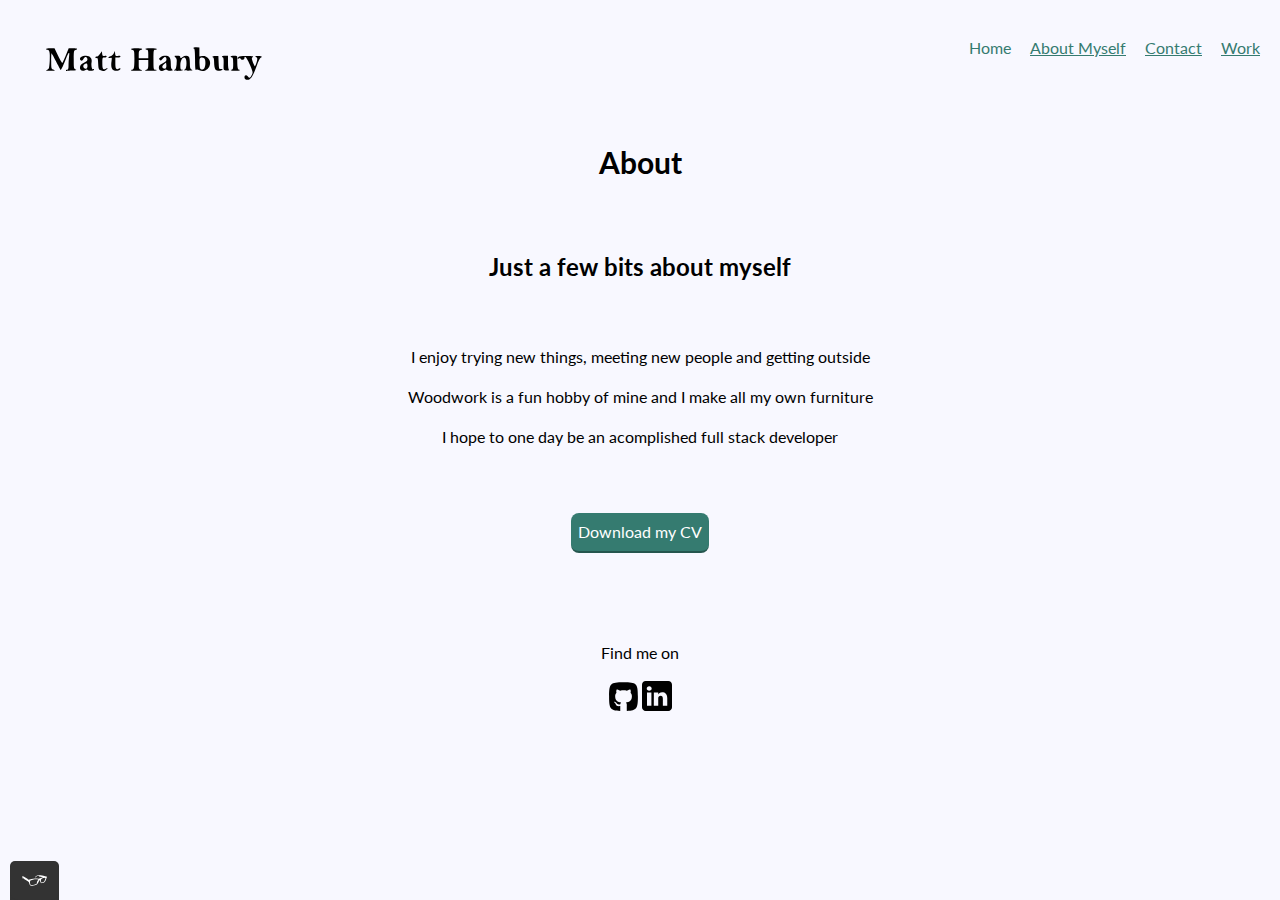
==== commit 0419b395: "Coding Error Fix on all pages" ====
--- a/about.html
+++ b/about.html
@@ -1,6 +1,5 @@
-<DOCTYPE html>
+<!DOCTYPE html>
 <html>
-  <body>
       <head>
         <meta charset="utf-8">
         <title>About Matt Hanbury</title>
@@ -10,7 +9,7 @@
         <link rel="stylesheet" href="css/style.production.css">
         <meta name="viewport" content="width=device-width, initial-scale=1.0">
       </head>
-
+<body>
       <header class="page-header">
           <img src="img/logomatt.svg" alt="my logo" class="page-header__image">
 
@@ -31,7 +30,7 @@
             </ul>
           </nav>
       </header>
-<div class="about-myself-main-body"><!Main Body>
+<div class="about-myself-main-body" ><!--Main Body-->
   <h1>About</h1>
 <br>
 <div>
@@ -43,7 +42,7 @@
 </div>
 <br>
 <br>
-<a href="files/matt hanbury cv 2021.pdf" class="button_cv" target="_blank"> Download my CV </a>
+<a href="files/matthanburycv2021.pdf" class="button_cv" target="_blank"> Download my CV </a>
 <br>
 <br>
 <br>
@@ -52,8 +51,8 @@
   <footer class="page__footer">
     <div class="social__links">
         <p>Find me on</p>
-        <a href="https://github.com/Boerie202/myportfolio.git" target="_blank"</a> <img src="img/github_icon.svg" alt="Github">
-        <a href=" https://www.linkedin.com/in/matt-hanbury1" target="_blank"</a> <img src="img/linkedin_icon.svg" alt="LinkedIn">
+        <a href="https://github.com/Boerie202/myportfolio.git" target="_blank"></a> <img src="img/github_icon.svg" alt="Github">
+        <a href=" https://www.linkedin.com/in/matt-hanbury1" target="_blank"></a> <img src="img/linkedin_icon.svg" alt="LinkedIn">
     </div>
   </footer>
   <script src="js/tota11y.min.js"> </script>
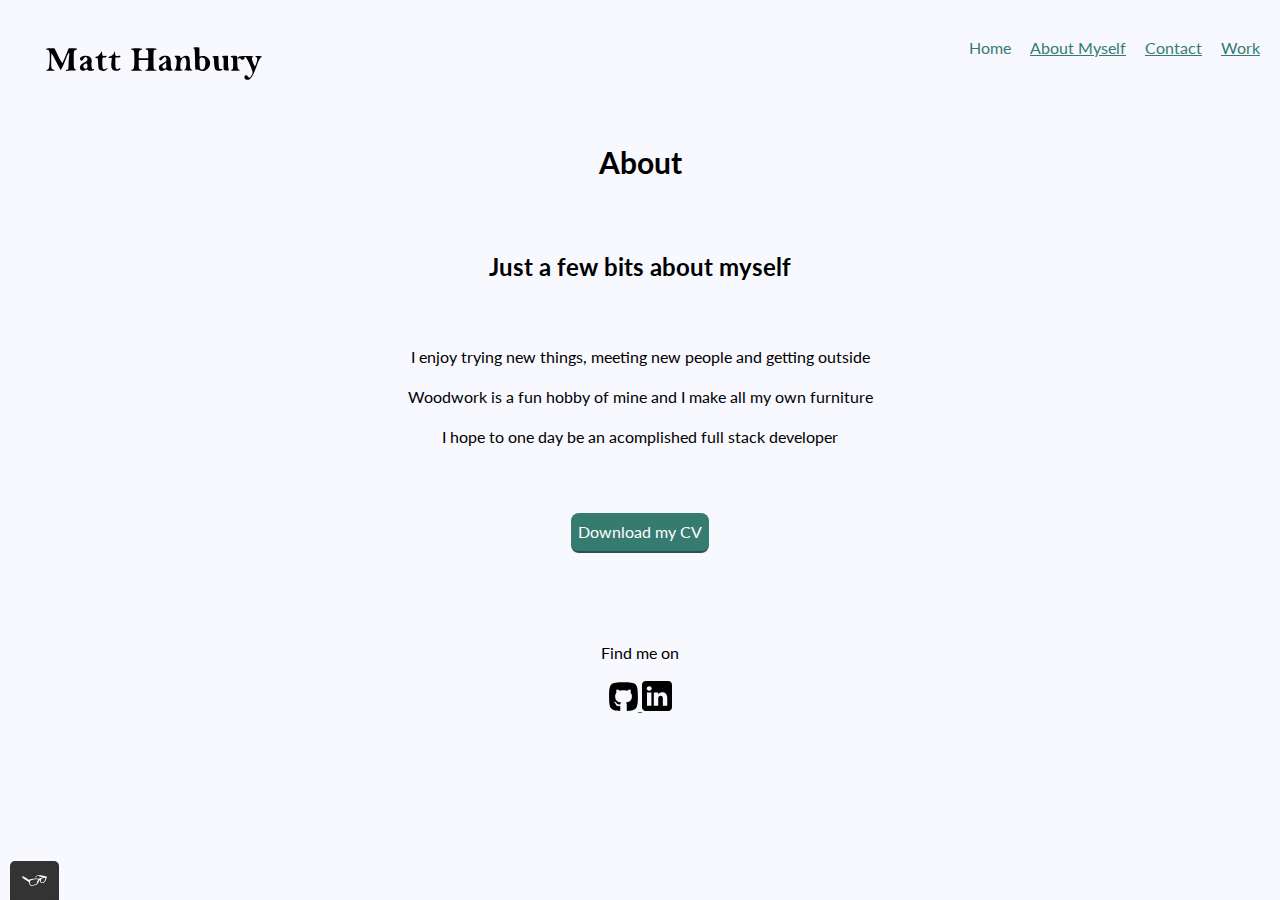
==== commit bffbe41b: "Code fix on Footer Icon Links" ====
--- a/about.html
+++ b/about.html
@@ -3,7 +3,7 @@
       <head>
         <meta charset="utf-8">
         <title>About Matt Hanbury</title>
-        <link rel="shortcut icon" type="image.png" href="img/favicon-196x196.png">
+        <link rel="shortcut icon" href="img/favicon.ico">
         <link href="https://fonts.googleapis.com/css2?family=Lato:wght@400;700&display=swap" rel="stylesheet">
         <link rel="stylesheet" href="css/normalize.css">
         <link rel="stylesheet" href="css/style.production.css">
@@ -51,8 +51,8 @@
   <footer class="page__footer">
     <div class="social__links">
         <p>Find me on</p>
-        <a href="https://github.com/Boerie202/myportfolio.git" target="_blank"></a> <img src="img/github_icon.svg" alt="Github">
-        <a href=" https://www.linkedin.com/in/matt-hanbury1" target="_blank"></a> <img src="img/linkedin_icon.svg" alt="LinkedIn">
+        <a href="https://github.com/Boerie202/myportfolio.git" target="_blank"> <img src="img/github_icon.svg" alt="Github"> </a>
+        <a href=" https://www.linkedin.com/in/matt-hanbury1" target="_blank" > <img src="img/linkedin_icon.svg" alt="LinkedIn"> </a>
     </div>
   </footer>
   <script src="js/tota11y.min.js"> </script>
